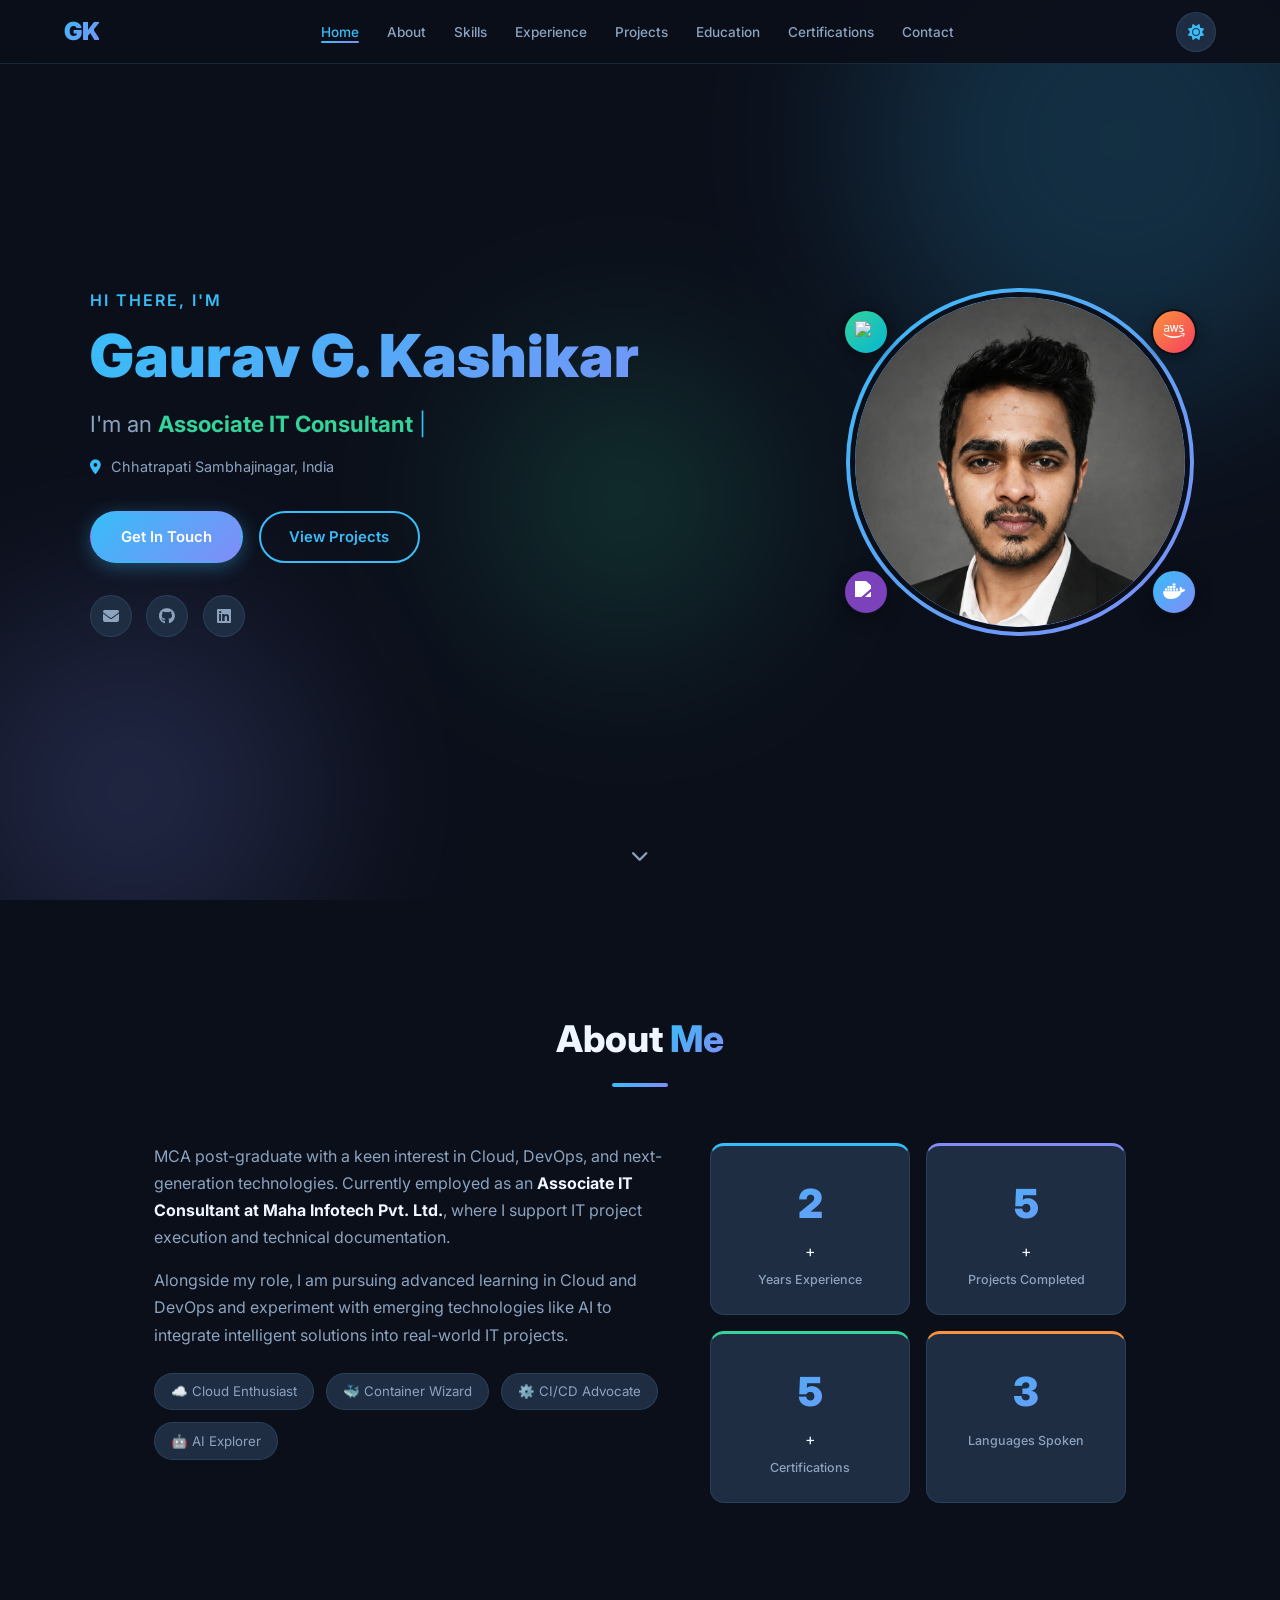
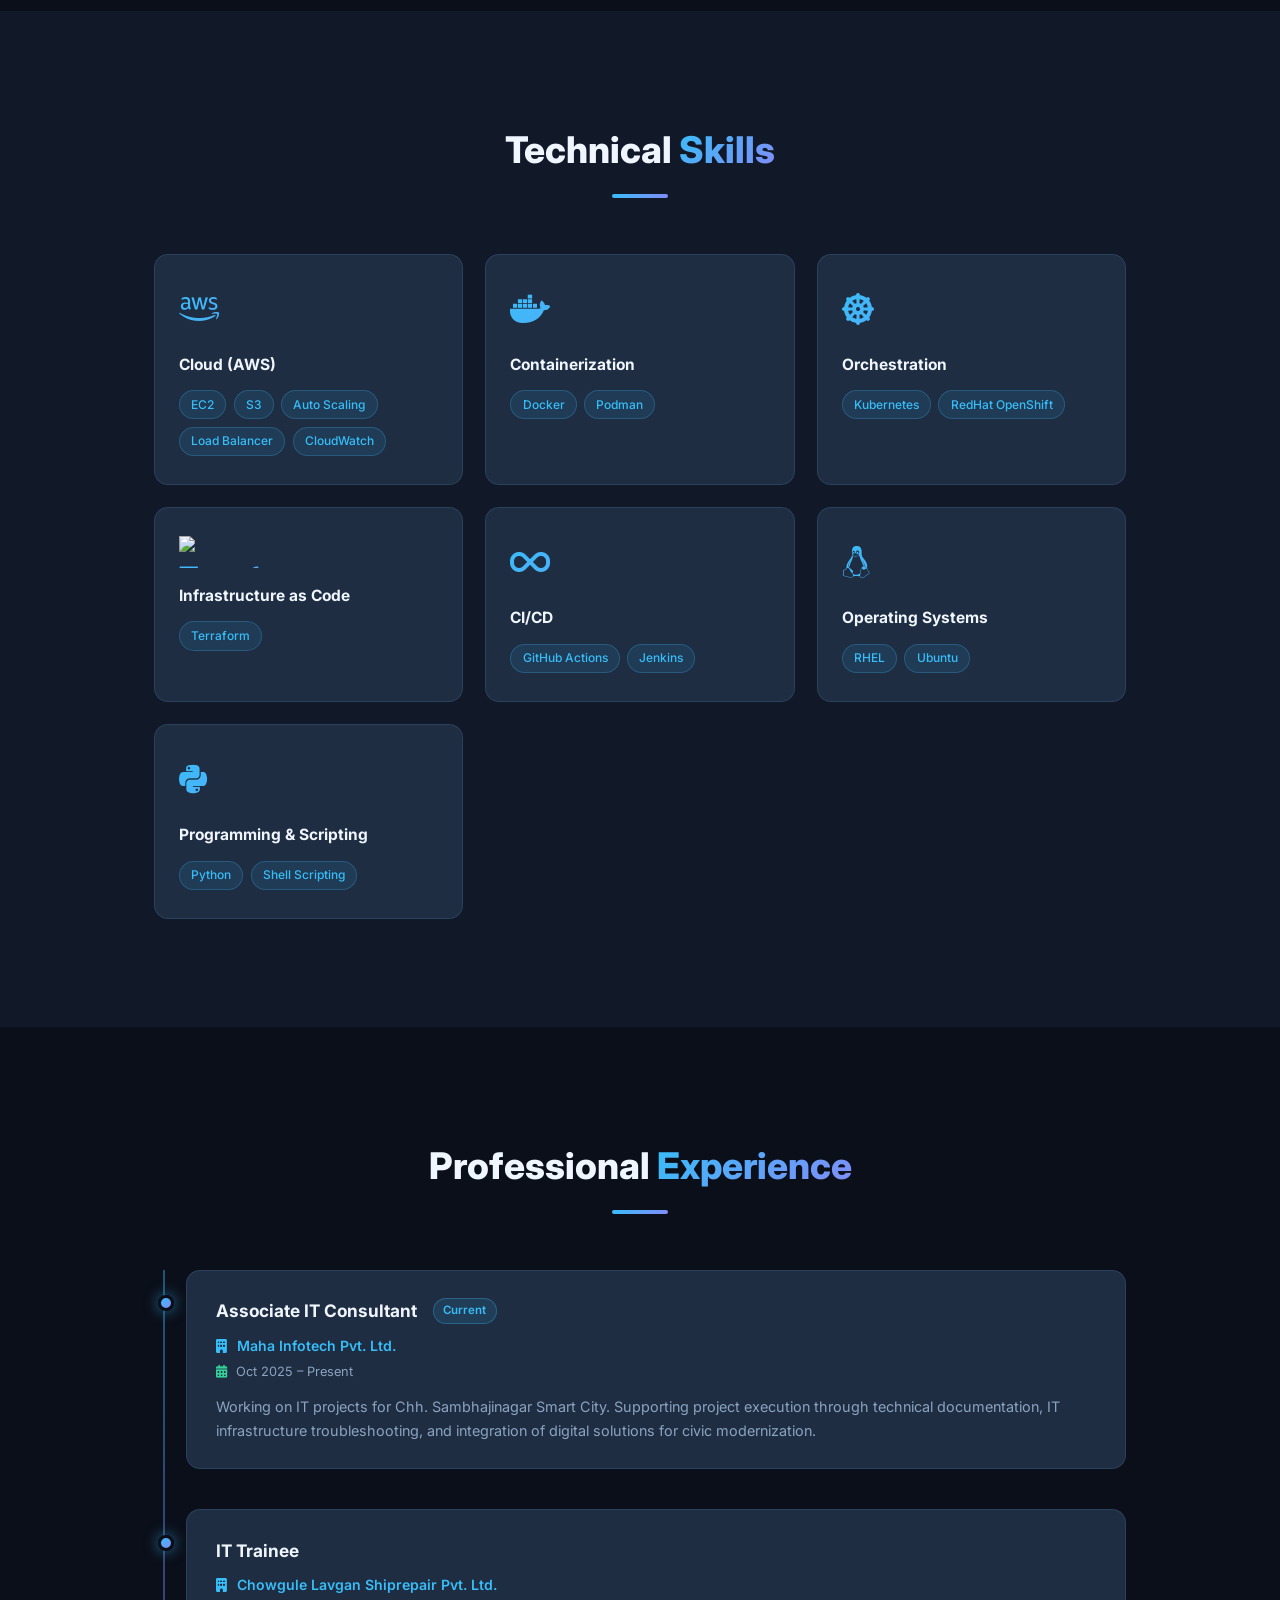
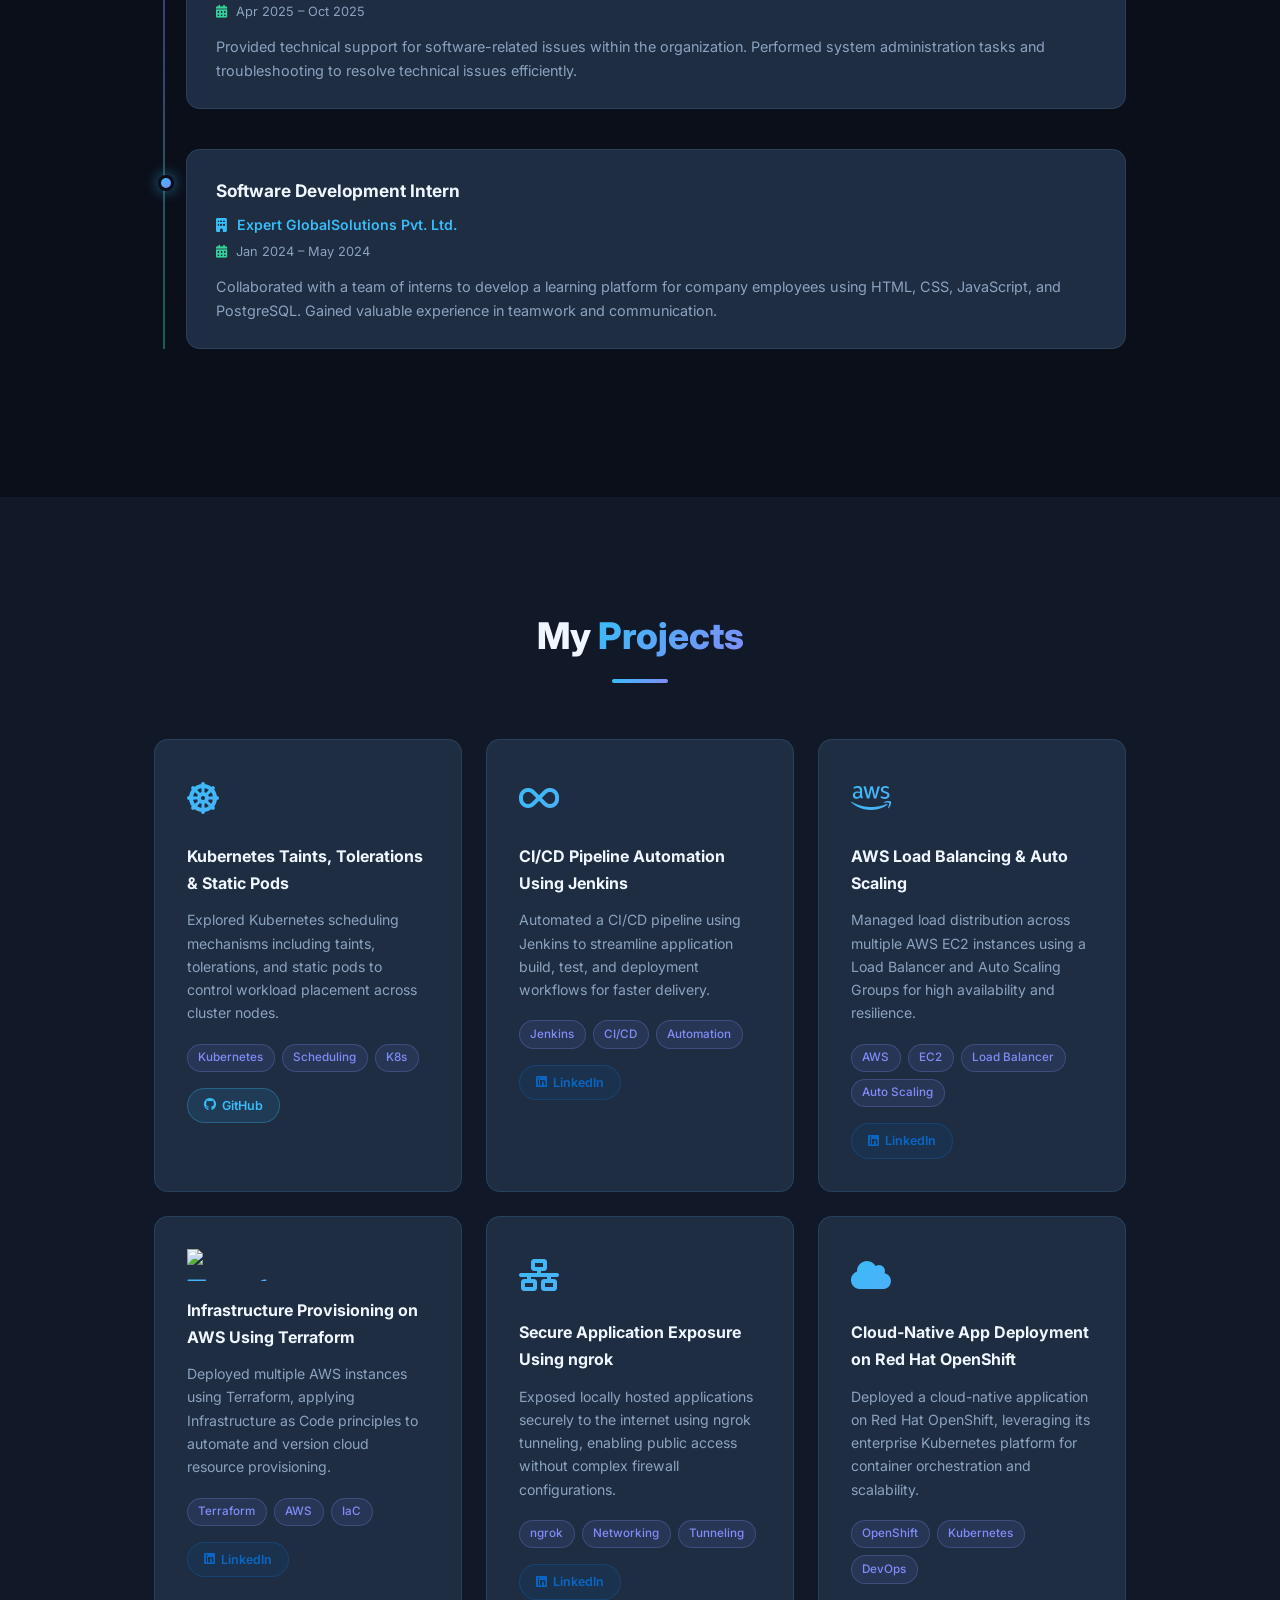
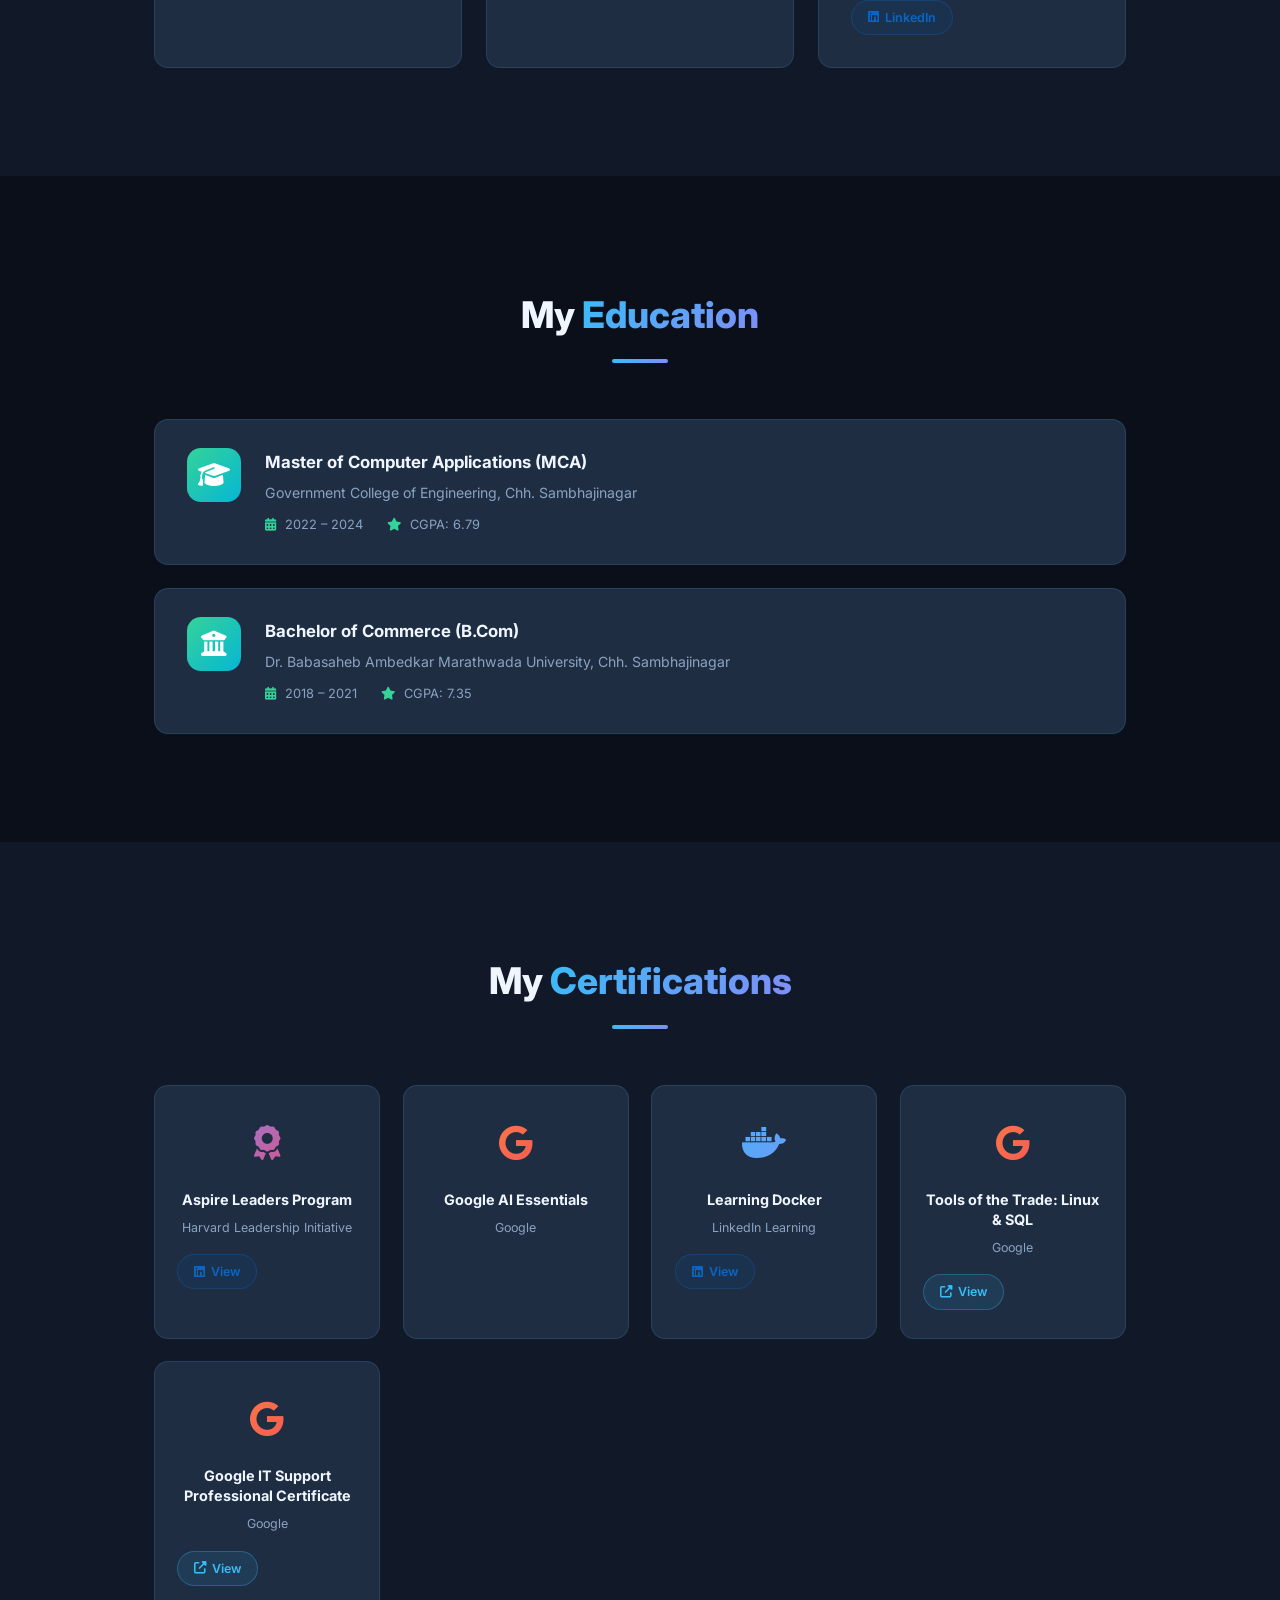
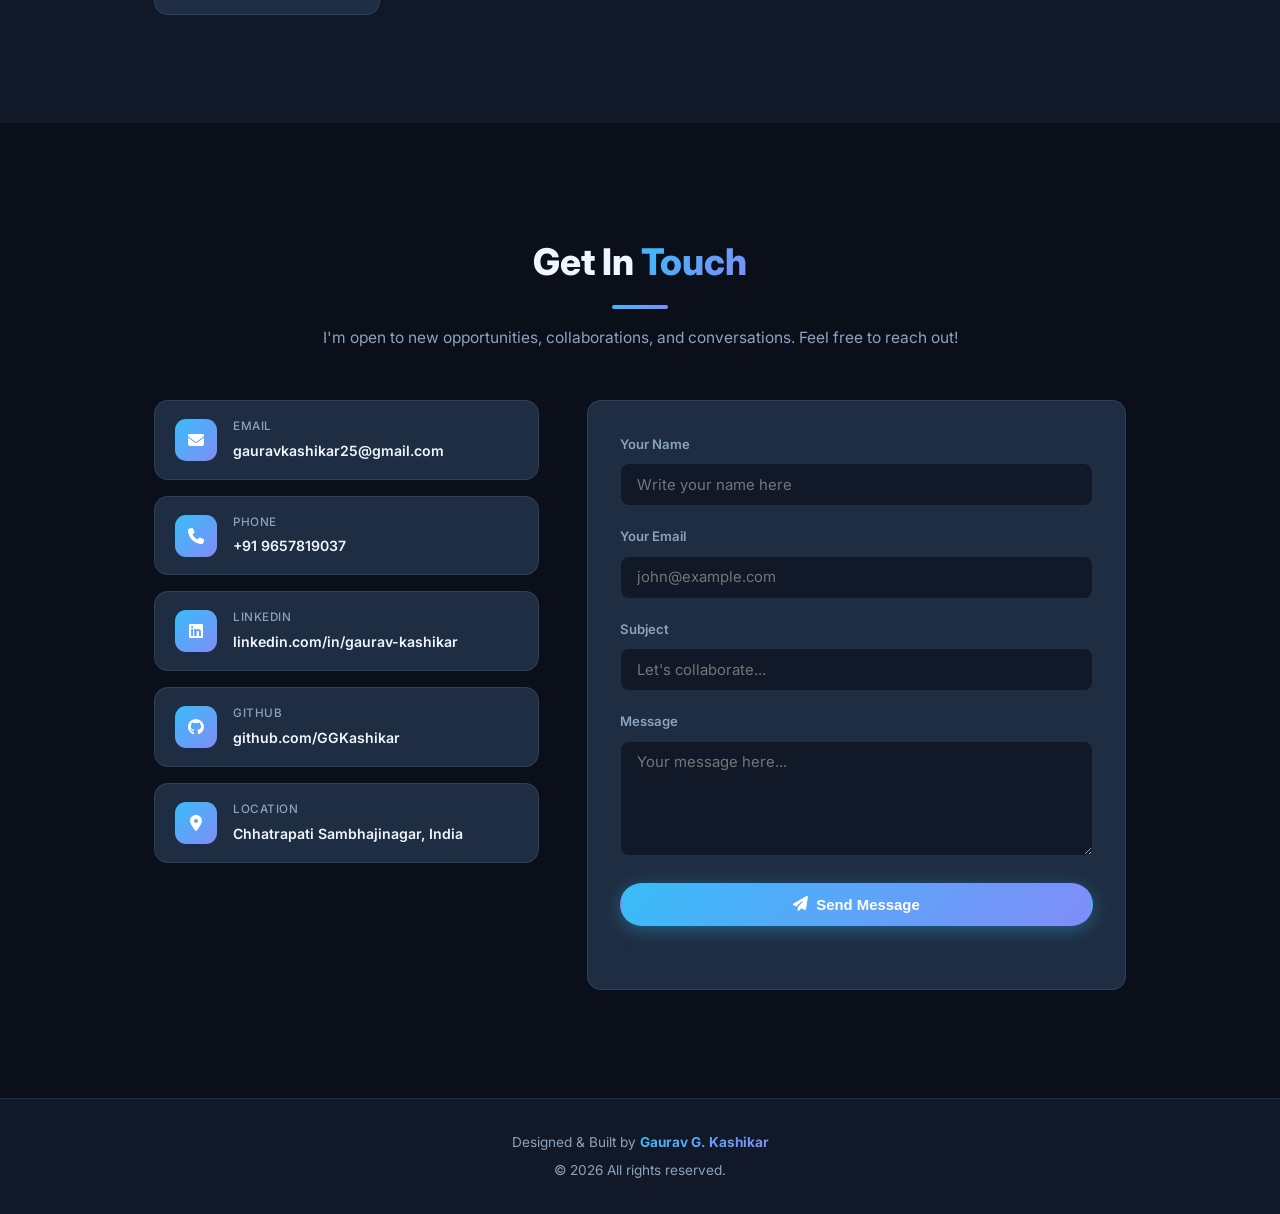
==== index.html @ 28cb2454 "Add files via upload" ====
<!DOCTYPE html>
<html lang="en" data-theme="dark">
<head>
  <meta charset="UTF-8" />
  <meta name="viewport" content="width=device-width, initial-scale=1.0" />
  <title>Gaurav G. Kashikar | Associate IT Consultant</title>
  <link rel="stylesheet" href="style.css" />
  <link href="https://fonts.googleapis.com/css2?family=Inter:wght@300;400;500;600;700;800;900&display=swap" rel="stylesheet" />
  <link rel="stylesheet" href="https://cdnjs.cloudflare.com/ajax/libs/font-awesome/6.5.0/css/all.min.css" />
  <!-- EmailJS for contact form delivery -->
  <script src="https://cdn.jsdelivr.net/npm/@emailjs/browser@4/dist/email.min.js"></script>
  <script>emailjs.init('ke11rJ8c0PkKLfGh7');</script>
</head>
<body>

  <!-- ── NAVBAR ── -->
  <nav class="navbar" id="navbar">
    <div class="nav-logo">GK</div>
    <ul class="nav-links">
      <li><a href="#home">Home</a></li>
      <li><a href="#about">About</a></li>
      <li><a href="#skills">Skills</a></li>
      <li><a href="#experience">Experience</a></li>
      <li><a href="#projects">Projects</a></li>
      <li><a href="#education">Education</a></li>
      <li><a href="#certifications">Certifications</a></li>
      <li><a href="#contact">Contact</a></li>
    </ul>
    <div class="nav-right">
      <button class="theme-toggle" id="theme-toggle" aria-label="Toggle theme" title="Toggle light/dark mode">
        <i class="fas fa-moon" id="theme-icon"></i>
      </button>
      <button class="hamburger" id="hamburger" aria-label="Toggle menu">
        <span></span><span></span><span></span>
      </button>
    </div>
  </nav>

  <!-- ── HERO ── -->
  <section class="hero" id="home">
    <div class="hero-bg">
      <div class="blob blob-1"></div>
      <div class="blob blob-2"></div>
      <div class="blob blob-3"></div>
    </div>
    <div class="hero-content">
      <div class="hero-text">
        <p class="hero-greeting">Hi there, I'm</p>
        <h1 class="hero-name">Gaurav G. Kashikar</h1>
        <div class="hero-role">
          <span class="role-prefix">I'm an </span>
          <span class="role-typed" id="typed-role"></span>
          <span class="cursor">|</span>
        </div>
        <p class="hero-location"><i class="fas fa-map-marker-alt"></i> Chhatrapati Sambhajinagar, India</p>
        <div class="hero-cta">
          <a href="#contact" class="btn btn-primary">Get In Touch</a>
          <a href="#projects" class="btn btn-outline">View Projects</a>
        </div>
        <div class="hero-socials">
          <a href="mailto:gauravkashikar25@gmail.com" aria-label="Email"><i class="fas fa-envelope"></i></a>
          <a href="https://github.com/GGKashikar" target="_blank" rel="noopener" aria-label="GitHub"><i class="fab fa-github"></i></a>
          <a href="https://www.linkedin.com/in/gaurav-kashikar/" target="_blank" rel="noopener" aria-label="LinkedIn"><i class="fab fa-linkedin"></i></a>
        </div>
      </div>
      <div class="hero-photo-wrap">
        <div class="hero-photo-ring">
          <div class="hero-avatar" id="hero-avatar">
            <!-- Shows photo if profile.jpg exists, otherwise shows initials -->
            <img src="my-pic.png" alt="Gaurav G. Kashikar" class="hero-photo" id="hero-photo"
              onerror="this.style.display='none';document.getElementById('avatar-initials').style.display='flex';" />
            <div class="avatar-initials" id="avatar-initials" style="display:none;">GK</div>
          </div>
          <div class="avatar-badge badge-1"><i class="fab fa-aws"></i></div>
          <div class="avatar-badge badge-2"><i class="fab fa-docker"></i></div>
          <div class="avatar-badge badge-3">
            <img src="https://www.vectorlogo.zone/logos/terraformio/terraformio-icon.svg" alt="Terraform" style="width:1.4rem;height:1.4rem;filter:brightness(0) invert(1);" />
          </div>
          <div class="avatar-badge badge-4">
            <img src="https://www.vectorlogo.zone/logos/kubernetes/kubernetes-icon.svg" alt="Kubernetes" style="width:1.4rem;height:1.4rem;" />
          </div>
        </div>
      </div>
    </div>
    <a href="#about" class="scroll-down" aria-label="Scroll down">
      <i class="fas fa-chevron-down"></i>
    </a>
  </section>

  <!-- ── ABOUT ── -->
  <section class="section" id="about">
    <div class="container">
      <h2 class="section-title">About <span>Me</span></h2>
      <div class="about-grid">
        <div class="about-text">
          <p>
            MCA post-graduate with a keen interest in Cloud, DevOps, and next-generation technologies.
            Currently employed as an <strong>Associate IT Consultant at Maha Infotech Pvt. Ltd.</strong>,
            where I support IT project execution and technical documentation.
          </p>
          <p>
            Alongside my role, I am pursuing advanced learning in Cloud and DevOps and experiment
            with emerging technologies like AI to integrate intelligent solutions into real-world IT projects.
          </p>
          <div class="about-tags">
            <span>☁️ Cloud Enthusiast</span>
            <span>🐳 Container Wizard</span>
            <span>⚙️ CI/CD Advocate</span>
            <span>🤖 AI Explorer</span>
          </div>
        </div>
        <div class="about-stats">
          <div class="stat-card">
            <span class="stat-num" data-target="2">0</span>+
            <span class="stat-label">Years Experience</span>
          </div>
          <div class="stat-card">
            <span class="stat-num" data-target="5">0</span>+
            <span class="stat-label">Projects Completed</span>
          </div>
          <div class="stat-card">
            <span class="stat-num" data-target="5">0</span>+
            <span class="stat-label">Certifications</span>
          </div>
          <div class="stat-card">
            <span class="stat-num" data-target="3">0</span>
            <span class="stat-label">Languages Spoken</span>
          </div>
        </div>
      </div>
    </div>
  </section>

  <!-- ── SKILLS ── -->
  <section class="section section-alt" id="skills">
    <div class="container">
      <h2 class="section-title">Technical <span>Skills</span></h2>
      <div class="skills-grid">

        <div class="skill-card" data-aos>
          <div class="skill-icon"><i class="fab fa-aws"></i></div>
          <h3>Cloud (AWS)</h3>
          <div class="skill-tags">
            <span>EC2</span><span>S3</span><span>Auto Scaling</span>
            <span>Load Balancer</span><span>CloudWatch</span>
          </div>
        </div>

        <div class="skill-card" data-aos>
          <div class="skill-icon"><i class="fab fa-docker"></i></div>
          <h3>Containerization</h3>
          <div class="skill-tags">
            <span>Docker</span><span>Podman</span>
          </div>
        </div>

        <div class="skill-card" data-aos>
          <div class="skill-icon"><i class="fas fa-dharmachakra"></i></div>
          <h3>Orchestration</h3>
          <div class="skill-tags">
            <span>Kubernetes</span><span>RedHat OpenShift</span>
          </div>
        </div>

        <div class="skill-card" data-aos>
          <div class="skill-icon">
            <img src="https://www.vectorlogo.zone/logos/terraformio/terraformio-icon.svg" alt="Terraform" style="width:2rem;height:2rem;" />
          </div>
          <h3>Infrastructure as Code</h3>
          <div class="skill-tags">
            <span>Terraform</span>
          </div>
        </div>

        <div class="skill-card" data-aos>
          <div class="skill-icon"><i class="fas fa-infinity"></i></div>
          <h3>CI/CD</h3>
          <div class="skill-tags">
            <span>GitHub Actions</span><span>Jenkins</span>
          </div>
        </div>

        <div class="skill-card" data-aos>
          <div class="skill-icon"><i class="fab fa-linux"></i></div>
          <h3>Operating Systems</h3>
          <div class="skill-tags">
            <span>RHEL</span><span>Ubuntu</span>
          </div>
        </div>

        <div class="skill-card" data-aos>
          <div class="skill-icon"><i class="fab fa-python"></i></div>
          <h3>Programming &amp; Scripting</h3>
          <div class="skill-tags">
            <span>Python</span><span>Shell Scripting</span>
          </div>
        </div>

      </div>
    </div>
  </section>

  <!-- ── EXPERIENCE ── -->
  <section class="section" id="experience">
    <div class="container">
      <h2 class="section-title">Professional <span>Experience</span></h2>
      <div class="timeline">

        <div class="timeline-item">
          <div class="timeline-dot"></div>
          <div class="timeline-card">
            <div class="timeline-header">
              <h3>Associate IT Consultant</h3>
              <span class="timeline-badge current">Current</span>
            </div>
            <p class="timeline-company"><i class="fas fa-building"></i> Maha Infotech Pvt. Ltd.</p>
            <p class="timeline-date"><i class="fas fa-calendar-alt"></i> Oct 2025 – Present</p>
            <p class="timeline-desc">
              Working on IT projects for Chh. Sambhajinagar Smart City. Supporting project execution through
              technical documentation, IT infrastructure troubleshooting, and integration of digital solutions
              for civic modernization.
            </p>
          </div>
        </div>

        <div class="timeline-item">
          <div class="timeline-dot"></div>
          <div class="timeline-card">
            <div class="timeline-header">
              <h3>IT Trainee</h3>
            </div>
            <p class="timeline-company"><i class="fas fa-building"></i> Chowgule Lavgan Shiprepair Pvt. Ltd.</p>
            <p class="timeline-date"><i class="fas fa-calendar-alt"></i> Apr 2025 – Oct 2025</p>
            <p class="timeline-desc">
              Provided technical support for software-related issues within the organization. Performed system
              administration tasks and troubleshooting to resolve technical issues efficiently.
            </p>
          </div>
        </div>

        <div class="timeline-item">
          <div class="timeline-dot"></div>
          <div class="timeline-card">
            <div class="timeline-header">
              <h3>Software Development Intern</h3>
            </div>
            <p class="timeline-company"><i class="fas fa-building"></i> Expert GlobalSolutions Pvt. Ltd.</p>
            <p class="timeline-date"><i class="fas fa-calendar-alt"></i> Jan 2024 – May 2024</p>
            <p class="timeline-desc">
              Collaborated with a team of interns to develop a learning platform for company employees using
              HTML, CSS, JavaScript, and PostgreSQL. Gained valuable experience in teamwork and communication.
            </p>
          </div>
        </div>

      </div>
    </div>
  </section>

  <!-- ── PROJECTS ── -->
  <section class="section section-alt" id="projects">
    <div class="container">
      <h2 class="section-title">My <span>Projects</span></h2>
      <div class="projects-grid">

        <div class="project-card">
          <div class="project-icon"><i class="fas fa-dharmachakra"></i></div>
          <h3>Kubernetes Taints, Tolerations &amp; Static Pods</h3>
          <p>Explored Kubernetes scheduling mechanisms including taints, tolerations, and static pods to control workload placement across cluster nodes.</p>
          <div class="project-tags"><span>Kubernetes</span><span>Scheduling</span><span>K8s</span></div>
          <div class="project-links">
            <a href="https://github.com/GGKashikar/k8s-taints-tolerations-staticpods" target="_blank" rel="noopener" class="proj-btn"><i class="fab fa-github"></i> GitHub</a>
          </div>
        </div>

        <div class="project-card">
          <div class="project-icon"><i class="fas fa-infinity"></i></div>
          <h3>CI/CD Pipeline Automation Using Jenkins</h3>
          <p>Automated a CI/CD pipeline using Jenkins to streamline application build, test, and deployment workflows for faster delivery.</p>
          <div class="project-tags"><span>Jenkins</span><span>CI/CD</span><span>Automation</span></div>
          <div class="project-links">
            <a href="https://www.linkedin.com/posts/gaurav-kashikar_jenkins-installation-cicd-automation-on-activity-7460531819831074816-nsPk" target="_blank" rel="noopener" class="proj-btn proj-btn-li"><i class="fab fa-linkedin"></i> LinkedIn</a>
          </div>
        </div>

        <div class="project-card">
          <div class="project-icon"><i class="fab fa-aws"></i></div>
          <h3>AWS Load Balancing &amp; Auto Scaling</h3>
          <p>Managed load distribution across multiple AWS EC2 instances using a Load Balancer and Auto Scaling Groups for high availability and resilience.</p>
          <div class="project-tags"><span>AWS</span><span>EC2</span><span>Load Balancer</span><span>Auto Scaling</span></div>
          <div class="project-links">
            <a href="https://www.linkedin.com/posts/gaurav-kashikar_ankushkathar-aws-aws-activity-7335256798502739969-BIpR" target="_blank" rel="noopener" class="proj-btn proj-btn-li"><i class="fab fa-linkedin"></i> LinkedIn</a>
          </div>
        </div>

        <div class="project-card">
          <div class="project-icon">
            <img src="https://www.vectorlogo.zone/logos/terraformio/terraformio-icon.svg" alt="Terraform" style="width:2rem;height:2rem;" />
          </div>
          <h3>Infrastructure Provisioning on AWS Using Terraform</h3>
          <p>Deployed multiple AWS instances using Terraform, applying Infrastructure as Code principles to automate and version cloud resource provisioning.</p>
          <div class="project-tags"><span>Terraform</span><span>AWS</span><span>IaC</span></div>
          <div class="project-links">
            <a href="https://www.linkedin.com/posts/gaurav-kashikar_deploying-multiple-aws-instances-using-terraform-activity-7422703428268679168-qbqp" target="_blank" rel="noopener" class="proj-btn proj-btn-li"><i class="fab fa-linkedin"></i> LinkedIn</a>
          </div>
        </div>

        <div class="project-card">
          <div class="project-icon"><i class="fas fa-network-wired"></i></div>
          <h3>Secure Application Exposure Using ngrok</h3>
          <p>Exposed locally hosted applications securely to the internet using ngrok tunneling, enabling public access without complex firewall configurations.</p>
          <div class="project-tags"><span>ngrok</span><span>Networking</span><span>Tunneling</span></div>
          <div class="project-links">
            <a href="https://www.linkedin.com/posts/gaurav-kashikar_mastering-ngrok-activity-7451247696012689408-SUEB" target="_blank" rel="noopener" class="proj-btn proj-btn-li"><i class="fab fa-linkedin"></i> LinkedIn</a>
          </div>
        </div>

        <div class="project-card">
          <div class="project-icon"><i class="fas fa-cloud"></i></div>
          <h3>Cloud-Native App Deployment on Red Hat OpenShift</h3>
          <p>Deployed a cloud-native application on Red Hat OpenShift, leveraging its enterprise Kubernetes platform for container orchestration and scalability.</p>
          <div class="project-tags"><span>OpenShift</span><span>Kubernetes</span><span>DevOps</span></div>
          <div class="project-links">
            <a href="https://www.linkedin.com/posts/gaurav-kashikar_openshift-kubernetes-devops-activity-7475102444197326848-PzB_" target="_blank" rel="noopener" class="proj-btn proj-btn-li"><i class="fab fa-linkedin"></i> LinkedIn</a>
          </div>
        </div>

      </div>
    </div>
  </section>

  <!-- ── EDUCATION ── -->
  <section class="section" id="education">
    <div class="container">
      <h2 class="section-title">My <span>Education</span></h2>
      <div class="edu-grid">

        <div class="edu-card">
          <div class="edu-icon"><i class="fas fa-graduation-cap"></i></div>
          <div class="edu-info">
            <h3>Master of Computer Applications (MCA)</h3>
            <p class="edu-institution">Government College of Engineering, Chh. Sambhajinagar</p>
            <p class="edu-meta">
              <span><i class="fas fa-calendar-alt"></i> 2022 – 2024</span>
              <span><i class="fas fa-star"></i> CGPA: 6.79</span>
            </p>
          </div>
        </div>

        <div class="edu-card">
          <div class="edu-icon"><i class="fas fa-university"></i></div>
          <div class="edu-info">
            <h3>Bachelor of Commerce (B.Com)</h3>
            <p class="edu-institution">Dr. Babasaheb Ambedkar Marathwada University, Chh. Sambhajinagar</p>
            <p class="edu-meta">
              <span><i class="fas fa-calendar-alt"></i> 2018 – 2021</span>
              <span><i class="fas fa-star"></i> CGPA: 7.35</span>
            </p>
          </div>
        </div>

      </div>
    </div>
  </section>

  <!-- ── CERTIFICATIONS ── -->
  <section class="section section-alt" id="certifications">
    <div class="container">
      <h2 class="section-title">My <span>Certifications</span></h2>
      <div class="cert-grid">

        <div class="cert-card">
          <div class="cert-logo cert-aspire"><i class="fas fa-award"></i></div>
          <h3>Aspire Leaders Program</h3>
          <p>Harvard Leadership Initiative</p>
          <div class="project-links">
            <a href="https://www.linkedin.com/in/gaurav-kashikar/overlay/Certifications/950123450/treasury/?profileId=ACoAADIzX-IBpTRbkoaCwGD-4jUbIWK0fmItTX0" target="_blank" rel="noopener" class="proj-btn proj-btn-li"><i class="fab fa-linkedin"></i> View</a>
          </div>
        </div>

        <div class="cert-card">
          <div class="cert-logo cert-google"><i class="fab fa-google"></i></div>
          <h3>Google AI Essentials</h3>
          <p>Google</p>
        </div>

        <div class="cert-card">
          <div class="cert-logo cert-docker"><i class="fab fa-docker"></i></div>
          <h3>Learning Docker</h3>
          <p>LinkedIn Learning</p>
          <div class="project-links">
            <a href="https://www.linkedin.com/learning/certificates/bd67be39a724886afdc16570884966f11bb46a0c8230ad590553de73db943d7e" target="_blank" rel="noopener" class="proj-btn proj-btn-li"><i class="fab fa-linkedin"></i> View</a>
          </div>
        </div>

        <div class="cert-card">
          <div class="cert-logo cert-google"><i class="fab fa-google"></i></div>
          <h3>Tools of the Trade: Linux &amp; SQL</h3>
          <p>Google</p>
          <div class="project-links">
            <a href="https://www.coursera.org/account/accomplishments/verify/EHK6T67JL9D2" target="_blank" rel="noopener" class="proj-btn"><i class="fas fa-external-link-alt"></i> View</a>
          </div>
        </div>

        <div class="cert-card">
          <div class="cert-logo cert-google"><i class="fab fa-google"></i></div>
          <h3>Google IT Support Professional Certificate</h3>
          <p>Google</p>
          <div class="project-links">
            <a href="https://www.coursera.org/account/accomplishments/specialization/62UC7XVMJHPK" target="_blank" rel="noopener" class="proj-btn"><i class="fas fa-external-link-alt"></i> View</a>
          </div>
        </div>

      </div>
    </div>
  </section>

  <!-- ── CONTACT ── -->
  <section class="section" id="contact">
    <div class="container">
      <h2 class="section-title">Get In <span>Touch</span></h2>
      <p class="contact-sub">I'm open to new opportunities, collaborations, and conversations. Feel free to reach out!</p>
      <div class="contact-grid">

        <div class="contact-info">
          <a href="mailto:gauravkashikar25@gmail.com" class="contact-item">
            <div class="contact-icon"><i class="fas fa-envelope"></i></div>
            <div>
              <p class="contact-label">Email</p>
              <p class="contact-value">gauravkashikar25@gmail.com</p>
            </div>
          </a>
          <a href="tel:+919657819037" class="contact-item">
            <div class="contact-icon"><i class="fas fa-phone"></i></div>
            <div>
              <p class="contact-label">Phone</p>
              <p class="contact-value">+91 9657819037</p>
            </div>
          </a>
          <a href="https://www.linkedin.com/in/gaurav-kashikar/" target="_blank" rel="noopener" class="contact-item">
            <div class="contact-icon"><i class="fab fa-linkedin"></i></div>
            <div>
              <p class="contact-label">LinkedIn</p>
              <p class="contact-value">linkedin.com/in/gaurav-kashikar</p>
            </div>
          </a>
          <a href="https://github.com/GGKashikar" target="_blank" rel="noopener" class="contact-item">
            <div class="contact-icon"><i class="fab fa-github"></i></div>
            <div>
              <p class="contact-label">GitHub</p>
              <p class="contact-value">github.com/GGKashikar</p>
            </div>
          </a>
          <div class="contact-item no-link">
            <div class="contact-icon"><i class="fas fa-map-marker-alt"></i></div>
            <div>
              <p class="contact-label">Location</p>
              <p class="contact-value">Chhatrapati Sambhajinagar, India</p>
            </div>
          </div>
        </div>

        <form class="contact-form" id="contact-form">
          <div class="form-group">
            <label for="name">Your Name</label>
            <input type="text" id="name" name="name" placeholder="Write your name here" required />
          </div>
          <div class="form-group">
            <label for="email">Your Email</label>
            <input type="email" id="email" name="email" placeholder="john@example.com" required />
          </div>
          <div class="form-group">
            <label for="subject">Subject</label>
            <input type="text" id="subject" name="subject" placeholder="Let's collaborate..." required />
          </div>
          <div class="form-group">
            <label for="message">Message</label>
            <textarea id="message" name="message" rows="5" placeholder="Your message here..." required></textarea>
          </div>
          <button type="submit" class="btn btn-primary btn-full">
            <i class="fas fa-paper-plane"></i> Send Message
          </button>
          <p class="form-note" id="form-status"></p>
        </form>

      </div>
    </div>
  </section>

  <!-- ── FOOTER ── -->
  <footer class="footer">
    <p>Designed & Built by <strong>Gaurav G. Kashikar</strong></p>
    <p>© <span id="year"></span> All rights reserved.</p>
  </footer>

  <button class="back-to-top" id="back-to-top" aria-label="Back to top">
    <i class="fas fa-arrow-up"></i>
  </button>

  <script src="script.js"></script>
</body>
</html>
---- style.css ----
�� 
 / *    % %  R E S E T    % %  * /  
 * ,   * : : b e f o r e ,   * : : a f t e r   {   b o x - s i z i n g :   b o r d e r - b o x ;   m a r g i n :   0 ;   p a d d i n g :   0 ;   }  
  
 / *    % %  D A R K   T H E M E   ( d e f a u l t )    % %  * /  
 : r o o t ,   [ d a t a - t h e m e = " d a r k " ]   {  
     - - b g :                 # 0 b 0 f 1 a ;  
     - - b g 2 :               # 1 1 1 8 2 7 ;  
     - - b g 3 :               # 1 a 2 2 3 5 ;  
     - - c a r d :             # 1 e 2 d 4 2 ;  
     - - b o r d e r :         r g b a ( 9 9 , 1 7 9 , 2 3 7 , 0 . 1 5 ) ;  
     - - t e x t :             # f 0 f 6 f f ;  
     - - m u t e d :           # 8 b a 3 b f ;  
     - - p 1 :                 # 3 8 b d f 8 ;  
     - - p 2 :                 # 8 1 8 c f 8 ;  
     - - p 3 :                 # 3 4 d 3 9 9 ;  
     - - p 4 :                 # f b 9 2 3 c ;  
     - - g 1 :   l i n e a r - g r a d i e n t ( 1 3 5 d e g , # 3 8 b d f 8 , # 8 1 8 c f 8 ) ;  
     - - g 2 :   l i n e a r - g r a d i e n t ( 1 3 5 d e g , # 3 4 d 3 9 9 , # 0 6 b 6 d 4 ) ;  
     - - g 3 :   l i n e a r - g r a d i e n t ( 1 3 5 d e g , # f b 9 2 3 c , # f 4 3 f 5 e ) ;  
     - - g 4 :   l i n e a r - g r a d i e n t ( 1 3 5 d e g , # 8 1 8 c f 8 , # f 4 3 f 5 e ) ;  
     - - n a v - b g :         r g b a ( 1 1 , 1 5 , 2 6 , 0 . 9 2 ) ;  
     - - s h a d o w :         0   8 p x   3 2 p x   r g b a ( 0 , 0 , 0 , 0 . 5 5 ) ;  
     - - r a d i u s :         1 4 p x ;  
     - - t r :                 0 . 2 8 s   c u b i c - b e z i e r ( . 4 , 0 , . 2 , 1 ) ;  
 }  
  
 / *    % %  L I G H T   T H E M E    % %  * /  
 [ d a t a - t h e m e = " l i g h t " ]   {  
     - - b g :                 # f 0 f 4 f f ;  
     - - b g 2 :               # e 4 e a f 8 ;  
     - - b g 3 :               # f f f f f f ;  
     - - c a r d :             # f f f f f f ;  
     - - b o r d e r :         r g b a ( 5 6 , 1 1 2 , 2 1 9 , 0 . 1 8 ) ;  
     - - t e x t :             # 0 f 1 7 2 a ;  
     - - m u t e d :           # 4 a 6 0 8 0 ;  
     - - p 1 :                 # 2 5 6 3 e b ;  
     - - p 2 :                 # 7 c 3 a e d ;  
     - - p 3 :                 # 0 5 9 6 6 9 ;  
     - - p 4 :                 # e a 5 8 0 c ;  
     - - g 1 :   l i n e a r - g r a d i e n t ( 1 3 5 d e g , # 2 5 6 3 e b , # 7 c 3 a e d ) ;  
     - - g 2 :   l i n e a r - g r a d i e n t ( 1 3 5 d e g , # 0 5 9 6 6 9 , # 0 8 9 1 b 2 ) ;  
     - - g 3 :   l i n e a r - g r a d i e n t ( 1 3 5 d e g , # e a 5 8 0 c , # e 1 1 d 4 8 ) ;  
     - - g 4 :   l i n e a r - g r a d i e n t ( 1 3 5 d e g , # 7 c 3 a e d , # e 1 1 d 4 8 ) ;  
     - - n a v - b g :         r g b a ( 2 4 0 , 2 4 4 , 2 5 5 , 0 . 9 5 ) ;  
     - - s h a d o w :         0   8 p x   3 2 p x   r g b a ( 3 7 , 9 9 , 2 3 5 , 0 . 1 2 ) ;  
     - - r a d i u s :         1 4 p x ;  
     - - t r :                 0 . 2 8 s   c u b i c - b e z i e r ( . 4 , 0 , . 2 , 1 ) ;  
 }  
  
 h t m l   {   s c r o l l - b e h a v i o r :   s m o o t h ;   }  
 b o d y   {   f o n t - f a m i l y :   I n t e r ,   s a n s - s e r i f ;   b a c k g r o u n d :   v a r ( - - b g ) ;   c o l o r :   v a r ( - - t e x t ) ;   l i n e - h e i g h t :   1 . 7 ;   o v e r f l o w - x :   h i d d e n ;   t r a n s i t i o n :   b a c k g r o u n d   v a r ( - - t r ) ,   c o l o r   v a r ( - - t r ) ;   }  
 a   {   t e x t - d e c o r a t i o n :   n o n e ;   c o l o r :   i n h e r i t ;   }  
 i m g   {   m a x - w i d t h :   1 0 0 % ;   d i s p l a y :   b l o c k ;   }  
 : : - w e b k i t - s c r o l l b a r   {   w i d t h :   5 p x ;   }  
 : : - w e b k i t - s c r o l l b a r - t r a c k   {   b a c k g r o u n d :   v a r ( - - b g ) ;   }  
 : : - w e b k i t - s c r o l l b a r - t h u m b   {   b a c k g r o u n d :   v a r ( - - g 1 ) ;   b o r d e r - r a d i u s :   3 p x ;   }  
  
 / *    % %  N A V B A R    % %  * /  
 . n a v b a r   {   p o s i t i o n :   f i x e d ;   t o p :   0 ;   l e f t :   0 ;   r i g h t :   0 ;   z - i n d e x :   1 0 0 0 ;   d i s p l a y :   f l e x ;   a l i g n - i t e m s :   c e n t e r ;   j u s t i f y - c o n t e n t :   s p a c e - b e t w e e n ;   p a d d i n g :   0   5 % ;   h e i g h t :   6 4 p x ;   b a c k g r o u n d :   v a r ( - - n a v - b g ) ;   b a c k d r o p - f i l t e r :   b l u r ( 1 8 p x ) ;   b o r d e r - b o t t o m :   1 p x   s o l i d   v a r ( - - b o r d e r ) ;   t r a n s i t i o n :   v a r ( - - t r ) ;   }  
 . n a v b a r . s c r o l l e d   {   b o x - s h a d o w :   v a r ( - - s h a d o w ) ;   }  
 . n a v - l o g o   {   f o n t - s i z e :   1 . 5 5 r e m ;   f o n t - w e i g h t :   9 0 0 ;   c u r s o r :   p o i n t e r ;   b a c k g r o u n d :   v a r ( - - g 1 ) ;   - w e b k i t - b a c k g r o u n d - c l i p :   t e x t ;   b a c k g r o u n d - c l i p :   t e x t ;   - w e b k i t - t e x t - f i l l - c o l o r :   t r a n s p a r e n t ;   l e t t e r - s p a c i n g :   - 1 p x ;   }  
 . n a v - l i n k s   {   d i s p l a y :   f l e x ;   l i s t - s t y l e :   n o n e ;   g a p :   1 . 7 5 r e m ;   }  
 . n a v - l i n k s   a   {   f o n t - s i z e :   0 . 8 5 r e m ;   f o n t - w e i g h t :   5 0 0 ;   c o l o r :   v a r ( - - m u t e d ) ;   t r a n s i t i o n :   c o l o r   v a r ( - - t r ) ;   p o s i t i o n :   r e l a t i v e ;   p a d d i n g - b o t t o m :   3 p x ;   }  
 . n a v - l i n k s   a : : a f t e r   {   c o n t e n t :   ' ' ;   p o s i t i o n :   a b s o l u t e ;   b o t t o m :   0 ;   l e f t :   0 ;   w i d t h :   0 ;   h e i g h t :   2 p x ;   b a c k g r o u n d :   v a r ( - - g 1 ) ;   b o r d e r - r a d i u s :   2 p x ;   t r a n s i t i o n :   w i d t h   v a r ( - - t r ) ;   }  
 . n a v - l i n k s   a : h o v e r ,   . n a v - l i n k s   a . a c t i v e   {   c o l o r :   v a r ( - - p 1 ) ;   }  
 . n a v - l i n k s   a : h o v e r : : a f t e r ,   . n a v - l i n k s   a . a c t i v e : : a f t e r   {   w i d t h :   1 0 0 % ;   }  
  
 / *   n a v   r i g h t :   t h e m e   t o g g l e   +   h a m b u r g e r   * /  
 . n a v - r i g h t   {   d i s p l a y :   f l e x ;   a l i g n - i t e m s :   c e n t e r ;   g a p :   0 . 7 5 r e m ;   }  
 . t h e m e - t o g g l e   {   w i d t h :   4 0 p x ;   h e i g h t :   4 0 p x ;   b o r d e r - r a d i u s :   5 0 % ;   b o r d e r :   1 . 5 p x   s o l i d   v a r ( - - b o r d e r ) ;   b a c k g r o u n d :   v a r ( - - c a r d ) ;   c o l o r :   v a r ( - - p 1 ) ;   c u r s o r :   p o i n t e r ;   d i s p l a y :   f l e x ;   a l i g n - i t e m s :   c e n t e r ;   j u s t i f y - c o n t e n t :   c e n t e r ;   f o n t - s i z e :   1 r e m ;   t r a n s i t i o n :   v a r ( - - t r ) ;   }  
 . t h e m e - t o g g l e : h o v e r   {   b a c k g r o u n d :   v a r ( - - g 1 ) ;   c o l o r :   # f f f ;   b o r d e r - c o l o r :   t r a n s p a r e n t ;   t r a n s f o r m :   r o t a t e ( 2 0 d e g )   s c a l e ( 1 . 1 ) ;   }  
 . h a m b u r g e r   {   d i s p l a y :   n o n e ;   f l e x - d i r e c t i o n :   c o l u m n ;   g a p :   5 p x ;   b a c k g r o u n d :   n o n e ;   b o r d e r :   n o n e ;   c u r s o r :   p o i n t e r ;   p a d d i n g :   4 p x ;   }  
 . h a m b u r g e r   s p a n   {   d i s p l a y :   b l o c k ;   w i d t h :   2 3 p x ;   h e i g h t :   2 p x ;   b a c k g r o u n d :   v a r ( - - t e x t ) ;   b o r d e r - r a d i u s :   2 p x ;   t r a n s i t i o n :   v a r ( - - t r ) ;   }  
 . h a m b u r g e r . o p e n   s p a n : n t h - c h i l d ( 1 )   {   t r a n s f o r m :   t r a n s l a t e Y ( 7 p x )   r o t a t e ( 4 5 d e g ) ;   }  
 . h a m b u r g e r . o p e n   s p a n : n t h - c h i l d ( 2 )   {   o p a c i t y :   0 ;   }  
 . h a m b u r g e r . o p e n   s p a n : n t h - c h i l d ( 3 )   {   t r a n s f o r m :   t r a n s l a t e Y ( - 7 p x )   r o t a t e ( - 4 5 d e g ) ;   }  
  
 / *    % %  B U T T O N S    % %  * /  
 . b t n   {   d i s p l a y :   i n l i n e - f l e x ;   a l i g n - i t e m s :   c e n t e r ;   g a p :   8 p x ;   p a d d i n g :   0 . 7 2 r e m   1 . 8 r e m ;   b o r d e r - r a d i u s :   5 0 p x ;   f o n t - s i z e :   0 . 9 3 r e m ;   f o n t - w e i g h t :   6 0 0 ;   c u r s o r :   p o i n t e r ;   t r a n s i t i o n :   v a r ( - - t r ) ;   b o r d e r :   2 p x   s o l i d   t r a n s p a r e n t ;   }  
 . b t n - p r i m a r y   {   b a c k g r o u n d :   v a r ( - - g 1 ) ;   c o l o r :   # f f f ;   b o x - s h a d o w :   0   4 p x   1 8 p x   r g b a ( 5 6 , 1 8 9 , 2 4 8 , 0 . 3 5 ) ;   }  
 . b t n - p r i m a r y : h o v e r   {   t r a n s f o r m :   t r a n s l a t e Y ( - 3 p x ) ;   b o x - s h a d o w :   0   8 p x   2 8 p x   r g b a ( 5 6 , 1 8 9 , 2 4 8 , 0 . 5 ) ;   }  
 . b t n - o u t l i n e   {   b o r d e r - c o l o r :   v a r ( - - p 1 ) ;   c o l o r :   v a r ( - - p 1 ) ;   b a c k g r o u n d :   t r a n s p a r e n t ;   }  
 . b t n - o u t l i n e : h o v e r   {   b a c k g r o u n d :   v a r ( - - g 1 ) ;   c o l o r :   # f f f ;   b o r d e r - c o l o r :   t r a n s p a r e n t ;   t r a n s f o r m :   t r a n s l a t e Y ( - 3 p x ) ;   }  
 . b t n - f u l l   {   w i d t h :   1 0 0 % ;   j u s t i f y - c o n t e n t :   c e n t e r ;   }  
  
 / *    % %  S E C T I O N S    % %  * /  
 . s e c t i o n   {   p a d d i n g :   1 0 8 p x   0 ;   }  
 . s e c t i o n - a l t   {   b a c k g r o u n d :   v a r ( - - b g 2 ) ;   }  
 . c o n t a i n e r   {   m a x - w i d t h :   1 1 0 0 p x ;   m a r g i n :   0   a u t o ;   p a d d i n g :   0   5 % ;   }  
 . s e c t i o n - t i t l e   {   f o n t - s i z e :   c l a m p ( 1 . 8 5 r e m ,   4 v w ,   2 . 3 r e m ) ;   f o n t - w e i g h t :   8 0 0 ;   t e x t - a l i g n :   c e n t e r ;   m a r g i n - b o t t o m :   3 . 5 r e m ;   }  
 . s e c t i o n - t i t l e   s p a n   {   b a c k g r o u n d :   v a r ( - - g 1 ) ;   - w e b k i t - b a c k g r o u n d - c l i p :   t e x t ;   b a c k g r o u n d - c l i p :   t e x t ;   - w e b k i t - t e x t - f i l l - c o l o r :   t r a n s p a r e n t ;   }  
 . s e c t i o n - t i t l e : : a f t e r   {   c o n t e n t :   ' ' ;   d i s p l a y :   b l o c k ;   w i d t h :   5 6 p x ;   h e i g h t :   4 p x ;   b a c k g r o u n d :   v a r ( - - g 1 ) ;   b o r d e r - r a d i u s :   2 p x ;   m a r g i n :   1 2 p x   a u t o   0 ;   }  
  
 / *    % %  H E R O    % %  * /  
 . h e r o   {   m i n - h e i g h t :   1 0 0 v h ;   d i s p l a y :   f l e x ;   f l e x - d i r e c t i o n :   c o l u m n ;   j u s t i f y - c o n t e n t :   c e n t e r ;   p o s i t i o n :   r e l a t i v e ;   o v e r f l o w :   h i d d e n ;   p a d d i n g :   9 6 p x   5 %   7 2 p x ;   b a c k g r o u n d :   v a r ( - - b g ) ;   }  
 . h e r o - b g   {   p o s i t i o n :   a b s o l u t e ;   i n s e t :   0 ;   p o i n t e r - e v e n t s :   n o n e ;   o v e r f l o w :   h i d d e n ;   }  
 . b l o b   {   p o s i t i o n :   a b s o l u t e ;   b o r d e r - r a d i u s :   5 0 % ;   f i l t e r :   b l u r ( 9 0 p x ) ;   o p a c i t y :   0 . 1 8 ;   a n i m a t i o n :   b l o b F l o a t   8 s   e a s e - i n - o u t   i n f i n i t e ;   }  
 . b l o b - 1   {   w i d t h :   5 2 0 p x ;   h e i g h t :   5 2 0 p x ;   b a c k g r o u n d :   # 3 8 b d f 8 ;   t o p :   - 1 2 0 p x ;   r i g h t :   - 1 0 0 p x ;   a n i m a t i o n - d e l a y :   0 s ;   }  
 . b l o b - 2   {   w i d t h :   3 8 0 p x ;   h e i g h t :   3 8 0 p x ;   b a c k g r o u n d :   # 8 1 8 c f 8 ;   b o t t o m :   - 8 0 p x ;   l e f t :   - 6 0 p x ;   a n i m a t i o n - d e l a y :   - 3 s ;   }  
 . b l o b - 3   {   w i d t h :   2 8 0 p x ;   h e i g h t :   2 8 0 p x ;   b a c k g r o u n d :   # 3 4 d 3 9 9 ;   t o p :   4 0 % ;   l e f t :   3 8 % ;   a n i m a t i o n - d e l a y :   - 5 s ;   }  
 @ k e y f r a m e s   b l o b F l o a t   {   0 % , 1 0 0 % { t r a n s f o r m : t r a n s l a t e Y ( 0 )   s c a l e ( 1 ) }   5 0 % { t r a n s f o r m : t r a n s l a t e Y ( - 2 4 p x )   s c a l e ( 1 . 0 4 ) }   }  
  
 . h e r o - c o n t e n t   {   p o s i t i o n :   r e l a t i v e ;   z - i n d e x :   1 ;   d i s p l a y :   f l e x ;   a l i g n - i t e m s :   c e n t e r ;   j u s t i f y - c o n t e n t :   s p a c e - b e t w e e n ;   g a p :   3 r e m ;   m a x - w i d t h :   1 1 0 0 p x ;   m a r g i n :   0   a u t o ;   w i d t h :   1 0 0 % ;   }  
 . h e r o - t e x t   {   f l e x :   1 ;   }  
 . h e r o - g r e e t i n g   {   f o n t - s i z e :   1 r e m ;   f o n t - w e i g h t :   6 0 0 ;   c o l o r :   v a r ( - - p 1 ) ;   l e t t e r - s p a c i n g :   2 p x ;   t e x t - t r a n s f o r m :   u p p e r c a s e ;   m a r g i n - b o t t o m :   0 . 6 r e m ;   }  
 . h e r o - n a m e   {   f o n t - s i z e :   c l a m p ( 2 . 2 r e m ,   5 v w ,   3 . 7 r e m ) ;   f o n t - w e i g h t :   9 0 0 ;   l i n e - h e i g h t :   1 . 1 ;   m a r g i n - b o t t o m :   1 r e m ;   b a c k g r o u n d :   v a r ( - - g 1 ) ;   - w e b k i t - b a c k g r o u n d - c l i p :   t e x t ;   b a c k g r o u n d - c l i p :   t e x t ;   - w e b k i t - t e x t - f i l l - c o l o r :   t r a n s p a r e n t ;   }  
 . h e r o - r o l e   {   f o n t - s i z e :   c l a m p ( 1 . 0 5 r e m ,   2 . 2 v w ,   1 . 4 r e m ) ;   c o l o r :   v a r ( - - m u t e d ) ;   m a r g i n - b o t t o m :   0 . 7 5 r e m ;   m i n - h e i g h t :   2 r e m ;   }  
 . r o l e - t y p e d   {   c o l o r :   v a r ( - - p 3 ) ;   f o n t - w e i g h t :   7 0 0 ;   }  
 . c u r s o r   {   c o l o r :   v a r ( - - p 1 ) ;   a n i m a t i o n :   b l i n k   1 s   i n f i n i t e ;   }  
 @ k e y f r a m e s   b l i n k   {   0 % , 1 0 0 % { o p a c i t y : 1 }   5 0 % { o p a c i t y : 0 }   }  
 . h e r o - l o c a t i o n   {   c o l o r :   v a r ( - - m u t e d ) ;   m a r g i n - b o t t o m :   2 r e m ;   f o n t - s i z e :   0 . 9 r e m ;   }  
 . h e r o - l o c a t i o n   i   {   c o l o r :   v a r ( - - p 1 ) ;   m a r g i n - r i g h t :   6 p x ;   }  
 . h e r o - c t a   {   d i s p l a y :   f l e x ;   g a p :   1 r e m ;   f l e x - w r a p :   w r a p ;   m a r g i n - b o t t o m :   2 r e m ;   }  
 . h e r o - s o c i a l s   {   d i s p l a y :   f l e x ;   g a p :   0 . 9 r e m ;   }  
 . h e r o - s o c i a l s   a   {   w i d t h :   4 2 p x ;   h e i g h t :   4 2 p x ;   b o r d e r - r a d i u s :   5 0 % ;   d i s p l a y :   f l e x ;   a l i g n - i t e m s :   c e n t e r ;   j u s t i f y - c o n t e n t :   c e n t e r ;   b o r d e r :   1 . 5 p x   s o l i d   v a r ( - - b o r d e r ) ;   c o l o r :   v a r ( - - m u t e d ) ;   t r a n s i t i o n :   v a r ( - - t r ) ;   f o n t - s i z e :   1 r e m ;   b a c k g r o u n d :   v a r ( - - c a r d ) ;   }  
 . h e r o - s o c i a l s   a : n t h - c h i l d ( 1 ) : h o v e r   {   b a c k g r o u n d :   v a r ( - - g 3 ) ;   c o l o r :   # f f f ;   b o r d e r - c o l o r :   t r a n s p a r e n t ;   t r a n s f o r m :   t r a n s l a t e Y ( - 3 p x ) ;   }  
 . h e r o - s o c i a l s   a : n t h - c h i l d ( 2 ) : h o v e r   {   b a c k g r o u n d :   v a r ( - - b g 3 ) ;   c o l o r :   v a r ( - - t e x t ) ;   b o r d e r - c o l o r :   v a r ( - - p 2 ) ;   t r a n s f o r m :   t r a n s l a t e Y ( - 3 p x ) ;   }  
 . h e r o - s o c i a l s   a : n t h - c h i l d ( 3 ) : h o v e r   {   b a c k g r o u n d :   v a r ( - - g 1 ) ;   c o l o r :   # f f f ;   b o r d e r - c o l o r :   t r a n s p a r e n t ;   t r a n s f o r m :   t r a n s l a t e Y ( - 3 p x ) ;   }  
 . s c r o l l - d o w n   {   p o s i t i o n :   a b s o l u t e ;   b o t t o m :   1 . 8 r e m ;   l e f t :   5 0 % ;   t r a n s f o r m :   t r a n s l a t e X ( - 5 0 % ) ;   c o l o r :   v a r ( - - m u t e d ) ;   a n i m a t i o n :   b o u n c e D o w n   2 s   i n f i n i t e ;   z - i n d e x :   1 ;   f o n t - s i z e :   1 . 1 r e m ;   }  
 @ k e y f r a m e s   b o u n c e D o w n   {   0 % , 1 0 0 % { t r a n s f o r m : t r a n s l a t e X ( - 5 0 % )   t r a n s l a t e Y ( 0 ) }   5 0 % { t r a n s f o r m : t r a n s l a t e X ( - 5 0 % )   t r a n s l a t e Y ( 9 p x ) }   }  
  
 / *    % %  H E R O   P H O T O    % %  * /  
 . h e r o - p h o t o - w r a p   {   f l e x - s h r i n k :   0 ;   }  
 . h e r o - p h o t o - r i n g   {   p o s i t i o n :   r e l a t i v e ;   w i d t h :   c l a m p ( 2 6 0 p x ,   2 8 v w ,   3 4 0 p x ) ;   h e i g h t :   c l a m p ( 2 6 0 p x ,   2 8 v w ,   3 4 0 p x ) ;   a n i m a t i o n :   f l o a t P h o t o   4 . 5 s   e a s e - i n - o u t   i n f i n i t e ;   }  
 @ k e y f r a m e s   f l o a t P h o t o   {   0 % , 1 0 0 % { t r a n s f o r m : t r a n s l a t e Y ( 0 ) }   5 0 % { t r a n s f o r m : t r a n s l a t e Y ( - 1 4 p x ) }   }  
 . h e r o - p h o t o - r i n g : : b e f o r e   {   c o n t e n t :   ' ' ;   p o s i t i o n :   a b s o l u t e ;   i n s e t :   - 4 p x ;   b o r d e r - r a d i u s :   5 0 % ;   b a c k g r o u n d :   v a r ( - - g 1 ) ;   z - i n d e x :   0 ;   a n i m a t i o n :   s p i n R i n g   6 s   l i n e a r   i n f i n i t e ;   }  
 @ k e y f r a m e s   s p i n R i n g   {   t o   {   t r a n s f o r m :   r o t a t e ( 3 6 0 d e g ) ;   }   }  
 . h e r o - a v a t a r   {   p o s i t i o n :   r e l a t i v e ;   z - i n d e x :   1 ;   w i d t h :   1 0 0 % ;   h e i g h t :   1 0 0 % ;   b o r d e r - r a d i u s :   5 0 % ;   o v e r f l o w :   h i d d e n ;   b a c k g r o u n d :   v a r ( - - g 1 ) ;   b o r d e r :   5 p x   s o l i d   v a r ( - - b g ) ;   d i s p l a y :   f l e x ;   a l i g n - i t e m s :   c e n t e r ;   j u s t i f y - c o n t e n t :   c e n t e r ;   }  
 . h e r o - p h o t o   {   w i d t h :   1 0 0 % ;   h e i g h t :   1 0 0 % ;   o b j e c t - f i t :   c o v e r ;   o b j e c t - p o s i t i o n :   c e n t e r   t o p ;   b o r d e r - r a d i u s :   5 0 % ;   d i s p l a y :   b l o c k ;   }  
 . a v a t a r - i n i t i a l s   {   w i d t h :   1 0 0 % ;   h e i g h t :   1 0 0 % ;   b o r d e r - r a d i u s :   5 0 % ;   b a c k g r o u n d :   v a r ( - - g 1 ) ;   d i s p l a y :   f l e x ;   a l i g n - i t e m s :   c e n t e r ;   j u s t i f y - c o n t e n t :   c e n t e r ;   f o n t - s i z e :   4 r e m ;   f o n t - w e i g h t :   9 0 0 ;   c o l o r :   # f f f ;   l e t t e r - s p a c i n g :   - 2 p x ;   }  
 . a v a t a r - b a d g e   {   p o s i t i o n :   a b s o l u t e ;   z - i n d e x :   2 ;   w i d t h :   4 6 p x ;   h e i g h t :   4 6 p x ;   b o r d e r - r a d i u s :   5 0 % ;   d i s p l a y :   f l e x ;   a l i g n - i t e m s :   c e n t e r ;   j u s t i f y - c o n t e n t :   c e n t e r ;   f o n t - s i z e :   1 . 1 r e m ;   c o l o r :   # f f f ;   b o x - s h a d o w :   0   4 p x   1 6 p x   r g b a ( 0 , 0 , 0 , 0 . 4 ) ;   b o r d e r :   2 . 5 p x   s o l i d   v a r ( - - b g ) ;   a n i m a t i o n :   o r b B a d g e   5 s   e a s e - i n - o u t   i n f i n i t e ;   }  
 . b a d g e - 1   {   b a c k g r o u n d :   v a r ( - - g 3 ) ;   t o p :   5 % ;     r i g h t :   - 2 % ;   a n i m a t i o n - d e l a y :   0 s ;   }  
 . b a d g e - 2   {   b a c k g r o u n d :   v a r ( - - g 1 ) ;   b o t t o m :   5 % ;     r i g h t :   - 2 % ;   a n i m a t i o n - d e l a y :   - 1 . 5 s ;   }  
 . b a d g e - 3   {   b a c k g r o u n d :   # 7 b 4 2 b c ;   b o t t o m :   5 % ;   l e f t :   - 2 % ;   a n i m a t i o n - d e l a y :   - 3 s ;   }  
 . b a d g e - 4   {   b a c k g r o u n d :   v a r ( - - g 2 ) ;   t o p :   5 % ;     l e f t :   - 2 % ;   a n i m a t i o n - d e l a y :   - 4 . 5 s ;   }  
 @ k e y f r a m e s   o r b B a d g e   {   0 % , 1 0 0 % { t r a n s f o r m : t r a n s l a t e Y ( 0 )   s c a l e ( 1 ) }   5 0 % { t r a n s f o r m : t r a n s l a t e Y ( - 8 p x )   s c a l e ( 1 . 0 8 ) }   }  
  
 / *    % %  A B O U T    % %  * /  
 . a b o u t - g r i d   {   d i s p l a y :   g r i d ;   g r i d - t e m p l a t e - c o l u m n s :   1 . 1 f r   0 . 9 f r ;   g a p :   3 r e m ;   a l i g n - i t e m s :   s t a r t ;   }  
 . a b o u t - t e x t   p   {   c o l o r :   v a r ( - - m u t e d ) ;   m a r g i n - b o t t o m :   1 r e m ;   f o n t - s i z e :   1 r e m ;   }  
 . a b o u t - t e x t   s t r o n g   {   c o l o r :   v a r ( - - t e x t ) ;   }  
 . a b o u t - t a g s   {   d i s p l a y :   f l e x ;   f l e x - w r a p :   w r a p ;   g a p :   0 . 7 5 r e m ;   m a r g i n - t o p :   1 . 5 r e m ;   }  
 . a b o u t - t a g s   s p a n   {   b a c k g r o u n d :   v a r ( - - c a r d ) ;   b o r d e r :   1 . 5 p x   s o l i d   v a r ( - - b o r d e r ) ;   p a d d i n g :   0 . 4 r e m   1 r e m ;   b o r d e r - r a d i u s :   5 0 p x ;   f o n t - s i z e :   0 . 8 3 r e m ;   c o l o r :   v a r ( - - m u t e d ) ;   t r a n s i t i o n :   v a r ( - - t r ) ;   c u r s o r :   d e f a u l t ;   }  
 . a b o u t - t a g s   s p a n : h o v e r   {   b o r d e r - c o l o r :   v a r ( - - p 1 ) ;   c o l o r :   v a r ( - - p 1 ) ;   b a c k g r o u n d :   r g b a ( 5 6 , 1 8 9 , 2 4 8 , 0 . 0 8 ) ;   }  
  
 . a b o u t - s t a t s   {   d i s p l a y :   g r i d ;   g r i d - t e m p l a t e - c o l u m n s :   1 f r   1 f r ;   g a p :   1 r e m ;   }  
 . s t a t - c a r d   {   b a c k g r o u n d :   v a r ( - - c a r d ) ;   b o r d e r :   1 . 5 p x   s o l i d   v a r ( - - b o r d e r ) ;   b o r d e r - r a d i u s :   v a r ( - - r a d i u s ) ;   p a d d i n g :   1 . 5 r e m ;   t e x t - a l i g n :   c e n t e r ;   t r a n s i t i o n :   v a r ( - - t r ) ;   }  
 . s t a t - c a r d : n t h - c h i l d ( 1 )   {   b o r d e r - t o p :   3 p x   s o l i d   v a r ( - - p 1 ) ;   }  
 . s t a t - c a r d : n t h - c h i l d ( 2 )   {   b o r d e r - t o p :   3 p x   s o l i d   v a r ( - - p 2 ) ;   }  
 . s t a t - c a r d : n t h - c h i l d ( 3 )   {   b o r d e r - t o p :   3 p x   s o l i d   v a r ( - - p 3 ) ;   }  
 . s t a t - c a r d : n t h - c h i l d ( 4 )   {   b o r d e r - t o p :   3 p x   s o l i d   v a r ( - - p 4 ) ;   }  
 . s t a t - c a r d : h o v e r   {   t r a n s f o r m :   t r a n s l a t e Y ( - 5 p x ) ;   b o x - s h a d o w :   v a r ( - - s h a d o w ) ;   }  
 . s t a t - n u m   {   d i s p l a y :   b l o c k ;   f o n t - s i z e :   2 . 5 r e m ;   f o n t - w e i g h t :   9 0 0 ;   b a c k g r o u n d :   v a r ( - - g 1 ) ;   - w e b k i t - b a c k g r o u n d - c l i p :   t e x t ;   b a c k g r o u n d - c l i p :   t e x t ;   - w e b k i t - t e x t - f i l l - c o l o r :   t r a n s p a r e n t ;   }  
 . s t a t - l a b e l   {   d i s p l a y :   b l o c k ;   f o n t - s i z e :   0 . 7 8 r e m ;   c o l o r :   v a r ( - - m u t e d ) ;   m a r g i n - t o p :   4 p x ;   f o n t - w e i g h t :   5 0 0 ;   }  
  
 / *    % %  S K I L L S    % %  * /  
 . s k i l l s - g r i d   {   d i s p l a y :   g r i d ;   g r i d - t e m p l a t e - c o l u m n s :   r e p e a t ( a u t o - f i l l ,   m i n m a x ( 2 3 5 p x ,   1 f r ) ) ;   g a p :   1 . 4 r e m ;   }  
 . s k i l l - c a r d   {   b a c k g r o u n d :   v a r ( - - c a r d ) ;   b o r d e r :   1 . 5 p x   s o l i d   v a r ( - - b o r d e r ) ;   b o r d e r - r a d i u s :   v a r ( - - r a d i u s ) ;   p a d d i n g :   1 . 7 5 r e m   1 . 5 r e m ;   t r a n s i t i o n :   v a r ( - - t r ) ;   o p a c i t y :   0 ;   t r a n s f o r m :   t r a n s l a t e Y ( 2 2 p x ) ;   }  
 . s k i l l - c a r d . v i s i b l e   {   o p a c i t y :   1 ;   t r a n s f o r m :   t r a n s l a t e Y ( 0 ) ;   }  
 . s k i l l - c a r d : n t h - c h i l d ( 1 ) : h o v e r   {   b o r d e r - c o l o r :   v a r ( - - p 4 ) ;   b o x - s h a d o w :   0   8 p x   2 8 p x   r g b a ( 2 5 1 , 1 4 6 , 6 0 , 0 . 2 ) ;   }  
 . s k i l l - c a r d : n t h - c h i l d ( 2 ) : h o v e r   {   b o r d e r - c o l o r :   v a r ( - - p 1 ) ;   b o x - s h a d o w :   0   8 p x   2 8 p x   r g b a ( 5 6 , 1 8 9 , 2 4 8 , 0 . 2 ) ;   }  
 . s k i l l - c a r d : n t h - c h i l d ( 3 ) : h o v e r   {   b o r d e r - c o l o r :   v a r ( - - p 3 ) ;   b o x - s h a d o w :   0   8 p x   2 8 p x   r g b a ( 5 2 , 2 1 1 , 1 5 3 , 0 . 2 ) ;   }  
 . s k i l l - c a r d : n t h - c h i l d ( 4 ) : h o v e r   {   b o r d e r - c o l o r :   v a r ( - - p 2 ) ;   b o x - s h a d o w :   0   8 p x   2 8 p x   r g b a ( 1 2 9 , 1 4 0 , 2 4 8 , 0 . 2 ) ;   }  
 . s k i l l - c a r d : n t h - c h i l d ( 5 ) : h o v e r   {   b o r d e r - c o l o r :   v a r ( - - p 1 ) ;   b o x - s h a d o w :   0   8 p x   2 8 p x   r g b a ( 5 6 , 1 8 9 , 2 4 8 , 0 . 2 ) ;   }  
 . s k i l l - c a r d : n t h - c h i l d ( 6 ) : h o v e r   {   b o r d e r - c o l o r :   v a r ( - - p 3 ) ;   b o x - s h a d o w :   0   8 p x   2 8 p x   r g b a ( 5 2 , 2 1 1 , 1 5 3 , 0 . 2 ) ;   }  
 . s k i l l - c a r d : n t h - c h i l d ( 7 ) : h o v e r   {   b o r d e r - c o l o r :   v a r ( - - p 2 ) ;   b o x - s h a d o w :   0   8 p x   2 8 p x   r g b a ( 1 2 9 , 1 4 0 , 2 4 8 , 0 . 2 ) ;   }  
 . s k i l l - c a r d : n t h - c h i l d ( 8 ) : h o v e r   {   b o r d e r - c o l o r :   v a r ( - - p 4 ) ;   b o x - s h a d o w :   0   8 p x   2 8 p x   r g b a ( 2 5 1 , 1 4 6 , 6 0 , 0 . 2 ) ;   }  
 . s k i l l - c a r d : h o v e r   {   t r a n s f o r m :   t r a n s l a t e Y ( - 6 p x ) ;   }  
 . s k i l l - i c o n   {   f o n t - s i z e :   2 r e m ;   m a r g i n - b o t t o m :   0 . 9 r e m ;   b a c k g r o u n d :   v a r ( - - g 1 ) ;   - w e b k i t - b a c k g r o u n d - c l i p :   t e x t ;   b a c k g r o u n d - c l i p :   t e x t ;   - w e b k i t - t e x t - f i l l - c o l o r :   t r a n s p a r e n t ;   }  
 . s k i l l - c a r d   h 3   {   f o n t - s i z e :   0 . 9 7 r e m ;   f o n t - w e i g h t :   7 0 0 ;   m a r g i n - b o t t o m :   0 . 7 5 r e m ;   c o l o r :   v a r ( - - t e x t ) ;   }  
 . s k i l l - t a g s   {   d i s p l a y :   f l e x ;   f l e x - w r a p :   w r a p ;   g a p :   0 . 4 5 r e m ;   }  
 . s k i l l - t a g s   s p a n   {   b a c k g r o u n d :   r g b a ( 5 6 , 1 8 9 , 2 4 8 , 0 . 1 ) ;   c o l o r :   v a r ( - - p 1 ) ;   b o r d e r :   1 p x   s o l i d   r g b a ( 5 6 , 1 8 9 , 2 4 8 , 0 . 2 5 ) ;   p a d d i n g :   0 . 2 2 r e m   0 . 7 r e m ;   b o r d e r - r a d i u s :   5 0 p x ;   f o n t - s i z e :   0 . 7 5 r e m ;   f o n t - w e i g h t :   5 0 0 ;   }  
  
 / *    % %  T I M E L I N E   ( E x p e r i e n c e )    % %  * /  
 . t i m e l i n e   {   p o s i t i o n :   r e l a t i v e ;   p a d d i n g - l e f t :   2 r e m ;   }  
 . t i m e l i n e : : b e f o r e   {   c o n t e n t :   ' ' ;   p o s i t i o n :   a b s o l u t e ;   l e f t :   9 p x ;   t o p :   0 ;   b o t t o m :   0 ;   w i d t h :   2 p x ;   b a c k g r o u n d :   l i n e a r - g r a d i e n t ( t o   b o t t o m ,   v a r ( - - p 1 ) ,   v a r ( - - p 2 ) ,   v a r ( - - p 3 ) ) ;   o p a c i t y :   0 . 4 ;   }  
 . t i m e l i n e - i t e m   {   p o s i t i o n :   r e l a t i v e ;   m a r g i n - b o t t o m :   2 . 5 r e m ;   }  
 . t i m e l i n e - d o t   {   p o s i t i o n :   a b s o l u t e ;   l e f t :   - 1 . 7 5 r e m ;   t o p :   1 . 6 r e m ;   w i d t h :   1 6 p x ;   h e i g h t :   1 6 p x ;   b o r d e r - r a d i u s :   5 0 % ;   b a c k g r o u n d :   v a r ( - - g 1 ) ;   b o r d e r :   3 p x   s o l i d   v a r ( - - b g ) ;   b o x - s h a d o w :   0   0   1 4 p x   r g b a ( 5 6 , 1 8 9 , 2 4 8 , 0 . 6 ) ;   }  
 . t i m e l i n e - c a r d   {   b a c k g r o u n d :   v a r ( - - c a r d ) ;   b o r d e r :   1 . 5 p x   s o l i d   v a r ( - - b o r d e r ) ;   b o r d e r - r a d i u s :   v a r ( - - r a d i u s ) ;   p a d d i n g :   1 . 6 r e m   1 . 8 r e m ;   t r a n s i t i o n :   v a r ( - - t r ) ;   }  
 . t i m e l i n e - c a r d : h o v e r   {   b o r d e r - c o l o r :   v a r ( - - p 1 ) ;   t r a n s f o r m :   t r a n s l a t e X ( 6 p x ) ;   b o x - s h a d o w :   v a r ( - - s h a d o w ) ;   }  
 . t i m e l i n e - h e a d e r   {   d i s p l a y :   f l e x ;   a l i g n - i t e m s :   c e n t e r ;   g a p :   1 r e m ;   f l e x - w r a p :   w r a p ;   m a r g i n - b o t t o m :   0 . 5 r e m ;   }  
 . t i m e l i n e - h e a d e r   h 3   {   f o n t - s i z e :   1 . 0 8 r e m ;   f o n t - w e i g h t :   7 0 0 ;   }  
 . t i m e l i n e - b a d g e   {   b a c k g r o u n d :   r g b a ( 5 6 , 1 8 9 , 2 4 8 , 0 . 1 2 ) ;   c o l o r :   v a r ( - - p 1 ) ;   b o r d e r :   1 p x   s o l i d   r g b a ( 5 6 , 1 8 9 , 2 4 8 , 0 . 3 ) ;   p a d d i n g :   0 . 1 4 r e m   0 . 6 r e m ;   b o r d e r - r a d i u s :   5 0 p x ;   f o n t - s i z e :   0 . 7 2 r e m ;   f o n t - w e i g h t :   6 0 0 ;   }  
 . t i m e l i n e - c o m p a n y   {   c o l o r :   v a r ( - - p 1 ) ;   f o n t - s i z e :   0 . 8 8 r e m ;   f o n t - w e i g h t :   6 0 0 ;   m a r g i n - b o t t o m :   0 . 2 5 r e m ;   }  
 . t i m e l i n e - c o m p a n y   i   {   m a r g i n - r i g h t :   6 p x ;   }  
 . t i m e l i n e - d a t e   {   c o l o r :   v a r ( - - m u t e d ) ;   f o n t - s i z e :   0 . 8 r e m ;   m a r g i n - b o t t o m :   0 . 7 5 r e m ;   }  
 . t i m e l i n e - d a t e   i   {   m a r g i n - r i g h t :   5 p x ;   c o l o r :   v a r ( - - p 3 ) ;   }  
 . t i m e l i n e - d e s c   {   c o l o r :   v a r ( - - m u t e d ) ;   f o n t - s i z e :   0 . 9 r e m ;   l i n e - h e i g h t :   1 . 6 5 ;   }  
  
 / *    % %  P R O J E C T S    % %  * /  
 . p r o j e c t s - g r i d   {   d i s p l a y :   g r i d ;   g r i d - t e m p l a t e - c o l u m n s :   r e p e a t ( a u t o - f i l l ,   m i n m a x ( 3 0 0 p x ,   1 f r ) ) ;   g a p :   1 . 5 r e m ;   }  
 . p r o j e c t - c a r d   {   b a c k g r o u n d :   v a r ( - - c a r d ) ;   b o r d e r :   1 . 5 p x   s o l i d   v a r ( - - b o r d e r ) ;   b o r d e r - r a d i u s :   v a r ( - - r a d i u s ) ;   p a d d i n g :   2 r e m ;   t r a n s i t i o n :   v a r ( - - t r ) ;   p o s i t i o n :   r e l a t i v e ;   o v e r f l o w :   h i d d e n ;   }  
 . p r o j e c t - c a r d : : b e f o r e   {   c o n t e n t :   ' ' ;   p o s i t i o n :   a b s o l u t e ;   t o p :   0 ;   l e f t :   0 ;   r i g h t :   0 ;   h e i g h t :   3 p x ;   o p a c i t y :   0 ;   t r a n s i t i o n :   o p a c i t y   v a r ( - - t r ) ;   }  
 . p r o j e c t - c a r d : n t h - c h i l d ( 1 ) : : b e f o r e   {   b a c k g r o u n d :   v a r ( - - g 3 ) ;   }  
 . p r o j e c t - c a r d : n t h - c h i l d ( 2 ) : : b e f o r e   {   b a c k g r o u n d :   v a r ( - - g 1 ) ;   }  
 . p r o j e c t - c a r d : n t h - c h i l d ( 3 ) : : b e f o r e   {   b a c k g r o u n d :   v a r ( - - g 3 ) ;   }  
 . p r o j e c t - c a r d : n t h - c h i l d ( 4 ) : : b e f o r e   {   b a c k g r o u n d :   v a r ( - - g 4 ) ;   }  
 . p r o j e c t - c a r d : n t h - c h i l d ( 5 ) : : b e f o r e   {   b a c k g r o u n d :   v a r ( - - g 2 ) ;   }  
 . p r o j e c t - c a r d : h o v e r : : b e f o r e   {   o p a c i t y :   1 ;   }  
 . p r o j e c t - c a r d : h o v e r   {   t r a n s f o r m :   t r a n s l a t e Y ( - 7 p x ) ;   b o x - s h a d o w :   v a r ( - - s h a d o w ) ;   }  
 . p r o j e c t - i c o n   {   f o n t - s i z e :   2 r e m ;   m a r g i n - b o t t o m :   1 r e m ;   b a c k g r o u n d :   v a r ( - - g 1 ) ;   - w e b k i t - b a c k g r o u n d - c l i p :   t e x t ;   b a c k g r o u n d - c l i p :   t e x t ;   - w e b k i t - t e x t - f i l l - c o l o r :   t r a n s p a r e n t ;   }  
 . p r o j e c t - c a r d   h 3   {   f o n t - s i z e :   1 r e m ;   f o n t - w e i g h t :   7 0 0 ;   m a r g i n - b o t t o m :   0 . 7 r e m ;   c o l o r :   v a r ( - - t e x t ) ;   }  
 . p r o j e c t - c a r d   p   {   c o l o r :   v a r ( - - m u t e d ) ;   f o n t - s i z e :   0 . 8 8 r e m ;   m a r g i n - b o t t o m :   1 . 2 r e m ;   l i n e - h e i g h t :   1 . 6 5 ;   }  
 . p r o j e c t - t a g s   {   d i s p l a y :   f l e x ;   f l e x - w r a p :   w r a p ;   g a p :   0 . 4 5 r e m ;   }  
 . p r o j e c t - t a g s   s p a n   {   b a c k g r o u n d :   r g b a ( 1 2 9 , 1 4 0 , 2 4 8 , 0 . 1 ) ;   c o l o r :   v a r ( - - p 2 ) ;   b o r d e r :   1 p x   s o l i d   r g b a ( 1 2 9 , 1 4 0 , 2 4 8 , 0 . 2 5 ) ;   p a d d i n g :   0 . 2 r e m   0 . 6 5 r e m ;   b o r d e r - r a d i u s :   5 0 p x ;   f o n t - s i z e :   0 . 7 3 r e m ;   f o n t - w e i g h t :   5 0 0 ;   }  
  
 / *    % %  E D U C A T I O N    % %  * /  
 . e d u - g r i d   {   d i s p l a y :   f l e x ;   f l e x - d i r e c t i o n :   c o l u m n ;   g a p :   1 . 4 r e m ;   }  
 . e d u - c a r d   {   b a c k g r o u n d :   v a r ( - - c a r d ) ;   b o r d e r :   1 . 5 p x   s o l i d   v a r ( - - b o r d e r ) ;   b o r d e r - r a d i u s :   v a r ( - - r a d i u s ) ;   p a d d i n g :   1 . 7 5 r e m   2 r e m ;   d i s p l a y :   f l e x ;   a l i g n - i t e m s :   f l e x - s t a r t ;   g a p :   1 . 5 r e m ;   t r a n s i t i o n :   v a r ( - - t r ) ;   }  
 . e d u - c a r d : h o v e r   {   b o r d e r - c o l o r :   v a r ( - - p 3 ) ;   t r a n s f o r m :   t r a n s l a t e X ( 6 p x ) ;   b o x - s h a d o w :   0   6 p x   2 4 p x   r g b a ( 5 2 , 2 1 1 , 1 5 3 , 0 . 1 5 ) ;   }  
 . e d u - i c o n   {   f o n t - s i z e :   1 . 6 r e m ;   w i d t h :   5 4 p x ;   h e i g h t :   5 4 p x ;   b a c k g r o u n d :   v a r ( - - g 2 ) ;   b o r d e r - r a d i u s :   1 4 p x ;   d i s p l a y :   f l e x ;   a l i g n - i t e m s :   c e n t e r ;   j u s t i f y - c o n t e n t :   c e n t e r ;   f l e x - s h r i n k :   0 ;   c o l o r :   # f f f ;   }  
 . e d u - i n f o   h 3   {   f o n t - s i z e :   1 . 0 5 r e m ;   f o n t - w e i g h t :   7 0 0 ;   m a r g i n - b o t t o m :   0 . 3 r e m ;   }  
 . e d u - i n s t i t u t i o n   {   c o l o r :   v a r ( - - m u t e d ) ;   f o n t - s i z e :   0 . 8 8 r e m ;   m a r g i n - b o t t o m :   0 . 6 r e m ;   }  
 . e d u - m e t a   {   d i s p l a y :   f l e x ;   g a p :   1 . 5 r e m ;   f l e x - w r a p :   w r a p ;   }  
 . e d u - m e t a   s p a n   {   c o l o r :   v a r ( - - m u t e d ) ;   f o n t - s i z e :   0 . 8 r e m ;   }  
 . e d u - m e t a   i   {   c o l o r :   v a r ( - - p 3 ) ;   m a r g i n - r i g h t :   5 p x ;   }  
  
 / *    % %  C E R T I F I C A T I O N S    % %  * /  
 . c e r t - g r i d   {   d i s p l a y :   g r i d ;   g r i d - t e m p l a t e - c o l u m n s :   r e p e a t ( a u t o - f i l l ,   m i n m a x ( 2 0 0 p x ,   1 f r ) ) ;   g a p :   1 . 4 r e m ;   }  
 . c e r t - c a r d   {   b a c k g r o u n d :   v a r ( - - c a r d ) ;   b o r d e r :   1 . 5 p x   s o l i d   v a r ( - - b o r d e r ) ;   b o r d e r - r a d i u s :   v a r ( - - r a d i u s ) ;   p a d d i n g :   1 . 7 5 r e m   1 . 4 r e m ;   t e x t - a l i g n :   c e n t e r ;   t r a n s i t i o n :   v a r ( - - t r ) ;   p o s i t i o n :   r e l a t i v e ;   o v e r f l o w :   h i d d e n ;   }  
 . c e r t - c a r d : : a f t e r   {   c o n t e n t :   ' ' ;   p o s i t i o n :   a b s o l u t e ;   b o t t o m :   0 ;   l e f t :   0 ;   r i g h t :   0 ;   h e i g h t :   3 p x ;   o p a c i t y :   0 ;   t r a n s i t i o n :   o p a c i t y   v a r ( - - t r ) ;   }  
 . c e r t - c a r d : n t h - c h i l d ( 1 ) : : a f t e r   {   b a c k g r o u n d :   v a r ( - - g 4 ) ;   }  
 . c e r t - c a r d : n t h - c h i l d ( 2 ) : : a f t e r   {   b a c k g r o u n d :   v a r ( - - g 3 ) ;   }  
 . c e r t - c a r d : n t h - c h i l d ( 3 ) : : a f t e r   {   b a c k g r o u n d :   v a r ( - - g 1 ) ;   }  
 . c e r t - c a r d : n t h - c h i l d ( 4 ) : : a f t e r   {   b a c k g r o u n d :   v a r ( - - g 3 ) ;   }  
 . c e r t - c a r d : n t h - c h i l d ( 5 ) : : a f t e r   {   b a c k g r o u n d :   v a r ( - - g 3 ) ;   }  
 . c e r t - c a r d : h o v e r : : a f t e r   {   o p a c i t y :   1 ;   }  
 . c e r t - c a r d : h o v e r   {   t r a n s f o r m :   t r a n s l a t e Y ( - 7 p x ) ;   b o x - s h a d o w :   v a r ( - - s h a d o w ) ;   }  
 . c e r t - l o g o   {   f o n t - s i z e :   2 . 2 r e m ;   m a r g i n - b o t t o m :   1 r e m ;   }  
 . c e r t - a s p i r e   {   b a c k g r o u n d :   v a r ( - - g 4 ) ;   - w e b k i t - b a c k g r o u n d - c l i p :   t e x t ;   b a c k g r o u n d - c l i p :   t e x t ;   - w e b k i t - t e x t - f i l l - c o l o r :   t r a n s p a r e n t ;   }  
 . c e r t - g o o g l e   {   b a c k g r o u n d :   v a r ( - - g 3 ) ;   - w e b k i t - b a c k g r o u n d - c l i p :   t e x t ;   b a c k g r o u n d - c l i p :   t e x t ;   - w e b k i t - t e x t - f i l l - c o l o r :   t r a n s p a r e n t ;   }  
 . c e r t - d o c k e r   {   b a c k g r o u n d :   v a r ( - - g 1 ) ;   - w e b k i t - b a c k g r o u n d - c l i p :   t e x t ;   b a c k g r o u n d - c l i p :   t e x t ;   - w e b k i t - t e x t - f i l l - c o l o r :   t r a n s p a r e n t ;   }  
 . c e r t - c a r d   h 3   {   f o n t - s i z e :   0 . 9 r e m ;   f o n t - w e i g h t :   7 0 0 ;   m a r g i n - b o t t o m :   0 . 4 5 r e m ;   l i n e - h e i g h t :   1 . 4 ;   c o l o r :   v a r ( - - t e x t ) ;   }  
 . c e r t - c a r d   p   {   c o l o r :   v a r ( - - m u t e d ) ;   f o n t - s i z e :   0 . 7 8 r e m ;   m a r g i n - b o t t o m :   0 . 6 r e m ;   }  
 . c e r t - y e a r   {   d i s p l a y :   i n l i n e - b l o c k ;   b a c k g r o u n d :   r g b a ( 5 6 , 1 8 9 , 2 4 8 , 0 . 1 ) ;   c o l o r :   v a r ( - - p 1 ) ;   b o r d e r :   1 p x   s o l i d   r g b a ( 5 6 , 1 8 9 , 2 4 8 , 0 . 2 5 ) ;   p a d d i n g :   0 . 1 r e m   0 . 6 r e m ;   b o r d e r - r a d i u s :   5 0 p x ;   f o n t - s i z e :   0 . 7 2 r e m ;   f o n t - w e i g h t :   6 0 0 ;   }  
  
 / *    % %  C O N T A C T    % %  * /  
 . c o n t a c t - s u b   {   t e x t - a l i g n :   c e n t e r ;   c o l o r :   v a r ( - - m u t e d ) ;   m a r g i n - t o p :   - 2 . 5 r e m ;   m a r g i n - b o t t o m :   3 r e m ;   f o n t - s i z e :   0 . 9 7 r e m ;   }  
 . c o n t a c t - g r i d   {   d i s p l a y :   g r i d ;   g r i d - t e m p l a t e - c o l u m n s :   1 f r   1 . 4 f r ;   g a p :   3 r e m ;   a l i g n - i t e m s :   s t a r t ;   }  
 . c o n t a c t - i n f o   {   d i s p l a y :   f l e x ;   f l e x - d i r e c t i o n :   c o l u m n ;   g a p :   1 r e m ;   }  
 . c o n t a c t - i t e m   {   d i s p l a y :   f l e x ;   a l i g n - i t e m s :   c e n t e r ;   g a p :   1 r e m ;   b a c k g r o u n d :   v a r ( - - c a r d ) ;   b o r d e r :   1 . 5 p x   s o l i d   v a r ( - - b o r d e r ) ;   b o r d e r - r a d i u s :   v a r ( - - r a d i u s ) ;   p a d d i n g :   1 r e m   1 . 2 5 r e m ;   t r a n s i t i o n :   v a r ( - - t r ) ;   }  
 . c o n t a c t - i t e m : n o t ( . n o - l i n k ) : h o v e r   {   b o r d e r - c o l o r :   v a r ( - - p 1 ) ;   t r a n s f o r m :   t r a n s l a t e X ( 5 p x ) ;   b o x - s h a d o w :   0   4 p x   2 0 p x   r g b a ( 5 6 , 1 8 9 , 2 4 8 , 0 . 1 2 ) ;   }  
 . c o n t a c t - i c o n   {   w i d t h :   4 2 p x ;   h e i g h t :   4 2 p x ;   b o r d e r - r a d i u s :   1 1 p x ;   b a c k g r o u n d :   v a r ( - - g 1 ) ;   c o l o r :   # f f f ;   d i s p l a y :   f l e x ;   a l i g n - i t e m s :   c e n t e r ;   j u s t i f y - c o n t e n t :   c e n t e r ;   f o n t - s i z e :   1 r e m ;   f l e x - s h r i n k :   0 ;   }  
 . c o n t a c t - l a b e l   {   f o n t - s i z e :   0 . 7 3 r e m ;   c o l o r :   v a r ( - - m u t e d ) ;   m a r g i n - b o t t o m :   2 p x ;   f o n t - w e i g h t :   5 0 0 ;   t e x t - t r a n s f o r m :   u p p e r c a s e ;   l e t t e r - s p a c i n g :   0 . 5 p x ;   }  
 . c o n t a c t - v a l u e   {   f o n t - s i z e :   0 . 8 8 r e m ;   f o n t - w e i g h t :   6 0 0 ;   c o l o r :   v a r ( - - t e x t ) ;   }  
 . c o n t a c t - f o r m   {   b a c k g r o u n d :   v a r ( - - c a r d ) ;   b o r d e r :   1 . 5 p x   s o l i d   v a r ( - - b o r d e r ) ;   b o r d e r - r a d i u s :   v a r ( - - r a d i u s ) ;   p a d d i n g :   2 r e m ;   }  
 . f o r m - g r o u p   {   m a r g i n - b o t t o m :   1 . 2 r e m ;   }  
 . f o r m - g r o u p   l a b e l   {   d i s p l a y :   b l o c k ;   f o n t - s i z e :   0 . 8 2 r e m ;   f o n t - w e i g h t :   6 0 0 ;   m a r g i n - b o t t o m :   0 . 5 r e m ;   c o l o r :   v a r ( - - m u t e d ) ;   }  
 . f o r m - g r o u p   i n p u t ,   . f o r m - g r o u p   t e x t a r e a   {   w i d t h :   1 0 0 % ;   b a c k g r o u n d :   v a r ( - - b g 2 ) ;   b o r d e r :   1 . 5 p x   s o l i d   v a r ( - - b o r d e r ) ;   b o r d e r - r a d i u s :   9 p x ;   p a d d i n g :   0 . 7 2 r e m   1 r e m ;   c o l o r :   v a r ( - - t e x t ) ;   f o n t - f a m i l y :   i n h e r i t ;   f o n t - s i z e :   0 . 9 3 r e m ;   t r a n s i t i o n :   v a r ( - - t r ) ;   o u t l i n e :   n o n e ;   r e s i z e :   v e r t i c a l ;   }  
 . f o r m - g r o u p   i n p u t : f o c u s ,   . f o r m - g r o u p   t e x t a r e a : f o c u s   {   b o r d e r - c o l o r :   v a r ( - - p 1 ) ;   b o x - s h a d o w :   0   0   0   3 p x   r g b a ( 5 6 , 1 8 9 , 2 4 8 , 0 . 1 2 ) ;   }  
 . f o r m - n o t e   {   f o n t - s i z e :   0 . 8 3 r e m ;   m a r g i n - t o p :   0 . 7 r e m ;   t e x t - a l i g n :   c e n t e r ;   m i n - h e i g h t :   1 . 2 r e m ;   }  
  
 / *    % %  F O O T E R    % %  * /  
 . f o o t e r   {   b a c k g r o u n d :   v a r ( - - b g 2 ) ;   b o r d e r - t o p :   1 p x   s o l i d   v a r ( - - b o r d e r ) ;   p a d d i n g :   2 r e m   5 % ;   t e x t - a l i g n :   c e n t e r ;   c o l o r :   v a r ( - - m u t e d ) ;   f o n t - s i z e :   0 . 8 5 r e m ;   }  
 . f o o t e r   s t r o n g   {   b a c k g r o u n d :   v a r ( - - g 1 ) ;   - w e b k i t - b a c k g r o u n d - c l i p :   t e x t ;   b a c k g r o u n d - c l i p :   t e x t ;   - w e b k i t - t e x t - f i l l - c o l o r :   t r a n s p a r e n t ;   }  
 . f o o t e r   p   +   p   {   m a r g i n - t o p :   0 . 3 5 r e m ;   }  
  
 / *    % %  B A C K   T O   T O P    % %  * /  
 . b a c k - t o - t o p   {   p o s i t i o n :   f i x e d ;   b o t t o m :   2 r e m ;   r i g h t :   2 r e m ;   z - i n d e x :   9 9 9 ;   w i d t h :   4 4 p x ;   h e i g h t :   4 4 p x ;   b o r d e r - r a d i u s :   5 0 % ;   b a c k g r o u n d :   v a r ( - - g 1 ) ;   c o l o r :   # f f f ;   b o r d e r :   n o n e ;   c u r s o r :   p o i n t e r ;   d i s p l a y :   f l e x ;   a l i g n - i t e m s :   c e n t e r ;   j u s t i f y - c o n t e n t :   c e n t e r ;   f o n t - s i z e :   1 r e m ;   o p a c i t y :   0 ;   p o i n t e r - e v e n t s :   n o n e ;   t r a n s i t i o n :   v a r ( - - t r ) ;   b o x - s h a d o w :   0   4 p x   1 8 p x   r g b a ( 5 6 , 1 8 9 , 2 4 8 , 0 . 4 ) ;   }  
 . b a c k - t o - t o p . v i s i b l e   {   o p a c i t y :   1 ;   p o i n t e r - e v e n t s :   a u t o ;   }  
 . b a c k - t o - t o p : h o v e r   {   t r a n s f o r m :   t r a n s l a t e Y ( - 4 p x )   s c a l e ( 1 . 1 ) ;   }  
  
 / *    % %  R E S P O N S I V E    % %  * /  
 @ m e d i a   ( m a x - w i d t h :   9 0 0 p x )   {  
     . h e r o - c o n t e n t   {   f l e x - d i r e c t i o n :   c o l u m n - r e v e r s e ;   t e x t - a l i g n :   c e n t e r ;   }  
     . h e r o - c t a ,   . h e r o - s o c i a l s   {   j u s t i f y - c o n t e n t :   c e n t e r ;   }  
     . h e r o - l o c a t i o n   {   t e x t - a l i g n :   c e n t e r ;   }  
     . a b o u t - g r i d   {   g r i d - t e m p l a t e - c o l u m n s :   1 f r ;   }  
     . c o n t a c t - g r i d   {   g r i d - t e m p l a t e - c o l u m n s :   1 f r ;   }  
     . a b o u t - s t a t s   {   g r i d - t e m p l a t e - c o l u m n s :   r e p e a t ( 4 ,   1 f r ) ;   }  
 }  
 @ m e d i a   ( m a x - w i d t h :   7 0 0 p x )   {  
     . n a v - l i n k s   {   p o s i t i o n :   f i x e d ;   t o p :   6 4 p x ;   l e f t :   0 ;   r i g h t :   0 ;   b a c k g r o u n d :   v a r ( - - b g 2 ) ;   f l e x - d i r e c t i o n :   c o l u m n ;   a l i g n - i t e m s :   c e n t e r ;   p a d d i n g :   1 . 5 r e m ;   g a p :   1 . 2 r e m ;   b o r d e r - b o t t o m :   1 p x   s o l i d   v a r ( - - b o r d e r ) ;   t r a n s f o r m :   t r a n s l a t e Y ( - 1 2 0 % ) ;   t r a n s i t i o n :   t r a n s f o r m   v a r ( - - t r ) ;   z - i n d e x :   9 9 9 ;   }  
     . n a v - l i n k s . o p e n   {   t r a n s f o r m :   t r a n s l a t e Y ( 0 ) ;   }  
     . h a m b u r g e r   {   d i s p l a y :   f l e x ;   }  
     . a b o u t - s t a t s   {   g r i d - t e m p l a t e - c o l u m n s :   1 f r   1 f r ;   }  
     . h e r o - p h o t o - r i n g   {   w i d t h :   2 3 0 p x ;   h e i g h t :   2 3 0 p x ;   }  
     . s e c t i o n - t i t l e   {   f o n t - s i z e :   1 . 7 5 r e m ;   }  
 }  
 @ m e d i a   ( m a x - w i d t h :   4 8 0 p x )   {  
     . a b o u t - s t a t s   {   g r i d - t e m p l a t e - c o l u m n s :   1 f r   1 f r ;   }  
     . e d u - c a r d   {   f l e x - d i r e c t i o n :   c o l u m n ;   }  
     . h e r o - p h o t o - r i n g   {   w i d t h :   2 0 0 p x ;   h e i g h t :   2 0 0 p x ;   }  
 }  
  
 / *    % %  P R O J E C T   L I N K   B U T T O N S    % %  * /  
 . p r o j e c t - l i n k s   {   m a r g i n - t o p :   1 r e m ;   d i s p l a y :   f l e x ;   g a p :   0 . 6 r e m ;   f l e x - w r a p :   w r a p ;   }  
 . p r o j - b t n   {   d i s p l a y :   i n l i n e - f l e x ;   a l i g n - i t e m s :   c e n t e r ;   g a p :   6 p x ;   p a d d i n g :   0 . 3 8 r e m   1 r e m ;   b o r d e r - r a d i u s :   5 0 p x ;   f o n t - s i z e :   0 . 7 8 r e m ;   f o n t - w e i g h t :   6 0 0 ;   t r a n s i t i o n :   v a r ( - - t r ) ;   b o r d e r :   1 . 5 p x   s o l i d   t r a n s p a r e n t ;   }  
 . p r o j - b t n   {   b a c k g r o u n d :   r g b a ( 5 6 , 1 8 9 , 2 4 8 , 0 . 1 ) ;   c o l o r :   v a r ( - - p 1 ) ;   b o r d e r - c o l o r :   r g b a ( 5 6 , 1 8 9 , 2 4 8 , 0 . 3 ) ;   }  
 . p r o j - b t n : h o v e r   {   b a c k g r o u n d :   v a r ( - - g 1 ) ;   c o l o r :   # f f f ;   b o r d e r - c o l o r :   t r a n s p a r e n t ;   t r a n s f o r m :   t r a n s l a t e Y ( - 2 p x ) ;   }  
 . p r o j - b t n - l i   {   b a c k g r o u n d :   r g b a ( 1 0 , 1 0 2 , 1 9 4 , 0 . 1 ) ;   c o l o r :   # 0 a 6 6 c 2 ;   b o r d e r - c o l o r :   r g b a ( 1 0 , 1 0 2 , 1 9 4 , 0 . 3 ) ;   }  
 . p r o j - b t n - l i : h o v e r   {   b a c k g r o u n d :   l i n e a r - g r a d i e n t ( 1 3 5 d e g , # 0 a 6 6 c 2 , # 0 0 7 7 b 5 ) ;   c o l o r :   # f f f ;   b o r d e r - c o l o r :   t r a n s p a r e n t ;   t r a n s f o r m :   t r a n s l a t e Y ( - 2 p x ) ;   }  
 [ d a t a - t h e m e = " l i g h t " ]   . p r o j - b t n - l i   {   c o l o r :   # 0 a 6 6 c 2 ;   }  
 
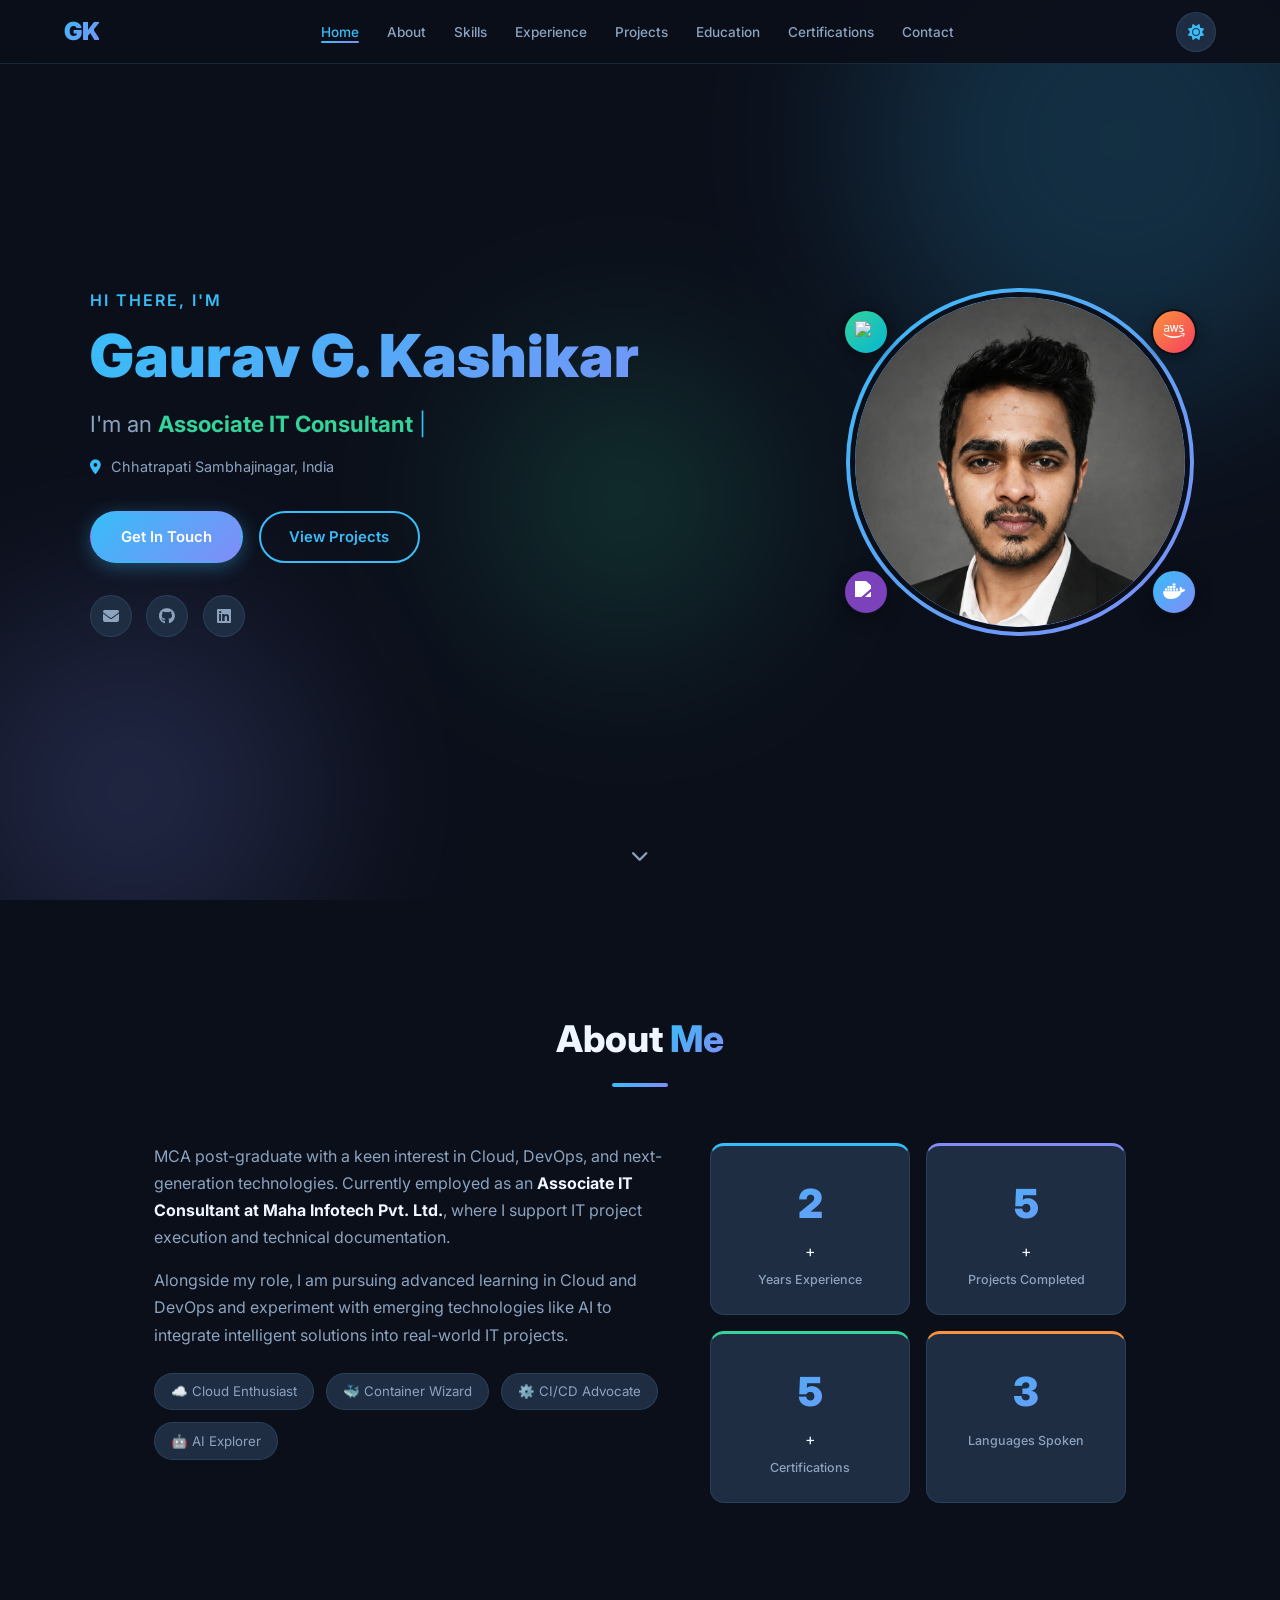
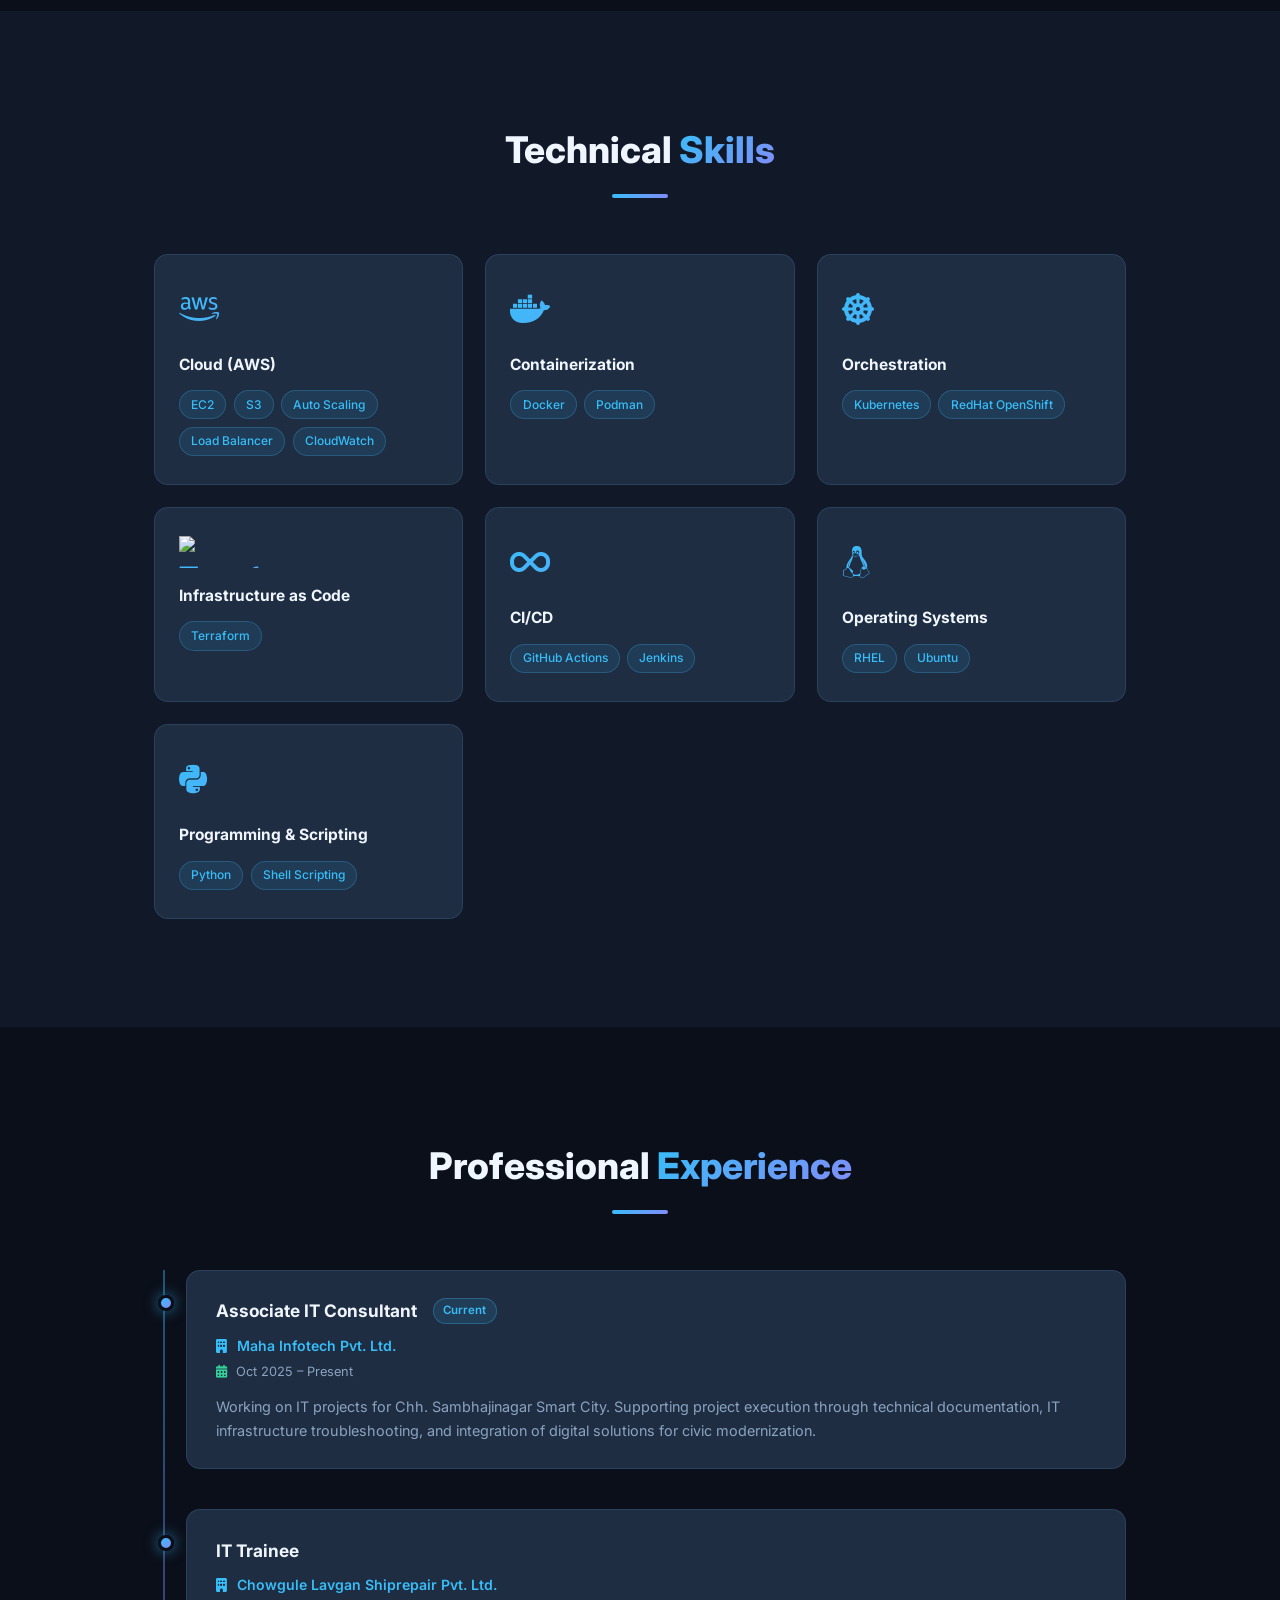
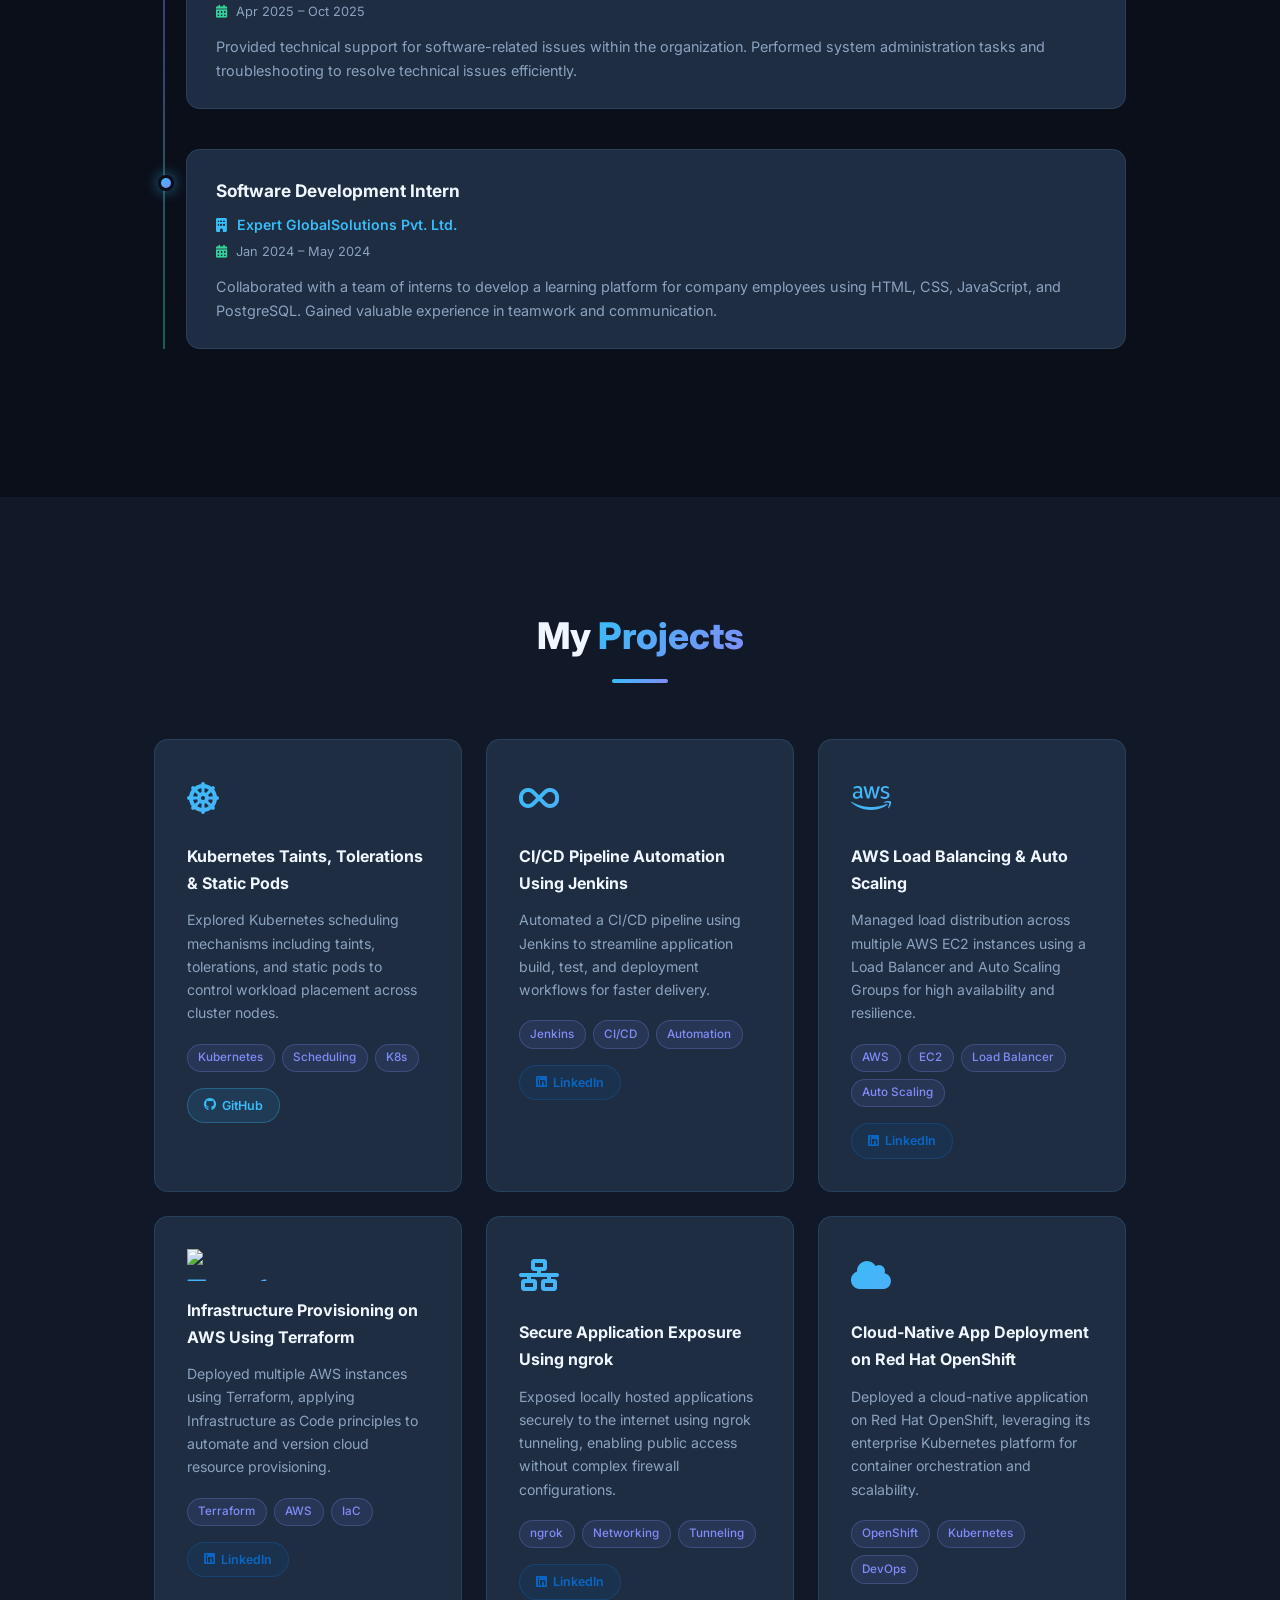
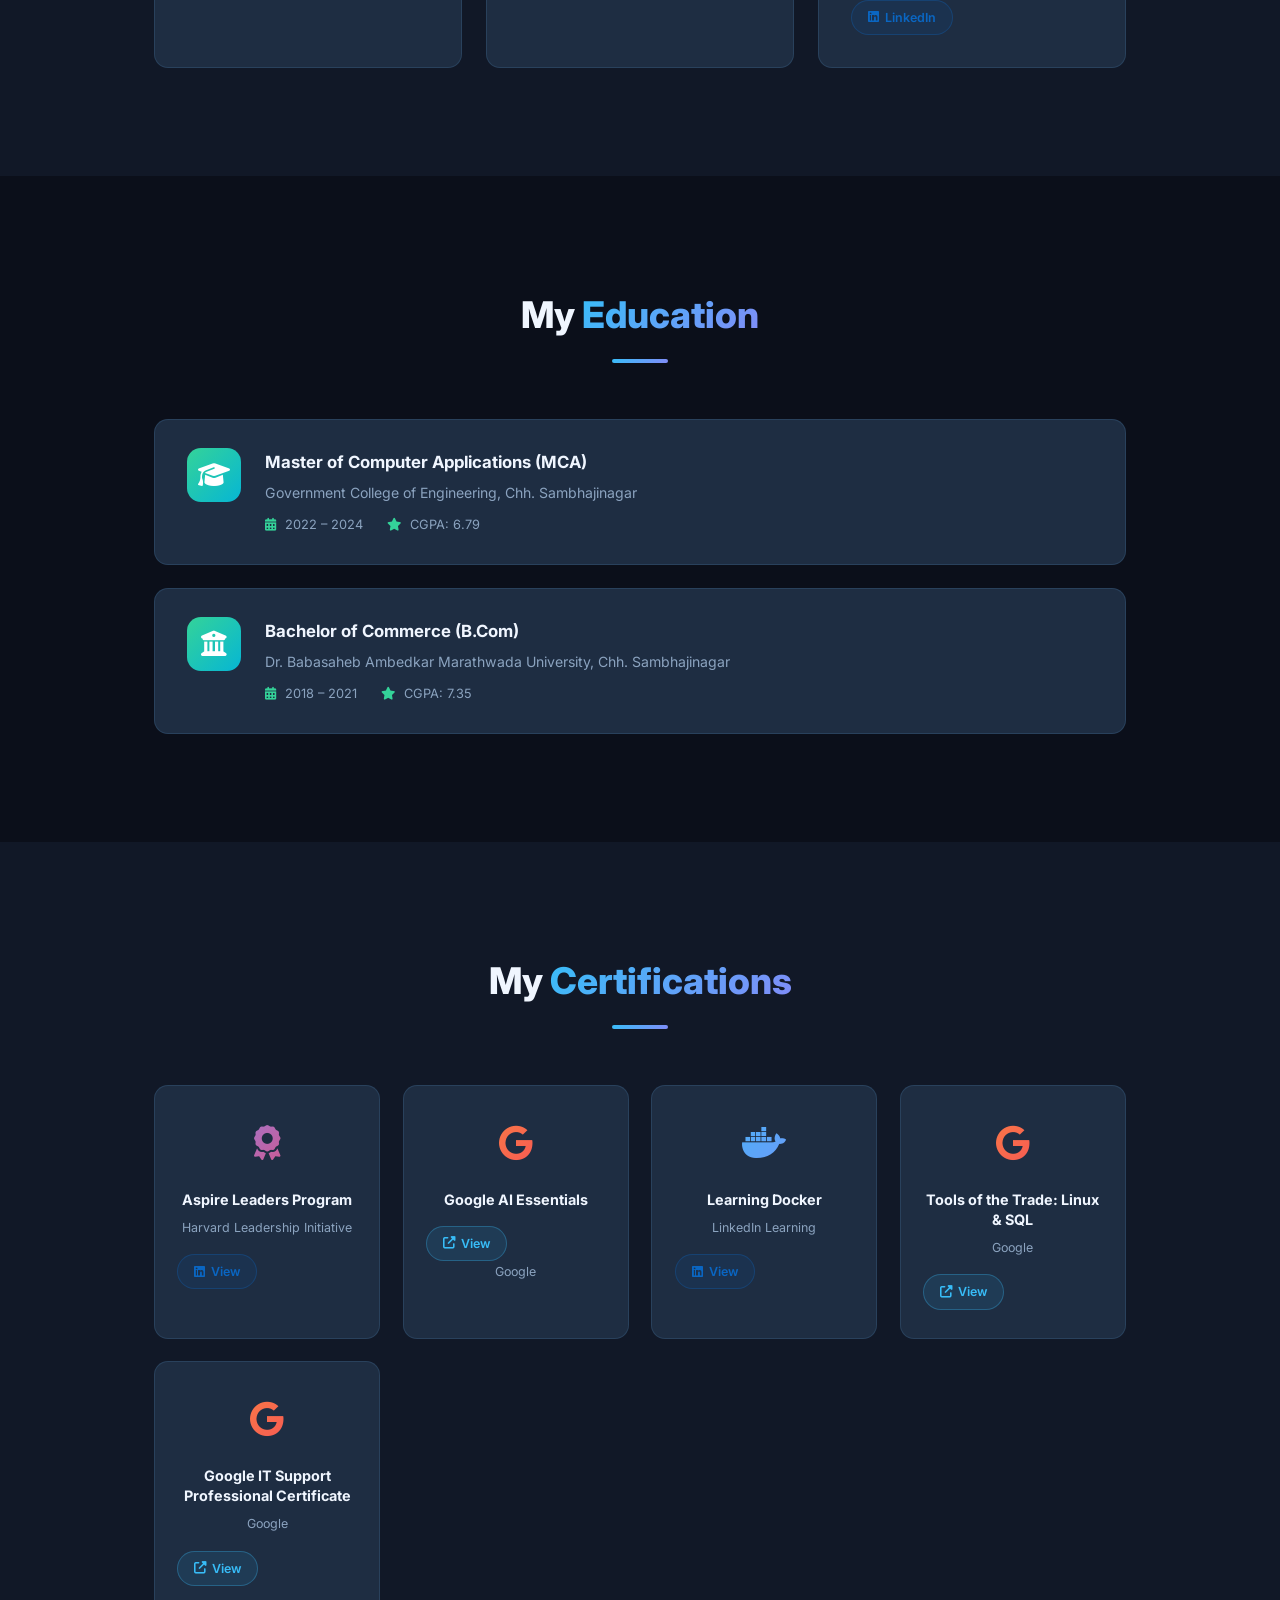
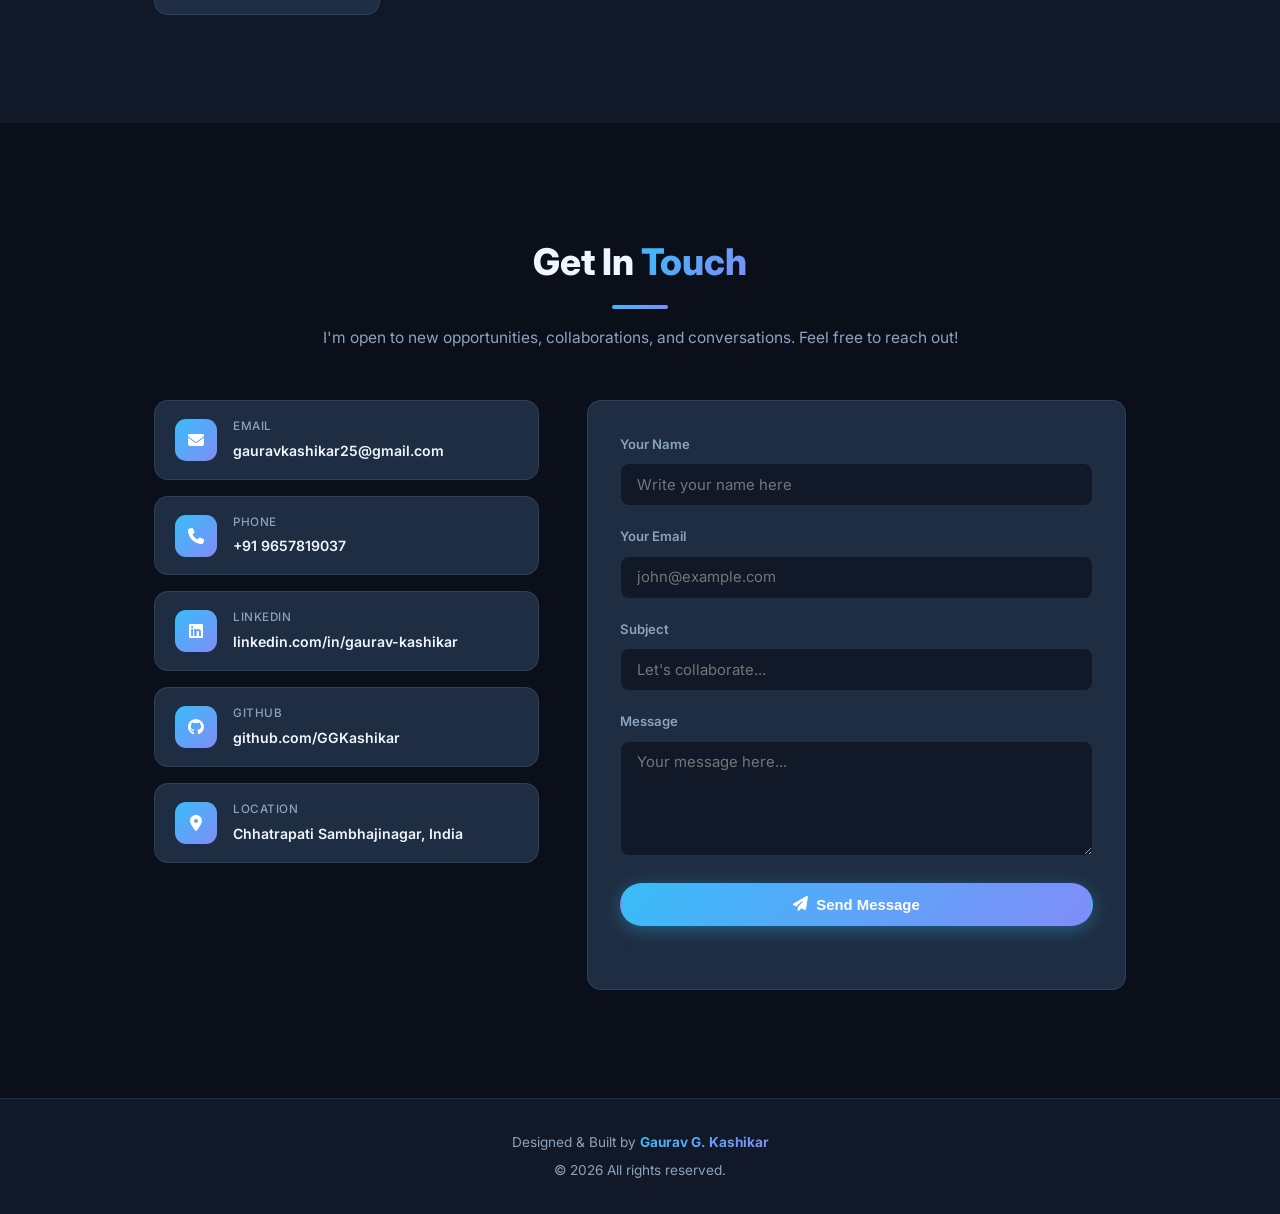
==== commit 4949c08e: "Add files via upload" ====
--- a/index.html
+++ b/index.html
@@ -381,7 +381,10 @@
         <div class="cert-card">
           <div class="cert-logo cert-google"><i class="fab fa-google"></i></div>
           <h3>Google AI Essentials</h3>
-          <p>Google</p>
+          <div class="project-links">
+            <a href="https://www.coursera.org/account/accomplishments/verify/MR3PRZFBHZ9M" target="_blank" rel="noopener" class="proj-btn"><i class="fas fa-external-link-alt"></i> View</a>
+          </div><p>Google</p>
+           
         </div>
 
         <div class="cert-card">
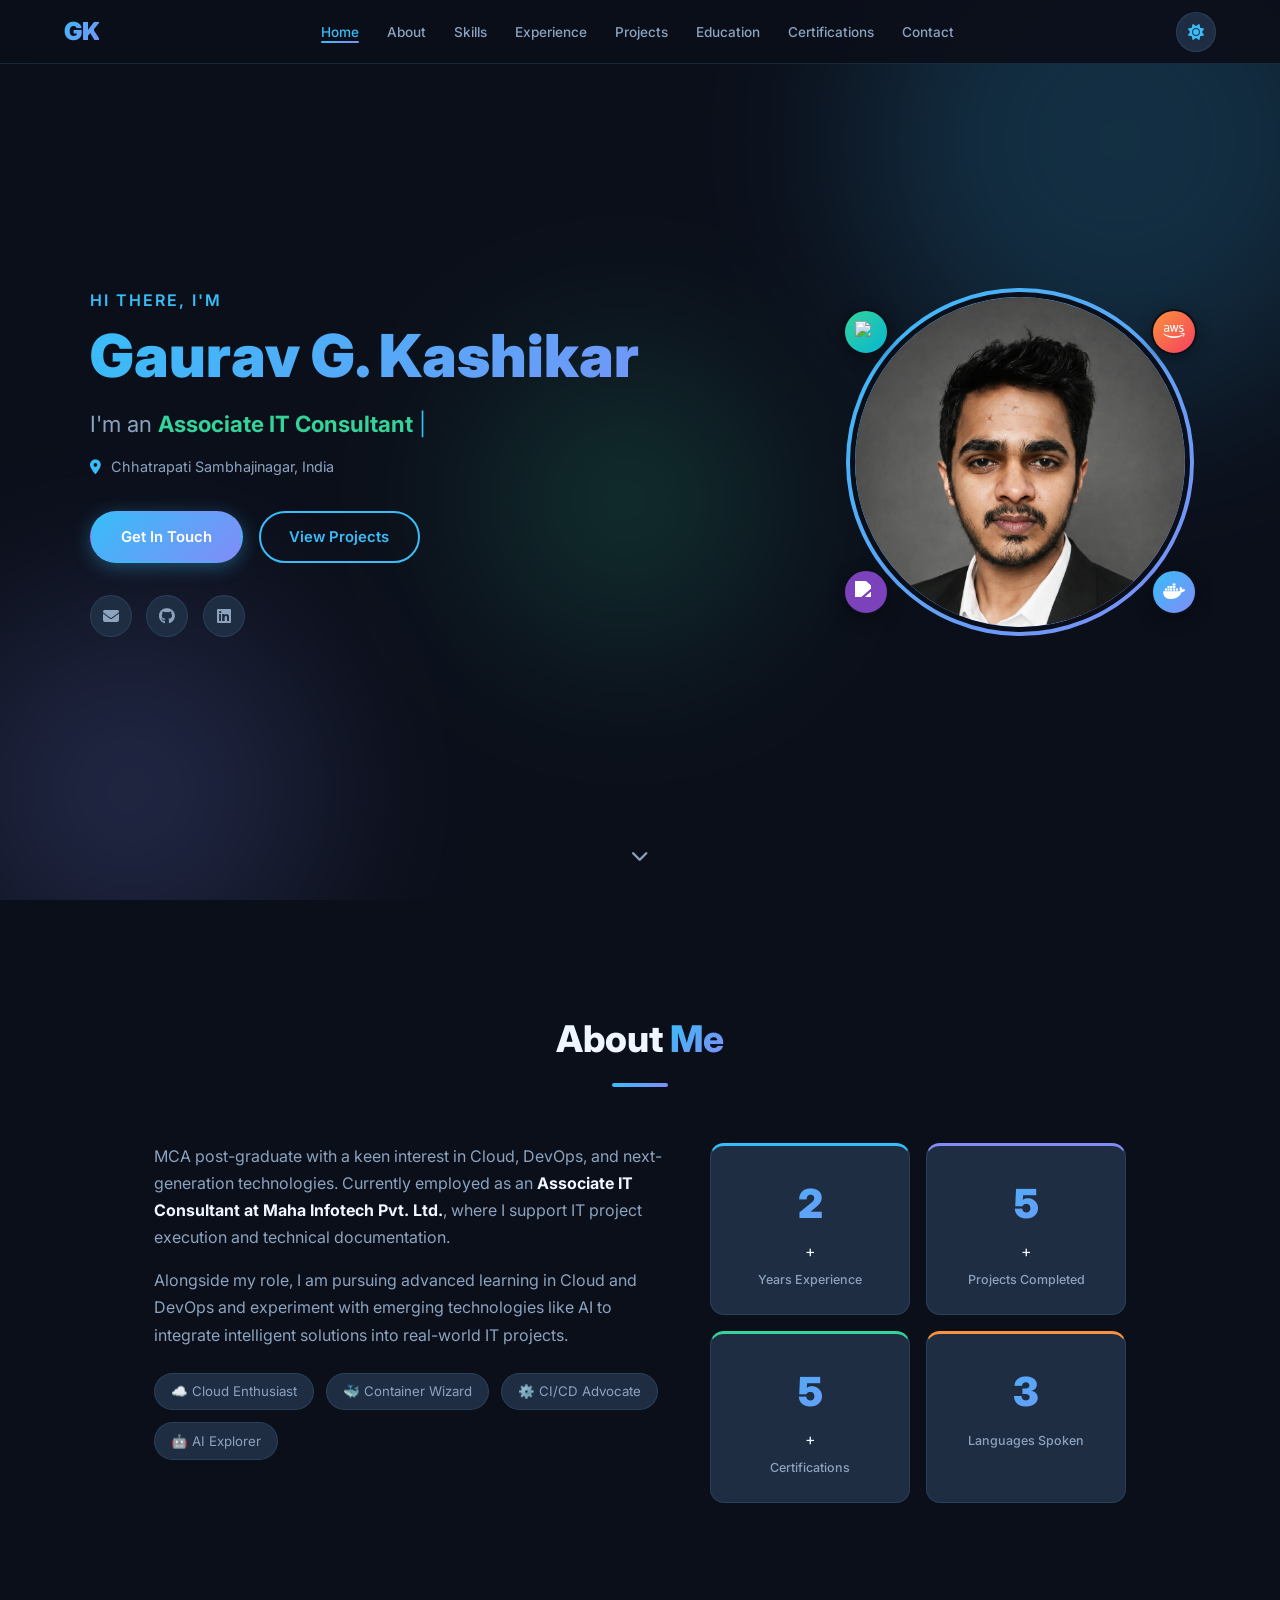
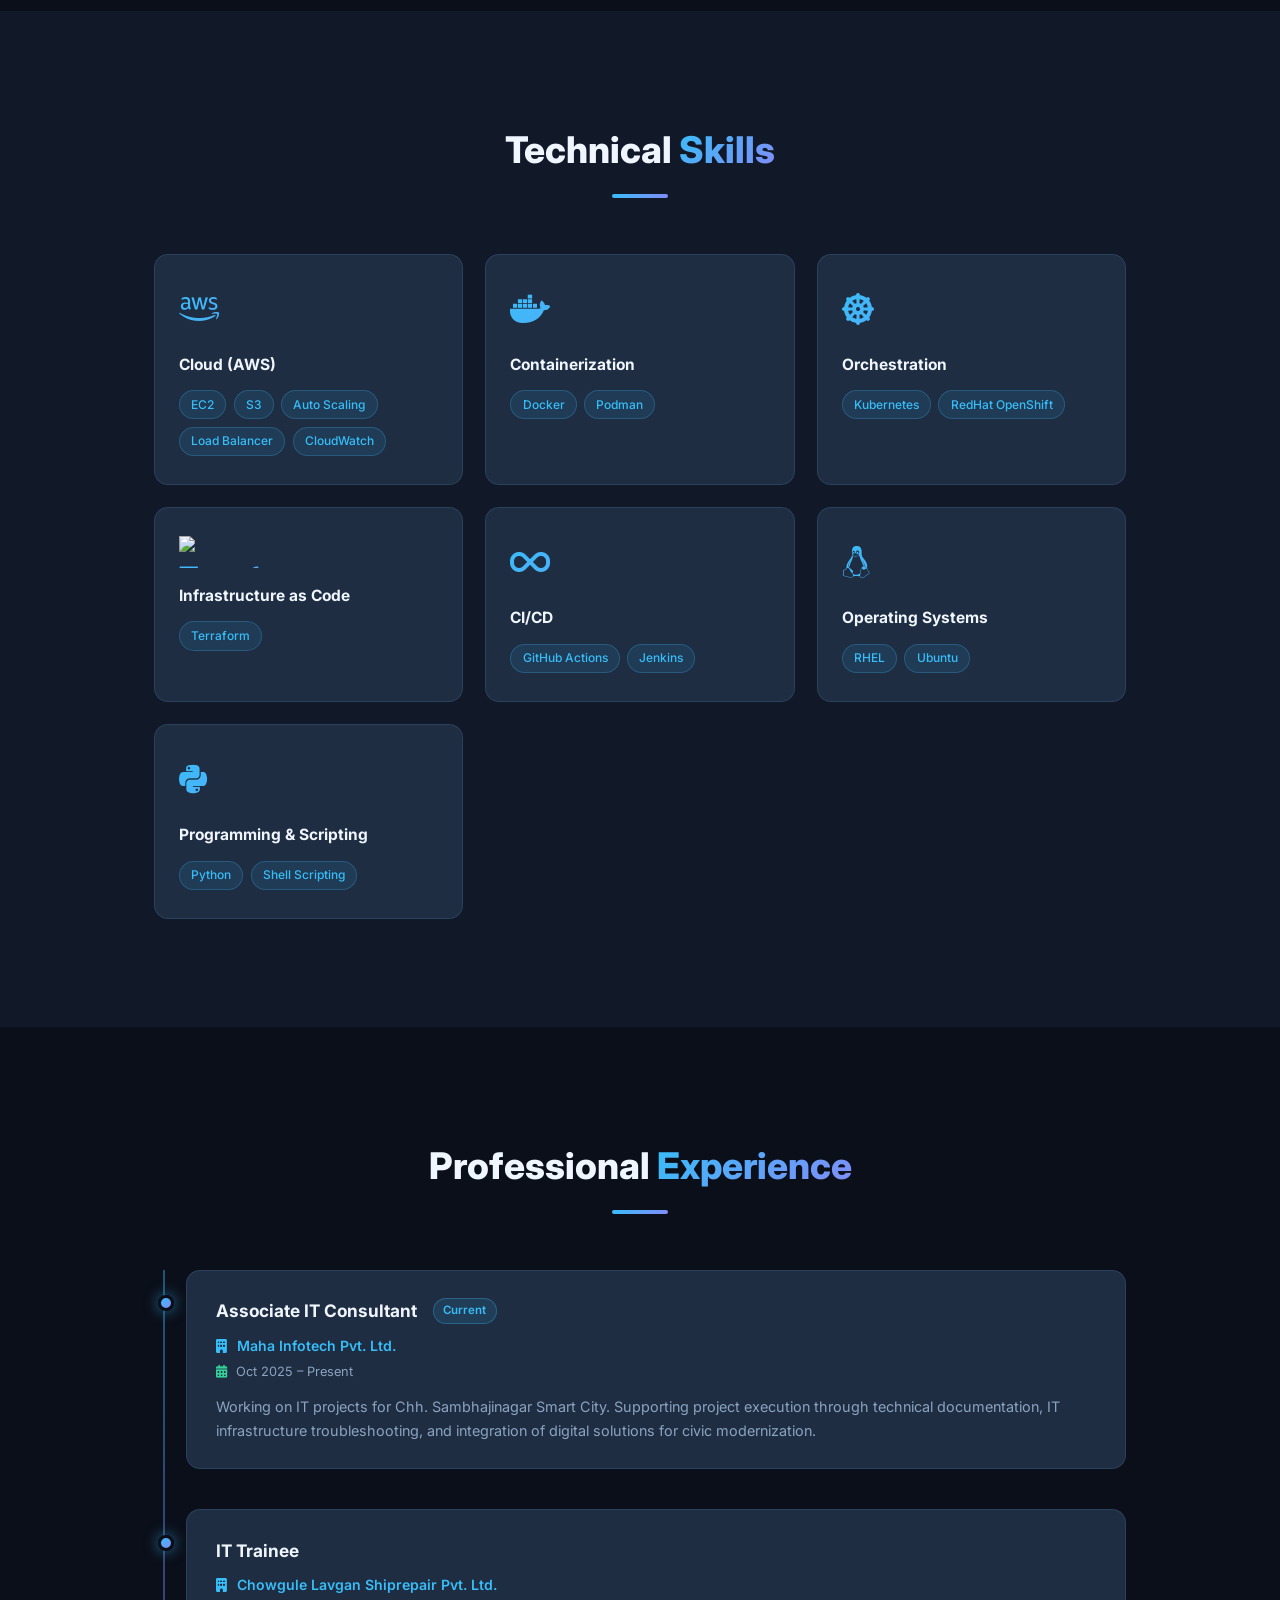
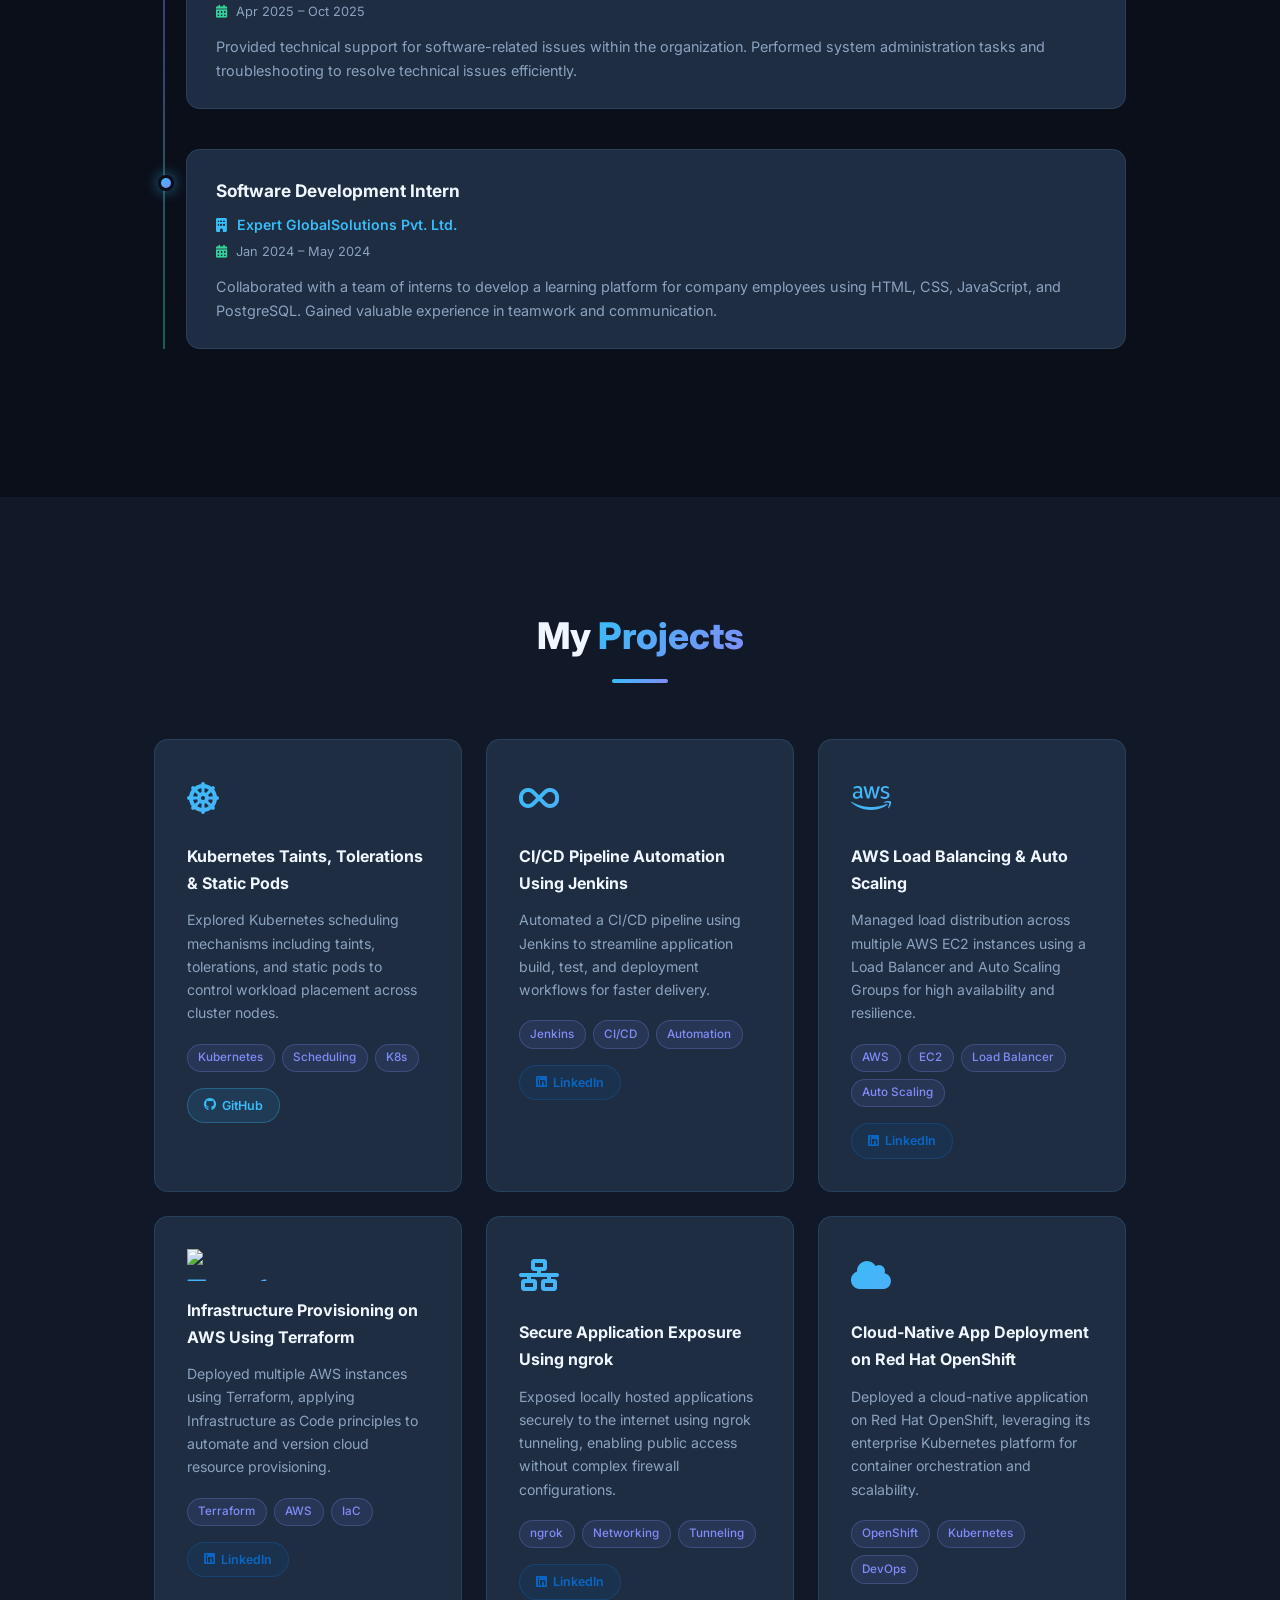
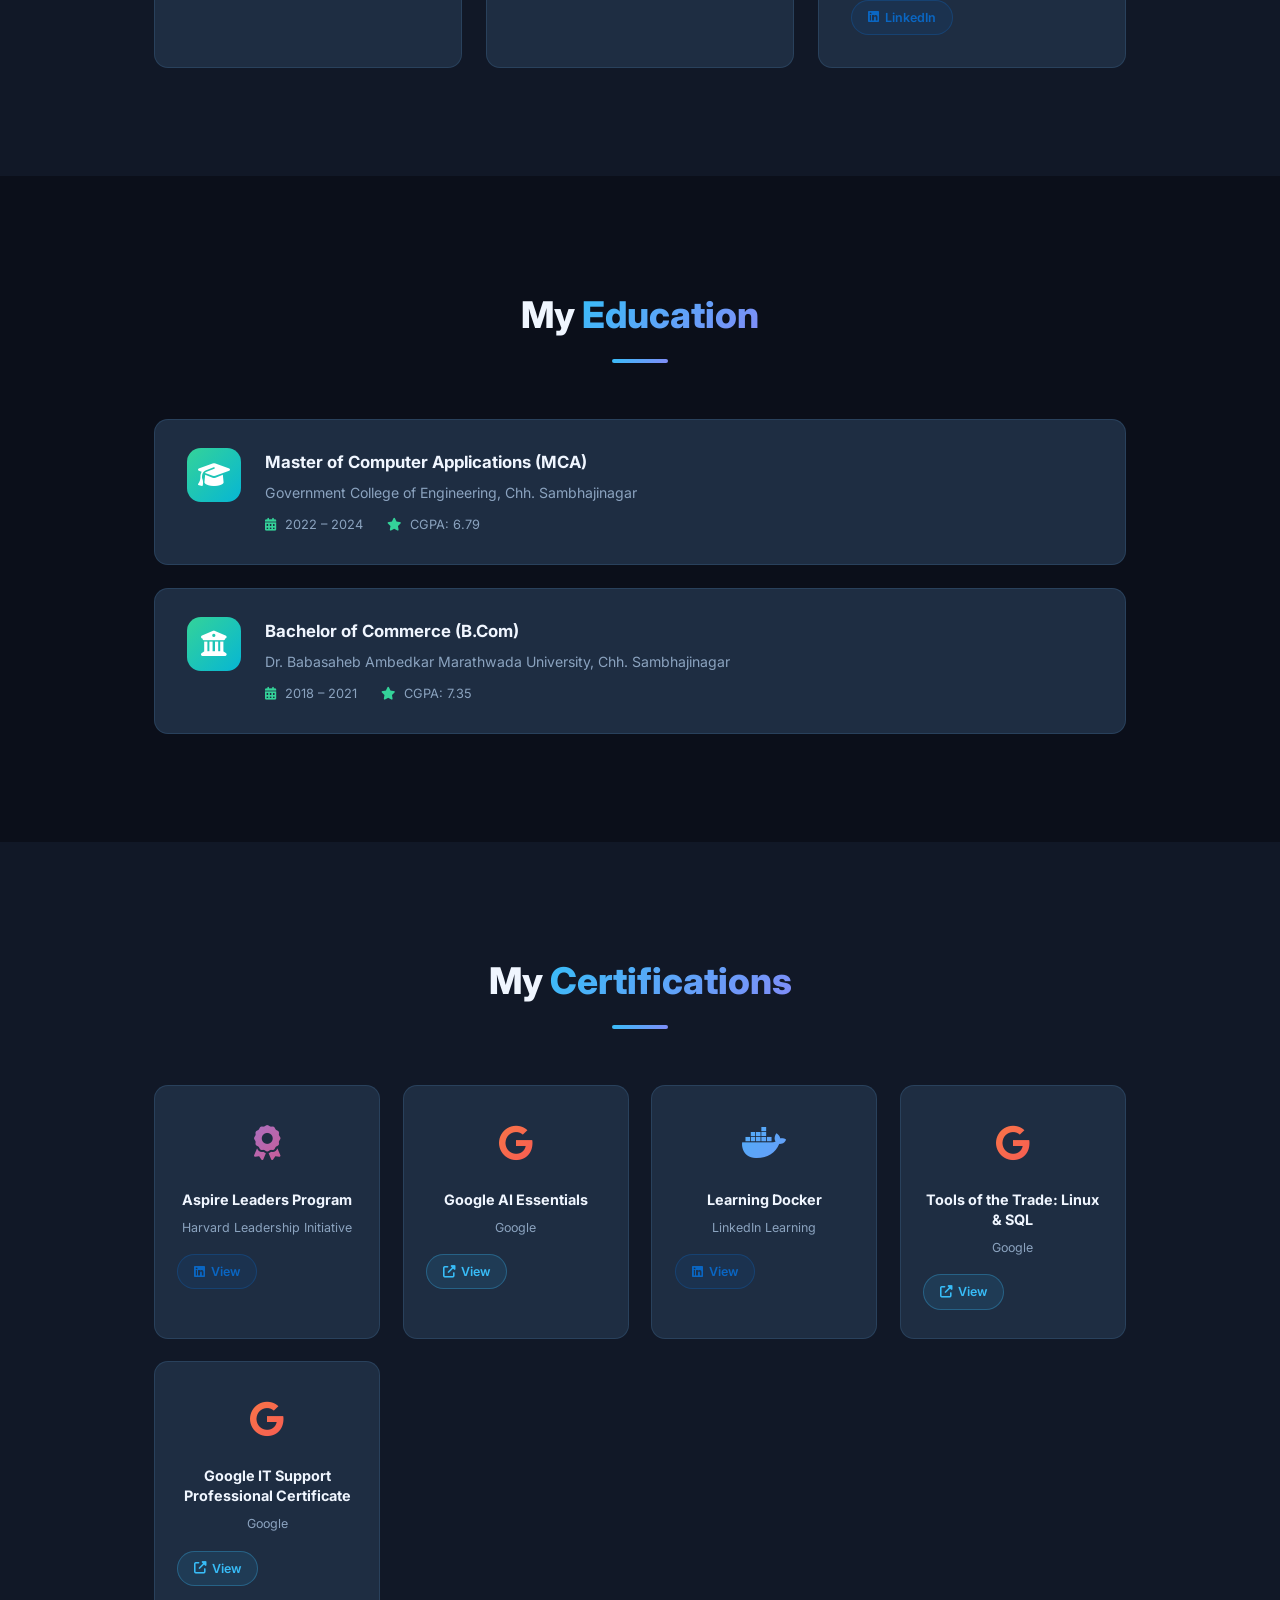
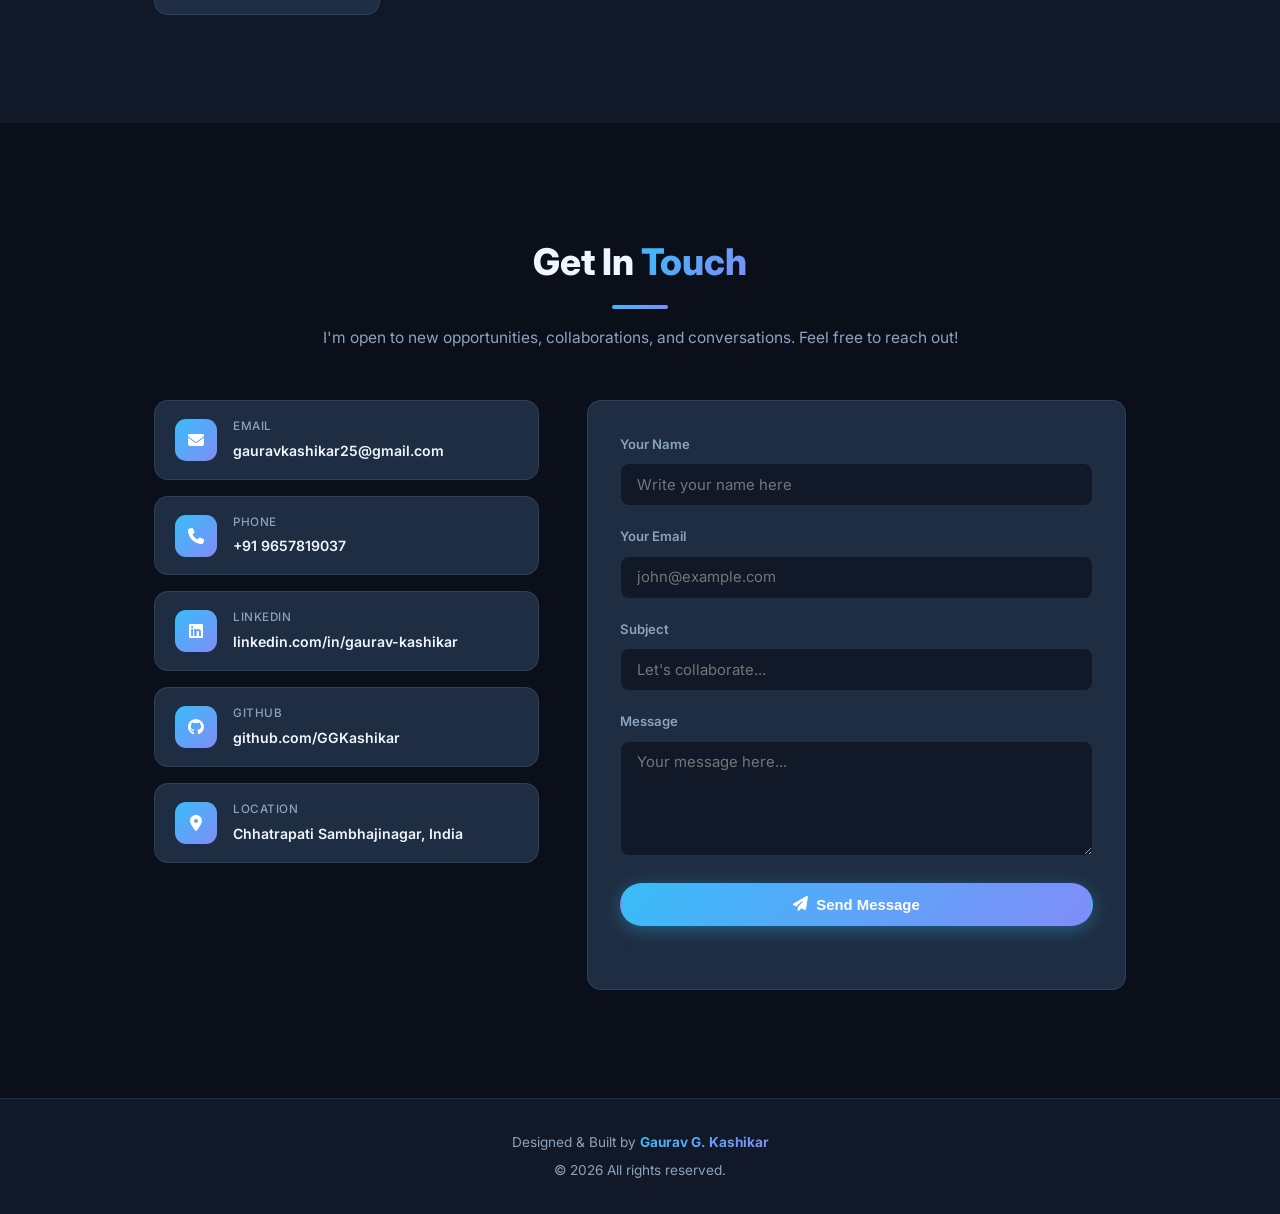
==== commit f59c421f: "Add files via upload" ====
--- a/index.html
+++ b/index.html
@@ -381,10 +381,10 @@
         <div class="cert-card">
           <div class="cert-logo cert-google"><i class="fab fa-google"></i></div>
           <h3>Google AI Essentials</h3>
+          <p>Google</p>
           <div class="project-links">
             <a href="https://www.coursera.org/account/accomplishments/verify/MR3PRZFBHZ9M" target="_blank" rel="noopener" class="proj-btn"><i class="fas fa-external-link-alt"></i> View</a>
-          </div><p>Google</p>
-           
+          </div>
         </div>
 
         <div class="cert-card">
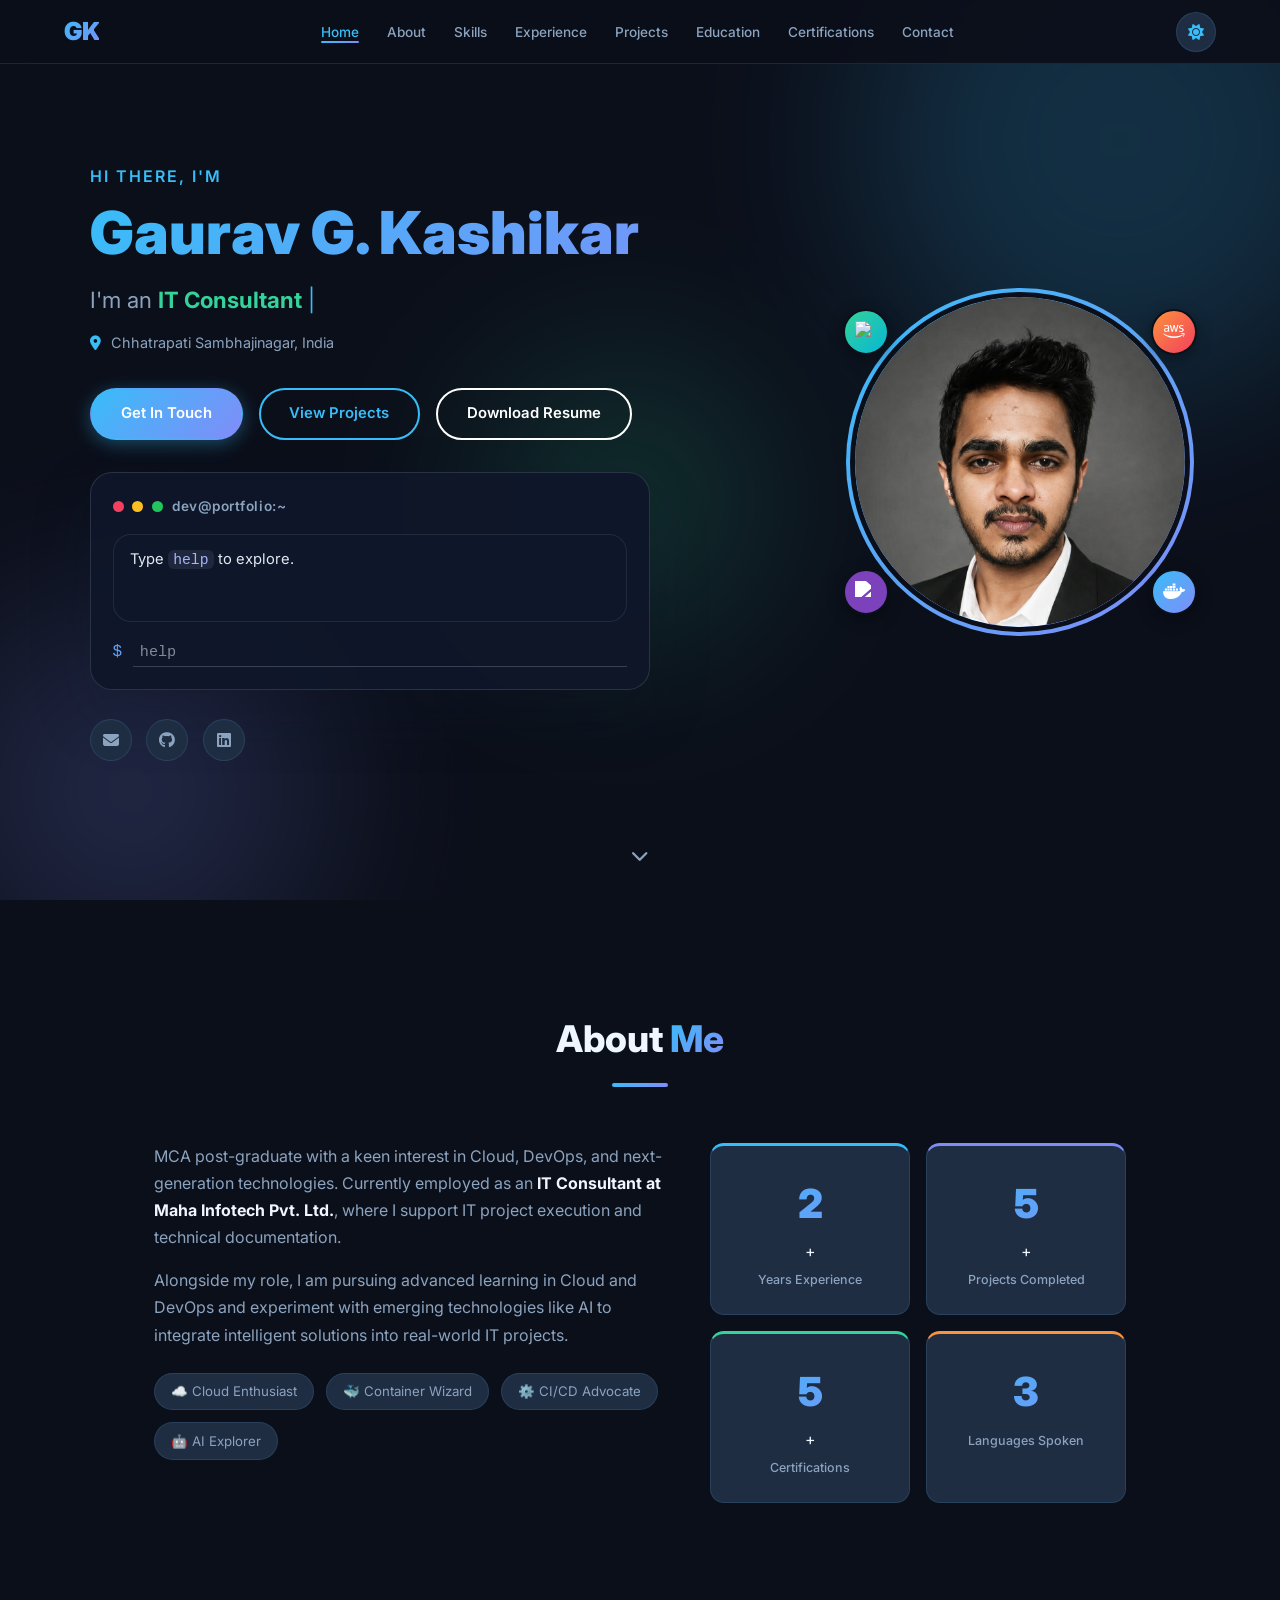
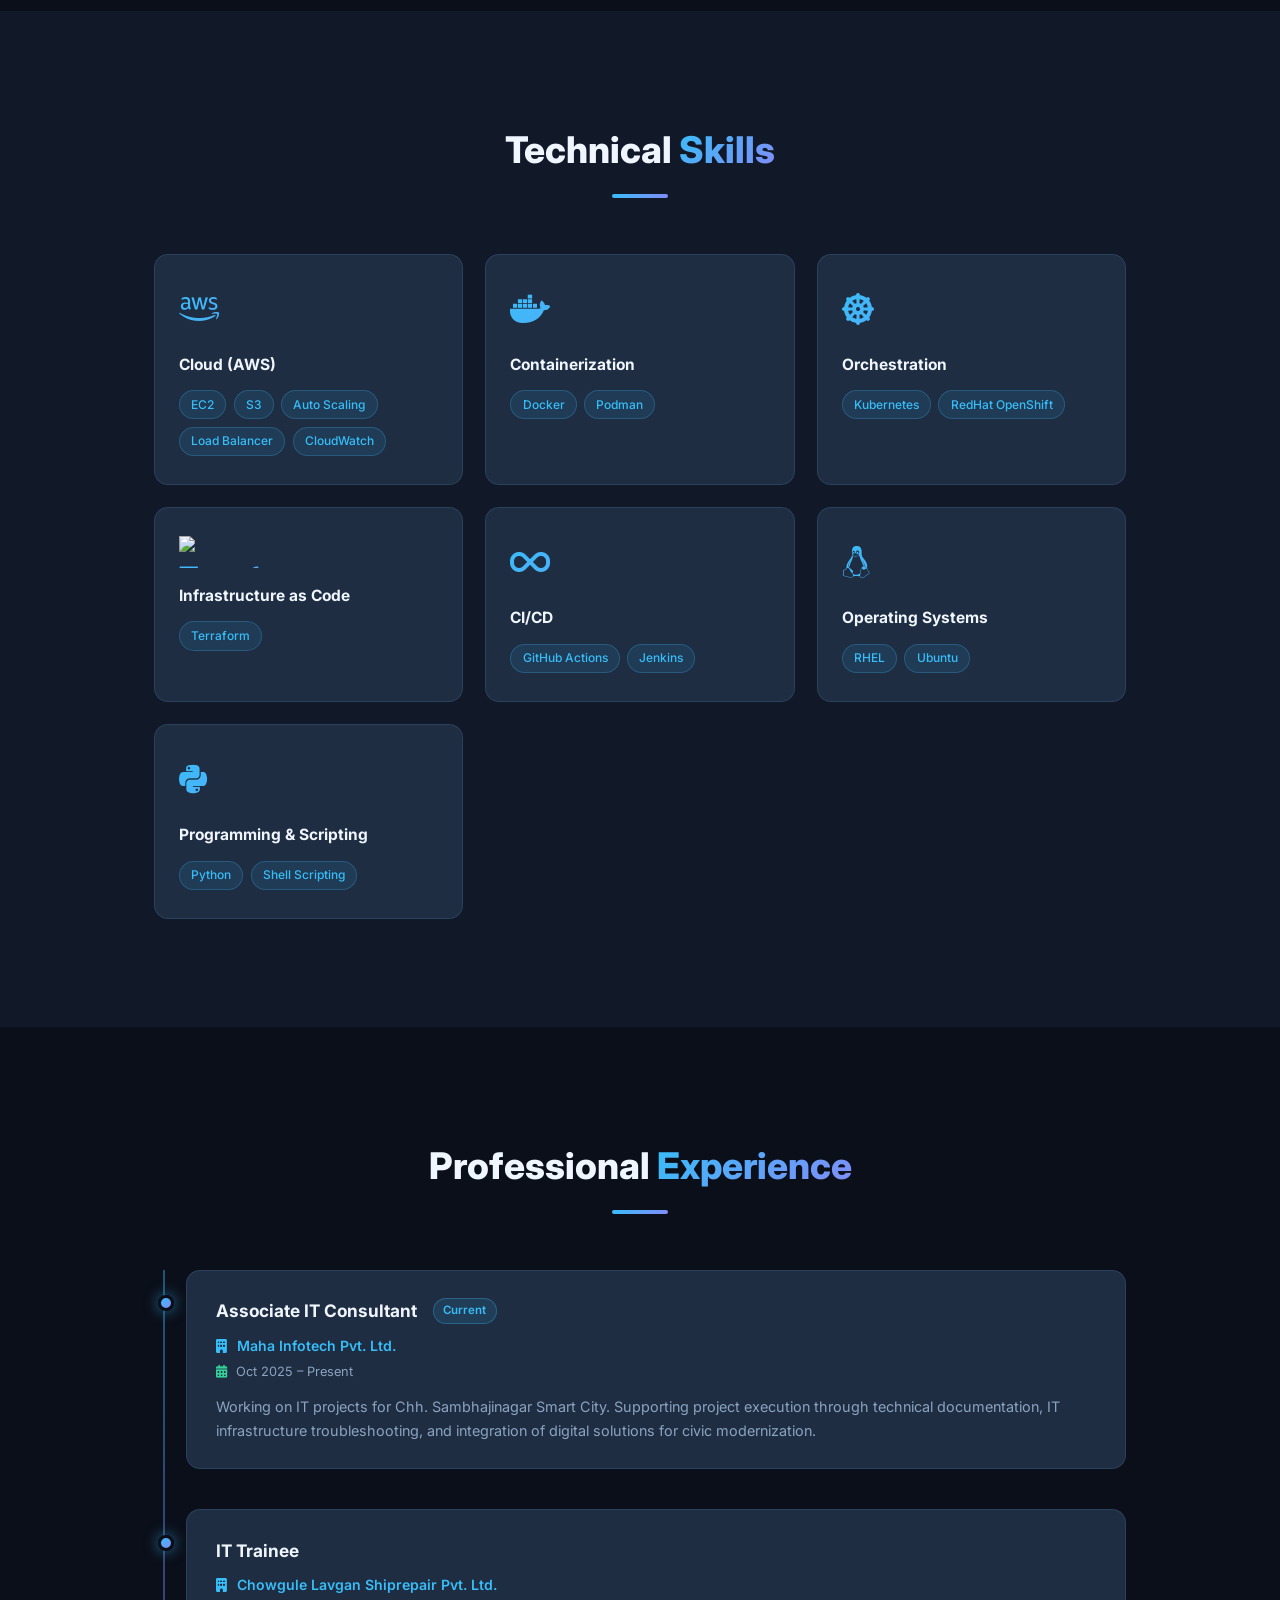
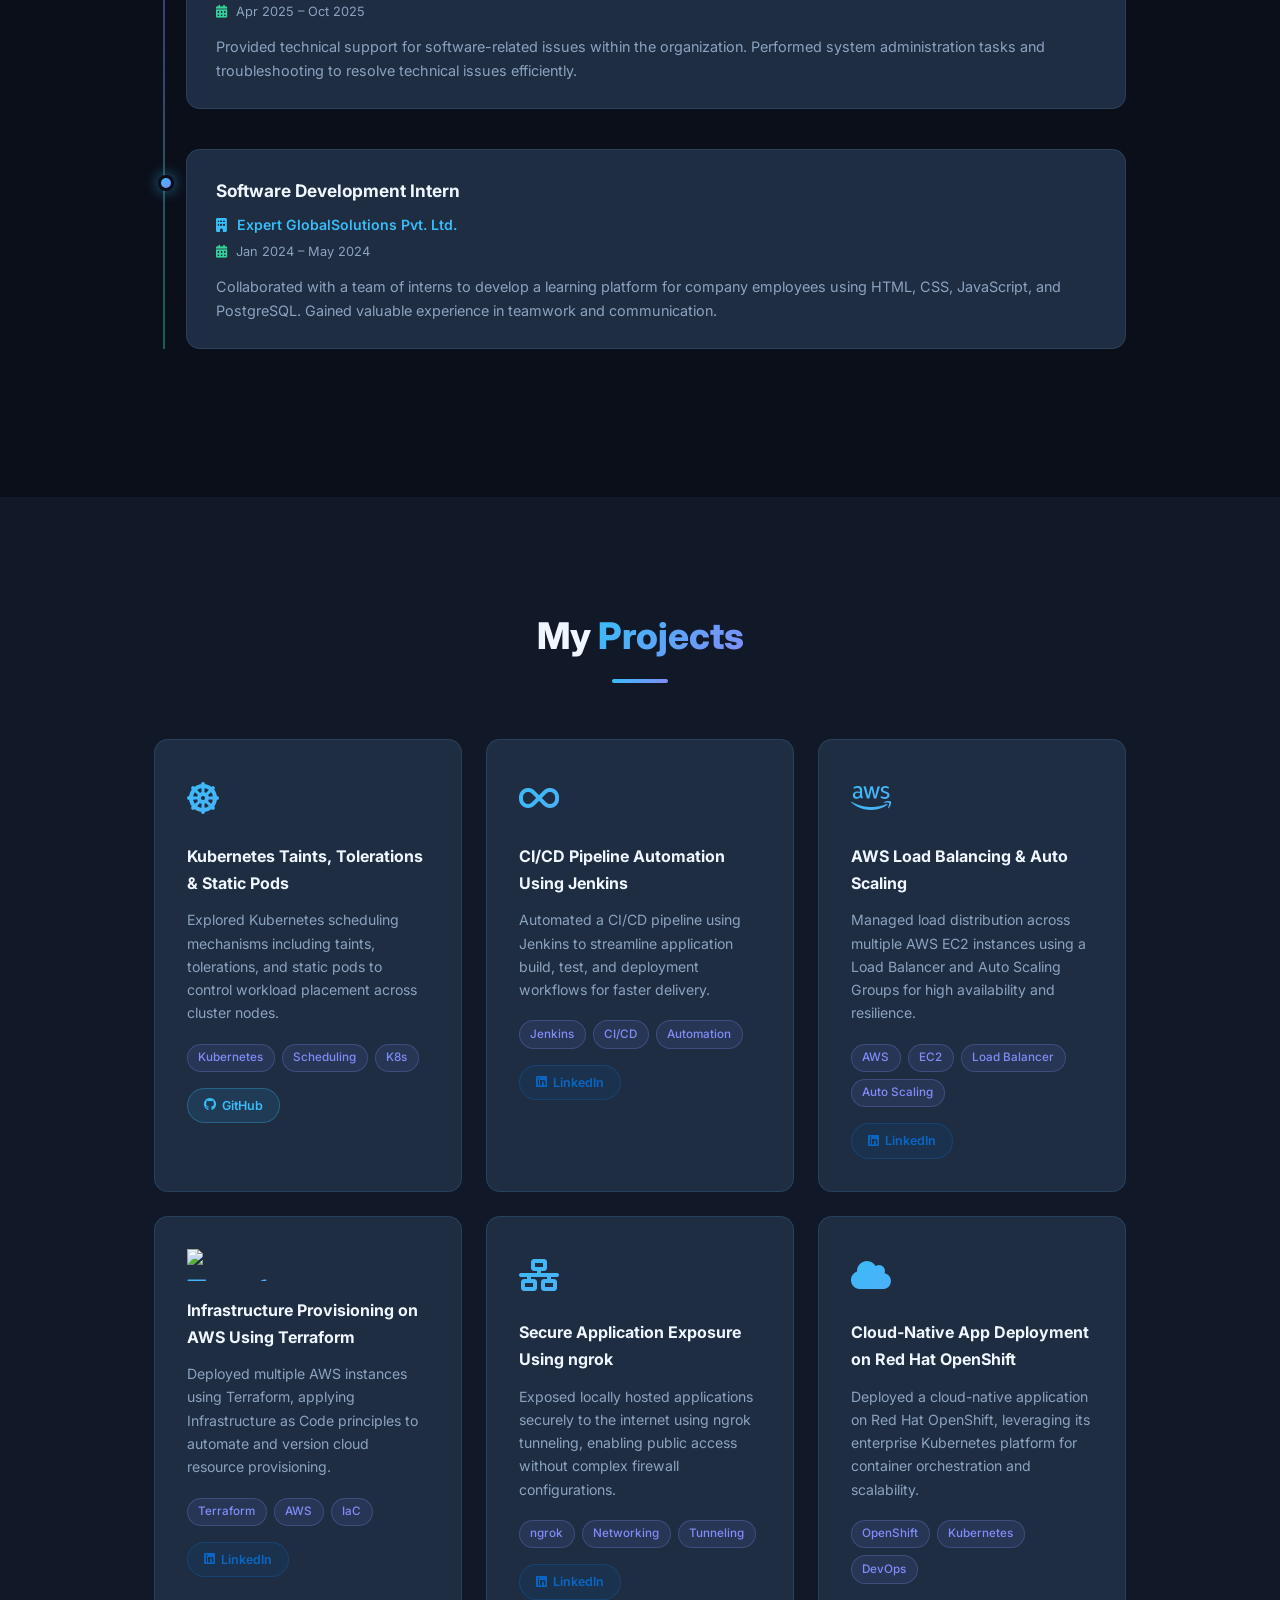
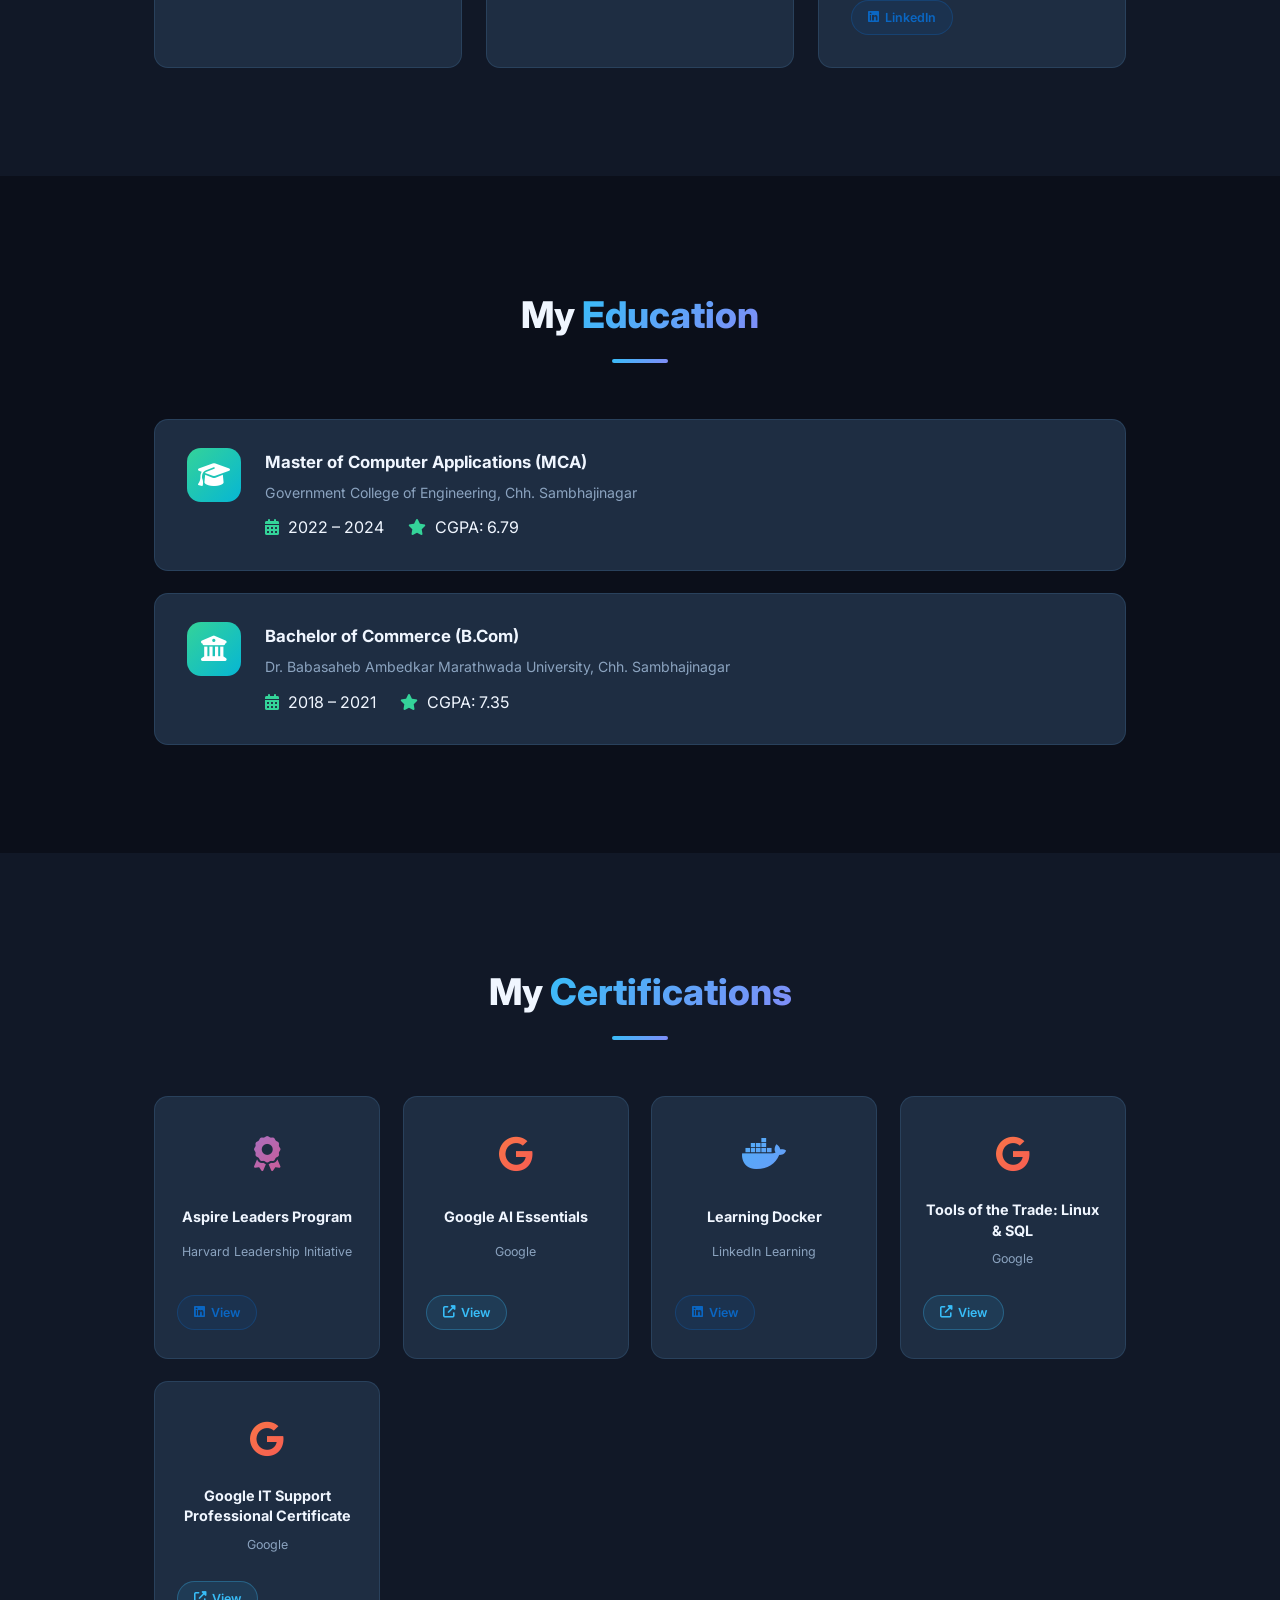
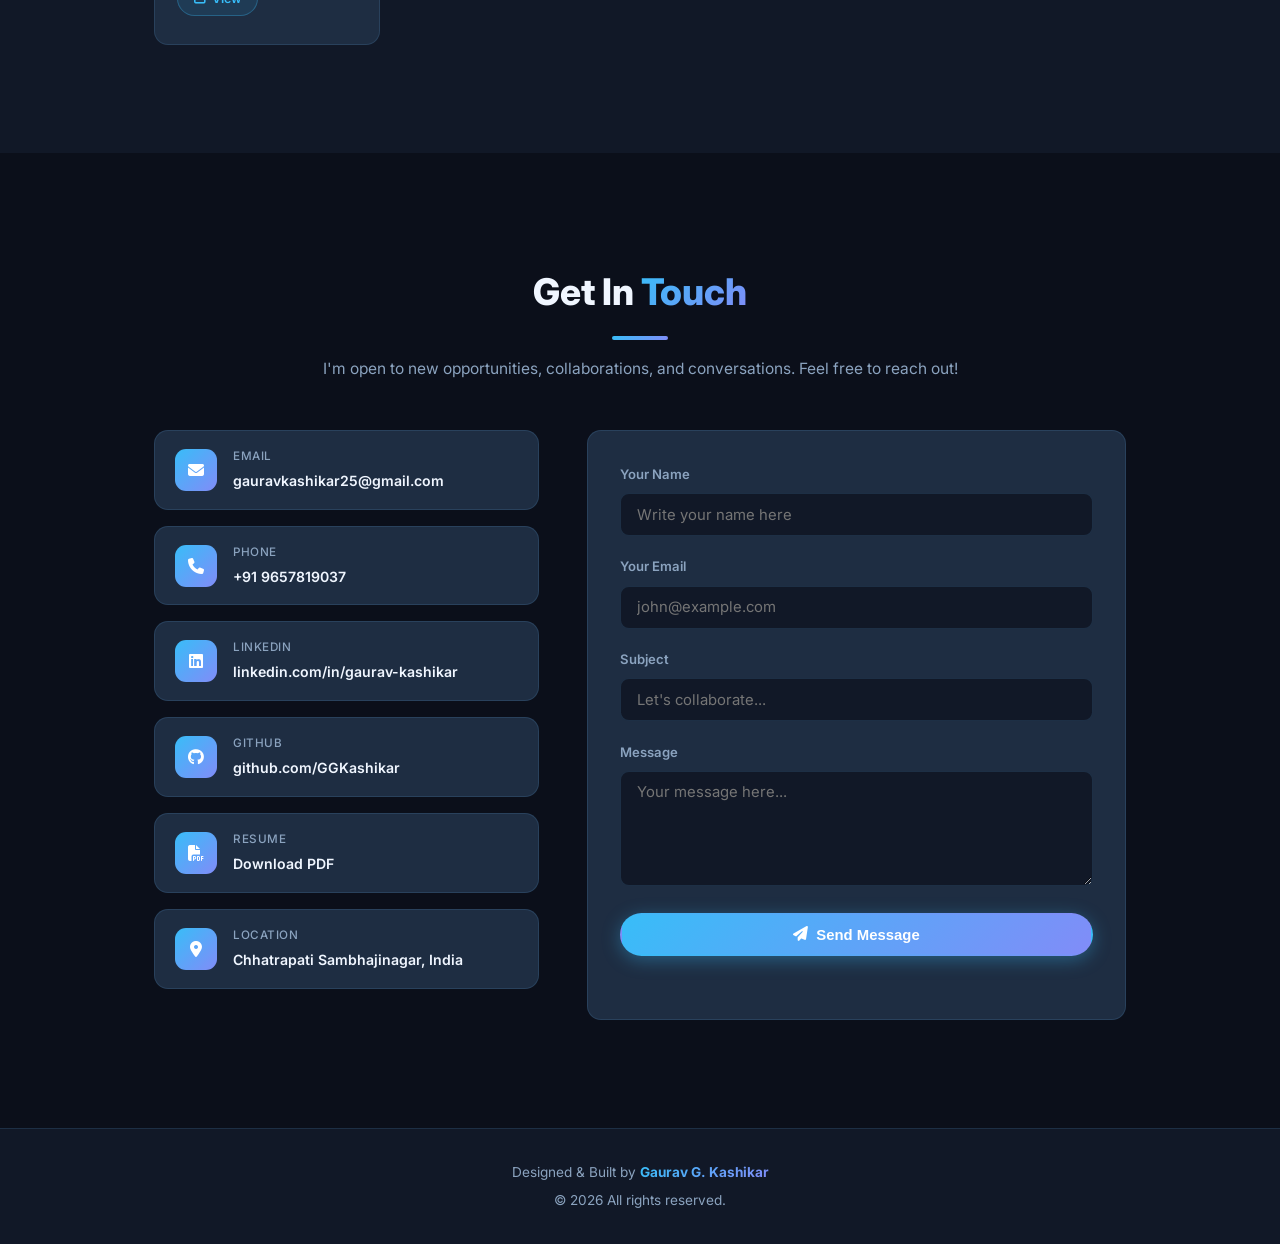
==== commit 5dd5c2d9: "Add files via upload" ====
--- a/index.html
+++ b/index.html
@@ -3,7 +3,7 @@
 <head>
   <meta charset="UTF-8" />
   <meta name="viewport" content="width=device-width, initial-scale=1.0" />
-  <title>Gaurav G. Kashikar | Associate IT Consultant</title>
+  <title>Gaurav G. Kashikar | IT Consultant</title>
   <link rel="stylesheet" href="style.css" />
   <link href="https://fonts.googleapis.com/css2?family=Inter:wght@300;400;500;600;700;800;900&display=swap" rel="stylesheet" />
   <link rel="stylesheet" href="https://cdnjs.cloudflare.com/ajax/libs/font-awesome/6.5.0/css/all.min.css" />
@@ -56,6 +56,22 @@
         <div class="hero-cta">
           <a href="#contact" class="btn btn-primary">Get In Touch</a>
           <a href="#projects" class="btn btn-outline">View Projects</a>
+          <a href="resume_gaurav_kashikar_devops_engineer.pdf" class="btn btn-secondary" target="_blank" rel="noopener">Download Resume</a>
+        </div>
+        <div class="terminal-widget" aria-label="Interactive terminal prompt">
+          <div class="terminal-header">
+            <span class="terminal-dot terminal-dot-red"></span>
+            <span class="terminal-dot terminal-dot-yellow"></span>
+            <span class="terminal-dot terminal-dot-green"></span>
+            <span class="terminal-title">dev@portfolio:~</span>
+          </div>
+          <div class="terminal-body" id="terminal-output">
+            <div class="terminal-line terminal-welcome">Type <code>help</code> to explore.</div>
+          </div>
+          <form id="terminal-form" class="terminal-form" autocomplete="off">
+            <span class="terminal-prompt">$</span>
+            <input id="terminal-input" class="terminal-input" type="text" placeholder="help" aria-label="Terminal command" />
+          </form>
         </div>
         <div class="hero-socials">
           <a href="mailto:gauravkashikar25@gmail.com" aria-label="Email"><i class="fas fa-envelope"></i></a>
@@ -95,7 +111,7 @@
         <div class="about-text">
           <p>
             MCA post-graduate with a keen interest in Cloud, DevOps, and next-generation technologies.
-            Currently employed as an <strong>Associate IT Consultant at Maha Infotech Pvt. Ltd.</strong>,
+            Currently employed as an <strong>IT Consultant at Maha Infotech Pvt. Ltd.</strong>,
             where I support IT project execution and technical documentation.
           </p>
           <p>
@@ -454,6 +470,13 @@
               <p class="contact-value">github.com/GGKashikar</p>
             </div>
           </a>
+          <a href="resume_gaurav_kashikar_devops_engineer.pdf" target="_blank" rel="noopener" class="contact-item">
+            <div class="contact-icon"><i class="fas fa-file-pdf"></i></div>
+            <div>
+              <p class="contact-label">Resume</p>
+              <p class="contact-value">Download PDF</p>
+            </div>
+          </a>
           <div class="contact-item no-link">
             <div class="contact-icon"><i class="fas fa-map-marker-alt"></i></div>
             <div>
--- a/style.css
+++ b/style.css
@@ -166,10 +166,54 @@
  
  . b t n - o u t l i n e : h o v e r   {   b a c k g r o u n d :   v a r ( - - g 1 ) ;   c o l o r :   # f f f ;   b o r d e r - c o l o r :   t r a n s p a r e n t ;   t r a n s f o r m :   t r a n s l a t e Y ( - 3 p x ) ;   }   
+ . b t n - s e c o n d a r y   {   b a c k g r o u n d :   t r a n s p a r e n t ;   b o r d e r - c o l o r :   # f f f ;   c o l o r :   # f f f ;   } + 
+ . b t n - s e c o n d a r y : h o v e r   {   b a c k g r o u n d :   r g b a ( 2 5 5 , 2 5 5 , 2 5 5 , 0 . 0 8 ) ;   t r a n s f o r m :   t r a n s l a t e Y ( - 3 p x ) ;   } + 
  . b t n - f u l l   {   w i d t h :   1 0 0 % ;   j u s t i f y - c o n t e n t :   c e n t e r ;   }   
    
+ / *    % %  T E R M I N A L   W I D G E T    % %  * / + 
+ . t e r m i n a l - w i d g e t   {   b a c k g r o u n d :   r g b a ( 1 5 , 2 3 , 4 2 , 0 . 9 5 ) ;   b o r d e r :   1 . 5 p x   s o l i d   r g b a ( 1 4 8 , 1 6 3 , 1 8 4 , 0 . 2 ) ;   b o r d e r - r a d i u s :   2 2 p x ;   p a d d i n g :   1 . 3 5 r e m ;   m a r g i n - b o t t o m :   1 . 8 r e m ;   m a x - w i d t h :   5 6 0 p x ;   b o x - s h a d o w :   0   2 4 p x   6 0 p x   r g b a ( 1 5 , 2 3 , 4 2 , 0 . 2 2 ) ;   } + 
+ . t e r m i n a l - h e a d e r   {   d i s p l a y :   f l e x ;   a l i g n - i t e m s :   c e n t e r ;   g a p :   0 . 5 5 r e m ;   m a r g i n - b o t t o m :   1 r e m ;   } + 
+ . t e r m i n a l - d o t   {   w i d t h :   1 1 p x ;   h e i g h t :   1 1 p x ;   b o r d e r - r a d i u s :   9 9 9 p x ;   d i s p l a y :   i n l i n e - b l o c k ;   } + 
+ . t e r m i n a l - d o t - r e d   {   b a c k g r o u n d :   # f 4 3 f 5 e ;   } + 
+ . t e r m i n a l - d o t - y e l l o w   {   b a c k g r o u n d :   # f b b f 2 4 ;   } + 
+ . t e r m i n a l - d o t - g r e e n   {   b a c k g r o u n d :   # 2 2 c 5 5 e ;   } + 
+ . t e r m i n a l - t i t l e   {   c o l o r :   v a r ( - - m u t e d ) ;   f o n t - s i z e :   0 . 8 5 r e m ;   f o n t - w e i g h t :   6 0 0 ;   l e t t e r - s p a c i n g :   0 . 0 4 e m ;   } + 
+ . t e r m i n a l - b o d y   {   m i n - h e i g h t :   5 . 5 r e m ;   p a d d i n g :   0 . 8 r e m   1 r e m ;   b a c k g r o u n d :   r g b a ( 1 5 , 2 3 , 4 2 , 0 . 8 5 ) ;   b o r d e r :   1 p x   s o l i d   r g b a ( 1 4 8 , 1 6 3 , 1 8 4 , 0 . 1 4 ) ;   b o r d e r - r a d i u s :   1 8 p x ;   o v e r f l o w :   a u t o ;   } + 
+ . t e r m i n a l - w e l c o m e   {   c o l o r :   v a r ( - - m u t e d ) ;   f o n t - s i z e :   0 . 9 2 r e m ;   l i n e - h e i g h t :   1 . 6 ;   } + 
+ . t e r m i n a l - l i n e   {   c o l o r :   # e 2 e 8 f 0 ;   f o n t - s i z e :   0 . 9 2 r e m ;   l i n e - h e i g h t :   1 . 5 5 ;   } + 
+ . t e r m i n a l - l i n e   c o d e   {   b a c k g r o u n d :   r g b a ( 1 4 8 , 1 6 3 , 1 8 4 , 0 . 1 2 ) ;   c o l o r :   # a 5 b 4 f c ;   p a d d i n g :   0 . 1 r e m   0 . 3 5 r e m ;   b o r d e r - r a d i u s :   6 p x ;   } + 
+ . t e r m i n a l - f o r m   {   d i s p l a y :   f l e x ;   a l i g n - i t e m s :   c e n t e r ;   g a p :   0 . 7 r e m ;   m a r g i n - t o p :   0 . 9 5 r e m ;   } + 
+ . t e r m i n a l - p r o m p t   {   c o l o r :   # 6 0 a 5 f a ;   f o n t - f a m i l y :   u i - m o n o s p a c e ,   S F M o n o - R e g u l a r ,   M e n l o ,   M o n a c o ,   C o n s o l a s ,   ' L i b e r a t i o n   M o n o ' ,   ' C o u r i e r   N e w ' ,   m o n o s p a c e ;   } + 
+ . t e r m i n a l - i n p u t   {   f l e x :   1 ;   b a c k g r o u n d :   t r a n s p a r e n t ;   b o r d e r :   n o n e ;   b o r d e r - b o t t o m :   1 p x   s o l i d   r g b a ( 1 4 8 , 1 6 3 , 1 8 4 , 0 . 3 ) ;   c o l o r :   # f f f ;   p a d d i n g :   0 . 3 5 r e m   0 . 4 r e m ;   f o n t - s i z e :   0 . 9 5 r e m ;   f o n t - f a m i l y :   u i - m o n o s p a c e ,   S F M o n o - R e g u l a r ,   M e n l o ,   M o n a c o ,   C o n s o l a s ,   ' L i b e r a t i o n   M o n o ' ,   ' C o u r i e r   N e w ' ,   m o n o s p a c e ;   o u t l i n e :   n o n e ;   } + 
+ . t e r m i n a l - i n p u t : : p l a c e h o l d e r   {   c o l o r :   r g b a ( 2 2 6 , 2 3 2 , 2 4 0 , 0 . 5 5 ) ;   } + 
+ . t e r m i n a l - i n p u t : f o c u s   {   b o r d e r - b o t t o m - c o l o r :   r g b a ( 9 6 , 1 6 5 , 2 5 0 , 0 . 9 ) ;   } + 
+ @ m e d i a   ( m a x - w i d t h :   8 4 0 p x )   {   . t e r m i n a l - w i d g e t   {   m a x - w i d t h :   1 0 0 % ;   }   } + 
+ + 
+ + 
  / *    % %  S E C T I O N S    % %  * /   
  . s e c t i o n   {   p a d d i n g :   1 0 8 p x   0 ;   } @@ -428,7 +472,9 @@
  
  . e d u - m e t a   {   d i s p l a y :   f l e x ;   g a p :   1 . 5 r e m ;   f l e x - w r a p :   w r a p ;   }   
- . e d u - m e t a   s p a n   {   c o l o r :   v a r ( - - m u t e d ) ;   f o n t - s i z e :   0 . 8 r e m ;   } + c d   " c : \ U s e r s \ g a u r a \ D e s k t o p \ M y   P o r t f o l i o " + 
+ p y t h o n   - m   h t t p . s e r v e r   8 0 0 0 . e d u - m e t a   s p a n   {   c o l o r :   v a r ( - - m u t e d ) ;   f o n t - s i z e :   0 . 8 r e m ;   }   
  . e d u - m e t a   i   {   c o l o r :   v a r ( - - p 3 ) ;   m a r g i n - r i g h t :   5 p x ;   }   
@@ -438,7 +484,7 @@
  
  . c e r t - g r i d   {   d i s p l a y :   g r i d ;   g r i d - t e m p l a t e - c o l u m n s :   r e p e a t ( a u t o - f i l l ,   m i n m a x ( 2 0 0 p x ,   1 f r ) ) ;   g a p :   1 . 4 r e m ;   }   
- . c e r t - c a r d   {   b a c k g r o u n d :   v a r ( - - c a r d ) ;   b o r d e r :   1 . 5 p x   s o l i d   v a r ( - - b o r d e r ) ;   b o r d e r - r a d i u s :   v a r ( - - r a d i u s ) ;   p a d d i n g :   1 . 7 5 r e m   1 . 4 r e m ;   t e x t - a l i g n :   c e n t e r ;   t r a n s i t i o n :   v a r ( - - t r ) ;   p o s i t i o n :   r e l a t i v e ;   o v e r f l o w :   h i d d e n ;   } + . c e r t - c a r d   {   b a c k g r o u n d :   v a r ( - - c a r d ) ;   b o r d e r :   1 . 5 p x   s o l i d   v a r ( - - b o r d e r ) ;   b o r d e r - r a d i u s :   v a r ( - - r a d i u s ) ;   p a d d i n g :   1 . 7 5 r e m   1 . 4 r e m ;   t e x t - a l i g n :   c e n t e r ;   t r a n s i t i o n :   v a r ( - - t r ) ;   p o s i t i o n :   r e l a t i v e ;   o v e r f l o w :   h i d d e n ;   d i s p l a y :   f l e x ;   f l e x - d i r e c t i o n :   c o l u m n ;   j u s t i f y - c o n t e n t :   s p a c e - b e t w e e n ;   }   
  . c e r t - c a r d : : a f t e r   {   c o n t e n t :   ' ' ;   p o s i t i o n :   a b s o l u t e ;   b o t t o m :   0 ;   l e f t :   0 ;   r i g h t :   0 ;   h e i g h t :   3 p x ;   o p a c i t y :   0 ;   t r a n s i t i o n :   o p a c i t y   v a r ( - - t r ) ;   }   
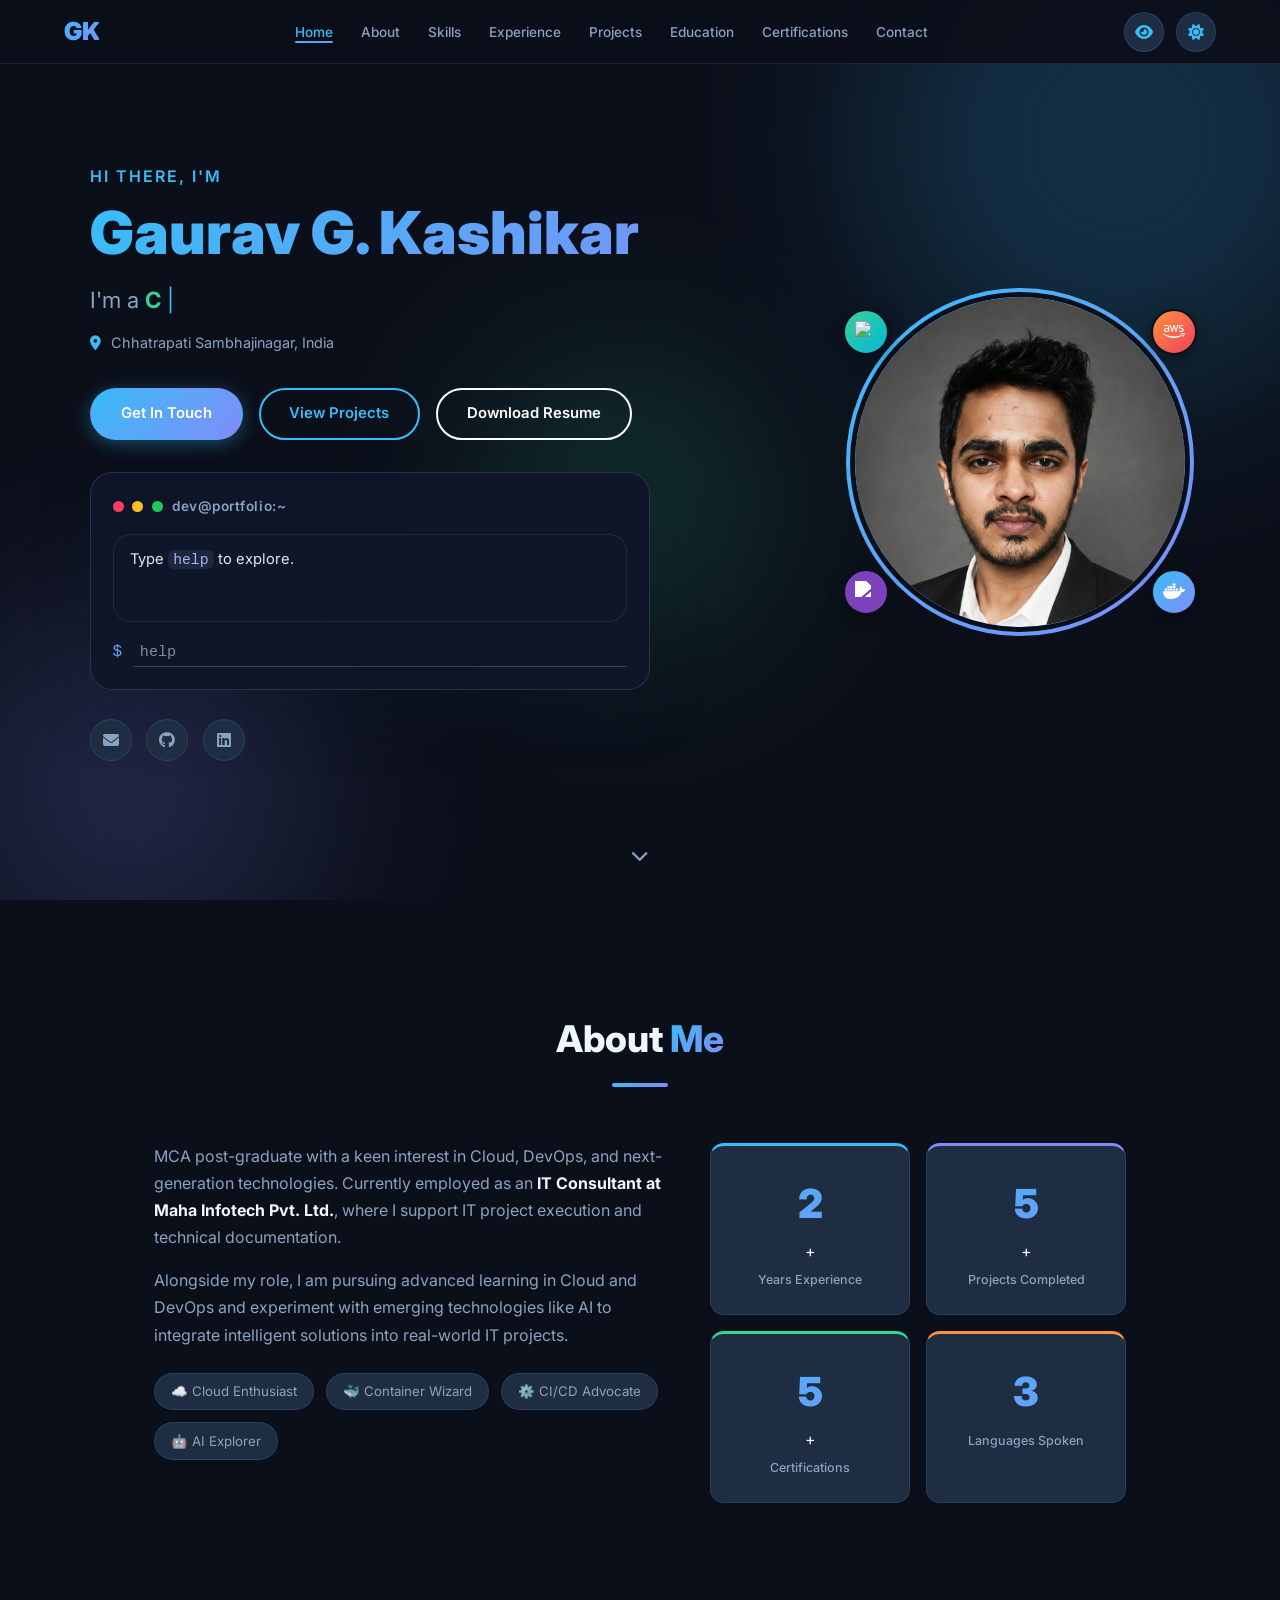
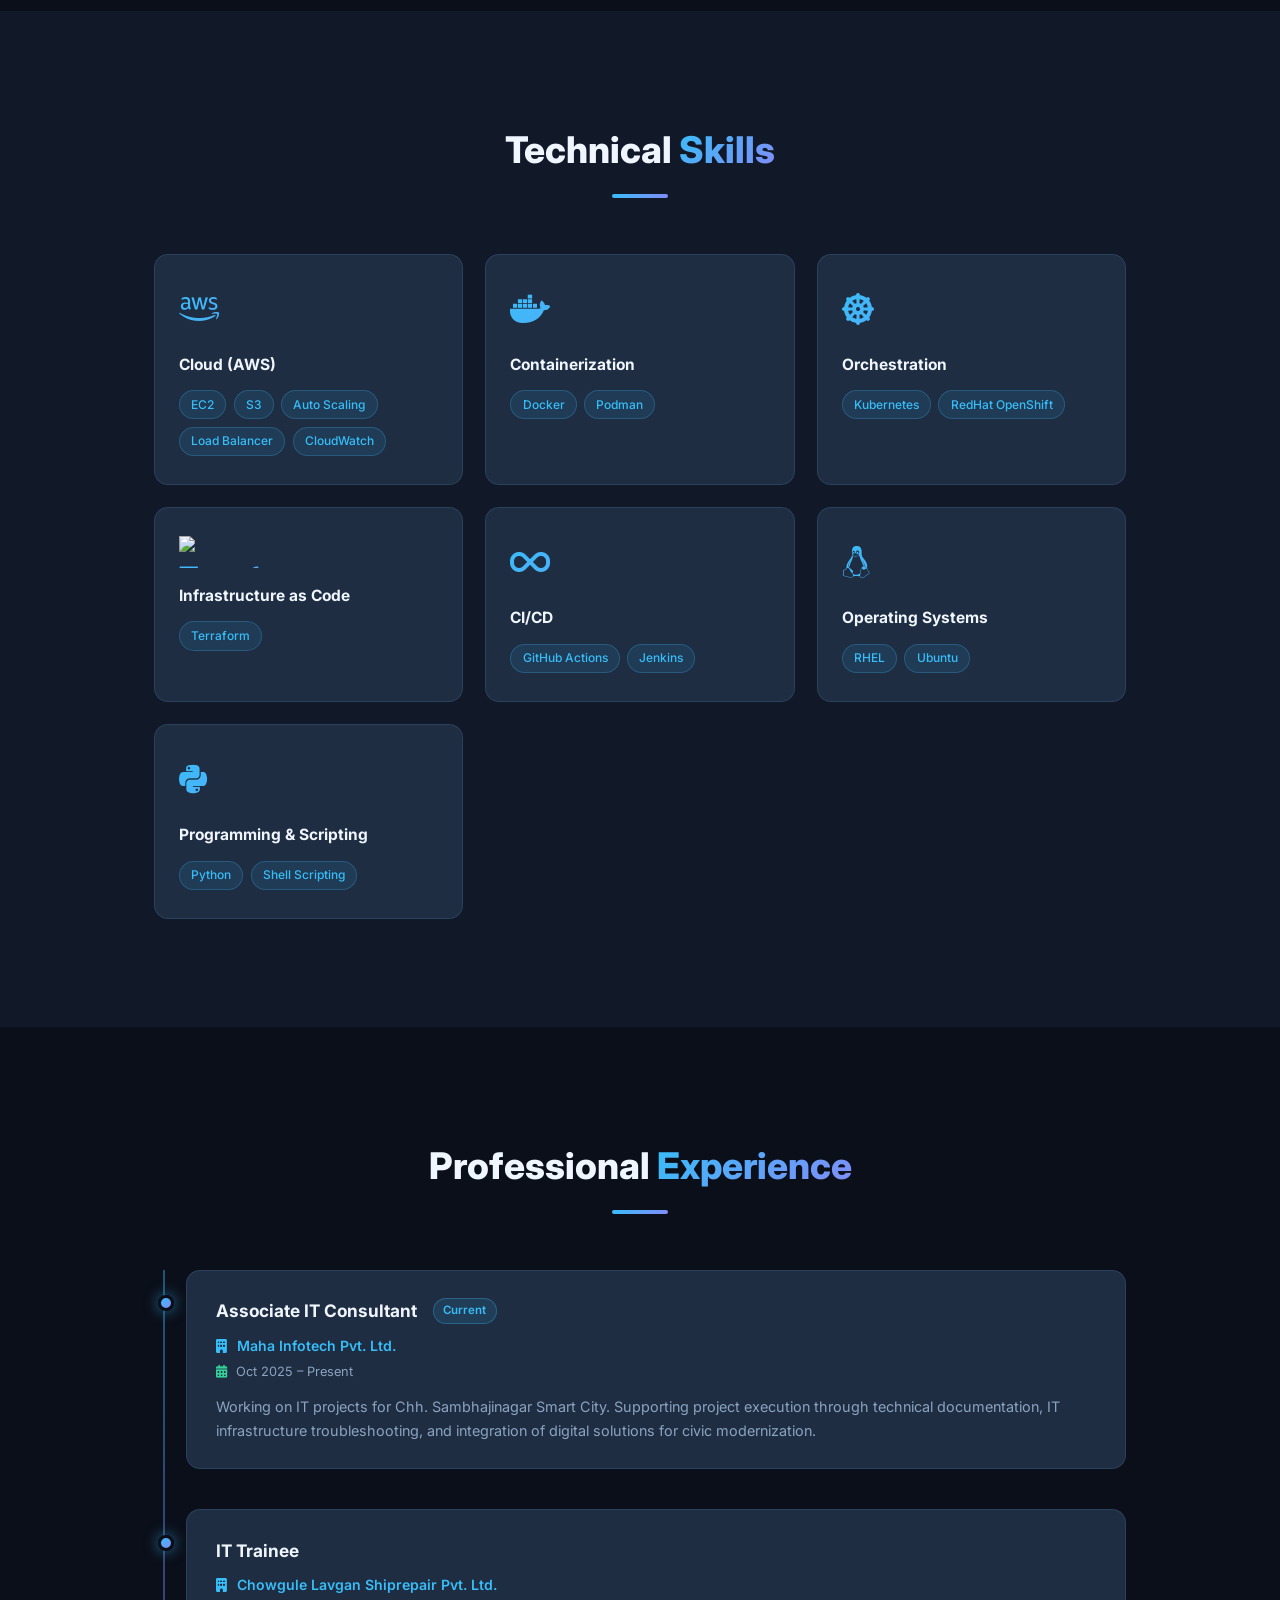
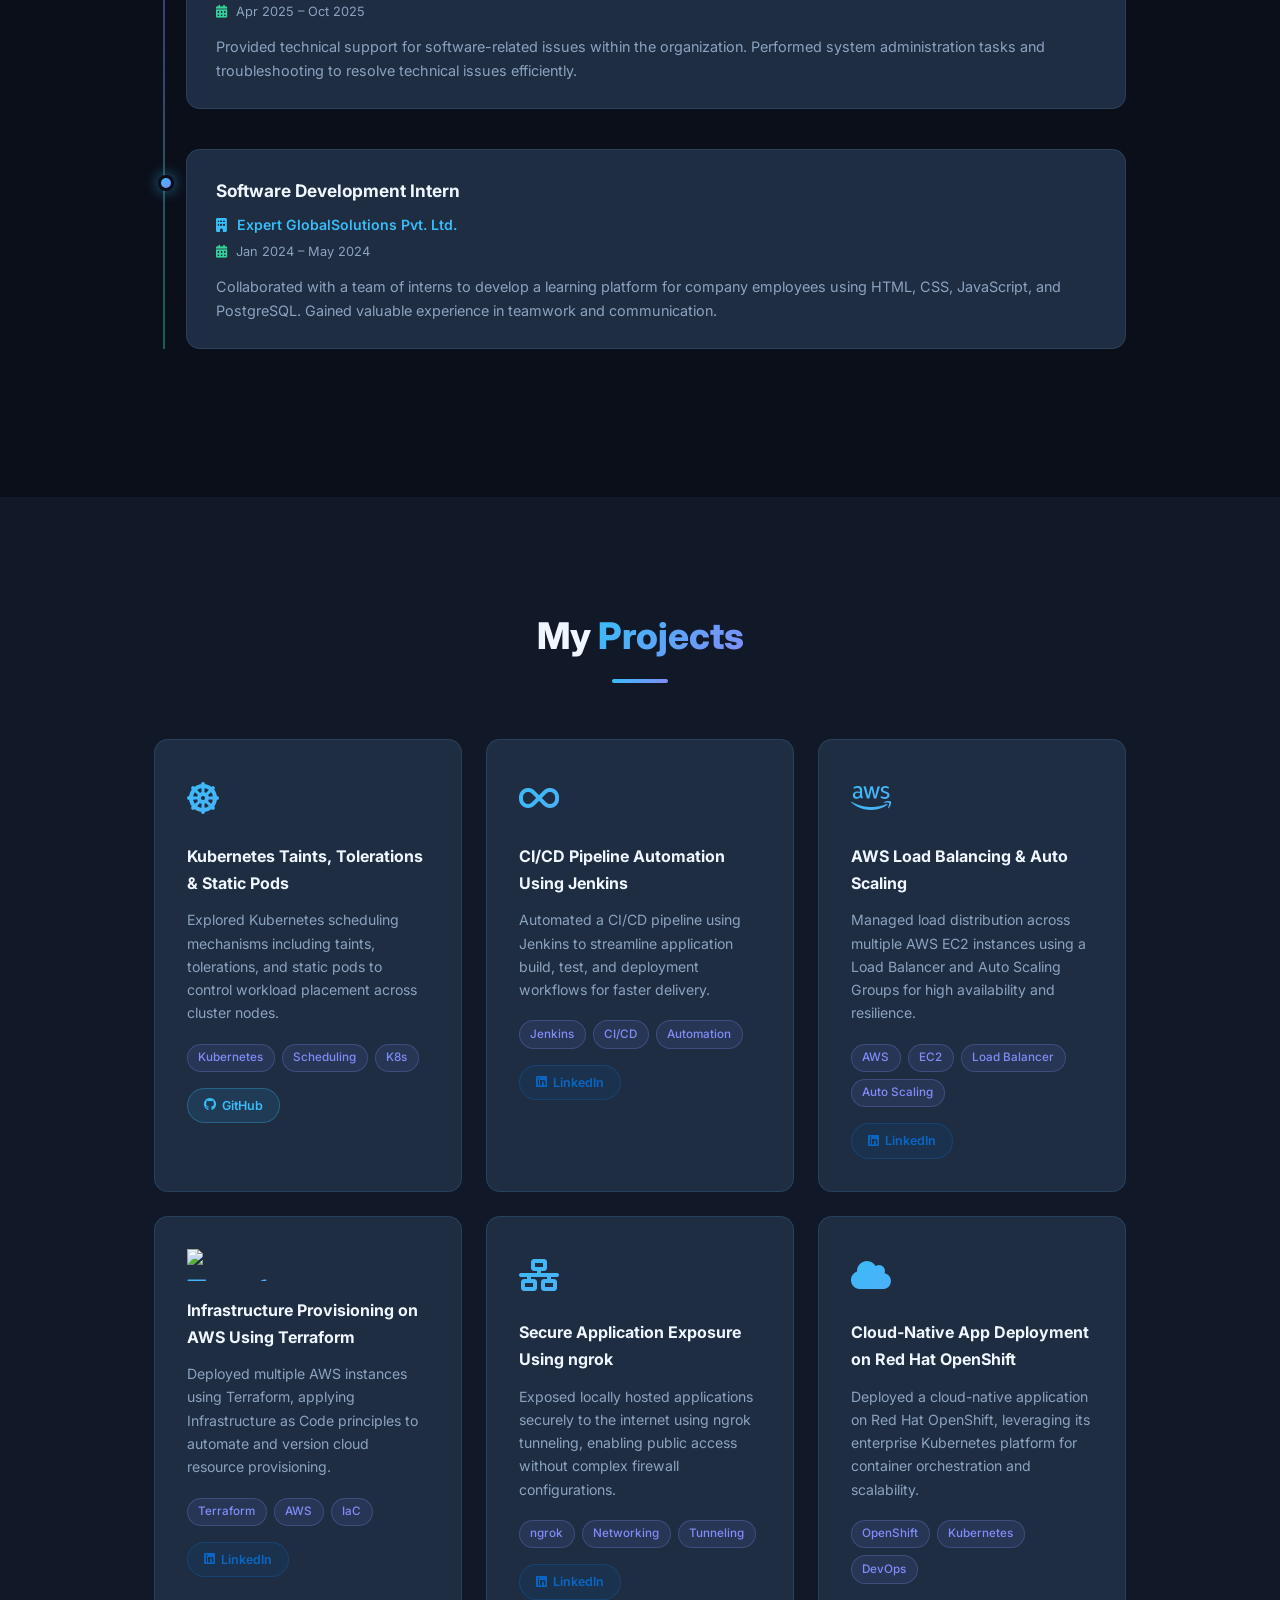
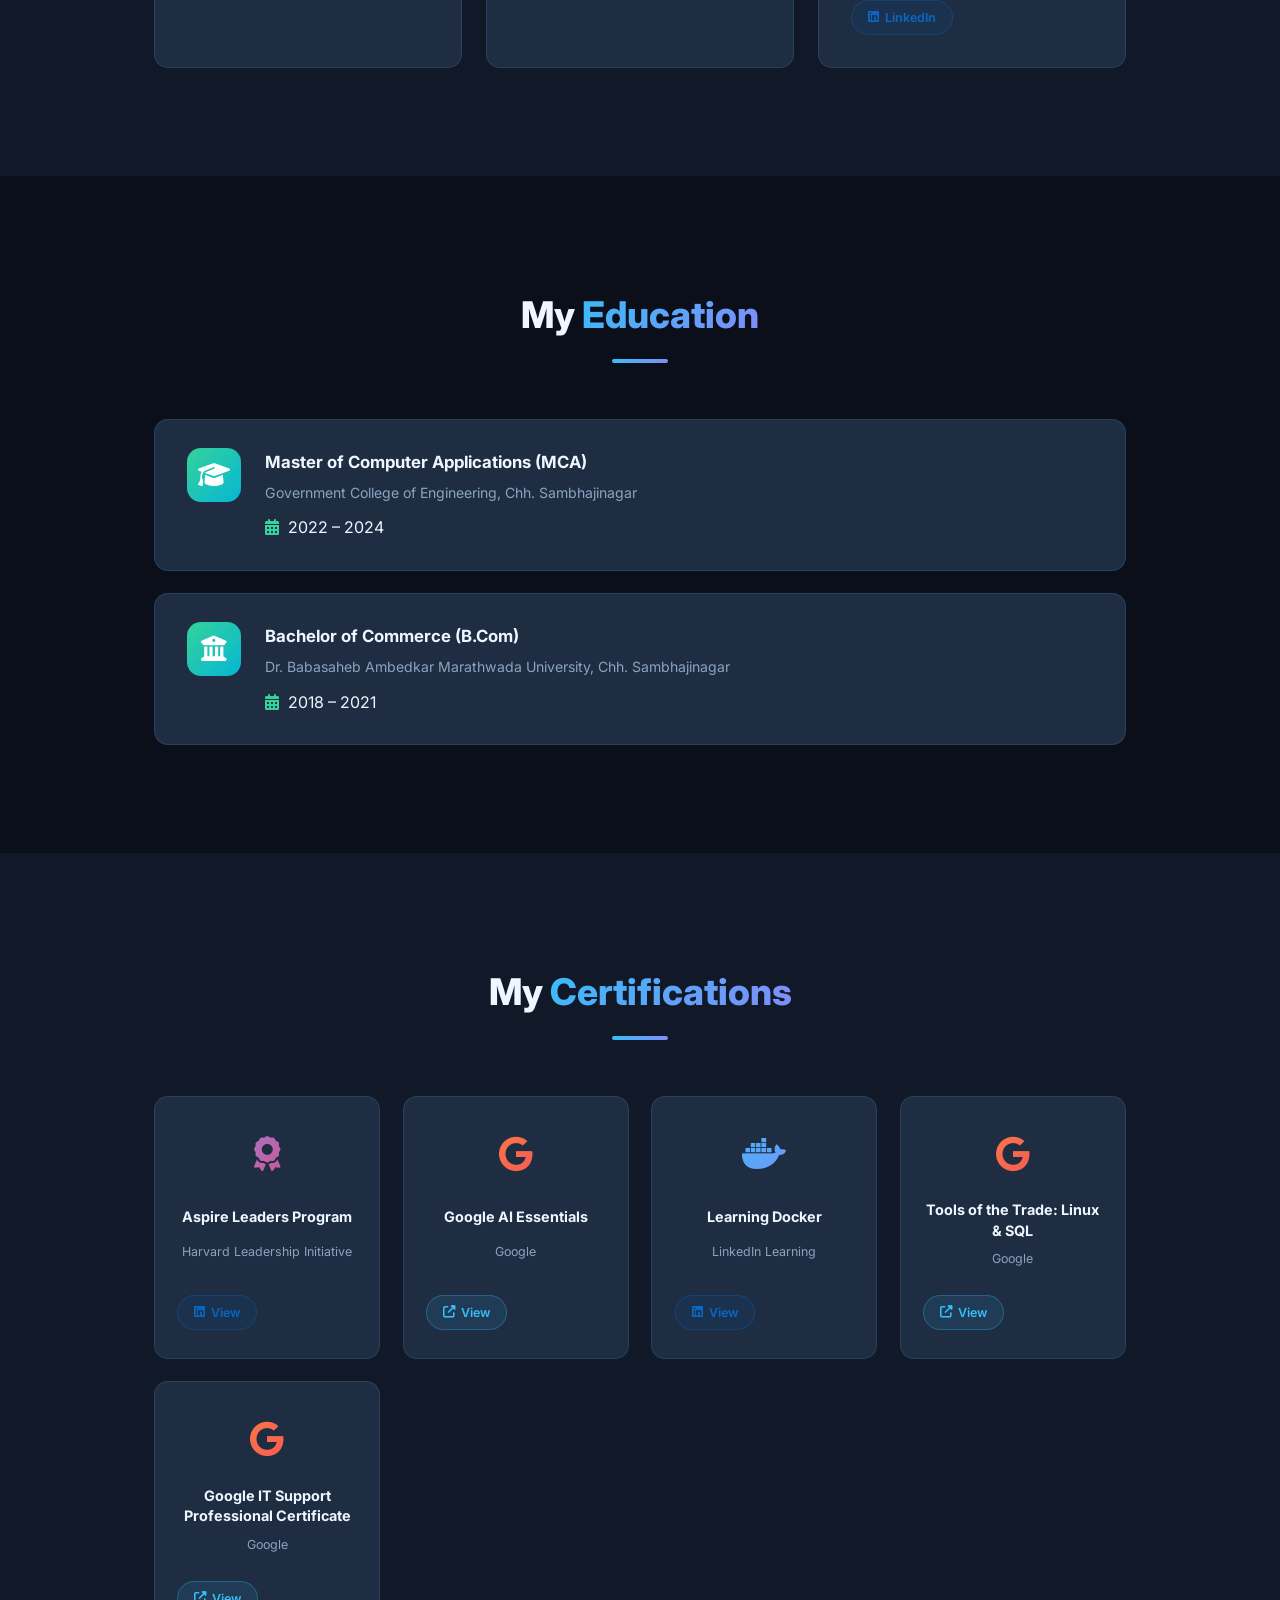
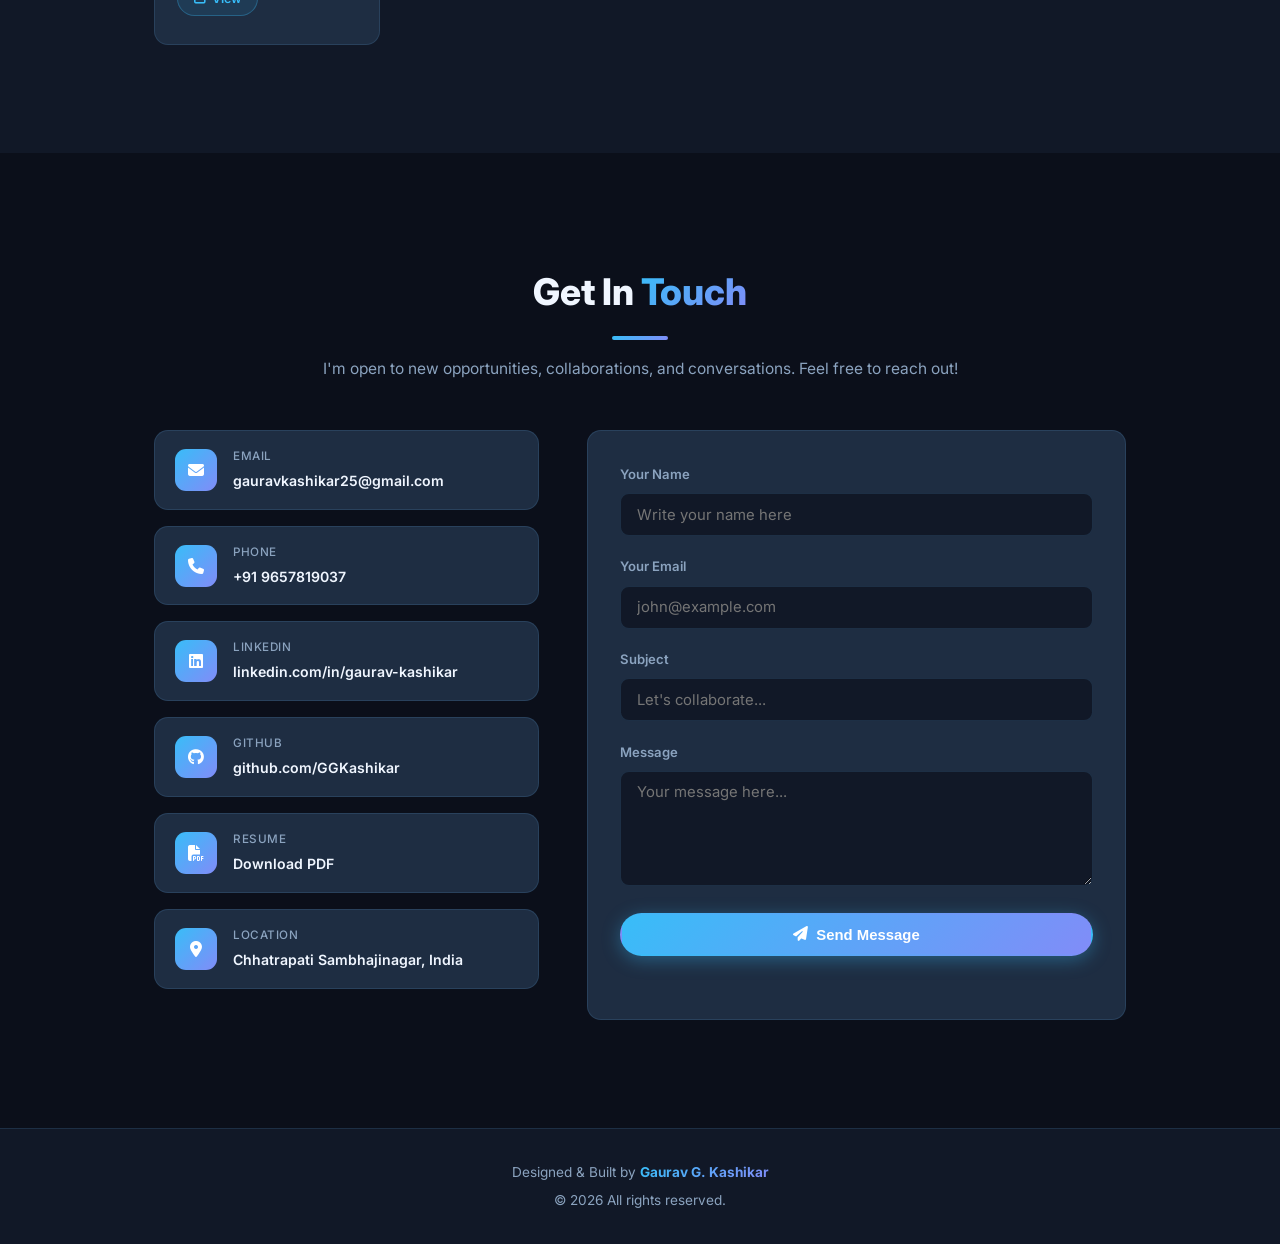
==== commit 7169d422: "Add files via upload" ====
--- a/index.html
+++ b/index.html
@@ -4,12 +4,95 @@
   <meta charset="UTF-8" />
   <meta name="viewport" content="width=device-width, initial-scale=1.0" />
   <title>Gaurav G. Kashikar | IT Consultant</title>
+  <meta name="description" content="Gaurav Kashikar — Associate IT Consultant and aspiring DevOps Engineer in Chhatrapati Sambhajinagar, skilled in AWS, Docker, Kubernetes, Terraform, Jenkins and CI/CD." />
+  <meta name="robots" content="index, follow" />
+  <link rel="canonical" href="https://ggkashikar.github.io/my-portfolio/" />
+  <meta property="og:type" content="website" />
+  <meta property="og:url" content="https://ggkashikar.github.io/my-portfolio/" />
+  <meta property="og:title" content="Gaurav G. Kashikar | IT Consultant" />
+  <meta property="og:description" content="Gaurav Kashikar — Associate IT Consultant and aspiring DevOps Engineer skilled in AWS, Docker, Kubernetes, Terraform and CI/CD." />
+  <meta property="og:image" content="https://ggkashikar.github.io/my-portfolio/og-banner.png" />
+  <meta property="og:image:width" content="1200" />
+  <meta property="og:image:height" content="630" />
+  <meta property="og:image:alt" content="Gaurav G. Kashikar — Associate IT Consultant, Cloud and DevOps" />
+  <meta name="twitter:card" content="summary_large_image" />
+  <meta name="twitter:title" content="Gaurav G. Kashikar | IT Consultant" />
+  <meta name="twitter:description" content="Gaurav Kashikar — Associate IT Consultant and aspiring DevOps Engineer skilled in AWS, Docker, Kubernetes, Terraform and CI/CD." />
+  <meta name="twitter:image" content="https://ggkashikar.github.io/my-portfolio/og-banner.png" />
   <link rel="stylesheet" href="style.css" />
+  <style>
+    [data-theme="light"] .btn-secondary { border-color: var(--p1); color: var(--p1); }
+    [data-theme="light"] .btn-secondary:hover { background: rgba(37,99,235,0.08); }
+    html[data-cvd="friendly"] {
+      --p1: #56B4E9;
+      --p2: #0072B2;
+      --p3: #E69F00;
+      --p4: #D55E00;
+      --g1: linear-gradient(135deg,#56B4E9,#0072B2);
+      --g2: linear-gradient(135deg,#E69F00,#D55E00);
+      --muted: #c5d4e8;
+      --border: rgba(86,180,233,0.45);
+    }
+    html[data-cvd="friendly"][data-theme="light"] {
+      --muted: #334155;
+      --border: rgba(0,114,178,0.4);
+    }
+    html[data-cvd="friendly"] .btn-outline,
+    html[data-cvd="friendly"] .btn-secondary {
+      border-width: 2.5px;
+    }
+    html[data-cvd="protanopia"] {
+      --p1: #0072B2;
+      --p2: #56B4E9;
+      --p3: #E69F00;
+      --p4: #F0E442;
+      --g1: linear-gradient(135deg,#0072B2,#56B4E9);
+      --g2: linear-gradient(135deg,#E69F00,#F0E442);
+    }
+    html[data-cvd="deuteranopia"] {
+      --p1: #0072B2;
+      --p2: #56B4E9;
+      --p3: #D55E00;
+      --p4: #F0E442;
+      --g1: linear-gradient(135deg,#0072B2,#56B4E9);
+      --g2: linear-gradient(135deg,#D55E00,#F0E442);
+    }
+    html[data-cvd="tritanopia"] {
+      --p1: #CC79A7;
+      --p2: #D55E00;
+      --p3: #009E73;
+      --p4: #E69F00;
+      --g1: linear-gradient(135deg,#CC79A7,#D55E00);
+      --g2: linear-gradient(135deg,#009E73,#E69F00);
+    }
+  </style>
+  <script type="application/ld+json">
+  {
+    "@context": "https://schema.org",
+    "@type": "Person",
+    "name": "Gaurav G. Kashikar",
+    "jobTitle": "Associate IT Consultant",
+    "description": "Aspiring DevOps Engineer skilled in AWS, Docker, Kubernetes, Terraform, Jenkins and CI/CD.",
+    "url": "https://ggkashikar.github.io/my-portfolio/",
+    "image": "https://ggkashikar.github.io/my-portfolio/my-pic.png",
+    "email": "mailto:gauravkashikar25@gmail.com",
+    "telephone": "+91-9657819037",
+    "address": {
+      "@type": "PostalAddress",
+      "addressLocality": "Chhatrapati Sambhajinagar",
+      "addressCountry": "IN"
+    },
+    "sameAs": [
+      "https://github.com/GGKashikar",
+      "https://www.linkedin.com/in/gaurav-kashikar/"
+    ]
+  }
+  </script>
   <link href="https://fonts.googleapis.com/css2?family=Inter:wght@300;400;500;600;700;800;900&display=swap" rel="stylesheet" />
   <link rel="stylesheet" href="https://cdnjs.cloudflare.com/ajax/libs/font-awesome/6.5.0/css/all.min.css" />
   <!-- EmailJS for contact form delivery -->
   <script src="https://cdn.jsdelivr.net/npm/@emailjs/browser@4/dist/email.min.js"></script>
-  <script>emailjs.init('ke11rJ8c0PkKLfGh7');</script>
+  <script>if (typeof emailjs !== 'undefined') emailjs.init('ke11rJ8c0PkKLfGh7');</script>
 </head>
 <body>
 
@@ -27,6 +110,9 @@
       <li><a href="#contact">Contact</a></li>
     </ul>
     <div class="nav-right">
+      <button class="theme-toggle" id="cvd-toggle" aria-label="Color vision mode" title="Color-blind friendly mode: Off">
+        <i class="fas fa-eye" id="cvd-icon"></i>
+      </button>
       <button class="theme-toggle" id="theme-toggle" aria-label="Toggle theme" title="Toggle light/dark mode">
         <i class="fas fa-moon" id="theme-icon"></i>
       </button>
@@ -49,14 +135,14 @@
         <h1 class="hero-name">Gaurav G. Kashikar</h1>
         <div class="hero-role">
           <span class="role-prefix">I'm an </span>
-          <span class="role-typed" id="typed-role"></span>
+          <span class="role-typed" id="typed-role">IT Consultant</span>
           <span class="cursor">|</span>
         </div>
         <p class="hero-location"><i class="fas fa-map-marker-alt"></i> Chhatrapati Sambhajinagar, India</p>
         <div class="hero-cta">
           <a href="#contact" class="btn btn-primary">Get In Touch</a>
           <a href="#projects" class="btn btn-outline">View Projects</a>
-          <a href="resume_gaurav_kashikar_devops_engineer.pdf" class="btn btn-secondary" target="_blank" rel="noopener">Download Resume</a>
+          <a href="Gaurav_Kashikar_DevOps_Resume.pdf" class="btn btn-secondary" target="_blank" rel="noopener">Download Resume</a>
         </div>
         <div class="terminal-widget" aria-label="Interactive terminal prompt">
           <div class="terminal-header">
@@ -127,19 +213,19 @@
         </div>
         <div class="about-stats">
           <div class="stat-card">
-            <span class="stat-num" data-target="2">0</span>+
+            <span class="stat-num" data-target="2">2</span>+
             <span class="stat-label">Years Experience</span>
           </div>
           <div class="stat-card">
-            <span class="stat-num" data-target="5">0</span>+
+            <span class="stat-num" data-target="5">5</span>+
             <span class="stat-label">Projects Completed</span>
           </div>
           <div class="stat-card">
-            <span class="stat-num" data-target="5">0</span>+
+            <span class="stat-num" data-target="5">5</span>+
             <span class="stat-label">Certifications</span>
           </div>
           <div class="stat-card">
-            <span class="stat-num" data-target="3">0</span>
+            <span class="stat-num" data-target="3">3</span>
             <span class="stat-label">Languages Spoken</span>
           </div>
         </div>
@@ -157,8 +243,11 @@
           <div class="skill-icon"><i class="fab fa-aws"></i></div>
           <h3>Cloud (AWS)</h3>
           <div class="skill-tags">
-            <span>EC2</span><span>S3</span><span>Auto Scaling</span>
-            <span>Load Balancer</span><span>CloudWatch</span>
+            <span>EC2</span>
+            <span>S3</span>
+            <span>Auto Scaling</span>
+            <span>Load Balancer</span>
+            <span>CloudWatch</span>
           </div>
         </div>
 
@@ -166,7 +255,8 @@
           <div class="skill-icon"><i class="fab fa-docker"></i></div>
           <h3>Containerization</h3>
           <div class="skill-tags">
-            <span>Docker</span><span>Podman</span>
+            <span>Docker</span>
+            <span>Podman</span>
           </div>
         </div>
 
@@ -174,7 +264,8 @@
           <div class="skill-icon"><i class="fas fa-dharmachakra"></i></div>
           <h3>Orchestration</h3>
           <div class="skill-tags">
-            <span>Kubernetes</span><span>RedHat OpenShift</span>
+            <span>Kubernetes</span>
+            <span>RedHat OpenShift</span>
           </div>
         </div>
 
@@ -192,7 +283,8 @@
           <div class="skill-icon"><i class="fas fa-infinity"></i></div>
           <h3>CI/CD</h3>
           <div class="skill-tags">
-            <span>GitHub Actions</span><span>Jenkins</span>
+            <span>GitHub Actions</span>
+            <span>Jenkins</span>
           </div>
         </div>
 
@@ -200,7 +292,8 @@
           <div class="skill-icon"><i class="fab fa-linux"></i></div>
           <h3>Operating Systems</h3>
           <div class="skill-tags">
-            <span>RHEL</span><span>Ubuntu</span>
+            <span>RHEL</span>
+            <span>Ubuntu</span>
           </div>
         </div>
 
@@ -208,7 +301,8 @@
           <div class="skill-icon"><i class="fab fa-python"></i></div>
           <h3>Programming &amp; Scripting</h3>
           <div class="skill-tags">
-            <span>Python</span><span>Shell Scripting</span>
+            <span>Python</span>
+            <span>Shell Scripting</span>
           </div>
         </div>
 
@@ -358,7 +452,6 @@
             <p class="edu-institution">Government College of Engineering, Chh. Sambhajinagar</p>
             <p class="edu-meta">
               <span><i class="fas fa-calendar-alt"></i> 2022 – 2024</span>
-              <span><i class="fas fa-star"></i> CGPA: 6.79</span>
             </p>
           </div>
         </div>
@@ -370,7 +463,6 @@
             <p class="edu-institution">Dr. Babasaheb Ambedkar Marathwada University, Chh. Sambhajinagar</p>
             <p class="edu-meta">
               <span><i class="fas fa-calendar-alt"></i> 2018 – 2021</span>
-              <span><i class="fas fa-star"></i> CGPA: 7.35</span>
             </p>
           </div>
         </div>
@@ -390,7 +482,7 @@
           <h3>Aspire Leaders Program</h3>
           <p>Harvard Leadership Initiative</p>
           <div class="project-links">
-            <a href="https://www.linkedin.com/in/gaurav-kashikar/overlay/Certifications/950123450/treasury/?profileId=ACoAADIzX-IBpTRbkoaCwGD-4jUbIWK0fmItTX0" target="_blank" rel="noopener" class="proj-btn proj-btn-li"><i class="fab fa-linkedin"></i> View</a>
+            <a href="https://www.linkedin.com/posts/gaurav-kashikar_aspireinstitute-aspireleaders-elp-activity-7478491444505329664-vpWR" target="_blank" rel="noopener" class="proj-btn proj-btn-li"><i class="fab fa-linkedin"></i> View</a>
           </div>
         </div>
 
@@ -470,7 +562,7 @@
               <p class="contact-value">github.com/GGKashikar</p>
             </div>
           </a>
-          <a href="resume_gaurav_kashikar_devops_engineer.pdf" target="_blank" rel="noopener" class="contact-item">
+          <a href="Gaurav_Kashikar_DevOps_Resume.pdf" target="_blank" rel="noopener" class="contact-item">
             <div class="contact-icon"><i class="fas fa-file-pdf"></i></div>
             <div>
               <p class="contact-label">Resume</p>
@@ -516,7 +608,7 @@
   <!-- ── FOOTER ── -->
   <footer class="footer">
     <p>Designed & Built by <strong>Gaurav G. Kashikar</strong></p>
-    <p>© <span id="year"></span> All rights reserved.</p>
+    <p>© <span id="year">2026</span> All rights reserved.</p>
   </footer>
 
   <button class="back-to-top" id="back-to-top" aria-label="Back to top">
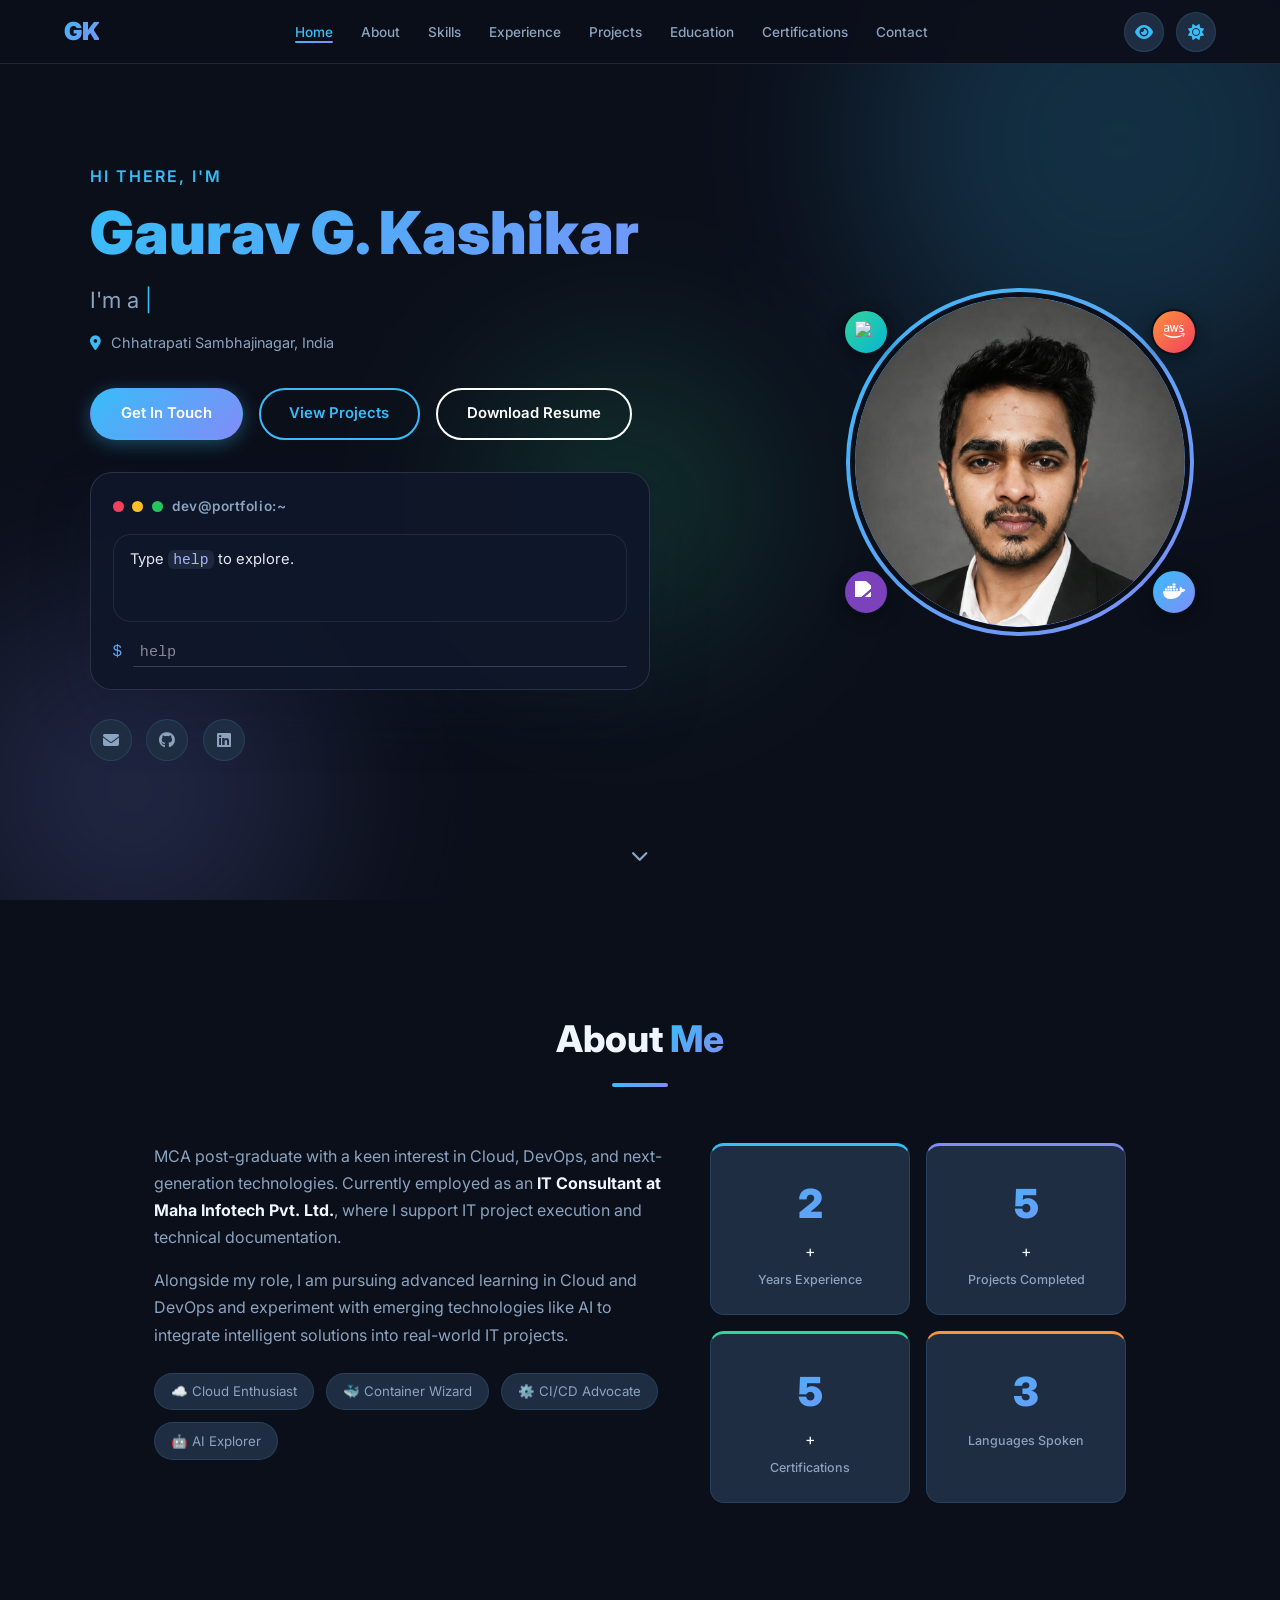
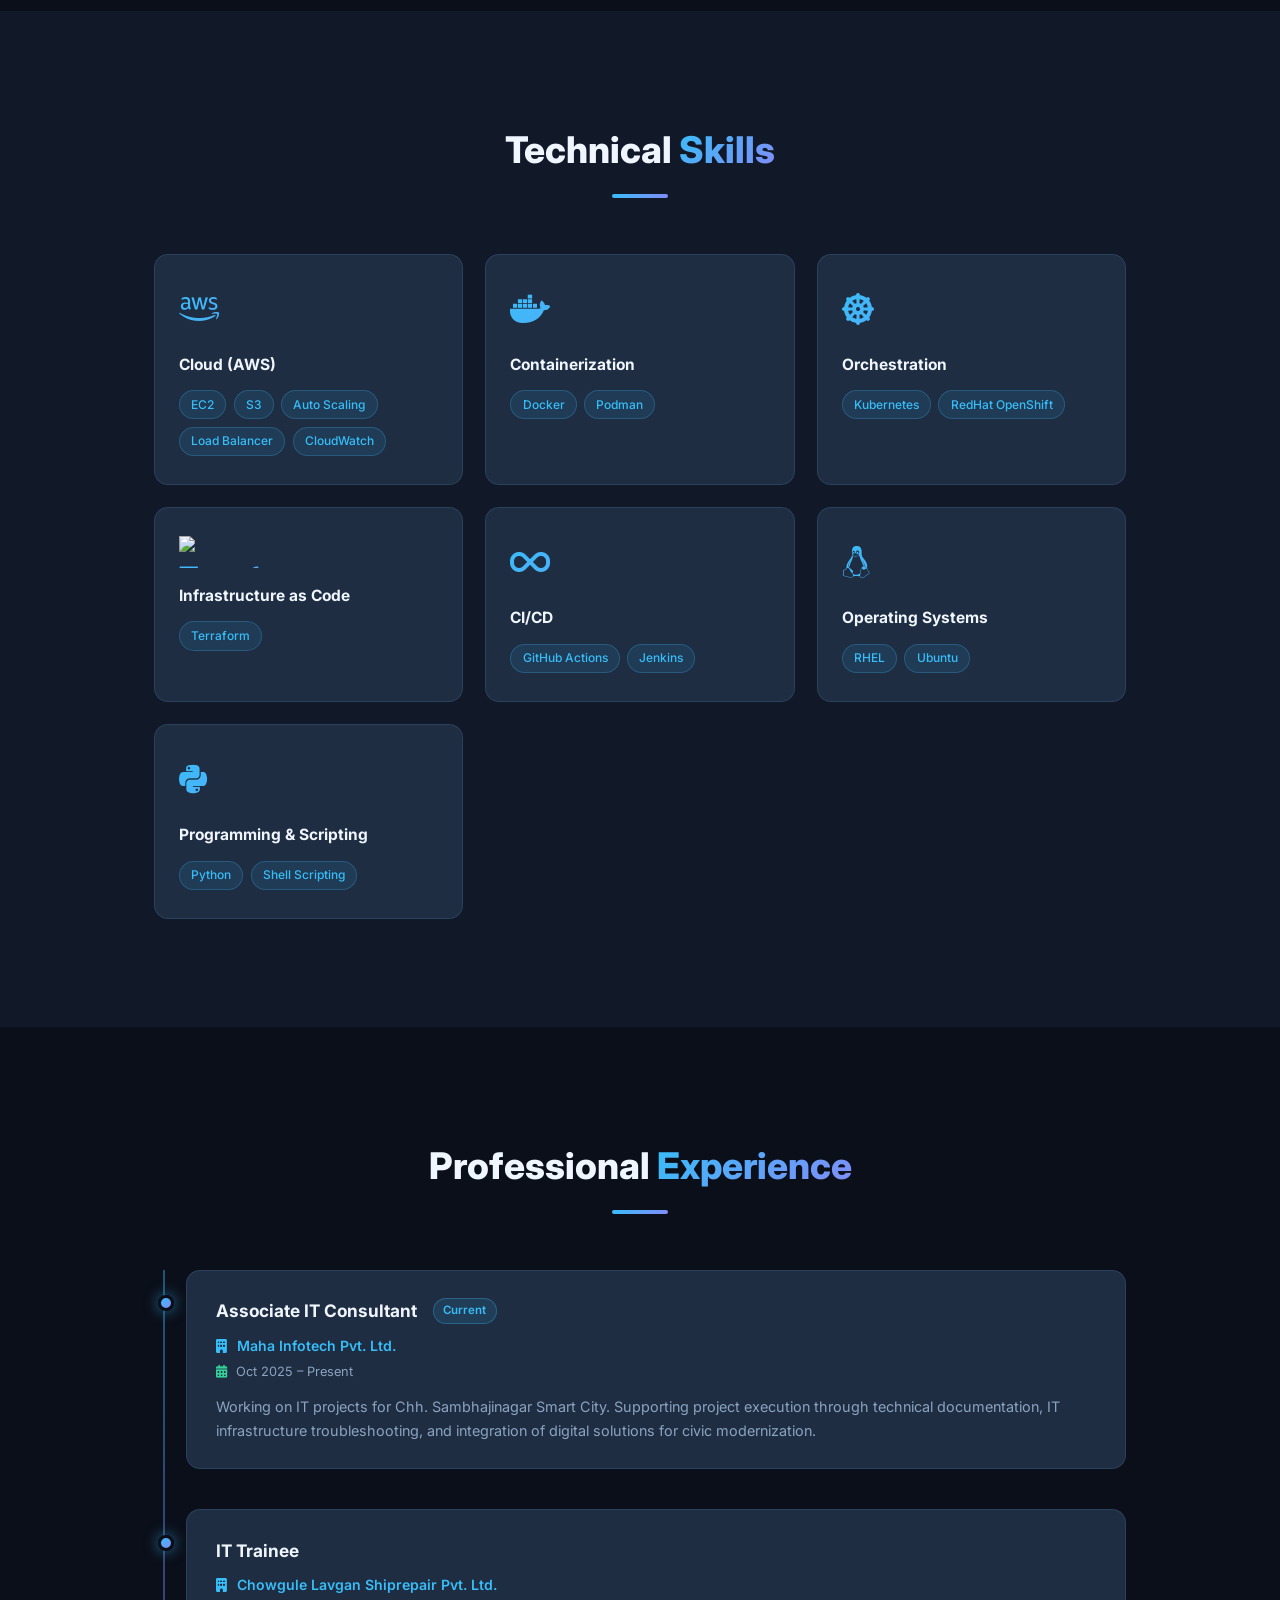
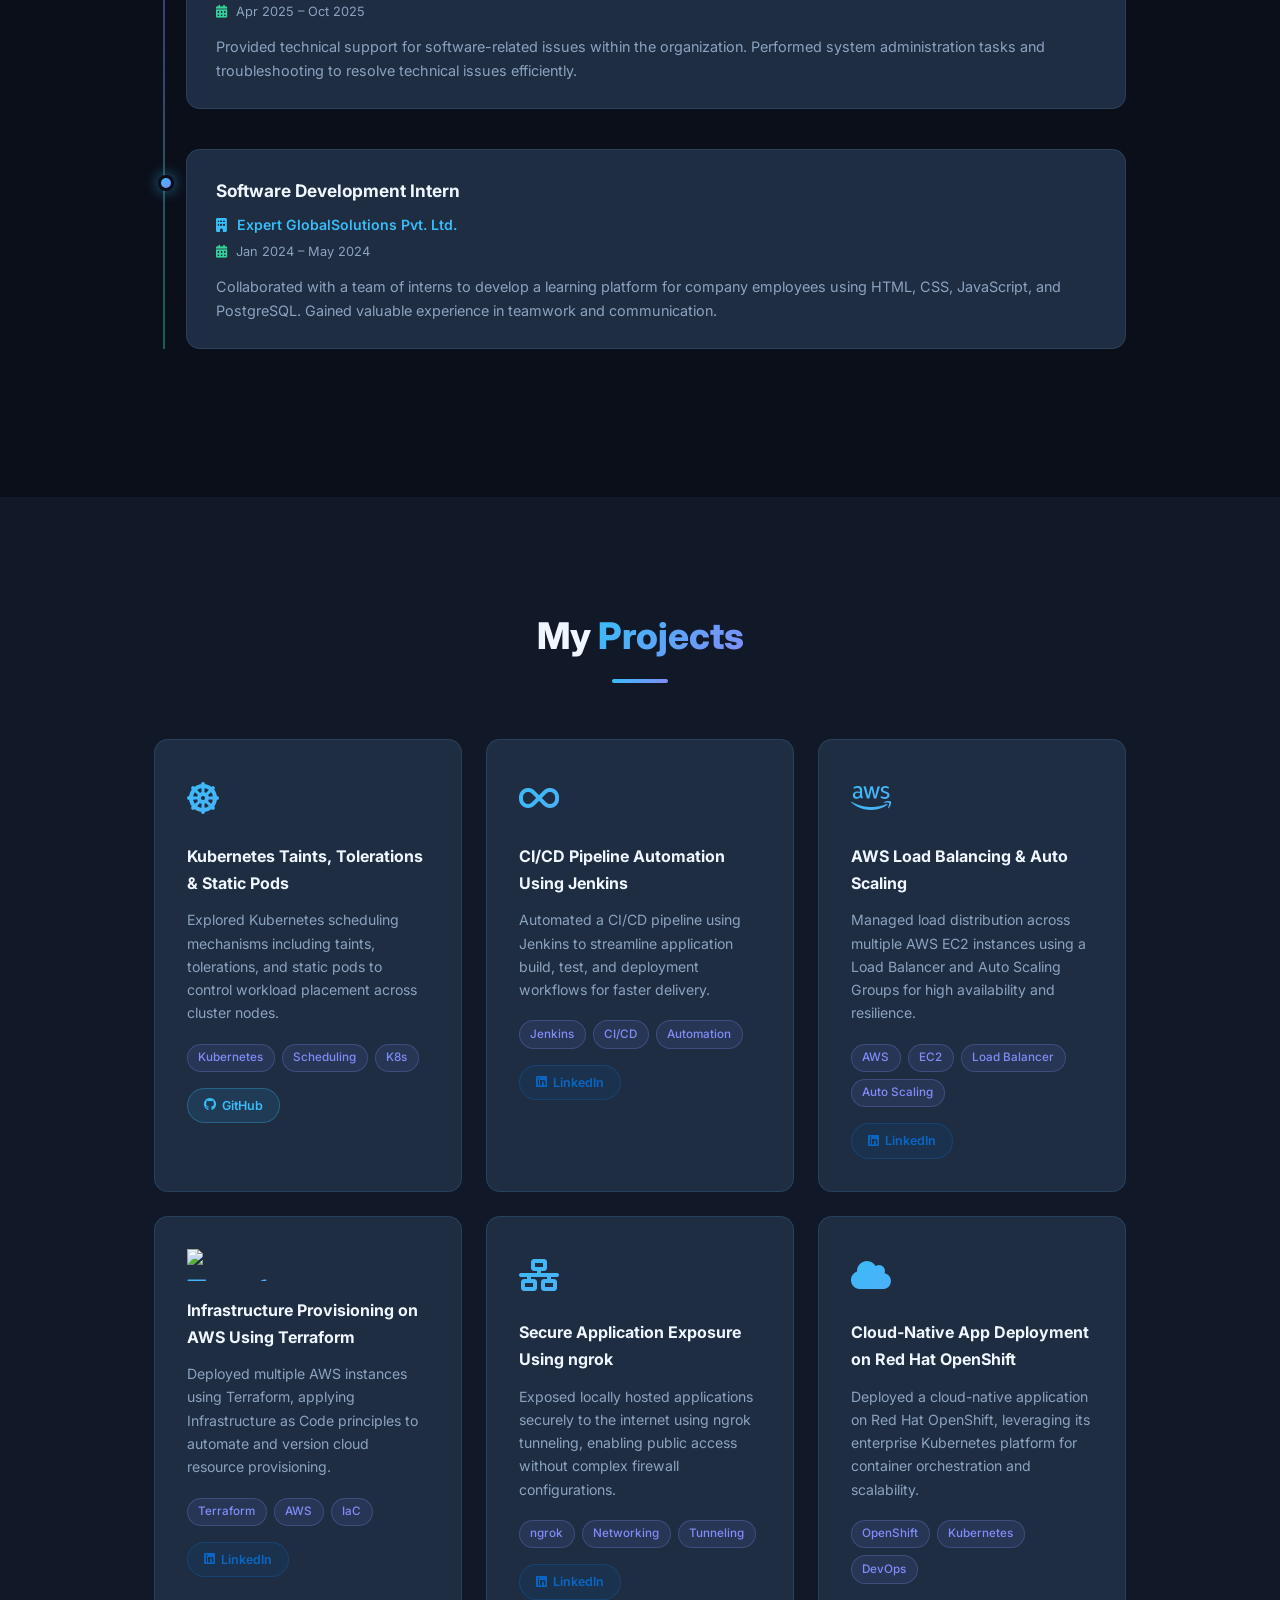
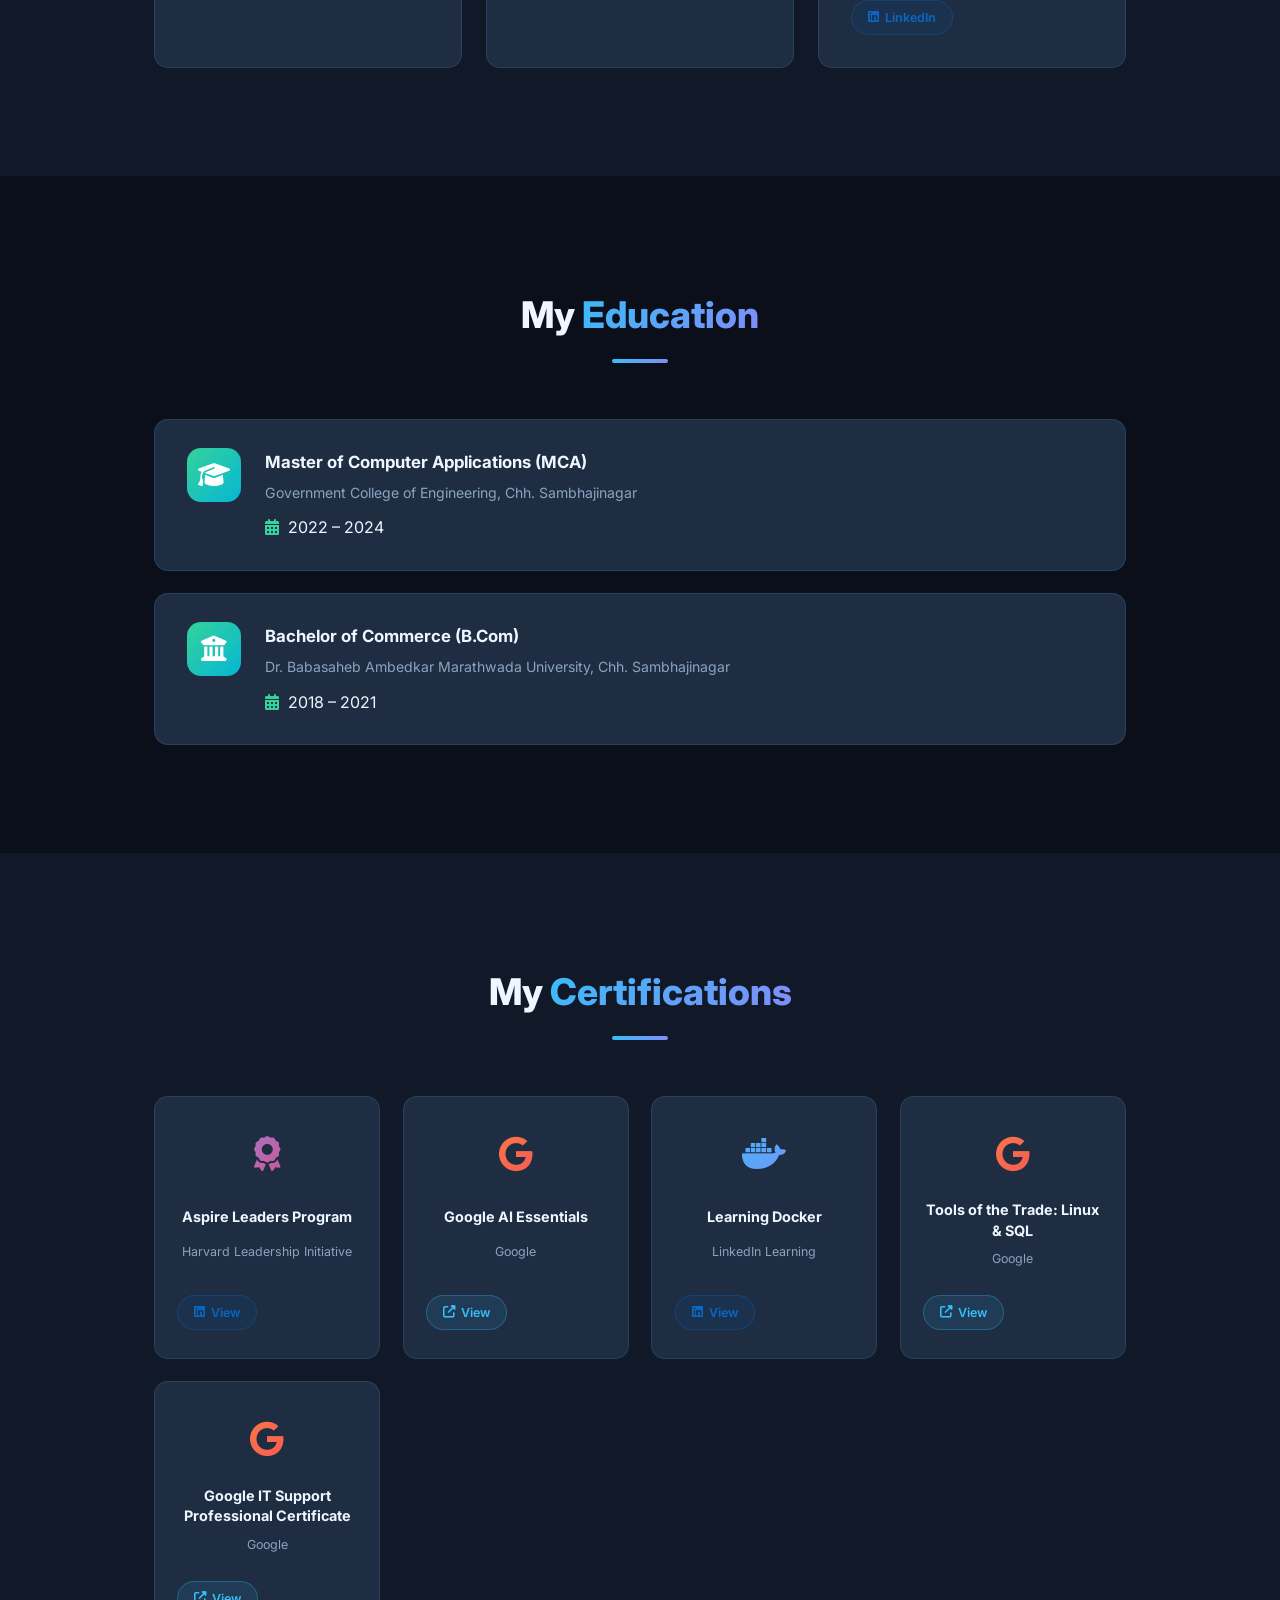
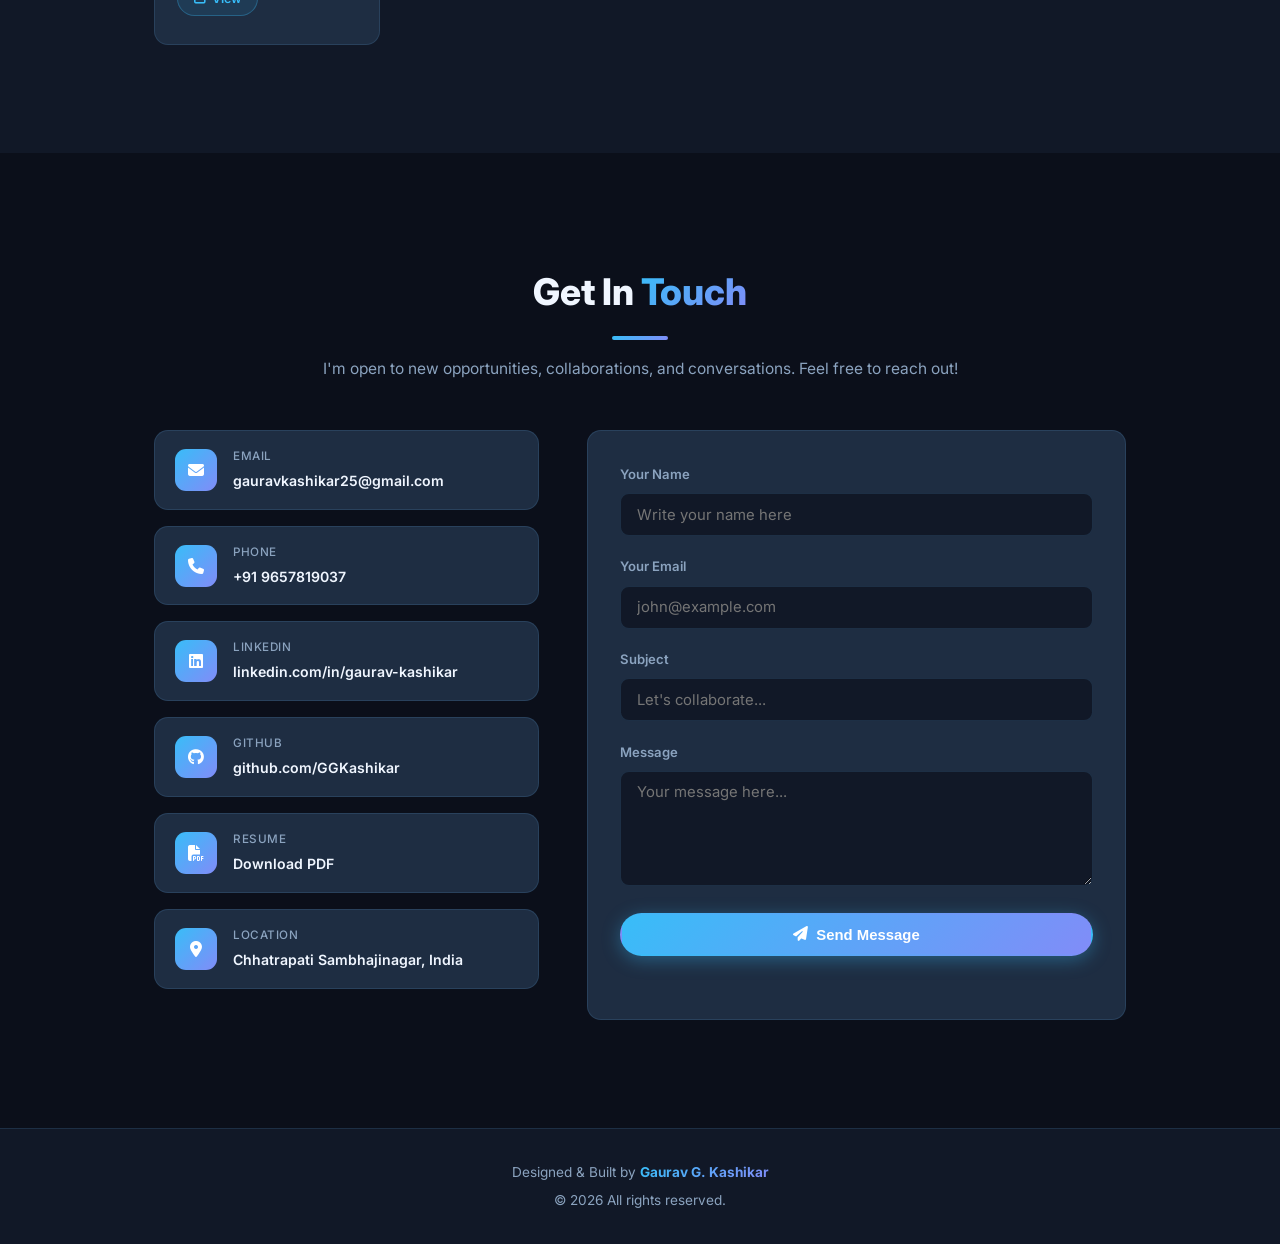
==== commit ef311a3d: "Update portfolio forms and resume" ====
--- a/index.html
+++ b/index.html
@@ -90,9 +90,7 @@
   </script>
   <link href="https://fonts.googleapis.com/css2?family=Inter:wght@300;400;500;600;700;800;900&display=swap" rel="stylesheet" />
   <link rel="stylesheet" href="https://cdnjs.cloudflare.com/ajax/libs/font-awesome/6.5.0/css/all.min.css" />
-  <!-- EmailJS for contact form delivery -->
-  <script src="https://cdn.jsdelivr.net/npm/@emailjs/browser@4/dist/email.min.js"></script>
-  <script>if (typeof emailjs !== 'undefined') emailjs.init('ke11rJ8c0PkKLfGh7');</script>
+  <!-- Web3Forms for contact form delivery -->
 </head>
 <body>
 
@@ -579,6 +577,9 @@
         </div>
 
         <form class="contact-form" id="contact-form">
+          <!-- Web3Forms -->
+          <input type="hidden" name="access_key" value="2997f2a0-fff3-4722-8cb5-7d9e3e79512d" />
+          <input type="checkbox" name="botcheck" style="display:none;" tabindex="-1" autocomplete="off" />
           <div class="form-group">
             <label for="name">Your Name</label>
             <input type="text" id="name" name="name" placeholder="Write your name here" required />
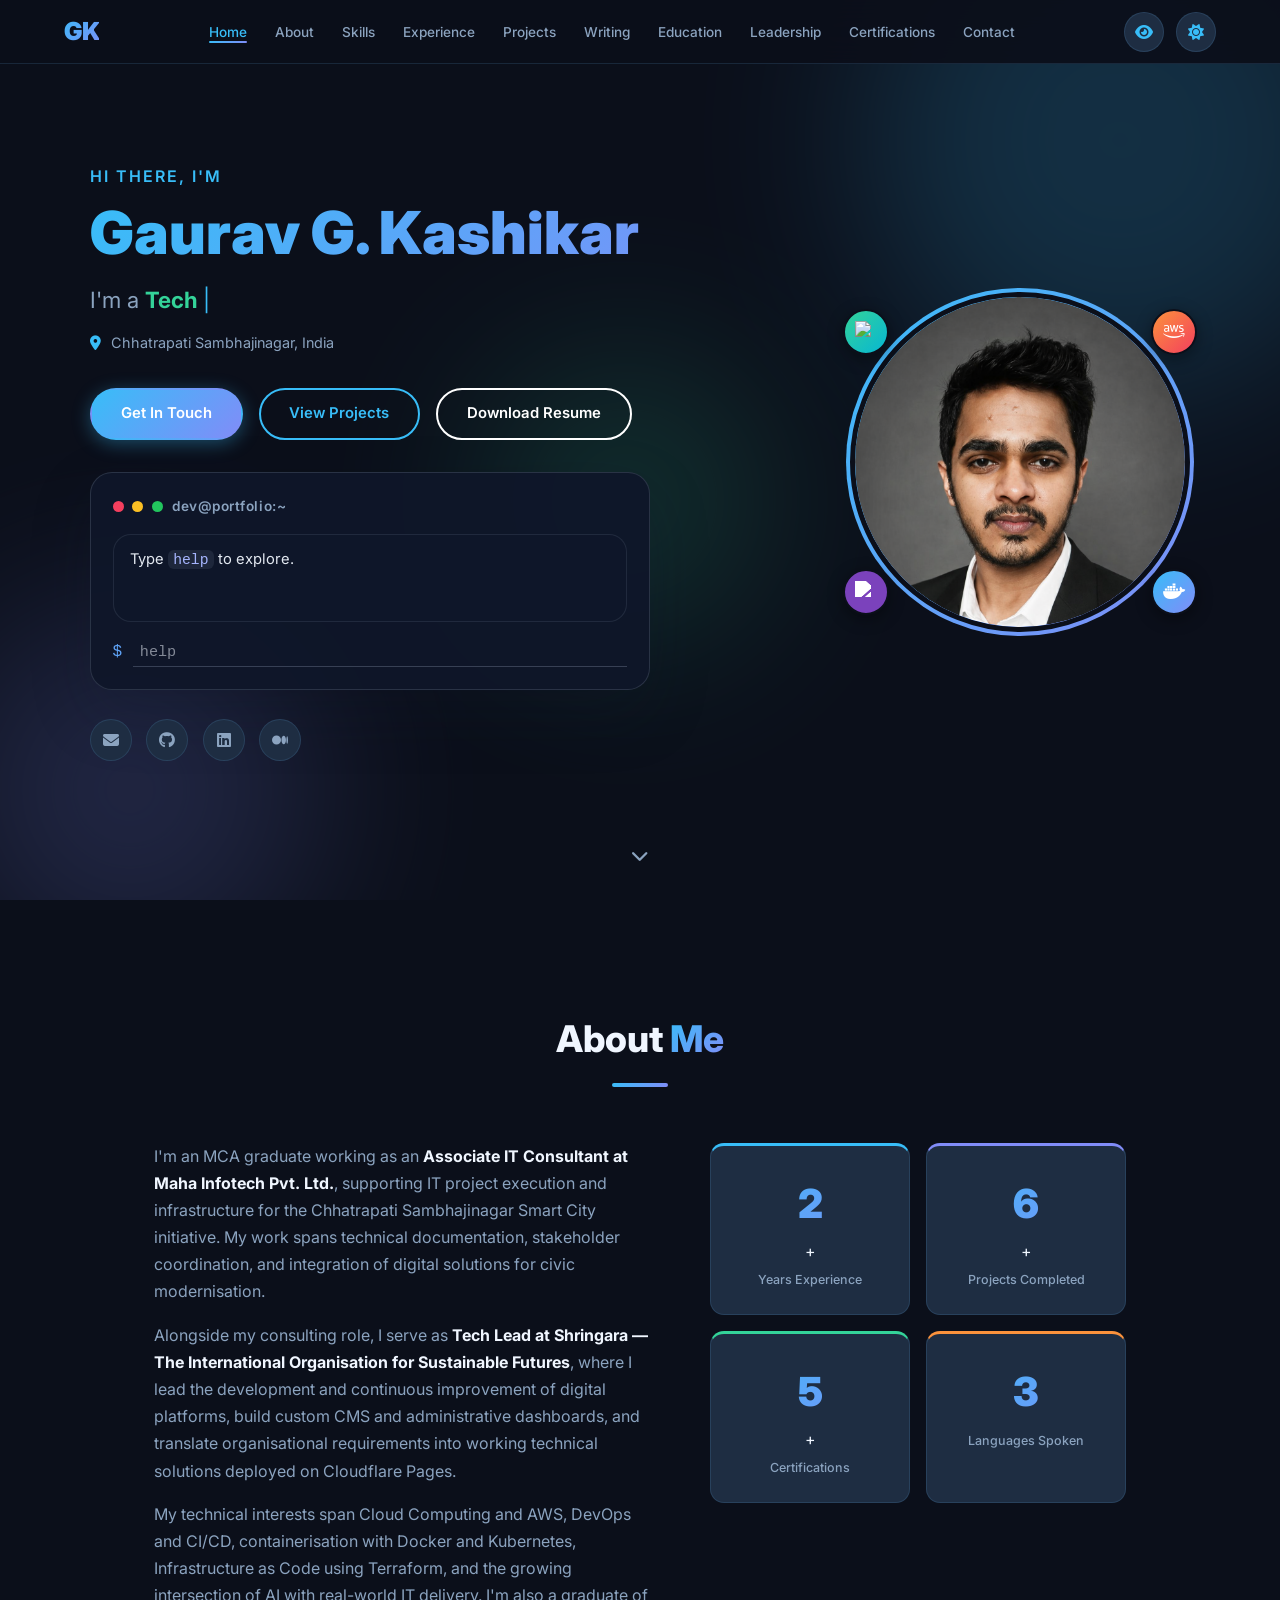
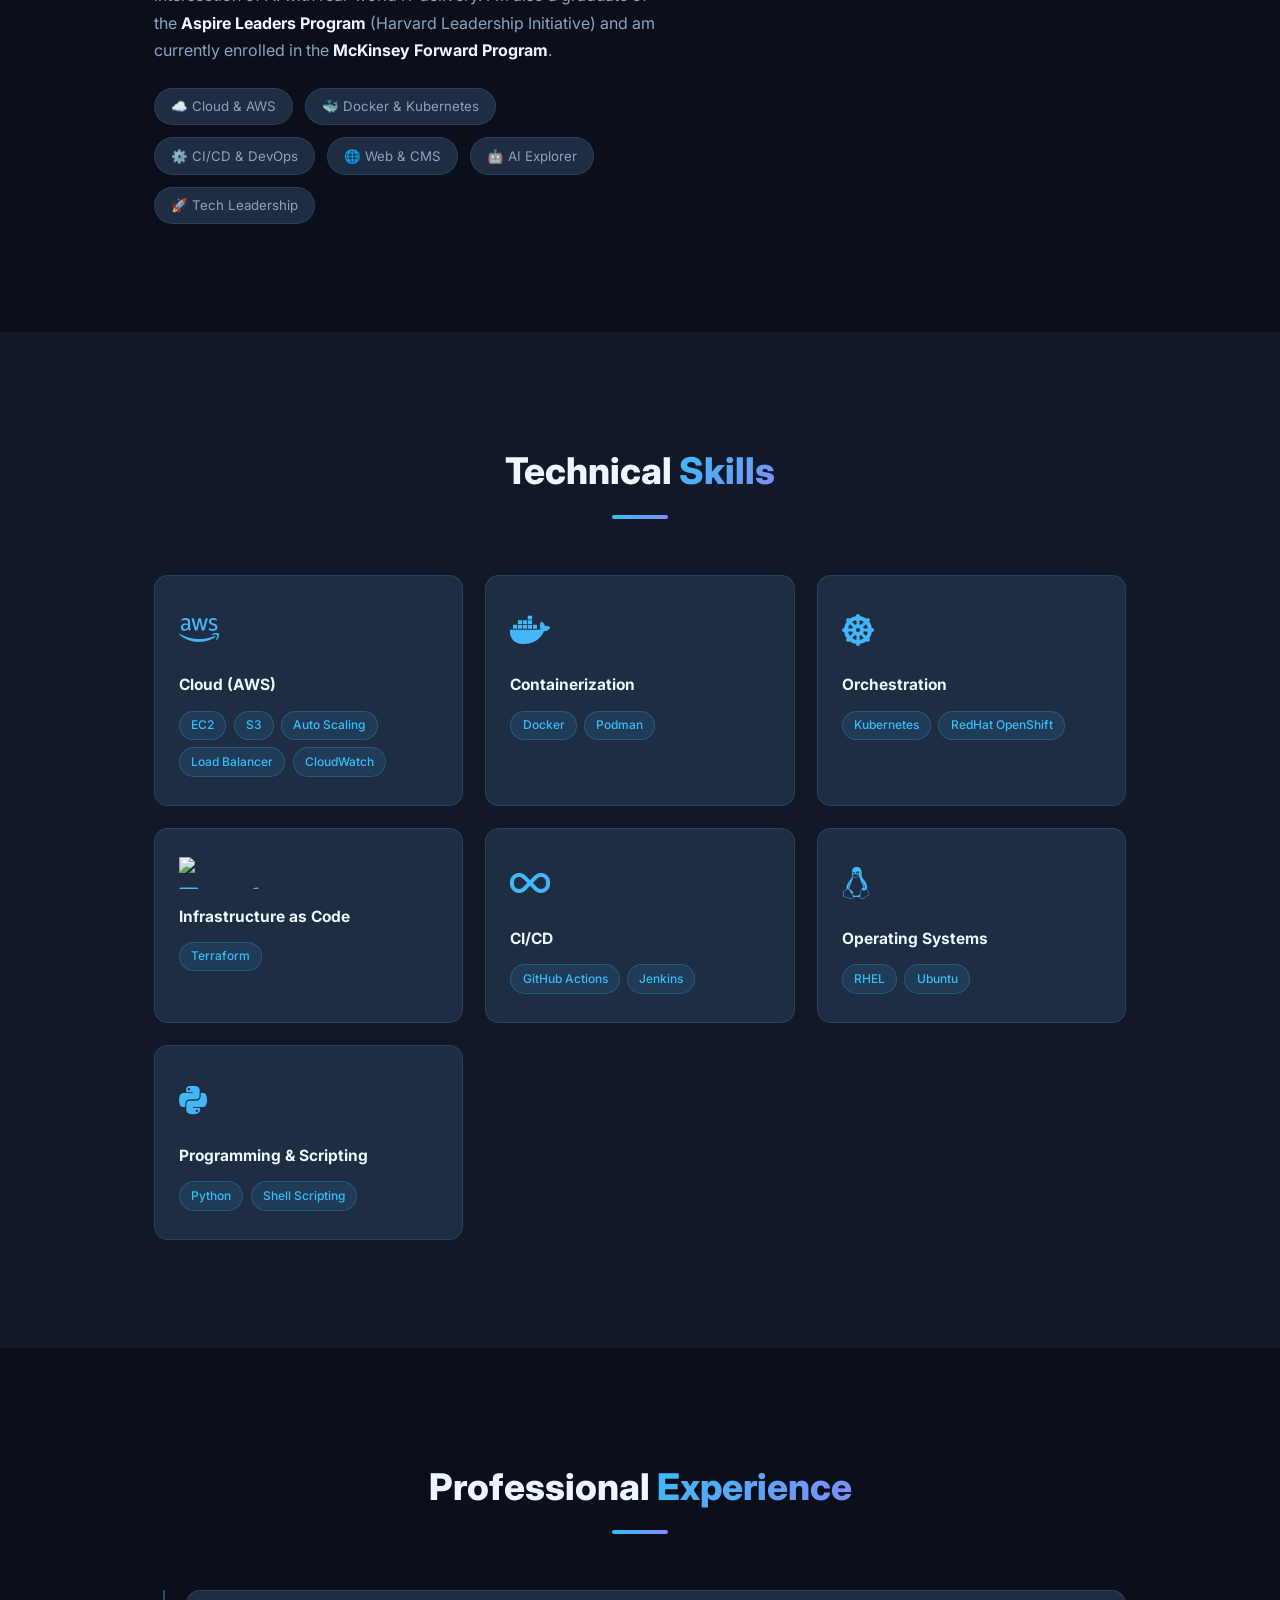
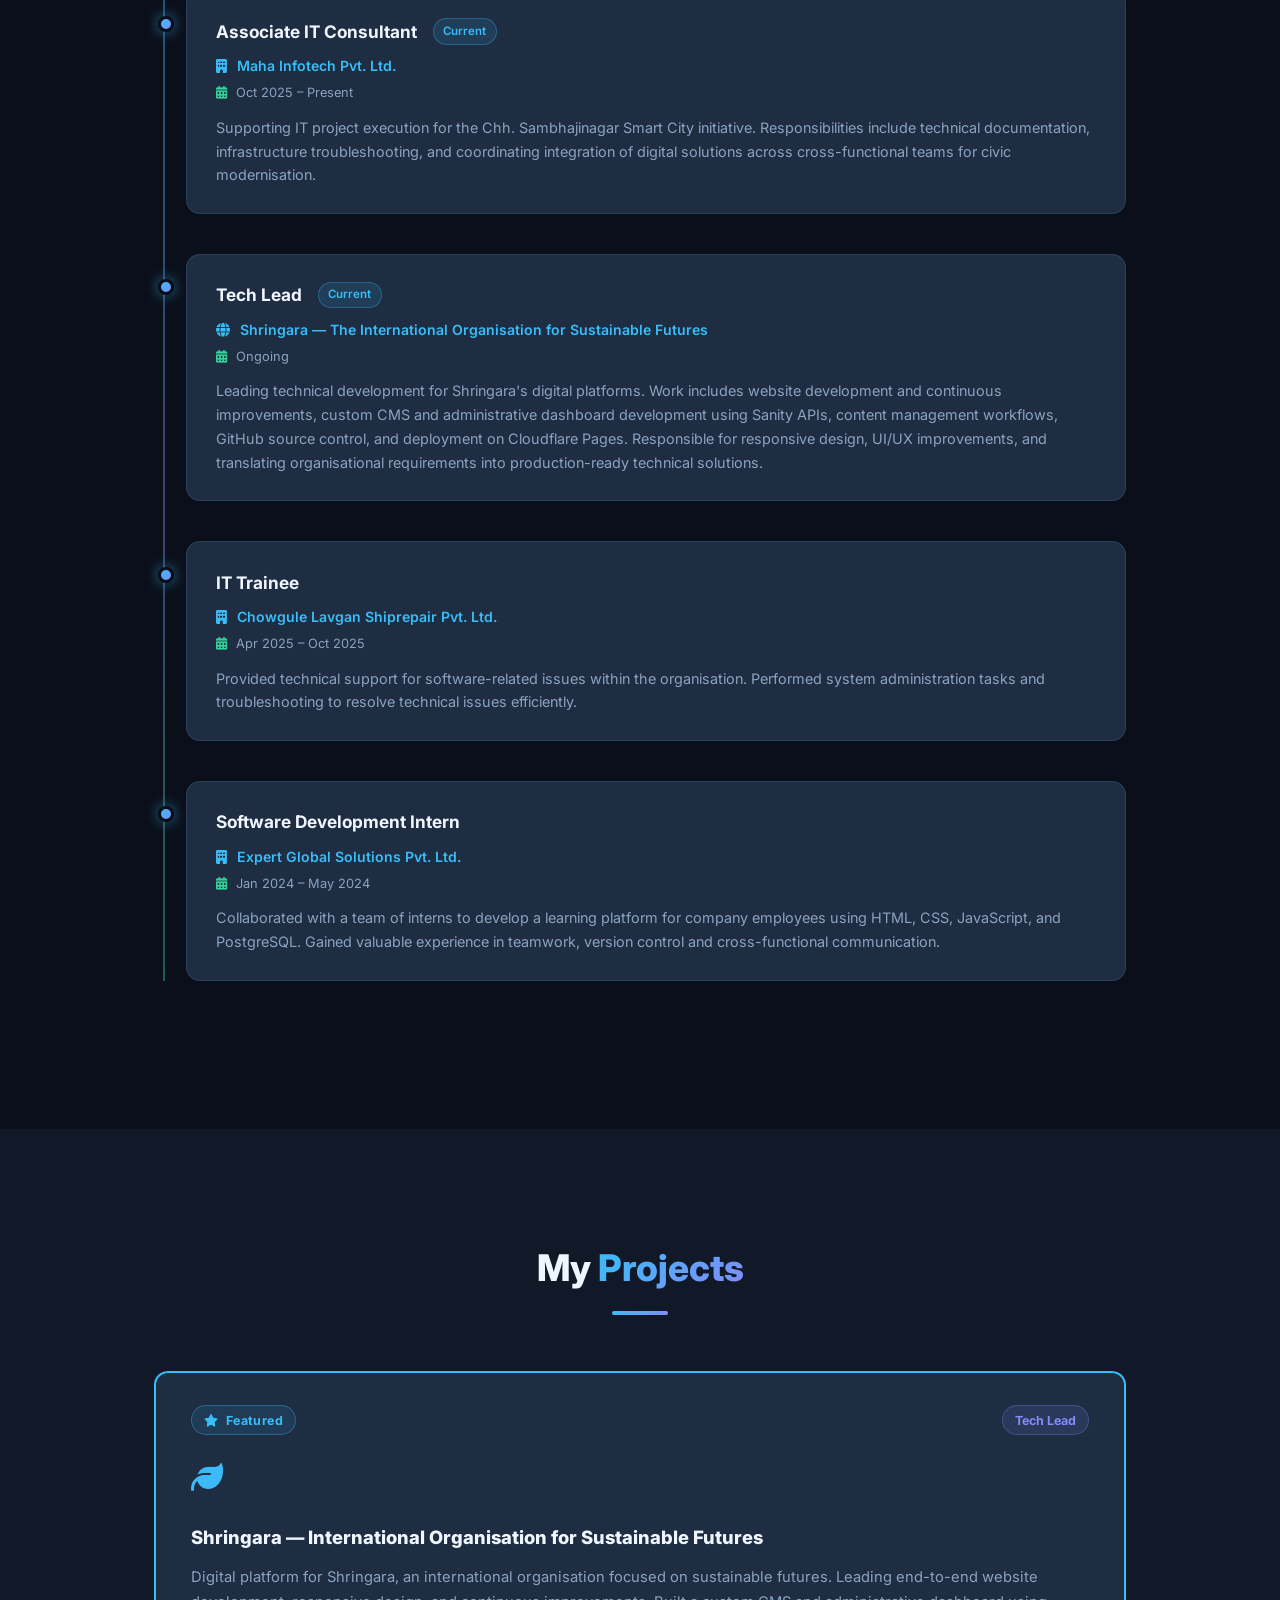
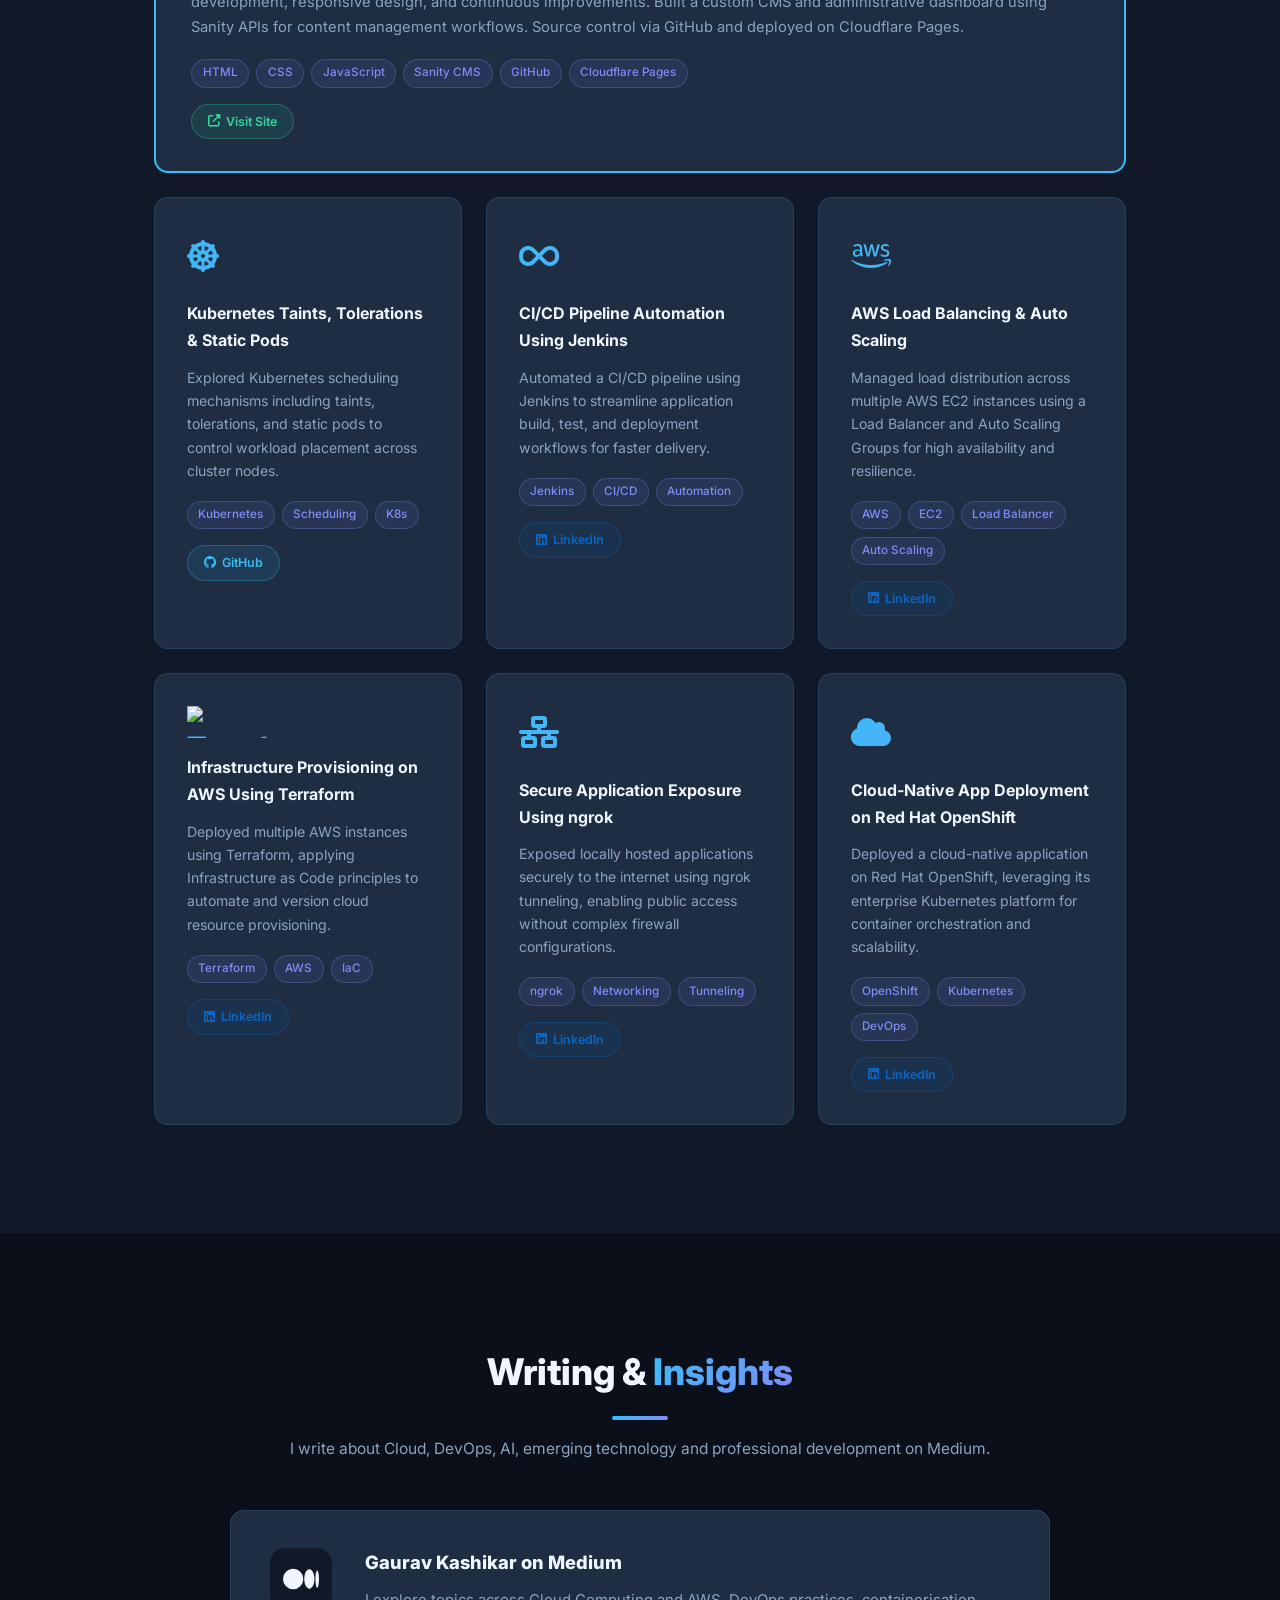
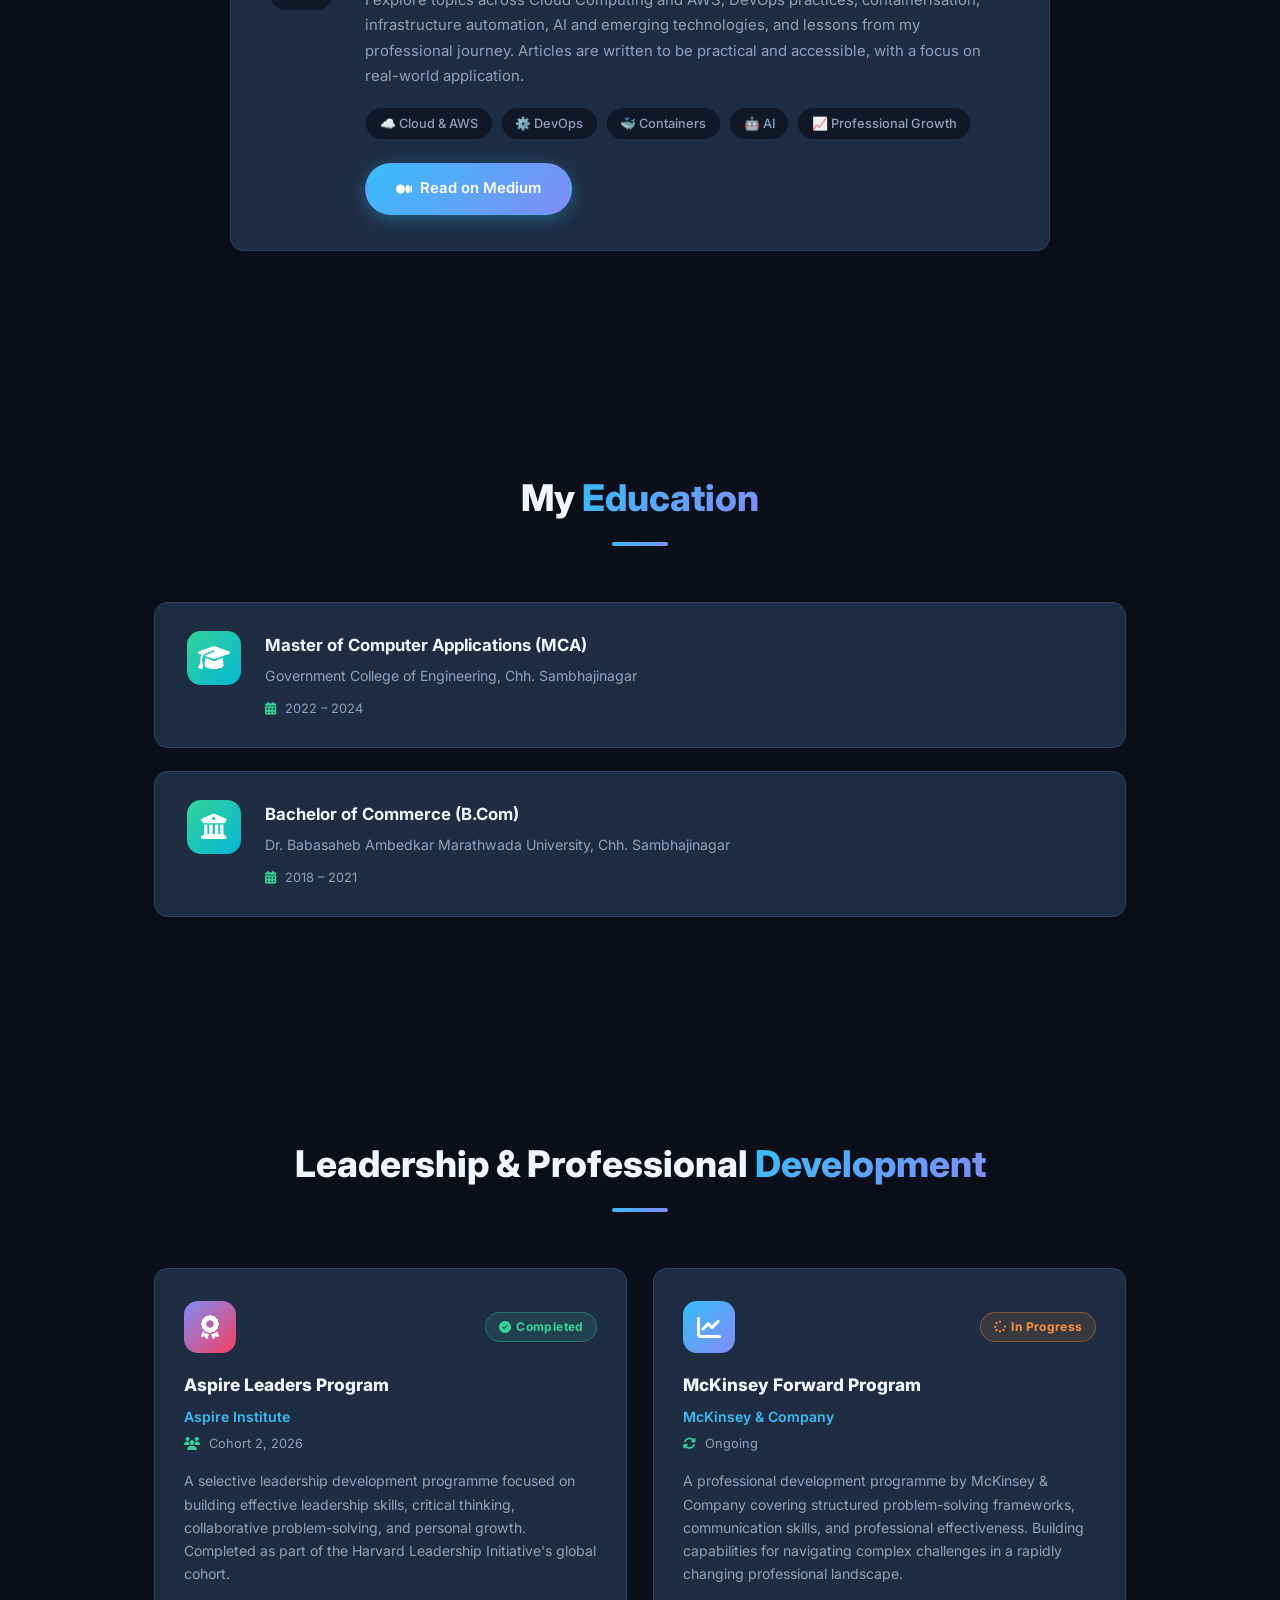
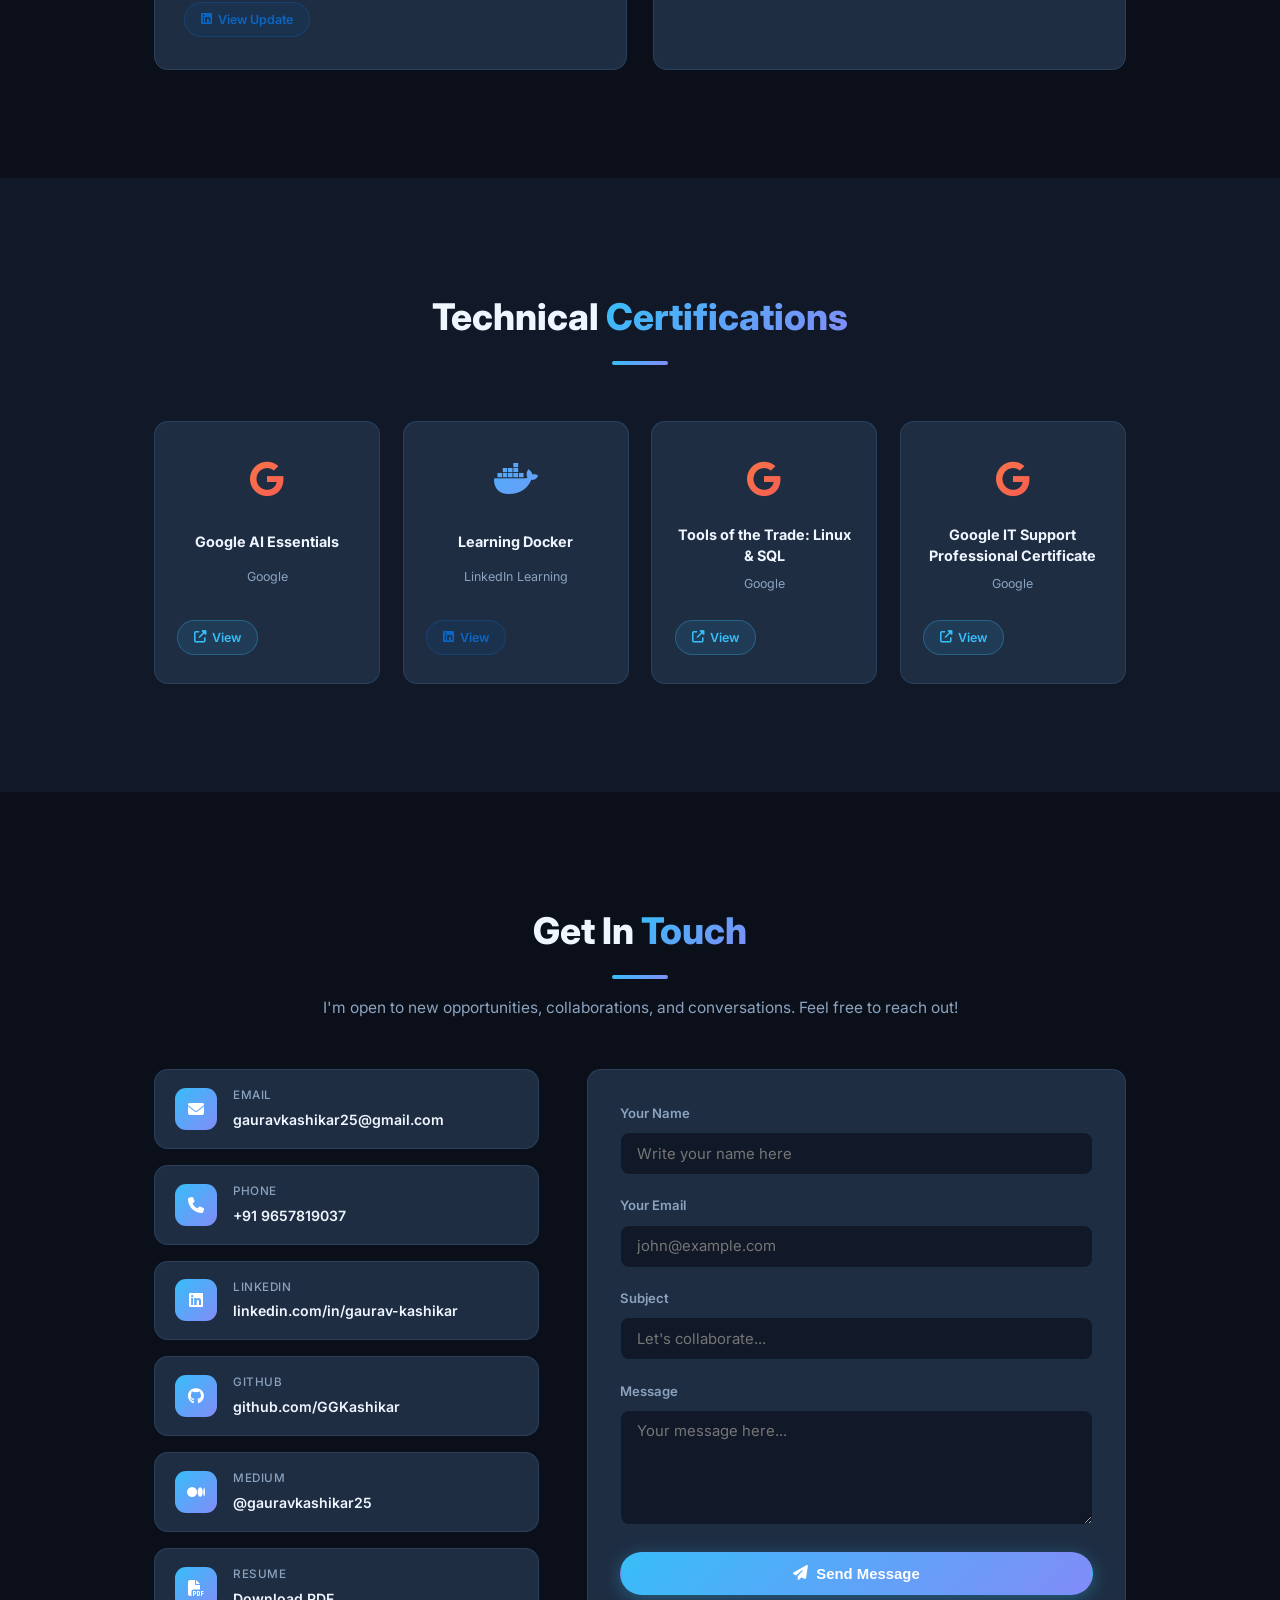
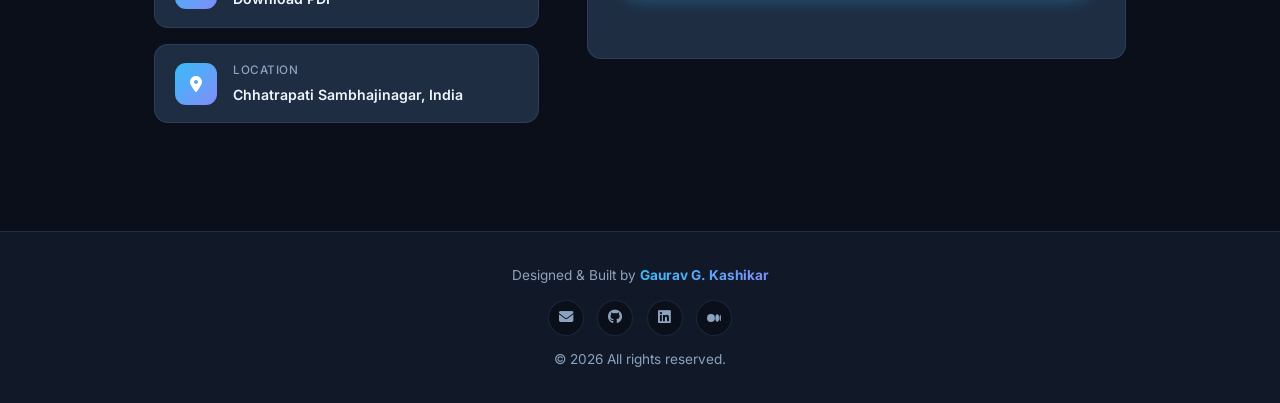
==== commit 918fb4bf: "Update portfolio with technical leadership and professional development" ====
--- a/index.html
+++ b/index.html
@@ -1,621 +1,767 @@
-<!DOCTYPE html>
-<html lang="en" data-theme="dark">
-<head>
-  <meta charset="UTF-8" />
-  <meta name="viewport" content="width=device-width, initial-scale=1.0" />
-  <title>Gaurav G. Kashikar | IT Consultant</title>
-  <meta name="description" content="Gaurav Kashikar — Associate IT Consultant and aspiring DevOps Engineer in Chhatrapati Sambhajinagar, skilled in AWS, Docker, Kubernetes, Terraform, Jenkins and CI/CD." />
-  <meta name="robots" content="index, follow" />
-  <link rel="canonical" href="https://ggkashikar.github.io/my-portfolio/" />
-  <meta property="og:type" content="website" />
-  <meta property="og:url" content="https://ggkashikar.github.io/my-portfolio/" />
-  <meta property="og:title" content="Gaurav G. Kashikar | IT Consultant" />
-  <meta property="og:description" content="Gaurav Kashikar — Associate IT Consultant and aspiring DevOps Engineer skilled in AWS, Docker, Kubernetes, Terraform and CI/CD." />
-  <meta property="og:image" content="https://ggkashikar.github.io/my-portfolio/og-banner.png" />
-  <meta property="og:image:width" content="1200" />
-  <meta property="og:image:height" content="630" />
-  <meta property="og:image:alt" content="Gaurav G. Kashikar — Associate IT Consultant, Cloud and DevOps" />
-  <meta name="twitter:card" content="summary_large_image" />
-  <meta name="twitter:title" content="Gaurav G. Kashikar | IT Consultant" />
-  <meta name="twitter:description" content="Gaurav Kashikar — Associate IT Consultant and aspiring DevOps Engineer skilled in AWS, Docker, Kubernetes, Terraform and CI/CD." />
-  <meta name="twitter:image" content="https://ggkashikar.github.io/my-portfolio/og-banner.png" />
-  <link rel="stylesheet" href="style.css" />
-  <style>
-    [data-theme="light"] .btn-secondary { border-color: var(--p1); color: var(--p1); }
-    [data-theme="light"] .btn-secondary:hover { background: rgba(37,99,235,0.08); }
-    html[data-cvd="friendly"] {
-      --p1: #56B4E9;
-      --p2: #0072B2;
-      --p3: #E69F00;
-      --p4: #D55E00;
-      --g1: linear-gradient(135deg,#56B4E9,#0072B2);
-      --g2: linear-gradient(135deg,#E69F00,#D55E00);
-      --muted: #c5d4e8;
-      --border: rgba(86,180,233,0.45);
-    }
-    html[data-cvd="friendly"][data-theme="light"] {
-      --muted: #334155;
-      --border: rgba(0,114,178,0.4);
-    }
-    html[data-cvd="friendly"] .btn-outline,
-    html[data-cvd="friendly"] .btn-secondary {
-      border-width: 2.5px;
-    }
-    html[data-cvd="protanopia"] {
-      --p1: #0072B2;
-      --p2: #56B4E9;
-      --p3: #E69F00;
-      --p4: #F0E442;
-      --g1: linear-gradient(135deg,#0072B2,#56B4E9);
-      --g2: linear-gradient(135deg,#E69F00,#F0E442);
-    }
-    html[data-cvd="deuteranopia"] {
-      --p1: #0072B2;
-      --p2: #56B4E9;
-      --p3: #D55E00;
-      --p4: #F0E442;
-      --g1: linear-gradient(135deg,#0072B2,#56B4E9);
-      --g2: linear-gradient(135deg,#D55E00,#F0E442);
-    }
-    html[data-cvd="tritanopia"] {
-      --p1: #CC79A7;
-      --p2: #D55E00;
-      --p3: #009E73;
-      --p4: #E69F00;
-      --g1: linear-gradient(135deg,#CC79A7,#D55E00);
-      --g2: linear-gradient(135deg,#009E73,#E69F00);
-    }
-  </style>
-  <script type="application/ld+json">
-  {
-    "@context": "https://schema.org",
-    "@type": "Person",
-    "name": "Gaurav G. Kashikar",
-    "jobTitle": "Associate IT Consultant",
-    "description": "Aspiring DevOps Engineer skilled in AWS, Docker, Kubernetes, Terraform, Jenkins and CI/CD.",
-    "url": "https://ggkashikar.github.io/my-portfolio/",
-    "image": "https://ggkashikar.github.io/my-portfolio/my-pic.png",
-    "email": "mailto:gauravkashikar25@gmail.com",
-    "telephone": "+91-9657819037",
-    "address": {
-      "@type": "PostalAddress",
-      "addressLocality": "Chhatrapati Sambhajinagar",
-      "addressCountry": "IN"
-    },
-    "sameAs": [
-      "https://github.com/GGKashikar",
-      "https://www.linkedin.com/in/gaurav-kashikar/"
-    ]
-  }
-  </script>
-  <link href="https://fonts.googleapis.com/css2?family=Inter:wght@300;400;500;600;700;800;900&display=swap" rel="stylesheet" />
-  <link rel="stylesheet" href="https://cdnjs.cloudflare.com/ajax/libs/font-awesome/6.5.0/css/all.min.css" />
-  <!-- Web3Forms for contact form delivery -->
-</head>
-<body>
-
-  <!-- ── NAVBAR ── -->
-  <nav class="navbar" id="navbar">
-    <div class="nav-logo">GK</div>
-    <ul class="nav-links">
-      <li><a href="#home">Home</a></li>
-      <li><a href="#about">About</a></li>
-      <li><a href="#skills">Skills</a></li>
-      <li><a href="#experience">Experience</a></li>
-      <li><a href="#projects">Projects</a></li>
-      <li><a href="#education">Education</a></li>
-      <li><a href="#certifications">Certifications</a></li>
-      <li><a href="#contact">Contact</a></li>
-    </ul>
-    <div class="nav-right">
-      <button class="theme-toggle" id="cvd-toggle" aria-label="Color vision mode" title="Color-blind friendly mode: Off">
-        <i class="fas fa-eye" id="cvd-icon"></i>
-      </button>
-      <button class="theme-toggle" id="theme-toggle" aria-label="Toggle theme" title="Toggle light/dark mode">
-        <i class="fas fa-moon" id="theme-icon"></i>
-      </button>
-      <button class="hamburger" id="hamburger" aria-label="Toggle menu">
-        <span></span><span></span><span></span>
-      </button>
-    </div>
-  </nav>
-
-  <!-- ── HERO ── -->
-  <section class="hero" id="home">
-    <div class="hero-bg">
-      <div class="blob blob-1"></div>
-      <div class="blob blob-2"></div>
-      <div class="blob blob-3"></div>
-    </div>
-    <div class="hero-content">
-      <div class="hero-text">
-        <p class="hero-greeting">Hi there, I'm</p>
-        <h1 class="hero-name">Gaurav G. Kashikar</h1>
-        <div class="hero-role">
-          <span class="role-prefix">I'm an </span>
-          <span class="role-typed" id="typed-role">IT Consultant</span>
-          <span class="cursor">|</span>
-        </div>
-        <p class="hero-location"><i class="fas fa-map-marker-alt"></i> Chhatrapati Sambhajinagar, India</p>
-        <div class="hero-cta">
-          <a href="#contact" class="btn btn-primary">Get In Touch</a>
-          <a href="#projects" class="btn btn-outline">View Projects</a>
-          <a href="Gaurav_Kashikar_DevOps_Resume.pdf" class="btn btn-secondary" target="_blank" rel="noopener">Download Resume</a>
-        </div>
-        <div class="terminal-widget" aria-label="Interactive terminal prompt">
-          <div class="terminal-header">
-            <span class="terminal-dot terminal-dot-red"></span>
-            <span class="terminal-dot terminal-dot-yellow"></span>
-            <span class="terminal-dot terminal-dot-green"></span>
-            <span class="terminal-title">dev@portfolio:~</span>
-          </div>
-          <div class="terminal-body" id="terminal-output">
-            <div class="terminal-line terminal-welcome">Type <code>help</code> to explore.</div>
-          </div>
-          <form id="terminal-form" class="terminal-form" autocomplete="off">
-            <span class="terminal-prompt">$</span>
-            <input id="terminal-input" class="terminal-input" type="text" placeholder="help" aria-label="Terminal command" />
-          </form>
-        </div>
-        <div class="hero-socials">
-          <a href="mailto:gauravkashikar25@gmail.com" aria-label="Email"><i class="fas fa-envelope"></i></a>
-          <a href="https://github.com/GGKashikar" target="_blank" rel="noopener" aria-label="GitHub"><i class="fab fa-github"></i></a>
-          <a href="https://www.linkedin.com/in/gaurav-kashikar/" target="_blank" rel="noopener" aria-label="LinkedIn"><i class="fab fa-linkedin"></i></a>
-        </div>
-      </div>
-      <div class="hero-photo-wrap">
-        <div class="hero-photo-ring">
-          <div class="hero-avatar" id="hero-avatar">
-            <!-- Shows photo if profile.jpg exists, otherwise shows initials -->
-            <img src="my-pic.png" alt="Gaurav G. Kashikar" class="hero-photo" id="hero-photo"
-              onerror="this.style.display='none';document.getElementById('avatar-initials').style.display='flex';" />
-            <div class="avatar-initials" id="avatar-initials" style="display:none;">GK</div>
-          </div>
-          <div class="avatar-badge badge-1"><i class="fab fa-aws"></i></div>
-          <div class="avatar-badge badge-2"><i class="fab fa-docker"></i></div>
-          <div class="avatar-badge badge-3">
-            <img src="https://www.vectorlogo.zone/logos/terraformio/terraformio-icon.svg" alt="Terraform" style="width:1.4rem;height:1.4rem;filter:brightness(0) invert(1);" />
-          </div>
-          <div class="avatar-badge badge-4">
-            <img src="https://www.vectorlogo.zone/logos/kubernetes/kubernetes-icon.svg" alt="Kubernetes" style="width:1.4rem;height:1.4rem;" />
-          </div>
-        </div>
-      </div>
-    </div>
-    <a href="#about" class="scroll-down" aria-label="Scroll down">
-      <i class="fas fa-chevron-down"></i>
-    </a>
-  </section>
-
-  <!-- ── ABOUT ── -->
-  <section class="section" id="about">
-    <div class="container">
-      <h2 class="section-title">About <span>Me</span></h2>
-      <div class="about-grid">
-        <div class="about-text">
-          <p>
-            MCA post-graduate with a keen interest in Cloud, DevOps, and next-generation technologies.
-            Currently employed as an <strong>IT Consultant at Maha Infotech Pvt. Ltd.</strong>,
-            where I support IT project execution and technical documentation.
-          </p>
-          <p>
-            Alongside my role, I am pursuing advanced learning in Cloud and DevOps and experiment
-            with emerging technologies like AI to integrate intelligent solutions into real-world IT projects.
-          </p>
-          <div class="about-tags">
-            <span>☁️ Cloud Enthusiast</span>
-            <span>🐳 Container Wizard</span>
-            <span>⚙️ CI/CD Advocate</span>
-            <span>🤖 AI Explorer</span>
-          </div>
-        </div>
-        <div class="about-stats">
-          <div class="stat-card">
-            <span class="stat-num" data-target="2">2</span>+
-            <span class="stat-label">Years Experience</span>
-          </div>
-          <div class="stat-card">
-            <span class="stat-num" data-target="5">5</span>+
-            <span class="stat-label">Projects Completed</span>
-          </div>
-          <div class="stat-card">
-            <span class="stat-num" data-target="5">5</span>+
-            <span class="stat-label">Certifications</span>
-          </div>
-          <div class="stat-card">
-            <span class="stat-num" data-target="3">3</span>
-            <span class="stat-label">Languages Spoken</span>
-          </div>
-        </div>
-      </div>
-    </div>
-  </section>
-
-  <!-- ── SKILLS ── -->
-  <section class="section section-alt" id="skills">
-    <div class="container">
-      <h2 class="section-title">Technical <span>Skills</span></h2>
-      <div class="skills-grid">
-
-        <div class="skill-card" data-aos>
-          <div class="skill-icon"><i class="fab fa-aws"></i></div>
-          <h3>Cloud (AWS)</h3>
-          <div class="skill-tags">
-            <span>EC2</span>
-            <span>S3</span>
-            <span>Auto Scaling</span>
-            <span>Load Balancer</span>
-            <span>CloudWatch</span>
-          </div>
-        </div>
-
-        <div class="skill-card" data-aos>
-          <div class="skill-icon"><i class="fab fa-docker"></i></div>
-          <h3>Containerization</h3>
-          <div class="skill-tags">
-            <span>Docker</span>
-            <span>Podman</span>
-          </div>
-        </div>
-
-        <div class="skill-card" data-aos>
-          <div class="skill-icon"><i class="fas fa-dharmachakra"></i></div>
-          <h3>Orchestration</h3>
-          <div class="skill-tags">
-            <span>Kubernetes</span>
-            <span>RedHat OpenShift</span>
-          </div>
-        </div>
-
-        <div class="skill-card" data-aos>
-          <div class="skill-icon">
-            <img src="https://www.vectorlogo.zone/logos/terraformio/terraformio-icon.svg" alt="Terraform" style="width:2rem;height:2rem;" />
-          </div>
-          <h3>Infrastructure as Code</h3>
-          <div class="skill-tags">
-            <span>Terraform</span>
-          </div>
-        </div>
-
-        <div class="skill-card" data-aos>
-          <div class="skill-icon"><i class="fas fa-infinity"></i></div>
-          <h3>CI/CD</h3>
-          <div class="skill-tags">
-            <span>GitHub Actions</span>
-            <span>Jenkins</span>
-          </div>
-        </div>
-
-        <div class="skill-card" data-aos>
-          <div class="skill-icon"><i class="fab fa-linux"></i></div>
-          <h3>Operating Systems</h3>
-          <div class="skill-tags">
-            <span>RHEL</span>
-            <span>Ubuntu</span>
-          </div>
-        </div>
-
-        <div class="skill-card" data-aos>
-          <div class="skill-icon"><i class="fab fa-python"></i></div>
-          <h3>Programming &amp; Scripting</h3>
-          <div class="skill-tags">
-            <span>Python</span>
-            <span>Shell Scripting</span>
-          </div>
-        </div>
-
-      </div>
-    </div>
-  </section>
-
-  <!-- ── EXPERIENCE ── -->
-  <section class="section" id="experience">
-    <div class="container">
-      <h2 class="section-title">Professional <span>Experience</span></h2>
-      <div class="timeline">
-
-        <div class="timeline-item">
-          <div class="timeline-dot"></div>
-          <div class="timeline-card">
-            <div class="timeline-header">
-              <h3>Associate IT Consultant</h3>
-              <span class="timeline-badge current">Current</span>
-            </div>
-            <p class="timeline-company"><i class="fas fa-building"></i> Maha Infotech Pvt. Ltd.</p>
-            <p class="timeline-date"><i class="fas fa-calendar-alt"></i> Oct 2025 – Present</p>
-            <p class="timeline-desc">
-              Working on IT projects for Chh. Sambhajinagar Smart City. Supporting project execution through
-              technical documentation, IT infrastructure troubleshooting, and integration of digital solutions
-              for civic modernization.
-            </p>
-          </div>
-        </div>
-
-        <div class="timeline-item">
-          <div class="timeline-dot"></div>
-          <div class="timeline-card">
-            <div class="timeline-header">
-              <h3>IT Trainee</h3>
-            </div>
-            <p class="timeline-company"><i class="fas fa-building"></i> Chowgule Lavgan Shiprepair Pvt. Ltd.</p>
-            <p class="timeline-date"><i class="fas fa-calendar-alt"></i> Apr 2025 – Oct 2025</p>
-            <p class="timeline-desc">
-              Provided technical support for software-related issues within the organization. Performed system
-              administration tasks and troubleshooting to resolve technical issues efficiently.
-            </p>
-          </div>
-        </div>
-
-        <div class="timeline-item">
-          <div class="timeline-dot"></div>
-          <div class="timeline-card">
-            <div class="timeline-header">
-              <h3>Software Development Intern</h3>
-            </div>
-            <p class="timeline-company"><i class="fas fa-building"></i> Expert GlobalSolutions Pvt. Ltd.</p>
-            <p class="timeline-date"><i class="fas fa-calendar-alt"></i> Jan 2024 – May 2024</p>
-            <p class="timeline-desc">
-              Collaborated with a team of interns to develop a learning platform for company employees using
-              HTML, CSS, JavaScript, and PostgreSQL. Gained valuable experience in teamwork and communication.
-            </p>
-          </div>
-        </div>
-
-      </div>
-    </div>
-  </section>
-
-  <!-- ── PROJECTS ── -->
-  <section class="section section-alt" id="projects">
-    <div class="container">
-      <h2 class="section-title">My <span>Projects</span></h2>
-      <div class="projects-grid">
-
-        <div class="project-card">
-          <div class="project-icon"><i class="fas fa-dharmachakra"></i></div>
-          <h3>Kubernetes Taints, Tolerations &amp; Static Pods</h3>
-          <p>Explored Kubernetes scheduling mechanisms including taints, tolerations, and static pods to control workload placement across cluster nodes.</p>
-          <div class="project-tags"><span>Kubernetes</span><span>Scheduling</span><span>K8s</span></div>
-          <div class="project-links">
-            <a href="https://github.com/GGKashikar/k8s-taints-tolerations-staticpods" target="_blank" rel="noopener" class="proj-btn"><i class="fab fa-github"></i> GitHub</a>
-          </div>
-        </div>
-
-        <div class="project-card">
-          <div class="project-icon"><i class="fas fa-infinity"></i></div>
-          <h3>CI/CD Pipeline Automation Using Jenkins</h3>
-          <p>Automated a CI/CD pipeline using Jenkins to streamline application build, test, and deployment workflows for faster delivery.</p>
-          <div class="project-tags"><span>Jenkins</span><span>CI/CD</span><span>Automation</span></div>
-          <div class="project-links">
-            <a href="https://www.linkedin.com/posts/gaurav-kashikar_jenkins-installation-cicd-automation-on-activity-7460531819831074816-nsPk" target="_blank" rel="noopener" class="proj-btn proj-btn-li"><i class="fab fa-linkedin"></i> LinkedIn</a>
-          </div>
-        </div>
-
-        <div class="project-card">
-          <div class="project-icon"><i class="fab fa-aws"></i></div>
-          <h3>AWS Load Balancing &amp; Auto Scaling</h3>
-          <p>Managed load distribution across multiple AWS EC2 instances using a Load Balancer and Auto Scaling Groups for high availability and resilience.</p>
-          <div class="project-tags"><span>AWS</span><span>EC2</span><span>Load Balancer</span><span>Auto Scaling</span></div>
-          <div class="project-links">
-            <a href="https://www.linkedin.com/posts/gaurav-kashikar_ankushkathar-aws-aws-activity-7335256798502739969-BIpR" target="_blank" rel="noopener" class="proj-btn proj-btn-li"><i class="fab fa-linkedin"></i> LinkedIn</a>
-          </div>
-        </div>
-
-        <div class="project-card">
-          <div class="project-icon">
-            <img src="https://www.vectorlogo.zone/logos/terraformio/terraformio-icon.svg" alt="Terraform" style="width:2rem;height:2rem;" />
-          </div>
-          <h3>Infrastructure Provisioning on AWS Using Terraform</h3>
-          <p>Deployed multiple AWS instances using Terraform, applying Infrastructure as Code principles to automate and version cloud resource provisioning.</p>
-          <div class="project-tags"><span>Terraform</span><span>AWS</span><span>IaC</span></div>
-          <div class="project-links">
-            <a href="https://www.linkedin.com/posts/gaurav-kashikar_deploying-multiple-aws-instances-using-terraform-activity-7422703428268679168-qbqp" target="_blank" rel="noopener" class="proj-btn proj-btn-li"><i class="fab fa-linkedin"></i> LinkedIn</a>
-          </div>
-        </div>
-
-        <div class="project-card">
-          <div class="project-icon"><i class="fas fa-network-wired"></i></div>
-          <h3>Secure Application Exposure Using ngrok</h3>
-          <p>Exposed locally hosted applications securely to the internet using ngrok tunneling, enabling public access without complex firewall configurations.</p>
-          <div class="project-tags"><span>ngrok</span><span>Networking</span><span>Tunneling</span></div>
-          <div class="project-links">
-            <a href="https://www.linkedin.com/posts/gaurav-kashikar_mastering-ngrok-activity-7451247696012689408-SUEB" target="_blank" rel="noopener" class="proj-btn proj-btn-li"><i class="fab fa-linkedin"></i> LinkedIn</a>
-          </div>
-        </div>
-
-        <div class="project-card">
-          <div class="project-icon"><i class="fas fa-cloud"></i></div>
-          <h3>Cloud-Native App Deployment on Red Hat OpenShift</h3>
-          <p>Deployed a cloud-native application on Red Hat OpenShift, leveraging its enterprise Kubernetes platform for container orchestration and scalability.</p>
-          <div class="project-tags"><span>OpenShift</span><span>Kubernetes</span><span>DevOps</span></div>
-          <div class="project-links">
-            <a href="https://www.linkedin.com/posts/gaurav-kashikar_openshift-kubernetes-devops-activity-7475102444197326848-PzB_" target="_blank" rel="noopener" class="proj-btn proj-btn-li"><i class="fab fa-linkedin"></i> LinkedIn</a>
-          </div>
-        </div>
-
-      </div>
-    </div>
-  </section>
-
-  <!-- ── EDUCATION ── -->
-  <section class="section" id="education">
-    <div class="container">
-      <h2 class="section-title">My <span>Education</span></h2>
-      <div class="edu-grid">
-
-        <div class="edu-card">
-          <div class="edu-icon"><i class="fas fa-graduation-cap"></i></div>
-          <div class="edu-info">
-            <h3>Master of Computer Applications (MCA)</h3>
-            <p class="edu-institution">Government College of Engineering, Chh. Sambhajinagar</p>
-            <p class="edu-meta">
-              <span><i class="fas fa-calendar-alt"></i> 2022 – 2024</span>
-            </p>
-          </div>
-        </div>
-
-        <div class="edu-card">
-          <div class="edu-icon"><i class="fas fa-university"></i></div>
-          <div class="edu-info">
-            <h3>Bachelor of Commerce (B.Com)</h3>
-            <p class="edu-institution">Dr. Babasaheb Ambedkar Marathwada University, Chh. Sambhajinagar</p>
-            <p class="edu-meta">
-              <span><i class="fas fa-calendar-alt"></i> 2018 – 2021</span>
-            </p>
-          </div>
-        </div>
-
-      </div>
-    </div>
-  </section>
-
-  <!-- ── CERTIFICATIONS ── -->
-  <section class="section section-alt" id="certifications">
-    <div class="container">
-      <h2 class="section-title">My <span>Certifications</span></h2>
-      <div class="cert-grid">
-
-        <div class="cert-card">
-          <div class="cert-logo cert-aspire"><i class="fas fa-award"></i></div>
-          <h3>Aspire Leaders Program</h3>
-          <p>Harvard Leadership Initiative</p>
-          <div class="project-links">
-            <a href="https://www.linkedin.com/posts/gaurav-kashikar_aspireinstitute-aspireleaders-elp-activity-7478491444505329664-vpWR" target="_blank" rel="noopener" class="proj-btn proj-btn-li"><i class="fab fa-linkedin"></i> View</a>
-          </div>
-        </div>
-
-        <div class="cert-card">
-          <div class="cert-logo cert-google"><i class="fab fa-google"></i></div>
-          <h3>Google AI Essentials</h3>
-          <p>Google</p>
-          <div class="project-links">
-            <a href="https://www.coursera.org/account/accomplishments/verify/MR3PRZFBHZ9M" target="_blank" rel="noopener" class="proj-btn"><i class="fas fa-external-link-alt"></i> View</a>
-          </div>
-        </div>
-
-        <div class="cert-card">
-          <div class="cert-logo cert-docker"><i class="fab fa-docker"></i></div>
-          <h3>Learning Docker</h3>
-          <p>LinkedIn Learning</p>
-          <div class="project-links">
-            <a href="https://www.linkedin.com/learning/certificates/bd67be39a724886afdc16570884966f11bb46a0c8230ad590553de73db943d7e" target="_blank" rel="noopener" class="proj-btn proj-btn-li"><i class="fab fa-linkedin"></i> View</a>
-          </div>
-        </div>
-
-        <div class="cert-card">
-          <div class="cert-logo cert-google"><i class="fab fa-google"></i></div>
-          <h3>Tools of the Trade: Linux &amp; SQL</h3>
-          <p>Google</p>
-          <div class="project-links">
-            <a href="https://www.coursera.org/account/accomplishments/verify/EHK6T67JL9D2" target="_blank" rel="noopener" class="proj-btn"><i class="fas fa-external-link-alt"></i> View</a>
-          </div>
-        </div>
-
-        <div class="cert-card">
-          <div class="cert-logo cert-google"><i class="fab fa-google"></i></div>
-          <h3>Google IT Support Professional Certificate</h3>
-          <p>Google</p>
-          <div class="project-links">
-            <a href="https://www.coursera.org/account/accomplishments/specialization/62UC7XVMJHPK" target="_blank" rel="noopener" class="proj-btn"><i class="fas fa-external-link-alt"></i> View</a>
-          </div>
-        </div>
-
-      </div>
-    </div>
-  </section>
-
-  <!-- ── CONTACT ── -->
-  <section class="section" id="contact">
-    <div class="container">
-      <h2 class="section-title">Get In <span>Touch</span></h2>
-      <p class="contact-sub">I'm open to new opportunities, collaborations, and conversations. Feel free to reach out!</p>
-      <div class="contact-grid">
-
-        <div class="contact-info">
-          <a href="mailto:gauravkashikar25@gmail.com" class="contact-item">
-            <div class="contact-icon"><i class="fas fa-envelope"></i></div>
-            <div>
-              <p class="contact-label">Email</p>
-              <p class="contact-value">gauravkashikar25@gmail.com</p>
-            </div>
-          </a>
-          <a href="tel:+919657819037" class="contact-item">
-            <div class="contact-icon"><i class="fas fa-phone"></i></div>
-            <div>
-              <p class="contact-label">Phone</p>
-              <p class="contact-value">+91 9657819037</p>
-            </div>
-          </a>
-          <a href="https://www.linkedin.com/in/gaurav-kashikar/" target="_blank" rel="noopener" class="contact-item">
-            <div class="contact-icon"><i class="fab fa-linkedin"></i></div>
-            <div>
-              <p class="contact-label">LinkedIn</p>
-              <p class="contact-value">linkedin.com/in/gaurav-kashikar</p>
-            </div>
-          </a>
-          <a href="https://github.com/GGKashikar" target="_blank" rel="noopener" class="contact-item">
-            <div class="contact-icon"><i class="fab fa-github"></i></div>
-            <div>
-              <p class="contact-label">GitHub</p>
-              <p class="contact-value">github.com/GGKashikar</p>
-            </div>
-          </a>
-          <a href="Gaurav_Kashikar_DevOps_Resume.pdf" target="_blank" rel="noopener" class="contact-item">
-            <div class="contact-icon"><i class="fas fa-file-pdf"></i></div>
-            <div>
-              <p class="contact-label">Resume</p>
-              <p class="contact-value">Download PDF</p>
-            </div>
-          </a>
-          <div class="contact-item no-link">
-            <div class="contact-icon"><i class="fas fa-map-marker-alt"></i></div>
-            <div>
-              <p class="contact-label">Location</p>
-              <p class="contact-value">Chhatrapati Sambhajinagar, India</p>
-            </div>
-          </div>
-        </div>
-
-        <form class="contact-form" id="contact-form">
-          <!-- Web3Forms -->
-          <input type="hidden" name="access_key" value="2997f2a0-fff3-4722-8cb5-7d9e3e79512d" />
-          <input type="checkbox" name="botcheck" style="display:none;" tabindex="-1" autocomplete="off" />
-          <div class="form-group">
-            <label for="name">Your Name</label>
-            <input type="text" id="name" name="name" placeholder="Write your name here" required />
-          </div>
-          <div class="form-group">
-            <label for="email">Your Email</label>
-            <input type="email" id="email" name="email" placeholder="john@example.com" required />
-          </div>
-          <div class="form-group">
-            <label for="subject">Subject</label>
-            <input type="text" id="subject" name="subject" placeholder="Let's collaborate..." required />
-          </div>
-          <div class="form-group">
-            <label for="message">Message</label>
-            <textarea id="message" name="message" rows="5" placeholder="Your message here..." required></textarea>
-          </div>
-          <button type="submit" class="btn btn-primary btn-full">
-            <i class="fas fa-paper-plane"></i> Send Message
-          </button>
-          <p class="form-note" id="form-status"></p>
-        </form>
-
-      </div>
-    </div>
-  </section>
-
-  <!-- ── FOOTER ── -->
-  <footer class="footer">
-    <p>Designed & Built by <strong>Gaurav G. Kashikar</strong></p>
-    <p>© <span id="year">2026</span> All rights reserved.</p>
-  </footer>
-
-  <button class="back-to-top" id="back-to-top" aria-label="Back to top">
-    <i class="fas fa-arrow-up"></i>
-  </button>
-
-  <script src="script.js"></script>
-</body>
-</html>
+<!DOCTYPE html>
+<html lang="en" data-theme="dark">
+<head>
+  <meta charset="UTF-8" />
+  <meta name="viewport" content="width=device-width, initial-scale=1.0" />
+  <title>Gaurav G. Kashikar | IT Consultant & Tech Lead</title>
+  <meta name="description" content="Gaurav Kashikar — IT Consultant and Tech Lead in Chhatrapati Sambhajinagar, specialising in Cloud, DevOps, AWS, Docker, Kubernetes, Terraform, CI/CD and digital transformation." />
+  <meta name="robots" content="index, follow" />
+  <link rel="canonical" href="https://ggkashikar.github.io/my-portfolio/" />
+  <meta property="og:type" content="website" />
+  <meta property="og:url" content="https://ggkashikar.github.io/my-portfolio/" />
+  <meta property="og:title" content="Gaurav G. Kashikar | IT Consultant & Tech Lead" />
+  <meta property="og:description" content="Gaurav Kashikar — IT Consultant and Tech Lead specialising in Cloud, DevOps, AWS, Docker, Kubernetes, Terraform and digital transformation." />
+  <meta property="og:image" content="https://ggkashikar.github.io/my-portfolio/og-banner.png" />
+  <meta property="og:image:width" content="1200" />
+  <meta property="og:image:height" content="630" />
+  <meta property="og:image:alt" content="Gaurav G. Kashikar — IT Consultant and Tech Lead, Cloud and DevOps" />
+  <meta name="twitter:card" content="summary_large_image" />
+  <meta name="twitter:title" content="Gaurav G. Kashikar | IT Consultant & Tech Lead" />
+  <meta name="twitter:description" content="Gaurav Kashikar — IT Consultant and Tech Lead specialising in Cloud, DevOps, AWS, Docker, Kubernetes, Terraform and digital transformation." />
+  <meta name="twitter:image" content="https://ggkashikar.github.io/my-portfolio/og-banner.png" />
+  <link rel="stylesheet" href="style.css" />
+  <style>
+    [data-theme="light"] .btn-secondary { border-color: var(--p1); color: var(--p1); }
+    [data-theme="light"] .btn-secondary:hover { background: rgba(37,99,235,0.08); }
+    html[data-cvd="friendly"] {
+      --p1: #56B4E9;
+      --p2: #0072B2;
+      --p3: #E69F00;
+      --p4: #D55E00;
+      --g1: linear-gradient(135deg,#56B4E9,#0072B2);
+      --g2: linear-gradient(135deg,#E69F00,#D55E00);
+      --muted: #c5d4e8;
+      --border: rgba(86,180,233,0.45);
+    }
+    html[data-cvd="friendly"][data-theme="light"] {
+      --muted: #334155;
+      --border: rgba(0,114,178,0.4);
+    }
+    html[data-cvd="friendly"] .btn-outline,
+    html[data-cvd="friendly"] .btn-secondary {
+      border-width: 2.5px;
+    }
+    html[data-cvd="protanopia"] {
+      --p1: #0072B2;
+      --p2: #56B4E9;
+      --p3: #E69F00;
+      --p4: #F0E442;
+      --g1: linear-gradient(135deg,#0072B2,#56B4E9);
+      --g2: linear-gradient(135deg,#E69F00,#F0E442);
+    }
+    html[data-cvd="deuteranopia"] {
+      --p1: #0072B2;
+      --p2: #56B4E9;
+      --p3: #D55E00;
+      --p4: #F0E442;
+      --g1: linear-gradient(135deg,#0072B2,#56B4E9);
+      --g2: linear-gradient(135deg,#D55E00,#F0E442);
+    }
+    html[data-cvd="tritanopia"] {
+      --p1: #CC79A7;
+      --p2: #D55E00;
+      --p3: #009E73;
+      --p4: #E69F00;
+      --g1: linear-gradient(135deg,#CC79A7,#D55E00);
+      --g2: linear-gradient(135deg,#009E73,#E69F00);
+    }
+  </style>
+  <script type="application/ld+json">
+  {
+    "@context": "https://schema.org",
+    "@type": "Person",
+    "name": "Gaurav G. Kashikar",
+    "jobTitle": "IT Consultant & Tech Lead",
+    "description": "IT Consultant and Tech Lead specialising in Cloud, DevOps, AWS, Docker, Kubernetes, Terraform, CI/CD and digital transformation.",
+    "url": "https://ggkashikar.github.io/my-portfolio/",
+    "image": "https://ggkashikar.github.io/my-portfolio/my-pic.png",
+    "email": "mailto:gauravkashikar25@gmail.com",
+    "telephone": "+91-9657819037",
+    "address": {
+      "@type": "PostalAddress",
+      "addressLocality": "Chhatrapati Sambhajinagar",
+      "addressCountry": "IN"
+    },
+    "sameAs": [
+      "https://github.com/GGKashikar",
+      "https://www.linkedin.com/in/gaurav-kashikar/",
+      "https://medium.com/@gauravkashikar25"
+    ]
+  }
+  </script>
+  <link href="https://fonts.googleapis.com/css2?family=Inter:wght@300;400;500;600;700;800;900&display=swap" rel="stylesheet" />
+  <link rel="stylesheet" href="https://cdnjs.cloudflare.com/ajax/libs/font-awesome/6.5.0/css/all.min.css" />
+  <!-- Web3Forms for contact form delivery -->
+</head>
+<body>
+
+  <!-- ── NAVBAR ── -->
+  <nav class="navbar" id="navbar">
+    <div class="nav-logo">GK</div>
+    <ul class="nav-links">
+      <li><a href="#home">Home</a></li>
+      <li><a href="#about">About</a></li>
+      <li><a href="#skills">Skills</a></li>
+      <li><a href="#experience">Experience</a></li>
+      <li><a href="#projects">Projects</a></li>
+      <li><a href="#writing">Writing</a></li>
+      <li><a href="#education">Education</a></li>
+      <li><a href="#leadership">Leadership</a></li>
+      <li><a href="#certifications">Certifications</a></li>
+      <li><a href="#contact">Contact</a></li>
+    </ul>
+    <div class="nav-right">
+      <button class="theme-toggle" id="cvd-toggle" aria-label="Color vision mode" title="Color-blind friendly mode: Off">
+        <i class="fas fa-eye" id="cvd-icon"></i>
+      </button>
+      <button class="theme-toggle" id="theme-toggle" aria-label="Toggle theme" title="Toggle light/dark mode">
+        <i class="fas fa-moon" id="theme-icon"></i>
+      </button>
+      <button class="hamburger" id="hamburger" aria-label="Toggle menu">
+        <span></span><span></span><span></span>
+      </button>
+    </div>
+  </nav>
+
+  <!-- ── HERO ── -->
+  <section class="hero" id="home">
+    <div class="hero-bg">
+      <div class="blob blob-1"></div>
+      <div class="blob blob-2"></div>
+      <div class="blob blob-3"></div>
+    </div>
+    <div class="hero-content">
+      <div class="hero-text">
+        <p class="hero-greeting">Hi there, I'm</p>
+        <h1 class="hero-name">Gaurav G. Kashikar</h1>
+        <div class="hero-role">
+          <span class="role-prefix">I'm an </span>
+          <span class="role-typed" id="typed-role">IT Consultant</span>
+          <span class="cursor">|</span>
+        </div>
+        <p class="hero-location"><i class="fas fa-map-marker-alt"></i> Chhatrapati Sambhajinagar, India</p>
+        <div class="hero-cta">
+          <a href="#contact" class="btn btn-primary">Get In Touch</a>
+          <a href="#projects" class="btn btn-outline">View Projects</a>
+          <a href="Gaurav_Kashikar_DevOps_Resume.pdf" class="btn btn-secondary" target="_blank" rel="noopener">Download Resume</a>
+        </div>
+        <div class="terminal-widget" aria-label="Interactive terminal prompt">
+          <div class="terminal-header">
+            <span class="terminal-dot terminal-dot-red"></span>
+            <span class="terminal-dot terminal-dot-yellow"></span>
+            <span class="terminal-dot terminal-dot-green"></span>
+            <span class="terminal-title">dev@portfolio:~</span>
+          </div>
+          <div class="terminal-body" id="terminal-output">
+            <div class="terminal-line terminal-welcome">Type <code>help</code> to explore.</div>
+          </div>
+          <form id="terminal-form" class="terminal-form" autocomplete="off">
+            <span class="terminal-prompt">$</span>
+            <input id="terminal-input" class="terminal-input" type="text" placeholder="help" aria-label="Terminal command" />
+          </form>
+        </div>
+        <div class="hero-socials">
+          <a href="mailto:gauravkashikar25@gmail.com" aria-label="Email"><i class="fas fa-envelope"></i></a>
+          <a href="https://github.com/GGKashikar" target="_blank" rel="noopener" aria-label="GitHub"><i class="fab fa-github"></i></a>
+          <a href="https://www.linkedin.com/in/gaurav-kashikar/" target="_blank" rel="noopener" aria-label="LinkedIn"><i class="fab fa-linkedin"></i></a>
+          <a href="https://medium.com/@gauravkashikar25" target="_blank" rel="noopener" aria-label="Medium">
+            <svg viewBox="0 0 24 24" width="16" height="16" fill="currentColor" aria-hidden="true"><path d="M13.54 12a6.8 6.8 0 01-6.77 6.82A6.8 6.8 0 010 12a6.8 6.8 0 016.77-6.82A6.8 6.8 0 0113.54 12zm7.42 0c0 3.54-1.51 6.42-3.38 6.42-1.87 0-3.39-2.88-3.39-6.42s1.52-6.42 3.39-6.42 3.38 2.88 3.38 6.42M24 12c0 3.17-.53 5.75-1.19 5.75-.66 0-1.19-2.58-1.19-5.75s.53-5.75 1.19-5.75C23.47 6.25 24 8.83 24 12z"/></svg>
+          </a>
+        </div>
+      </div>
+      <div class="hero-photo-wrap">
+        <div class="hero-photo-ring">
+          <div class="hero-avatar" id="hero-avatar">
+            <!-- Shows photo if profile.jpg exists, otherwise shows initials -->
+            <img src="my-pic.png" alt="Gaurav G. Kashikar" class="hero-photo" id="hero-photo"
+              onerror="this.style.display='none';document.getElementById('avatar-initials').style.display='flex';" />
+            <div class="avatar-initials" id="avatar-initials" style="display:none;">GK</div>
+          </div>
+          <div class="avatar-badge badge-1"><i class="fab fa-aws"></i></div>
+          <div class="avatar-badge badge-2"><i class="fab fa-docker"></i></div>
+          <div class="avatar-badge badge-3">
+            <img src="https://www.vectorlogo.zone/logos/terraformio/terraformio-icon.svg" alt="Terraform" style="width:1.4rem;height:1.4rem;filter:brightness(0) invert(1);" />
+          </div>
+          <div class="avatar-badge badge-4">
+            <img src="https://www.vectorlogo.zone/logos/kubernetes/kubernetes-icon.svg" alt="Kubernetes" style="width:1.4rem;height:1.4rem;" />
+          </div>
+        </div>
+      </div>
+    </div>
+    <a href="#about" class="scroll-down" aria-label="Scroll down">
+      <i class="fas fa-chevron-down"></i>
+    </a>
+  </section>
+
+  <!-- ── ABOUT ── -->
+  <section class="section" id="about">
+    <div class="container">
+      <h2 class="section-title">About <span>Me</span></h2>
+      <div class="about-grid">
+        <div class="about-text">
+          <p>
+            I'm an MCA graduate working as an <strong>Associate IT Consultant at Maha Infotech Pvt. Ltd.</strong>,
+            supporting IT project execution and infrastructure for the Chhatrapati Sambhajinagar Smart City initiative.
+            My work spans technical documentation, stakeholder coordination, and integration of digital solutions
+            for civic modernisation.
+          </p>
+          <p>
+            Alongside my consulting role, I serve as <strong>Tech Lead at Shringara — The International Organisation
+            for Sustainable Futures</strong>, where I lead the development and continuous improvement of digital platforms,
+            build custom CMS and administrative dashboards, and translate organisational requirements into working
+            technical solutions deployed on Cloudflare Pages.
+          </p>
+          <p>
+            My technical interests span Cloud Computing and AWS, DevOps and CI/CD, containerisation with Docker and
+            Kubernetes, Infrastructure as Code using Terraform, and the growing intersection of AI with real-world
+            IT delivery. I'm also a graduate of the <strong>Aspire Leaders Program</strong> (Harvard Leadership
+            Initiative) and am currently enrolled in the <strong>McKinsey Forward Program</strong>.
+          </p>
+          <div class="about-tags">
+            <span>☁️ Cloud &amp; AWS</span>
+            <span>🐳 Docker &amp; Kubernetes</span>
+            <span>⚙️ CI/CD &amp; DevOps</span>
+            <span>🌐 Web &amp; CMS</span>
+            <span>🤖 AI Explorer</span>
+            <span>🚀 Tech Leadership</span>
+          </div>
+        </div>
+        <div class="about-stats">
+          <div class="stat-card">
+            <span class="stat-num" data-target="2">2</span>+
+            <span class="stat-label">Years Experience</span>
+          </div>
+          <div class="stat-card">
+            <span class="stat-num" data-target="6">6</span>+
+            <span class="stat-label">Projects Completed</span>
+          </div>
+          <div class="stat-card">
+            <span class="stat-num" data-target="5">5</span>+
+            <span class="stat-label">Certifications</span>
+          </div>
+          <div class="stat-card">
+            <span class="stat-num" data-target="3">3</span>
+            <span class="stat-label">Languages Spoken</span>
+          </div>
+        </div>
+      </div>
+    </div>
+  </section>
+
+  <!-- ── SKILLS ── -->
+  <section class="section section-alt" id="skills">
+    <div class="container">
+      <h2 class="section-title">Technical <span>Skills</span></h2>
+      <div class="skills-grid">
+
+        <div class="skill-card" data-aos>
+          <div class="skill-icon"><i class="fab fa-aws"></i></div>
+          <h3>Cloud (AWS)</h3>
+          <div class="skill-tags">
+            <span>EC2</span>
+            <span>S3</span>
+            <span>Auto Scaling</span>
+            <span>Load Balancer</span>
+            <span>CloudWatch</span>
+          </div>
+        </div>
+
+        <div class="skill-card" data-aos>
+          <div class="skill-icon"><i class="fab fa-docker"></i></div>
+          <h3>Containerization</h3>
+          <div class="skill-tags">
+            <span>Docker</span>
+            <span>Podman</span>
+          </div>
+        </div>
+
+        <div class="skill-card" data-aos>
+          <div class="skill-icon"><i class="fas fa-dharmachakra"></i></div>
+          <h3>Orchestration</h3>
+          <div class="skill-tags">
+            <span>Kubernetes</span>
+            <span>RedHat OpenShift</span>
+          </div>
+        </div>
+
+        <div class="skill-card" data-aos>
+          <div class="skill-icon">
+            <img src="https://www.vectorlogo.zone/logos/terraformio/terraformio-icon.svg" alt="Terraform" style="width:2rem;height:2rem;" />
+          </div>
+          <h3>Infrastructure as Code</h3>
+          <div class="skill-tags">
+            <span>Terraform</span>
+          </div>
+        </div>
+
+        <div class="skill-card" data-aos>
+          <div class="skill-icon"><i class="fas fa-infinity"></i></div>
+          <h3>CI/CD</h3>
+          <div class="skill-tags">
+            <span>GitHub Actions</span>
+            <span>Jenkins</span>
+          </div>
+        </div>
+
+        <div class="skill-card" data-aos>
+          <div class="skill-icon"><i class="fab fa-linux"></i></div>
+          <h3>Operating Systems</h3>
+          <div class="skill-tags">
+            <span>RHEL</span>
+            <span>Ubuntu</span>
+          </div>
+        </div>
+
+        <div class="skill-card" data-aos>
+          <div class="skill-icon"><i class="fab fa-python"></i></div>
+          <h3>Programming &amp; Scripting</h3>
+          <div class="skill-tags">
+            <span>Python</span>
+            <span>Shell Scripting</span>
+          </div>
+        </div>
+
+      </div>
+    </div>
+  </section>
+
+  <!-- ── EXPERIENCE ── -->
+  <section class="section" id="experience">
+    <div class="container">
+      <h2 class="section-title">Professional <span>Experience</span></h2>
+      <div class="timeline">
+
+        <div class="timeline-item">
+          <div class="timeline-dot"></div>
+          <div class="timeline-card">
+            <div class="timeline-header">
+              <h3>Associate IT Consultant</h3>
+              <span class="timeline-badge current">Current</span>
+            </div>
+            <p class="timeline-company"><i class="fas fa-building"></i> Maha Infotech Pvt. Ltd.</p>
+            <p class="timeline-date"><i class="fas fa-calendar-alt"></i> Oct 2025 – Present</p>
+            <p class="timeline-desc">
+              Supporting IT project execution for the Chh. Sambhajinagar Smart City initiative. Responsibilities include
+              technical documentation, infrastructure troubleshooting, and coordinating integration of digital solutions
+              across cross-functional teams for civic modernisation.
+            </p>
+          </div>
+        </div>
+
+        <div class="timeline-item">
+          <div class="timeline-dot"></div>
+          <div class="timeline-card">
+            <div class="timeline-header">
+              <h3>Tech Lead</h3>
+              <span class="timeline-badge current">Current</span>
+            </div>
+            <p class="timeline-company"><i class="fas fa-globe"></i> Shringara — The International Organisation for Sustainable Futures</p>
+            <p class="timeline-date"><i class="fas fa-calendar-alt"></i> Ongoing</p>
+            <p class="timeline-desc">
+              Leading technical development for Shringara's digital platforms. Work includes website development and
+              continuous improvements, custom CMS and administrative dashboard development using Sanity APIs,
+              content management workflows, GitHub source control, and deployment on Cloudflare Pages.
+              Responsible for responsive design, UI/UX improvements, and translating organisational requirements
+              into production-ready technical solutions.
+            </p>
+          </div>
+        </div>
+
+        <div class="timeline-item">
+          <div class="timeline-dot"></div>
+          <div class="timeline-card">
+            <div class="timeline-header">
+              <h3>IT Trainee</h3>
+            </div>
+            <p class="timeline-company"><i class="fas fa-building"></i> Chowgule Lavgan Shiprepair Pvt. Ltd.</p>
+            <p class="timeline-date"><i class="fas fa-calendar-alt"></i> Apr 2025 – Oct 2025</p>
+            <p class="timeline-desc">
+              Provided technical support for software-related issues within the organisation. Performed system
+              administration tasks and troubleshooting to resolve technical issues efficiently.
+            </p>
+          </div>
+        </div>
+
+        <div class="timeline-item">
+          <div class="timeline-dot"></div>
+          <div class="timeline-card">
+            <div class="timeline-header">
+              <h3>Software Development Intern</h3>
+            </div>
+            <p class="timeline-company"><i class="fas fa-building"></i> Expert Global Solutions Pvt. Ltd.</p>
+            <p class="timeline-date"><i class="fas fa-calendar-alt"></i> Jan 2024 – May 2024</p>
+            <p class="timeline-desc">
+              Collaborated with a team of interns to develop a learning platform for company employees using
+              HTML, CSS, JavaScript, and PostgreSQL. Gained valuable experience in teamwork, version control
+              and cross-functional communication.
+            </p>
+          </div>
+        </div>
+
+      </div>
+    </div>
+  </section>
+
+  <!-- ── PROJECTS ── -->
+  <section class="section section-alt" id="projects">
+    <div class="container">
+      <h2 class="section-title">My <span>Projects</span></h2>
+
+      <!-- Featured project -->
+      <div class="project-card project-featured">
+        <div class="project-featured-header">
+          <span class="project-featured-label"><i class="fas fa-star"></i> Featured</span>
+          <span class="project-role-badge">Tech Lead</span>
+        </div>
+        <div class="project-icon"><i class="fas fa-leaf"></i></div>
+        <h3>Shringara — International Organisation for Sustainable Futures</h3>
+        <p>
+          Digital platform for Shringara, an international organisation focused on sustainable futures.
+          Leading end-to-end website development, responsive design, and continuous improvements.
+          Built a custom CMS and administrative dashboard using Sanity APIs for content management workflows.
+          Source control via GitHub and deployed on Cloudflare Pages.
+        </p>
+        <div class="project-tags">
+          <span>HTML</span><span>CSS</span><span>JavaScript</span><span>Sanity CMS</span>
+          <span>GitHub</span><span>Cloudflare Pages</span>
+        </div>
+        <div class="project-links">
+          <a href="https://shringara.org/" target="_blank" rel="noopener" class="proj-btn proj-btn-live">
+            <i class="fas fa-external-link-alt"></i> Visit Site
+          </a>
+        </div>
+      </div>
+
+      <div class="projects-grid" style="margin-top: 1.5rem;">
+
+        <div class="project-card">
+          <div class="project-icon"><i class="fas fa-dharmachakra"></i></div>
+          <h3>Kubernetes Taints, Tolerations &amp; Static Pods</h3>
+          <p>Explored Kubernetes scheduling mechanisms including taints, tolerations, and static pods to control workload placement across cluster nodes.</p>
+          <div class="project-tags"><span>Kubernetes</span><span>Scheduling</span><span>K8s</span></div>
+          <div class="project-links">
+            <a href="https://github.com/GGKashikar/k8s-taints-tolerations-staticpods" target="_blank" rel="noopener" class="proj-btn"><i class="fab fa-github"></i> GitHub</a>
+          </div>
+        </div>
+
+        <div class="project-card">
+          <div class="project-icon"><i class="fas fa-infinity"></i></div>
+          <h3>CI/CD Pipeline Automation Using Jenkins</h3>
+          <p>Automated a CI/CD pipeline using Jenkins to streamline application build, test, and deployment workflows for faster delivery.</p>
+          <div class="project-tags"><span>Jenkins</span><span>CI/CD</span><span>Automation</span></div>
+          <div class="project-links">
+            <a href="https://www.linkedin.com/posts/gaurav-kashikar_jenkins-installation-cicd-automation-on-activity-7460531819831074816-nsPk" target="_blank" rel="noopener" class="proj-btn proj-btn-li"><i class="fab fa-linkedin"></i> LinkedIn</a>
+          </div>
+        </div>
+
+        <div class="project-card">
+          <div class="project-icon"><i class="fab fa-aws"></i></div>
+          <h3>AWS Load Balancing &amp; Auto Scaling</h3>
+          <p>Managed load distribution across multiple AWS EC2 instances using a Load Balancer and Auto Scaling Groups for high availability and resilience.</p>
+          <div class="project-tags"><span>AWS</span><span>EC2</span><span>Load Balancer</span><span>Auto Scaling</span></div>
+          <div class="project-links">
+            <a href="https://www.linkedin.com/posts/gaurav-kashikar_ankushkathar-aws-aws-activity-7335256798502739969-BIpR" target="_blank" rel="noopener" class="proj-btn proj-btn-li"><i class="fab fa-linkedin"></i> LinkedIn</a>
+          </div>
+        </div>
+
+        <div class="project-card">
+          <div class="project-icon">
+            <img src="https://www.vectorlogo.zone/logos/terraformio/terraformio-icon.svg" alt="Terraform" style="width:2rem;height:2rem;" />
+          </div>
+          <h3>Infrastructure Provisioning on AWS Using Terraform</h3>
+          <p>Deployed multiple AWS instances using Terraform, applying Infrastructure as Code principles to automate and version cloud resource provisioning.</p>
+          <div class="project-tags"><span>Terraform</span><span>AWS</span><span>IaC</span></div>
+          <div class="project-links">
+            <a href="https://www.linkedin.com/posts/gaurav-kashikar_deploying-multiple-aws-instances-using-terraform-activity-7422703428268679168-qbqp" target="_blank" rel="noopener" class="proj-btn proj-btn-li"><i class="fab fa-linkedin"></i> LinkedIn</a>
+          </div>
+        </div>
+
+        <div class="project-card">
+          <div class="project-icon"><i class="fas fa-network-wired"></i></div>
+          <h3>Secure Application Exposure Using ngrok</h3>
+          <p>Exposed locally hosted applications securely to the internet using ngrok tunneling, enabling public access without complex firewall configurations.</p>
+          <div class="project-tags"><span>ngrok</span><span>Networking</span><span>Tunneling</span></div>
+          <div class="project-links">
+            <a href="https://www.linkedin.com/posts/gaurav-kashikar_mastering-ngrok-activity-7451247696012689408-SUEB" target="_blank" rel="noopener" class="proj-btn proj-btn-li"><i class="fab fa-linkedin"></i> LinkedIn</a>
+          </div>
+        </div>
+
+        <div class="project-card">
+          <div class="project-icon"><i class="fas fa-cloud"></i></div>
+          <h3>Cloud-Native App Deployment on Red Hat OpenShift</h3>
+          <p>Deployed a cloud-native application on Red Hat OpenShift, leveraging its enterprise Kubernetes platform for container orchestration and scalability.</p>
+          <div class="project-tags"><span>OpenShift</span><span>Kubernetes</span><span>DevOps</span></div>
+          <div class="project-links">
+            <a href="https://www.linkedin.com/posts/gaurav-kashikar_openshift-kubernetes-devops-activity-7475102444197326848-PzB_" target="_blank" rel="noopener" class="proj-btn proj-btn-li"><i class="fab fa-linkedin"></i> LinkedIn</a>
+          </div>
+        </div>
+
+      </div><!-- /.projects-grid -->
+    </div>
+  </section>
+
+  <!-- ── WRITING & INSIGHTS ── -->
+  <section class="section" id="writing">
+    <div class="container">
+      <h2 class="section-title">Writing &amp; <span>Insights</span></h2>
+      <p class="contact-sub">I write about Cloud, DevOps, AI, emerging technology and professional development on Medium.</p>
+      <div class="writing-card">
+        <div class="writing-icon">
+          <svg viewBox="0 0 24 24" width="36" height="36" fill="currentColor" aria-hidden="true"><path d="M13.54 12a6.8 6.8 0 01-6.77 6.82A6.8 6.8 0 010 12a6.8 6.8 0 016.77-6.82A6.8 6.8 0 0113.54 12zm7.42 0c0 3.54-1.51 6.42-3.38 6.42-1.87 0-3.39-2.88-3.39-6.42s1.52-6.42 3.39-6.42 3.38 2.88 3.38 6.42M24 12c0 3.17-.53 5.75-1.19 5.75-.66 0-1.19-2.58-1.19-5.75s.53-5.75 1.19-5.75C23.47 6.25 24 8.83 24 12z"/></svg>
+        </div>
+        <div class="writing-body">
+          <h3>Gaurav Kashikar on Medium</h3>
+          <p>
+            I explore topics across Cloud Computing and AWS, DevOps practices, containerisation, infrastructure
+            automation, AI and emerging technologies, and lessons from my professional journey.
+            Articles are written to be practical and accessible, with a focus on real-world application.
+          </p>
+          <div class="writing-topics">
+            <span>☁️ Cloud &amp; AWS</span>
+            <span>⚙️ DevOps</span>
+            <span>🐳 Containers</span>
+            <span>🤖 AI</span>
+            <span>📈 Professional Growth</span>
+          </div>
+          <a href="https://medium.com/@gauravkashikar25" target="_blank" rel="noopener" class="btn btn-primary writing-cta">
+            <svg viewBox="0 0 24 24" width="16" height="16" fill="currentColor" aria-hidden="true" style="flex-shrink:0;"><path d="M13.54 12a6.8 6.8 0 01-6.77 6.82A6.8 6.8 0 010 12a6.8 6.8 0 016.77-6.82A6.8 6.8 0 0113.54 12zm7.42 0c0 3.54-1.51 6.42-3.38 6.42-1.87 0-3.39-2.88-3.39-6.42s1.52-6.42 3.39-6.42 3.38 2.88 3.38 6.42M24 12c0 3.17-.53 5.75-1.19 5.75-.66 0-1.19-2.58-1.19-5.75s.53-5.75 1.19-5.75C23.47 6.25 24 8.83 24 12z"/></svg>
+            Read on Medium
+          </a>
+        </div>
+      </div>
+    </div>
+  </section>
+
+  <!-- ── EDUCATION ── -->
+  <section class="section" id="education">
+    <div class="container">
+      <h2 class="section-title">My <span>Education</span></h2>
+      <div class="edu-grid">
+
+        <div class="edu-card">
+          <div class="edu-icon"><i class="fas fa-graduation-cap"></i></div>
+          <div class="edu-info">
+            <h3>Master of Computer Applications (MCA)</h3>
+            <p class="edu-institution">Government College of Engineering, Chh. Sambhajinagar</p>
+            <p class="edu-meta">
+              <span><i class="fas fa-calendar-alt"></i> 2022 – 2024</span>
+            </p>
+          </div>
+        </div>
+
+        <div class="edu-card">
+          <div class="edu-icon"><i class="fas fa-university"></i></div>
+          <div class="edu-info">
+            <h3>Bachelor of Commerce (B.Com)</h3>
+            <p class="edu-institution">Dr. Babasaheb Ambedkar Marathwada University, Chh. Sambhajinagar</p>
+            <p class="edu-meta">
+              <span><i class="fas fa-calendar-alt"></i> 2018 – 2021</span>
+            </p>
+          </div>
+        </div>
+
+      </div>
+    </div>
+  </section>
+
+  <!-- ── LEADERSHIP & PROFESSIONAL DEVELOPMENT ── -->
+  <section class="section" id="leadership">
+    <div class="container">
+      <h2 class="section-title">Leadership &amp; Professional <span>Development</span></h2>
+      <div class="leadership-grid">
+
+        <div class="leadership-card">
+          <div class="leadership-card-header">
+            <div class="leadership-logo leadership-logo-aspire"><i class="fas fa-award"></i></div>
+            <div class="leadership-status status-completed"><i class="fas fa-check-circle"></i> Completed</div>
+          </div>
+          <h3>Aspire Leaders Program</h3>
+          <p class="leadership-provider">Aspire Institute</p>
+          <p class="leadership-cohort"><i class="fas fa-users"></i> Cohort 2, 2026</p>
+          <p class="leadership-desc">
+            A selective leadership development programme focused on building effective leadership skills,
+            critical thinking, collaborative problem-solving, and personal growth. Completed as part of the
+            Harvard Leadership Initiative's global cohort.
+          </p>
+          <div class="project-links" style="margin-top: 1rem;">
+            <a href="https://www.linkedin.com/posts/gaurav-kashikar_aspireinstitute-aspireleaders-elp-activity-7478491444505329664-vpWR" target="_blank" rel="noopener" class="proj-btn proj-btn-li"><i class="fab fa-linkedin"></i> View Update</a>
+          </div>
+        </div>
+
+        <div class="leadership-card">
+          <div class="leadership-card-header">
+            <div class="leadership-logo leadership-logo-mckinsey"><i class="fas fa-chart-line"></i></div>
+            <div class="leadership-status status-inprogress"><i class="fas fa-spinner fa-spin-slow"></i> In Progress</div>
+          </div>
+          <h3>McKinsey Forward Program</h3>
+          <p class="leadership-provider">McKinsey &amp; Company</p>
+          <p class="leadership-cohort"><i class="fas fa-sync-alt"></i> Ongoing</p>
+          <p class="leadership-desc">
+            A professional development programme by McKinsey &amp; Company covering structured problem-solving
+            frameworks, communication skills, and professional effectiveness. Building capabilities for
+            navigating complex challenges in a rapidly changing professional landscape.
+          </p>
+        </div>
+
+      </div>
+    </div>
+  </section>
+
+  <!-- ── CERTIFICATIONS ── -->
+  <section class="section section-alt" id="certifications">
+    <div class="container">
+      <h2 class="section-title">Technical <span>Certifications</span></h2>
+      <div class="cert-grid">
+
+        <div class="cert-card">
+          <div class="cert-logo cert-google"><i class="fab fa-google"></i></div>
+          <h3>Google AI Essentials</h3>
+          <p>Google</p>
+          <div class="project-links">
+            <a href="https://www.coursera.org/account/accomplishments/verify/MR3PRZFBHZ9M" target="_blank" rel="noopener" class="proj-btn"><i class="fas fa-external-link-alt"></i> View</a>
+          </div>
+        </div>
+
+        <div class="cert-card">
+          <div class="cert-logo cert-docker"><i class="fab fa-docker"></i></div>
+          <h3>Learning Docker</h3>
+          <p>LinkedIn Learning</p>
+          <div class="project-links">
+            <a href="https://www.linkedin.com/learning/certificates/bd67be39a724886afdc16570884966f11bb46a0c8230ad590553de73db943d7e" target="_blank" rel="noopener" class="proj-btn proj-btn-li"><i class="fab fa-linkedin"></i> View</a>
+          </div>
+        </div>
+
+        <div class="cert-card">
+          <div class="cert-logo cert-google"><i class="fab fa-google"></i></div>
+          <h3>Tools of the Trade: Linux &amp; SQL</h3>
+          <p>Google</p>
+          <div class="project-links">
+            <a href="https://www.coursera.org/account/accomplishments/verify/EHK6T67JL9D2" target="_blank" rel="noopener" class="proj-btn"><i class="fas fa-external-link-alt"></i> View</a>
+          </div>
+        </div>
+
+        <div class="cert-card">
+          <div class="cert-logo cert-google"><i class="fab fa-google"></i></div>
+          <h3>Google IT Support Professional Certificate</h3>
+          <p>Google</p>
+          <div class="project-links">
+            <a href="https://www.coursera.org/account/accomplishments/specialization/62UC7XVMJHPK" target="_blank" rel="noopener" class="proj-btn"><i class="fas fa-external-link-alt"></i> View</a>
+          </div>
+        </div>
+
+      </div>
+    </div>
+  </section>
+
+  <!-- ── CONTACT ── -->
+  <section class="section" id="contact">
+    <div class="container">
+      <h2 class="section-title">Get In <span>Touch</span></h2>
+      <p class="contact-sub">I'm open to new opportunities, collaborations, and conversations. Feel free to reach out!</p>
+      <div class="contact-grid">
+
+        <div class="contact-info">
+          <a href="mailto:gauravkashikar25@gmail.com" class="contact-item">
+            <div class="contact-icon"><i class="fas fa-envelope"></i></div>
+            <div>
+              <p class="contact-label">Email</p>
+              <p class="contact-value">gauravkashikar25@gmail.com</p>
+            </div>
+          </a>
+          <a href="tel:+919657819037" class="contact-item">
+            <div class="contact-icon"><i class="fas fa-phone"></i></div>
+            <div>
+              <p class="contact-label">Phone</p>
+              <p class="contact-value">+91 9657819037</p>
+            </div>
+          </a>
+          <a href="https://www.linkedin.com/in/gaurav-kashikar/" target="_blank" rel="noopener" class="contact-item">
+            <div class="contact-icon"><i class="fab fa-linkedin"></i></div>
+            <div>
+              <p class="contact-label">LinkedIn</p>
+              <p class="contact-value">linkedin.com/in/gaurav-kashikar</p>
+            </div>
+          </a>
+          <a href="https://github.com/GGKashikar" target="_blank" rel="noopener" class="contact-item">
+            <div class="contact-icon"><i class="fab fa-github"></i></div>
+            <div>
+              <p class="contact-label">GitHub</p>
+              <p class="contact-value">github.com/GGKashikar</p>
+            </div>
+          </a>
+          <a href="https://medium.com/@gauravkashikar25" target="_blank" rel="noopener" class="contact-item">
+            <div class="contact-icon contact-icon-medium">
+              <svg viewBox="0 0 24 24" width="18" height="18" fill="currentColor" aria-hidden="true"><path d="M13.54 12a6.8 6.8 0 01-6.77 6.82A6.8 6.8 0 010 12a6.8 6.8 0 016.77-6.82A6.8 6.8 0 0113.54 12zm7.42 0c0 3.54-1.51 6.42-3.38 6.42-1.87 0-3.39-2.88-3.39-6.42s1.52-6.42 3.39-6.42 3.38 2.88 3.38 6.42M24 12c0 3.17-.53 5.75-1.19 5.75-.66 0-1.19-2.58-1.19-5.75s.53-5.75 1.19-5.75C23.47 6.25 24 8.83 24 12z"/></svg>
+            </div>
+            <div>
+              <p class="contact-label">Medium</p>
+              <p class="contact-value">@gauravkashikar25</p>
+            </div>
+          </a>
+          <a href="Gaurav_Kashikar_DevOps_Resume.pdf" target="_blank" rel="noopener" class="contact-item">
+            <div class="contact-icon"><i class="fas fa-file-pdf"></i></div>
+            <div>
+              <p class="contact-label">Resume</p>
+              <p class="contact-value">Download PDF</p>
+            </div>
+          </a>
+          <div class="contact-item no-link">
+            <div class="contact-icon"><i class="fas fa-map-marker-alt"></i></div>
+            <div>
+              <p class="contact-label">Location</p>
+              <p class="contact-value">Chhatrapati Sambhajinagar, India</p>
+            </div>
+          </div>
+        </div>
+
+        <form class="contact-form" id="contact-form">
+          <!-- Web3Forms -->
+          <input type="hidden" name="access_key" value="2997f2a0-fff3-4722-8cb5-7d9e3e79512d" />
+          <input type="checkbox" name="botcheck" style="display:none;" tabindex="-1" autocomplete="off" />
+          <div class="form-group">
+            <label for="name">Your Name</label>
+            <input type="text" id="name" name="name" placeholder="Write your name here" required />
+          </div>
+          <div class="form-group">
+            <label for="email">Your Email</label>
+            <input type="email" id="email" name="email" placeholder="john@example.com" required />
+          </div>
+          <div class="form-group">
+            <label for="subject">Subject</label>
+            <input type="text" id="subject" name="subject" placeholder="Let's collaborate..." required />
+          </div>
+          <div class="form-group">
+            <label for="message">Message</label>
+            <textarea id="message" name="message" rows="5" placeholder="Your message here..." required></textarea>
+          </div>
+          <button type="submit" class="btn btn-primary btn-full">
+            <i class="fas fa-paper-plane"></i> Send Message
+          </button>
+          <p class="form-note" id="form-status"></p>
+        </form>
+
+      </div>
+    </div>
+  </section>
+
+  <!-- ── FOOTER ── -->
+  <footer class="footer">
+    <p>Designed &amp; Built by <strong>Gaurav G. Kashikar</strong></p>
+    <div class="footer-socials">
+      <a href="mailto:gauravkashikar25@gmail.com" aria-label="Email"><i class="fas fa-envelope"></i></a>
+      <a href="https://github.com/GGKashikar" target="_blank" rel="noopener" aria-label="GitHub"><i class="fab fa-github"></i></a>
+      <a href="https://www.linkedin.com/in/gaurav-kashikar/" target="_blank" rel="noopener" aria-label="LinkedIn"><i class="fab fa-linkedin"></i></a>
+      <a href="https://medium.com/@gauravkashikar25" target="_blank" rel="noopener" aria-label="Medium">
+        <svg viewBox="0 0 24 24" width="14" height="14" fill="currentColor" aria-hidden="true"><path d="M13.54 12a6.8 6.8 0 01-6.77 6.82A6.8 6.8 0 010 12a6.8 6.8 0 016.77-6.82A6.8 6.8 0 0113.54 12zm7.42 0c0 3.54-1.51 6.42-3.38 6.42-1.87 0-3.39-2.88-3.39-6.42s1.52-6.42 3.39-6.42 3.38 2.88 3.38 6.42M24 12c0 3.17-.53 5.75-1.19 5.75-.66 0-1.19-2.58-1.19-5.75s.53-5.75 1.19-5.75C23.47 6.25 24 8.83 24 12z"/></svg>
+      </a>
+    </div>
+    <p>© <span id="year">2026</span> All rights reserved.</p>
+  </footer>
+
+  <button class="back-to-top" id="back-to-top" aria-label="Back to top">
+    <i class="fas fa-arrow-up"></i>
+  </button>
+
+  <script src="script.js"></script>
+</body>
+</html>
--- a/style.css
+++ b/style.css
@@ -1,635 +1,591 @@
-��- 
- / *    % %  R E S E T    % %  * / - 
- * ,   * : : b e f o r e ,   * : : a f t e r   {   b o x - s i z i n g :   b o r d e r - b o x ;   m a r g i n :   0 ;   p a d d i n g :   0 ;   } - 
- - 
- / *    % %  D A R K   T H E M E   ( d e f a u l t )    % %  * / - 
- : r o o t ,   [ d a t a - t h e m e = " d a r k " ]   { - 
-     - - b g :                 # 0 b 0 f 1 a ; - 
-     - - b g 2 :               # 1 1 1 8 2 7 ; - 
-     - - b g 3 :               # 1 a 2 2 3 5 ; - 
-     - - c a r d :             # 1 e 2 d 4 2 ; - 
-     - - b o r d e r :         r g b a ( 9 9 , 1 7 9 , 2 3 7 , 0 . 1 5 ) ; - 
-     - - t e x t :             # f 0 f 6 f f ; - 
-     - - m u t e d :           # 8 b a 3 b f ; - 
-     - - p 1 :                 # 3 8 b d f 8 ; - 
-     - - p 2 :                 # 8 1 8 c f 8 ; - 
-     - - p 3 :                 # 3 4 d 3 9 9 ; - 
-     - - p 4 :                 # f b 9 2 3 c ; - 
-     - - g 1 :   l i n e a r - g r a d i e n t ( 1 3 5 d e g , # 3 8 b d f 8 , # 8 1 8 c f 8 ) ; - 
-     - - g 2 :   l i n e a r - g r a d i e n t ( 1 3 5 d e g , # 3 4 d 3 9 9 , # 0 6 b 6 d 4 ) ; - 
-     - - g 3 :   l i n e a r - g r a d i e n t ( 1 3 5 d e g , # f b 9 2 3 c , # f 4 3 f 5 e ) ; - 
-     - - g 4 :   l i n e a r - g r a d i e n t ( 1 3 5 d e g , # 8 1 8 c f 8 , # f 4 3 f 5 e ) ; - 
-     - - n a v - b g :         r g b a ( 1 1 , 1 5 , 2 6 , 0 . 9 2 ) ; - 
-     - - s h a d o w :         0   8 p x   3 2 p x   r g b a ( 0 , 0 , 0 , 0 . 5 5 ) ; - 
-     - - r a d i u s :         1 4 p x ; - 
-     - - t r :                 0 . 2 8 s   c u b i c - b e z i e r ( . 4 , 0 , . 2 , 1 ) ; - 
- } - 
- - 
- / *    % %  L I G H T   T H E M E    % %  * / - 
- [ d a t a - t h e m e = " l i g h t " ]   { - 
-     - - b g :                 # f 0 f 4 f f ; - 
-     - - b g 2 :               # e 4 e a f 8 ; - 
-     - - b g 3 :               # f f f f f f ; - 
-     - - c a r d :             # f f f f f f ; - 
-     - - b o r d e r :         r g b a ( 5 6 , 1 1 2 , 2 1 9 , 0 . 1 8 ) ; - 
-     - - t e x t :             # 0 f 1 7 2 a ; - 
-     - - m u t e d :           # 4 a 6 0 8 0 ; - 
-     - - p 1 :                 # 2 5 6 3 e b ; - 
-     - - p 2 :                 # 7 c 3 a e d ; - 
-     - - p 3 :                 # 0 5 9 6 6 9 ; - 
-     - - p 4 :                 # e a 5 8 0 c ; - 
-     - - g 1 :   l i n e a r - g r a d i e n t ( 1 3 5 d e g , # 2 5 6 3 e b , # 7 c 3 a e d ) ; - 
-     - - g 2 :   l i n e a r - g r a d i e n t ( 1 3 5 d e g , # 0 5 9 6 6 9 , # 0 8 9 1 b 2 ) ; - 
-     - - g 3 :   l i n e a r - g r a d i e n t ( 1 3 5 d e g , # e a 5 8 0 c , # e 1 1 d 4 8 ) ; - 
-     - - g 4 :   l i n e a r - g r a d i e n t ( 1 3 5 d e g , # 7 c 3 a e d , # e 1 1 d 4 8 ) ; - 
-     - - n a v - b g :         r g b a ( 2 4 0 , 2 4 4 , 2 5 5 , 0 . 9 5 ) ; - 
-     - - s h a d o w :         0   8 p x   3 2 p x   r g b a ( 3 7 , 9 9 , 2 3 5 , 0 . 1 2 ) ; - 
-     - - r a d i u s :         1 4 p x ; - 
-     - - t r :                 0 . 2 8 s   c u b i c - b e z i e r ( . 4 , 0 , . 2 , 1 ) ; - 
- } - 
- - 
- h t m l   {   s c r o l l - b e h a v i o r :   s m o o t h ;   } - 
- b o d y   {   f o n t - f a m i l y :   I n t e r ,   s a n s - s e r i f ;   b a c k g r o u n d :   v a r ( - - b g ) ;   c o l o r :   v a r ( - - t e x t ) ;   l i n e - h e i g h t :   1 . 7 ;   o v e r f l o w - x :   h i d d e n ;   t r a n s i t i o n :   b a c k g r o u n d   v a r ( - - t r ) ,   c o l o r   v a r ( - - t r ) ;   } - 
- a   {   t e x t - d e c o r a t i o n :   n o n e ;   c o l o r :   i n h e r i t ;   } - 
- i m g   {   m a x - w i d t h :   1 0 0 % ;   d i s p l a y :   b l o c k ;   } - 
- : : - w e b k i t - s c r o l l b a r   {   w i d t h :   5 p x ;   } - 
- : : - w e b k i t - s c r o l l b a r - t r a c k   {   b a c k g r o u n d :   v a r ( - - b g ) ;   } - 
- : : - w e b k i t - s c r o l l b a r - t h u m b   {   b a c k g r o u n d :   v a r ( - - g 1 ) ;   b o r d e r - r a d i u s :   3 p x ;   } - 
- - 
- / *    % %  N A V B A R    % %  * / - 
- . n a v b a r   {   p o s i t i o n :   f i x e d ;   t o p :   0 ;   l e f t :   0 ;   r i g h t :   0 ;   z - i n d e x :   1 0 0 0 ;   d i s p l a y :   f l e x ;   a l i g n - i t e m s :   c e n t e r ;   j u s t i f y - c o n t e n t :   s p a c e - b e t w e e n ;   p a d d i n g :   0   5 % ;   h e i g h t :   6 4 p x ;   b a c k g r o u n d :   v a r ( - - n a v - b g ) ;   b a c k d r o p - f i l t e r :   b l u r ( 1 8 p x ) ;   b o r d e r - b o t t o m :   1 p x   s o l i d   v a r ( - - b o r d e r ) ;   t r a n s i t i o n :   v a r ( - - t r ) ;   } - 
- . n a v b a r . s c r o l l e d   {   b o x - s h a d o w :   v a r ( - - s h a d o w ) ;   } - 
- . n a v - l o g o   {   f o n t - s i z e :   1 . 5 5 r e m ;   f o n t - w e i g h t :   9 0 0 ;   c u r s o r :   p o i n t e r ;   b a c k g r o u n d :   v a r ( - - g 1 ) ;   - w e b k i t - b a c k g r o u n d - c l i p :   t e x t ;   b a c k g r o u n d - c l i p :   t e x t ;   - w e b k i t - t e x t - f i l l - c o l o r :   t r a n s p a r e n t ;   l e t t e r - s p a c i n g :   - 1 p x ;   } - 
- . n a v - l i n k s   {   d i s p l a y :   f l e x ;   l i s t - s t y l e :   n o n e ;   g a p :   1 . 7 5 r e m ;   } - 
- . n a v - l i n k s   a   {   f o n t - s i z e :   0 . 8 5 r e m ;   f o n t - w e i g h t :   5 0 0 ;   c o l o r :   v a r ( - - m u t e d ) ;   t r a n s i t i o n :   c o l o r   v a r ( - - t r ) ;   p o s i t i o n :   r e l a t i v e ;   p a d d i n g - b o t t o m :   3 p x ;   } - 
- . n a v - l i n k s   a : : a f t e r   {   c o n t e n t :   ' ' ;   p o s i t i o n :   a b s o l u t e ;   b o t t o m :   0 ;   l e f t :   0 ;   w i d t h :   0 ;   h e i g h t :   2 p x ;   b a c k g r o u n d :   v a r ( - - g 1 ) ;   b o r d e r - r a d i u s :   2 p x ;   t r a n s i t i o n :   w i d t h   v a r ( - - t r ) ;   } - 
- . n a v - l i n k s   a : h o v e r ,   . n a v - l i n k s   a . a c t i v e   {   c o l o r :   v a r ( - - p 1 ) ;   } - 
- . n a v - l i n k s   a : h o v e r : : a f t e r ,   . n a v - l i n k s   a . a c t i v e : : a f t e r   {   w i d t h :   1 0 0 % ;   } - 
- - 
- / *   n a v   r i g h t :   t h e m e   t o g g l e   +   h a m b u r g e r   * / - 
- . n a v - r i g h t   {   d i s p l a y :   f l e x ;   a l i g n - i t e m s :   c e n t e r ;   g a p :   0 . 7 5 r e m ;   } - 
- . t h e m e - t o g g l e   {   w i d t h :   4 0 p x ;   h e i g h t :   4 0 p x ;   b o r d e r - r a d i u s :   5 0 % ;   b o r d e r :   1 . 5 p x   s o l i d   v a r ( - - b o r d e r ) ;   b a c k g r o u n d :   v a r ( - - c a r d ) ;   c o l o r :   v a r ( - - p 1 ) ;   c u r s o r :   p o i n t e r ;   d i s p l a y :   f l e x ;   a l i g n - i t e m s :   c e n t e r ;   j u s t i f y - c o n t e n t :   c e n t e r ;   f o n t - s i z e :   1 r e m ;   t r a n s i t i o n :   v a r ( - - t r ) ;   } - 
- . t h e m e - t o g g l e : h o v e r   {   b a c k g r o u n d :   v a r ( - - g 1 ) ;   c o l o r :   # f f f ;   b o r d e r - c o l o r :   t r a n s p a r e n t ;   t r a n s f o r m :   r o t a t e ( 2 0 d e g )   s c a l e ( 1 . 1 ) ;   } - 
- . h a m b u r g e r   {   d i s p l a y :   n o n e ;   f l e x - d i r e c t i o n :   c o l u m n ;   g a p :   5 p x ;   b a c k g r o u n d :   n o n e ;   b o r d e r :   n o n e ;   c u r s o r :   p o i n t e r ;   p a d d i n g :   4 p x ;   } - 
- . h a m b u r g e r   s p a n   {   d i s p l a y :   b l o c k ;   w i d t h :   2 3 p x ;   h e i g h t :   2 p x ;   b a c k g r o u n d :   v a r ( - - t e x t ) ;   b o r d e r - r a d i u s :   2 p x ;   t r a n s i t i o n :   v a r ( - - t r ) ;   } - 
- . h a m b u r g e r . o p e n   s p a n : n t h - c h i l d ( 1 )   {   t r a n s f o r m :   t r a n s l a t e Y ( 7 p x )   r o t a t e ( 4 5 d e g ) ;   } - 
- . h a m b u r g e r . o p e n   s p a n : n t h - c h i l d ( 2 )   {   o p a c i t y :   0 ;   } - 
- . h a m b u r g e r . o p e n   s p a n : n t h - c h i l d ( 3 )   {   t r a n s f o r m :   t r a n s l a t e Y ( - 7 p x )   r o t a t e ( - 4 5 d e g ) ;   } - 
- - 
- / *    % %  B U T T O N S    % %  * / - 
- . b t n   {   d i s p l a y :   i n l i n e - f l e x ;   a l i g n - i t e m s :   c e n t e r ;   g a p :   8 p x ;   p a d d i n g :   0 . 7 2 r e m   1 . 8 r e m ;   b o r d e r - r a d i u s :   5 0 p x ;   f o n t - s i z e :   0 . 9 3 r e m ;   f o n t - w e i g h t :   6 0 0 ;   c u r s o r :   p o i n t e r ;   t r a n s i t i o n :   v a r ( - - t r ) ;   b o r d e r :   2 p x   s o l i d   t r a n s p a r e n t ;   } - 
- . b t n - p r i m a r y   {   b a c k g r o u n d :   v a r ( - - g 1 ) ;   c o l o r :   # f f f ;   b o x - s h a d o w :   0   4 p x   1 8 p x   r g b a ( 5 6 , 1 8 9 , 2 4 8 , 0 . 3 5 ) ;   } - 
- . b t n - p r i m a r y : h o v e r   {   t r a n s f o r m :   t r a n s l a t e Y ( - 3 p x ) ;   b o x - s h a d o w :   0   8 p x   2 8 p x   r g b a ( 5 6 , 1 8 9 , 2 4 8 , 0 . 5 ) ;   } - 
- . b t n - o u t l i n e   {   b o r d e r - c o l o r :   v a r ( - - p 1 ) ;   c o l o r :   v a r ( - - p 1 ) ;   b a c k g r o u n d :   t r a n s p a r e n t ;   } - 
- . b t n - o u t l i n e : h o v e r   {   b a c k g r o u n d :   v a r ( - - g 1 ) ;   c o l o r :   # f f f ;   b o r d e r - c o l o r :   t r a n s p a r e n t ;   t r a n s f o r m :   t r a n s l a t e Y ( - 3 p x ) ;   } - 
- . b t n - s e c o n d a r y   {   b a c k g r o u n d :   t r a n s p a r e n t ;   b o r d e r - c o l o r :   # f f f ;   c o l o r :   # f f f ;   } - 
- . b t n - s e c o n d a r y : h o v e r   {   b a c k g r o u n d :   r g b a ( 2 5 5 , 2 5 5 , 2 5 5 , 0 . 0 8 ) ;   t r a n s f o r m :   t r a n s l a t e Y ( - 3 p x ) ;   } - 
- . b t n - f u l l   {   w i d t h :   1 0 0 % ;   j u s t i f y - c o n t e n t :   c e n t e r ;   } - 
- - 
- / *    % %  T E R M I N A L   W I D G E T    % %  * / - 
- . t e r m i n a l - w i d g e t   {   b a c k g r o u n d :   r g b a ( 1 5 , 2 3 , 4 2 , 0 . 9 5 ) ;   b o r d e r :   1 . 5 p x   s o l i d   r g b a ( 1 4 8 , 1 6 3 , 1 8 4 , 0 . 2 ) ;   b o r d e r - r a d i u s :   2 2 p x ;   p a d d i n g :   1 . 3 5 r e m ;   m a r g i n - b o t t o m :   1 . 8 r e m ;   m a x - w i d t h :   5 6 0 p x ;   b o x - s h a d o w :   0   2 4 p x   6 0 p x   r g b a ( 1 5 , 2 3 , 4 2 , 0 . 2 2 ) ;   } - 
- . t e r m i n a l - h e a d e r   {   d i s p l a y :   f l e x ;   a l i g n - i t e m s :   c e n t e r ;   g a p :   0 . 5 5 r e m ;   m a r g i n - b o t t o m :   1 r e m ;   } - 
- . t e r m i n a l - d o t   {   w i d t h :   1 1 p x ;   h e i g h t :   1 1 p x ;   b o r d e r - r a d i u s :   9 9 9 p x ;   d i s p l a y :   i n l i n e - b l o c k ;   } - 
- . t e r m i n a l - d o t - r e d   {   b a c k g r o u n d :   # f 4 3 f 5 e ;   } - 
- . t e r m i n a l - d o t - y e l l o w   {   b a c k g r o u n d :   # f b b f 2 4 ;   } - 
- . t e r m i n a l - d o t - g r e e n   {   b a c k g r o u n d :   # 2 2 c 5 5 e ;   } - 
- . t e r m i n a l - t i t l e   {   c o l o r :   v a r ( - - m u t e d ) ;   f o n t - s i z e :   0 . 8 5 r e m ;   f o n t - w e i g h t :   6 0 0 ;   l e t t e r - s p a c i n g :   0 . 0 4 e m ;   } - 
- . t e r m i n a l - b o d y   {   m i n - h e i g h t :   5 . 5 r e m ;   p a d d i n g :   0 . 8 r e m   1 r e m ;   b a c k g r o u n d :   r g b a ( 1 5 , 2 3 , 4 2 , 0 . 8 5 ) ;   b o r d e r :   1 p x   s o l i d   r g b a ( 1 4 8 , 1 6 3 , 1 8 4 , 0 . 1 4 ) ;   b o r d e r - r a d i u s :   1 8 p x ;   o v e r f l o w :   a u t o ;   } - 
- . t e r m i n a l - w e l c o m e   {   c o l o r :   v a r ( - - m u t e d ) ;   f o n t - s i z e :   0 . 9 2 r e m ;   l i n e - h e i g h t :   1 . 6 ;   } - 
- . t e r m i n a l - l i n e   {   c o l o r :   # e 2 e 8 f 0 ;   f o n t - s i z e :   0 . 9 2 r e m ;   l i n e - h e i g h t :   1 . 5 5 ;   } - 
- . t e r m i n a l - l i n e   c o d e   {   b a c k g r o u n d :   r g b a ( 1 4 8 , 1 6 3 , 1 8 4 , 0 . 1 2 ) ;   c o l o r :   # a 5 b 4 f c ;   p a d d i n g :   0 . 1 r e m   0 . 3 5 r e m ;   b o r d e r - r a d i u s :   6 p x ;   } - 
- . t e r m i n a l - f o r m   {   d i s p l a y :   f l e x ;   a l i g n - i t e m s :   c e n t e r ;   g a p :   0 . 7 r e m ;   m a r g i n - t o p :   0 . 9 5 r e m ;   } - 
- . t e r m i n a l - p r o m p t   {   c o l o r :   # 6 0 a 5 f a ;   f o n t - f a m i l y :   u i - m o n o s p a c e ,   S F M o n o - R e g u l a r ,   M e n l o ,   M o n a c o ,   C o n s o l a s ,   ' L i b e r a t i o n   M o n o ' ,   ' C o u r i e r   N e w ' ,   m o n o s p a c e ;   } - 
- . t e r m i n a l - i n p u t   {   f l e x :   1 ;   b a c k g r o u n d :   t r a n s p a r e n t ;   b o r d e r :   n o n e ;   b o r d e r - b o t t o m :   1 p x   s o l i d   r g b a ( 1 4 8 , 1 6 3 , 1 8 4 , 0 . 3 ) ;   c o l o r :   # f f f ;   p a d d i n g :   0 . 3 5 r e m   0 . 4 r e m ;   f o n t - s i z e :   0 . 9 5 r e m ;   f o n t - f a m i l y :   u i - m o n o s p a c e ,   S F M o n o - R e g u l a r ,   M e n l o ,   M o n a c o ,   C o n s o l a s ,   ' L i b e r a t i o n   M o n o ' ,   ' C o u r i e r   N e w ' ,   m o n o s p a c e ;   o u t l i n e :   n o n e ;   } - 
- . t e r m i n a l - i n p u t : : p l a c e h o l d e r   {   c o l o r :   r g b a ( 2 2 6 , 2 3 2 , 2 4 0 , 0 . 5 5 ) ;   } - 
- . t e r m i n a l - i n p u t : f o c u s   {   b o r d e r - b o t t o m - c o l o r :   r g b a ( 9 6 , 1 6 5 , 2 5 0 , 0 . 9 ) ;   } - 
- @ m e d i a   ( m a x - w i d t h :   8 4 0 p x )   {   . t e r m i n a l - w i d g e t   {   m a x - w i d t h :   1 0 0 % ;   }   } - 
- - 
- - 
- / *    % %  S E C T I O N S    % %  * / - 
- . s e c t i o n   {   p a d d i n g :   1 0 8 p x   0 ;   } - 
- . s e c t i o n - a l t   {   b a c k g r o u n d :   v a r ( - - b g 2 ) ;   } - 
- . c o n t a i n e r   {   m a x - w i d t h :   1 1 0 0 p x ;   m a r g i n :   0   a u t o ;   p a d d i n g :   0   5 % ;   } - 
- . s e c t i o n - t i t l e   {   f o n t - s i z e :   c l a m p ( 1 . 8 5 r e m ,   4 v w ,   2 . 3 r e m ) ;   f o n t - w e i g h t :   8 0 0 ;   t e x t - a l i g n :   c e n t e r ;   m a r g i n - b o t t o m :   3 . 5 r e m ;   } - 
- . s e c t i o n - t i t l e   s p a n   {   b a c k g r o u n d :   v a r ( - - g 1 ) ;   - w e b k i t - b a c k g r o u n d - c l i p :   t e x t ;   b a c k g r o u n d - c l i p :   t e x t ;   - w e b k i t - t e x t - f i l l - c o l o r :   t r a n s p a r e n t ;   } - 
- . s e c t i o n - t i t l e : : a f t e r   {   c o n t e n t :   ' ' ;   d i s p l a y :   b l o c k ;   w i d t h :   5 6 p x ;   h e i g h t :   4 p x ;   b a c k g r o u n d :   v a r ( - - g 1 ) ;   b o r d e r - r a d i u s :   2 p x ;   m a r g i n :   1 2 p x   a u t o   0 ;   } - 
- - 
- / *    % %  H E R O    % %  * / - 
- . h e r o   {   m i n - h e i g h t :   1 0 0 v h ;   d i s p l a y :   f l e x ;   f l e x - d i r e c t i o n :   c o l u m n ;   j u s t i f y - c o n t e n t :   c e n t e r ;   p o s i t i o n :   r e l a t i v e ;   o v e r f l o w :   h i d d e n ;   p a d d i n g :   9 6 p x   5 %   7 2 p x ;   b a c k g r o u n d :   v a r ( - - b g ) ;   } - 
- . h e r o - b g   {   p o s i t i o n :   a b s o l u t e ;   i n s e t :   0 ;   p o i n t e r - e v e n t s :   n o n e ;   o v e r f l o w :   h i d d e n ;   } - 
- . b l o b   {   p o s i t i o n :   a b s o l u t e ;   b o r d e r - r a d i u s :   5 0 % ;   f i l t e r :   b l u r ( 9 0 p x ) ;   o p a c i t y :   0 . 1 8 ;   a n i m a t i o n :   b l o b F l o a t   8 s   e a s e - i n - o u t   i n f i n i t e ;   } - 
- . b l o b - 1   {   w i d t h :   5 2 0 p x ;   h e i g h t :   5 2 0 p x ;   b a c k g r o u n d :   # 3 8 b d f 8 ;   t o p :   - 1 2 0 p x ;   r i g h t :   - 1 0 0 p x ;   a n i m a t i o n - d e l a y :   0 s ;   } - 
- . b l o b - 2   {   w i d t h :   3 8 0 p x ;   h e i g h t :   3 8 0 p x ;   b a c k g r o u n d :   # 8 1 8 c f 8 ;   b o t t o m :   - 8 0 p x ;   l e f t :   - 6 0 p x ;   a n i m a t i o n - d e l a y :   - 3 s ;   } - 
- . b l o b - 3   {   w i d t h :   2 8 0 p x ;   h e i g h t :   2 8 0 p x ;   b a c k g r o u n d :   # 3 4 d 3 9 9 ;   t o p :   4 0 % ;   l e f t :   3 8 % ;   a n i m a t i o n - d e l a y :   - 5 s ;   } - 
- @ k e y f r a m e s   b l o b F l o a t   {   0 % , 1 0 0 % { t r a n s f o r m : t r a n s l a t e Y ( 0 )   s c a l e ( 1 ) }   5 0 % { t r a n s f o r m : t r a n s l a t e Y ( - 2 4 p x )   s c a l e ( 1 . 0 4 ) }   } - 
- - 
- . h e r o - c o n t e n t   {   p o s i t i o n :   r e l a t i v e ;   z - i n d e x :   1 ;   d i s p l a y :   f l e x ;   a l i g n - i t e m s :   c e n t e r ;   j u s t i f y - c o n t e n t :   s p a c e - b e t w e e n ;   g a p :   3 r e m ;   m a x - w i d t h :   1 1 0 0 p x ;   m a r g i n :   0   a u t o ;   w i d t h :   1 0 0 % ;   } - 
- . h e r o - t e x t   {   f l e x :   1 ;   } - 
- . h e r o - g r e e t i n g   {   f o n t - s i z e :   1 r e m ;   f o n t - w e i g h t :   6 0 0 ;   c o l o r :   v a r ( - - p 1 ) ;   l e t t e r - s p a c i n g :   2 p x ;   t e x t - t r a n s f o r m :   u p p e r c a s e ;   m a r g i n - b o t t o m :   0 . 6 r e m ;   } - 
- . h e r o - n a m e   {   f o n t - s i z e :   c l a m p ( 2 . 2 r e m ,   5 v w ,   3 . 7 r e m ) ;   f o n t - w e i g h t :   9 0 0 ;   l i n e - h e i g h t :   1 . 1 ;   m a r g i n - b o t t o m :   1 r e m ;   b a c k g r o u n d :   v a r ( - - g 1 ) ;   - w e b k i t - b a c k g r o u n d - c l i p :   t e x t ;   b a c k g r o u n d - c l i p :   t e x t ;   - w e b k i t - t e x t - f i l l - c o l o r :   t r a n s p a r e n t ;   } - 
- . h e r o - r o l e   {   f o n t - s i z e :   c l a m p ( 1 . 0 5 r e m ,   2 . 2 v w ,   1 . 4 r e m ) ;   c o l o r :   v a r ( - - m u t e d ) ;   m a r g i n - b o t t o m :   0 . 7 5 r e m ;   m i n - h e i g h t :   2 r e m ;   } - 
- . r o l e - t y p e d   {   c o l o r :   v a r ( - - p 3 ) ;   f o n t - w e i g h t :   7 0 0 ;   } - 
- . c u r s o r   {   c o l o r :   v a r ( - - p 1 ) ;   a n i m a t i o n :   b l i n k   1 s   i n f i n i t e ;   } - 
- @ k e y f r a m e s   b l i n k   {   0 % , 1 0 0 % { o p a c i t y : 1 }   5 0 % { o p a c i t y : 0 }   } - 
- . h e r o - l o c a t i o n   {   c o l o r :   v a r ( - - m u t e d ) ;   m a r g i n - b o t t o m :   2 r e m ;   f o n t - s i z e :   0 . 9 r e m ;   } - 
- . h e r o - l o c a t i o n   i   {   c o l o r :   v a r ( - - p 1 ) ;   m a r g i n - r i g h t :   6 p x ;   } - 
- . h e r o - c t a   {   d i s p l a y :   f l e x ;   g a p :   1 r e m ;   f l e x - w r a p :   w r a p ;   m a r g i n - b o t t o m :   2 r e m ;   } - 
- . h e r o - s o c i a l s   {   d i s p l a y :   f l e x ;   g a p :   0 . 9 r e m ;   } - 
- . h e r o - s o c i a l s   a   {   w i d t h :   4 2 p x ;   h e i g h t :   4 2 p x ;   b o r d e r - r a d i u s :   5 0 % ;   d i s p l a y :   f l e x ;   a l i g n - i t e m s :   c e n t e r ;   j u s t i f y - c o n t e n t :   c e n t e r ;   b o r d e r :   1 . 5 p x   s o l i d   v a r ( - - b o r d e r ) ;   c o l o r :   v a r ( - - m u t e d ) ;   t r a n s i t i o n :   v a r ( - - t r ) ;   f o n t - s i z e :   1 r e m ;   b a c k g r o u n d :   v a r ( - - c a r d ) ;   } - 
- . h e r o - s o c i a l s   a : n t h - c h i l d ( 1 ) : h o v e r   {   b a c k g r o u n d :   v a r ( - - g 3 ) ;   c o l o r :   # f f f ;   b o r d e r - c o l o r :   t r a n s p a r e n t ;   t r a n s f o r m :   t r a n s l a t e Y ( - 3 p x ) ;   } - 
- . h e r o - s o c i a l s   a : n t h - c h i l d ( 2 ) : h o v e r   {   b a c k g r o u n d :   v a r ( - - b g 3 ) ;   c o l o r :   v a r ( - - t e x t ) ;   b o r d e r - c o l o r :   v a r ( - - p 2 ) ;   t r a n s f o r m :   t r a n s l a t e Y ( - 3 p x ) ;   } - 
- . h e r o - s o c i a l s   a : n t h - c h i l d ( 3 ) : h o v e r   {   b a c k g r o u n d :   v a r ( - - g 1 ) ;   c o l o r :   # f f f ;   b o r d e r - c o l o r :   t r a n s p a r e n t ;   t r a n s f o r m :   t r a n s l a t e Y ( - 3 p x ) ;   } - 
- . s c r o l l - d o w n   {   p o s i t i o n :   a b s o l u t e ;   b o t t o m :   1 . 8 r e m ;   l e f t :   5 0 % ;   t r a n s f o r m :   t r a n s l a t e X ( - 5 0 % ) ;   c o l o r :   v a r ( - - m u t e d ) ;   a n i m a t i o n :   b o u n c e D o w n   2 s   i n f i n i t e ;   z - i n d e x :   1 ;   f o n t - s i z e :   1 . 1 r e m ;   } - 
- @ k e y f r a m e s   b o u n c e D o w n   {   0 % , 1 0 0 % { t r a n s f o r m : t r a n s l a t e X ( - 5 0 % )   t r a n s l a t e Y ( 0 ) }   5 0 % { t r a n s f o r m : t r a n s l a t e X ( - 5 0 % )   t r a n s l a t e Y ( 9 p x ) }   } - 
- - 
- / *    % %  H E R O   P H O T O    % %  * / - 
- . h e r o - p h o t o - w r a p   {   f l e x - s h r i n k :   0 ;   } - 
- . h e r o - p h o t o - r i n g   {   p o s i t i o n :   r e l a t i v e ;   w i d t h :   c l a m p ( 2 6 0 p x ,   2 8 v w ,   3 4 0 p x ) ;   h e i g h t :   c l a m p ( 2 6 0 p x ,   2 8 v w ,   3 4 0 p x ) ;   a n i m a t i o n :   f l o a t P h o t o   4 . 5 s   e a s e - i n - o u t   i n f i n i t e ;   } - 
- @ k e y f r a m e s   f l o a t P h o t o   {   0 % , 1 0 0 % { t r a n s f o r m : t r a n s l a t e Y ( 0 ) }   5 0 % { t r a n s f o r m : t r a n s l a t e Y ( - 1 4 p x ) }   } - 
- . h e r o - p h o t o - r i n g : : b e f o r e   {   c o n t e n t :   ' ' ;   p o s i t i o n :   a b s o l u t e ;   i n s e t :   - 4 p x ;   b o r d e r - r a d i u s :   5 0 % ;   b a c k g r o u n d :   v a r ( - - g 1 ) ;   z - i n d e x :   0 ;   a n i m a t i o n :   s p i n R i n g   6 s   l i n e a r   i n f i n i t e ;   } - 
- @ k e y f r a m e s   s p i n R i n g   {   t o   {   t r a n s f o r m :   r o t a t e ( 3 6 0 d e g ) ;   }   } - 
- . h e r o - a v a t a r   {   p o s i t i o n :   r e l a t i v e ;   z - i n d e x :   1 ;   w i d t h :   1 0 0 % ;   h e i g h t :   1 0 0 % ;   b o r d e r - r a d i u s :   5 0 % ;   o v e r f l o w :   h i d d e n ;   b a c k g r o u n d :   v a r ( - - g 1 ) ;   b o r d e r :   5 p x   s o l i d   v a r ( - - b g ) ;   d i s p l a y :   f l e x ;   a l i g n - i t e m s :   c e n t e r ;   j u s t i f y - c o n t e n t :   c e n t e r ;   } - 
- . h e r o - p h o t o   {   w i d t h :   1 0 0 % ;   h e i g h t :   1 0 0 % ;   o b j e c t - f i t :   c o v e r ;   o b j e c t - p o s i t i o n :   c e n t e r   t o p ;   b o r d e r - r a d i u s :   5 0 % ;   d i s p l a y :   b l o c k ;   } - 
- . a v a t a r - i n i t i a l s   {   w i d t h :   1 0 0 % ;   h e i g h t :   1 0 0 % ;   b o r d e r - r a d i u s :   5 0 % ;   b a c k g r o u n d :   v a r ( - - g 1 ) ;   d i s p l a y :   f l e x ;   a l i g n - i t e m s :   c e n t e r ;   j u s t i f y - c o n t e n t :   c e n t e r ;   f o n t - s i z e :   4 r e m ;   f o n t - w e i g h t :   9 0 0 ;   c o l o r :   # f f f ;   l e t t e r - s p a c i n g :   - 2 p x ;   } - 
- . a v a t a r - b a d g e   {   p o s i t i o n :   a b s o l u t e ;   z - i n d e x :   2 ;   w i d t h :   4 6 p x ;   h e i g h t :   4 6 p x ;   b o r d e r - r a d i u s :   5 0 % ;   d i s p l a y :   f l e x ;   a l i g n - i t e m s :   c e n t e r ;   j u s t i f y - c o n t e n t :   c e n t e r ;   f o n t - s i z e :   1 . 1 r e m ;   c o l o r :   # f f f ;   b o x - s h a d o w :   0   4 p x   1 6 p x   r g b a ( 0 , 0 , 0 , 0 . 4 ) ;   b o r d e r :   2 . 5 p x   s o l i d   v a r ( - - b g ) ;   a n i m a t i o n :   o r b B a d g e   5 s   e a s e - i n - o u t   i n f i n i t e ;   } - 
- . b a d g e - 1   {   b a c k g r o u n d :   v a r ( - - g 3 ) ;   t o p :   5 % ;     r i g h t :   - 2 % ;   a n i m a t i o n - d e l a y :   0 s ;   } - 
- . b a d g e - 2   {   b a c k g r o u n d :   v a r ( - - g 1 ) ;   b o t t o m :   5 % ;     r i g h t :   - 2 % ;   a n i m a t i o n - d e l a y :   - 1 . 5 s ;   } - 
- . b a d g e - 3   {   b a c k g r o u n d :   # 7 b 4 2 b c ;   b o t t o m :   5 % ;   l e f t :   - 2 % ;   a n i m a t i o n - d e l a y :   - 3 s ;   } - 
- . b a d g e - 4   {   b a c k g r o u n d :   v a r ( - - g 2 ) ;   t o p :   5 % ;     l e f t :   - 2 % ;   a n i m a t i o n - d e l a y :   - 4 . 5 s ;   } - 
- @ k e y f r a m e s   o r b B a d g e   {   0 % , 1 0 0 % { t r a n s f o r m : t r a n s l a t e Y ( 0 )   s c a l e ( 1 ) }   5 0 % { t r a n s f o r m : t r a n s l a t e Y ( - 8 p x )   s c a l e ( 1 . 0 8 ) }   } - 
- - 
- / *    % %  A B O U T    % %  * / - 
- . a b o u t - g r i d   {   d i s p l a y :   g r i d ;   g r i d - t e m p l a t e - c o l u m n s :   1 . 1 f r   0 . 9 f r ;   g a p :   3 r e m ;   a l i g n - i t e m s :   s t a r t ;   } - 
- . a b o u t - t e x t   p   {   c o l o r :   v a r ( - - m u t e d ) ;   m a r g i n - b o t t o m :   1 r e m ;   f o n t - s i z e :   1 r e m ;   } - 
- . a b o u t - t e x t   s t r o n g   {   c o l o r :   v a r ( - - t e x t ) ;   } - 
- . a b o u t - t a g s   {   d i s p l a y :   f l e x ;   f l e x - w r a p :   w r a p ;   g a p :   0 . 7 5 r e m ;   m a r g i n - t o p :   1 . 5 r e m ;   } - 
- . a b o u t - t a g s   s p a n   {   b a c k g r o u n d :   v a r ( - - c a r d ) ;   b o r d e r :   1 . 5 p x   s o l i d   v a r ( - - b o r d e r ) ;   p a d d i n g :   0 . 4 r e m   1 r e m ;   b o r d e r - r a d i u s :   5 0 p x ;   f o n t - s i z e :   0 . 8 3 r e m ;   c o l o r :   v a r ( - - m u t e d ) ;   t r a n s i t i o n :   v a r ( - - t r ) ;   c u r s o r :   d e f a u l t ;   } - 
- . a b o u t - t a g s   s p a n : h o v e r   {   b o r d e r - c o l o r :   v a r ( - - p 1 ) ;   c o l o r :   v a r ( - - p 1 ) ;   b a c k g r o u n d :   r g b a ( 5 6 , 1 8 9 , 2 4 8 , 0 . 0 8 ) ;   } - 
- - 
- . a b o u t - s t a t s   {   d i s p l a y :   g r i d ;   g r i d - t e m p l a t e - c o l u m n s :   1 f r   1 f r ;   g a p :   1 r e m ;   } - 
- . s t a t - c a r d   {   b a c k g r o u n d :   v a r ( - - c a r d ) ;   b o r d e r :   1 . 5 p x   s o l i d   v a r ( - - b o r d e r ) ;   b o r d e r - r a d i u s :   v a r ( - - r a d i u s ) ;   p a d d i n g :   1 . 5 r e m ;   t e x t - a l i g n :   c e n t e r ;   t r a n s i t i o n :   v a r ( - - t r ) ;   } - 
- . s t a t - c a r d : n t h - c h i l d ( 1 )   {   b o r d e r - t o p :   3 p x   s o l i d   v a r ( - - p 1 ) ;   } - 
- . s t a t - c a r d : n t h - c h i l d ( 2 )   {   b o r d e r - t o p :   3 p x   s o l i d   v a r ( - - p 2 ) ;   } - 
- . s t a t - c a r d : n t h - c h i l d ( 3 )   {   b o r d e r - t o p :   3 p x   s o l i d   v a r ( - - p 3 ) ;   } - 
- . s t a t - c a r d : n t h - c h i l d ( 4 )   {   b o r d e r - t o p :   3 p x   s o l i d   v a r ( - - p 4 ) ;   } - 
- . s t a t - c a r d : h o v e r   {   t r a n s f o r m :   t r a n s l a t e Y ( - 5 p x ) ;   b o x - s h a d o w :   v a r ( - - s h a d o w ) ;   } - 
- . s t a t - n u m   {   d i s p l a y :   b l o c k ;   f o n t - s i z e :   2 . 5 r e m ;   f o n t - w e i g h t :   9 0 0 ;   b a c k g r o u n d :   v a r ( - - g 1 ) ;   - w e b k i t - b a c k g r o u n d - c l i p :   t e x t ;   b a c k g r o u n d - c l i p :   t e x t ;   - w e b k i t - t e x t - f i l l - c o l o r :   t r a n s p a r e n t ;   } - 
- . s t a t - l a b e l   {   d i s p l a y :   b l o c k ;   f o n t - s i z e :   0 . 7 8 r e m ;   c o l o r :   v a r ( - - m u t e d ) ;   m a r g i n - t o p :   4 p x ;   f o n t - w e i g h t :   5 0 0 ;   } - 
- - 
- / *    % %  S K I L L S    % %  * / - 
- . s k i l l s - g r i d   {   d i s p l a y :   g r i d ;   g r i d - t e m p l a t e - c o l u m n s :   r e p e a t ( a u t o - f i l l ,   m i n m a x ( 2 3 5 p x ,   1 f r ) ) ;   g a p :   1 . 4 r e m ;   } - 
- . s k i l l - c a r d   {   b a c k g r o u n d :   v a r ( - - c a r d ) ;   b o r d e r :   1 . 5 p x   s o l i d   v a r ( - - b o r d e r ) ;   b o r d e r - r a d i u s :   v a r ( - - r a d i u s ) ;   p a d d i n g :   1 . 7 5 r e m   1 . 5 r e m ;   t r a n s i t i o n :   v a r ( - - t r ) ;   o p a c i t y :   0 ;   t r a n s f o r m :   t r a n s l a t e Y ( 2 2 p x ) ;   } - 
- . s k i l l - c a r d . v i s i b l e   {   o p a c i t y :   1 ;   t r a n s f o r m :   t r a n s l a t e Y ( 0 ) ;   } - 
- . s k i l l - c a r d : n t h - c h i l d ( 1 ) : h o v e r   {   b o r d e r - c o l o r :   v a r ( - - p 4 ) ;   b o x - s h a d o w :   0   8 p x   2 8 p x   r g b a ( 2 5 1 , 1 4 6 , 6 0 , 0 . 2 ) ;   } - 
- . s k i l l - c a r d : n t h - c h i l d ( 2 ) : h o v e r   {   b o r d e r - c o l o r :   v a r ( - - p 1 ) ;   b o x - s h a d o w :   0   8 p x   2 8 p x   r g b a ( 5 6 , 1 8 9 , 2 4 8 , 0 . 2 ) ;   } - 
- . s k i l l - c a r d : n t h - c h i l d ( 3 ) : h o v e r   {   b o r d e r - c o l o r :   v a r ( - - p 3 ) ;   b o x - s h a d o w :   0   8 p x   2 8 p x   r g b a ( 5 2 , 2 1 1 , 1 5 3 , 0 . 2 ) ;   } - 
- . s k i l l - c a r d : n t h - c h i l d ( 4 ) : h o v e r   {   b o r d e r - c o l o r :   v a r ( - - p 2 ) ;   b o x - s h a d o w :   0   8 p x   2 8 p x   r g b a ( 1 2 9 , 1 4 0 , 2 4 8 , 0 . 2 ) ;   } - 
- . s k i l l - c a r d : n t h - c h i l d ( 5 ) : h o v e r   {   b o r d e r - c o l o r :   v a r ( - - p 1 ) ;   b o x - s h a d o w :   0   8 p x   2 8 p x   r g b a ( 5 6 , 1 8 9 , 2 4 8 , 0 . 2 ) ;   } - 
- . s k i l l - c a r d : n t h - c h i l d ( 6 ) : h o v e r   {   b o r d e r - c o l o r :   v a r ( - - p 3 ) ;   b o x - s h a d o w :   0   8 p x   2 8 p x   r g b a ( 5 2 , 2 1 1 , 1 5 3 , 0 . 2 ) ;   } - 
- . s k i l l - c a r d : n t h - c h i l d ( 7 ) : h o v e r   {   b o r d e r - c o l o r :   v a r ( - - p 2 ) ;   b o x - s h a d o w :   0   8 p x   2 8 p x   r g b a ( 1 2 9 , 1 4 0 , 2 4 8 , 0 . 2 ) ;   } - 
- . s k i l l - c a r d : n t h - c h i l d ( 8 ) : h o v e r   {   b o r d e r - c o l o r :   v a r ( - - p 4 ) ;   b o x - s h a d o w :   0   8 p x   2 8 p x   r g b a ( 2 5 1 , 1 4 6 , 6 0 , 0 . 2 ) ;   } - 
- . s k i l l - c a r d : h o v e r   {   t r a n s f o r m :   t r a n s l a t e Y ( - 6 p x ) ;   } - 
- . s k i l l - i c o n   {   f o n t - s i z e :   2 r e m ;   m a r g i n - b o t t o m :   0 . 9 r e m ;   b a c k g r o u n d :   v a r ( - - g 1 ) ;   - w e b k i t - b a c k g r o u n d - c l i p :   t e x t ;   b a c k g r o u n d - c l i p :   t e x t ;   - w e b k i t - t e x t - f i l l - c o l o r :   t r a n s p a r e n t ;   } - 
- . s k i l l - c a r d   h 3   {   f o n t - s i z e :   0 . 9 7 r e m ;   f o n t - w e i g h t :   7 0 0 ;   m a r g i n - b o t t o m :   0 . 7 5 r e m ;   c o l o r :   v a r ( - - t e x t ) ;   } - 
- . s k i l l - t a g s   {   d i s p l a y :   f l e x ;   f l e x - w r a p :   w r a p ;   g a p :   0 . 4 5 r e m ;   } - 
- . s k i l l - t a g s   s p a n   {   b a c k g r o u n d :   r g b a ( 5 6 , 1 8 9 , 2 4 8 , 0 . 1 ) ;   c o l o r :   v a r ( - - p 1 ) ;   b o r d e r :   1 p x   s o l i d   r g b a ( 5 6 , 1 8 9 , 2 4 8 , 0 . 2 5 ) ;   p a d d i n g :   0 . 2 2 r e m   0 . 7 r e m ;   b o r d e r - r a d i u s :   5 0 p x ;   f o n t - s i z e :   0 . 7 5 r e m ;   f o n t - w e i g h t :   5 0 0 ;   } - 
- - 
- / *    % %  T I M E L I N E   ( E x p e r i e n c e )    % %  * / - 
- . t i m e l i n e   {   p o s i t i o n :   r e l a t i v e ;   p a d d i n g - l e f t :   2 r e m ;   } - 
- . t i m e l i n e : : b e f o r e   {   c o n t e n t :   ' ' ;   p o s i t i o n :   a b s o l u t e ;   l e f t :   9 p x ;   t o p :   0 ;   b o t t o m :   0 ;   w i d t h :   2 p x ;   b a c k g r o u n d :   l i n e a r - g r a d i e n t ( t o   b o t t o m ,   v a r ( - - p 1 ) ,   v a r ( - - p 2 ) ,   v a r ( - - p 3 ) ) ;   o p a c i t y :   0 . 4 ;   } - 
- . t i m e l i n e - i t e m   {   p o s i t i o n :   r e l a t i v e ;   m a r g i n - b o t t o m :   2 . 5 r e m ;   } - 
- . t i m e l i n e - d o t   {   p o s i t i o n :   a b s o l u t e ;   l e f t :   - 1 . 7 5 r e m ;   t o p :   1 . 6 r e m ;   w i d t h :   1 6 p x ;   h e i g h t :   1 6 p x ;   b o r d e r - r a d i u s :   5 0 % ;   b a c k g r o u n d :   v a r ( - - g 1 ) ;   b o r d e r :   3 p x   s o l i d   v a r ( - - b g ) ;   b o x - s h a d o w :   0   0   1 4 p x   r g b a ( 5 6 , 1 8 9 , 2 4 8 , 0 . 6 ) ;   } - 
- . t i m e l i n e - c a r d   {   b a c k g r o u n d :   v a r ( - - c a r d ) ;   b o r d e r :   1 . 5 p x   s o l i d   v a r ( - - b o r d e r ) ;   b o r d e r - r a d i u s :   v a r ( - - r a d i u s ) ;   p a d d i n g :   1 . 6 r e m   1 . 8 r e m ;   t r a n s i t i o n :   v a r ( - - t r ) ;   } - 
- . t i m e l i n e - c a r d : h o v e r   {   b o r d e r - c o l o r :   v a r ( - - p 1 ) ;   t r a n s f o r m :   t r a n s l a t e X ( 6 p x ) ;   b o x - s h a d o w :   v a r ( - - s h a d o w ) ;   } - 
- . t i m e l i n e - h e a d e r   {   d i s p l a y :   f l e x ;   a l i g n - i t e m s :   c e n t e r ;   g a p :   1 r e m ;   f l e x - w r a p :   w r a p ;   m a r g i n - b o t t o m :   0 . 5 r e m ;   } - 
- . t i m e l i n e - h e a d e r   h 3   {   f o n t - s i z e :   1 . 0 8 r e m ;   f o n t - w e i g h t :   7 0 0 ;   } - 
- . t i m e l i n e - b a d g e   {   b a c k g r o u n d :   r g b a ( 5 6 , 1 8 9 , 2 4 8 , 0 . 1 2 ) ;   c o l o r :   v a r ( - - p 1 ) ;   b o r d e r :   1 p x   s o l i d   r g b a ( 5 6 , 1 8 9 , 2 4 8 , 0 . 3 ) ;   p a d d i n g :   0 . 1 4 r e m   0 . 6 r e m ;   b o r d e r - r a d i u s :   5 0 p x ;   f o n t - s i z e :   0 . 7 2 r e m ;   f o n t - w e i g h t :   6 0 0 ;   } - 
- . t i m e l i n e - c o m p a n y   {   c o l o r :   v a r ( - - p 1 ) ;   f o n t - s i z e :   0 . 8 8 r e m ;   f o n t - w e i g h t :   6 0 0 ;   m a r g i n - b o t t o m :   0 . 2 5 r e m ;   } - 
- . t i m e l i n e - c o m p a n y   i   {   m a r g i n - r i g h t :   6 p x ;   } - 
- . t i m e l i n e - d a t e   {   c o l o r :   v a r ( - - m u t e d ) ;   f o n t - s i z e :   0 . 8 r e m ;   m a r g i n - b o t t o m :   0 . 7 5 r e m ;   } - 
- . t i m e l i n e - d a t e   i   {   m a r g i n - r i g h t :   5 p x ;   c o l o r :   v a r ( - - p 3 ) ;   } - 
- . t i m e l i n e - d e s c   {   c o l o r :   v a r ( - - m u t e d ) ;   f o n t - s i z e :   0 . 9 r e m ;   l i n e - h e i g h t :   1 . 6 5 ;   } - 
- - 
- / *    % %  P R O J E C T S    % %  * / - 
- . p r o j e c t s - g r i d   {   d i s p l a y :   g r i d ;   g r i d - t e m p l a t e - c o l u m n s :   r e p e a t ( a u t o - f i l l ,   m i n m a x ( 3 0 0 p x ,   1 f r ) ) ;   g a p :   1 . 5 r e m ;   } - 
- . p r o j e c t - c a r d   {   b a c k g r o u n d :   v a r ( - - c a r d ) ;   b o r d e r :   1 . 5 p x   s o l i d   v a r ( - - b o r d e r ) ;   b o r d e r - r a d i u s :   v a r ( - - r a d i u s ) ;   p a d d i n g :   2 r e m ;   t r a n s i t i o n :   v a r ( - - t r ) ;   p o s i t i o n :   r e l a t i v e ;   o v e r f l o w :   h i d d e n ;   } - 
- . p r o j e c t - c a r d : : b e f o r e   {   c o n t e n t :   ' ' ;   p o s i t i o n :   a b s o l u t e ;   t o p :   0 ;   l e f t :   0 ;   r i g h t :   0 ;   h e i g h t :   3 p x ;   o p a c i t y :   0 ;   t r a n s i t i o n :   o p a c i t y   v a r ( - - t r ) ;   } - 
- . p r o j e c t - c a r d : n t h - c h i l d ( 1 ) : : b e f o r e   {   b a c k g r o u n d :   v a r ( - - g 3 ) ;   } - 
- . p r o j e c t - c a r d : n t h - c h i l d ( 2 ) : : b e f o r e   {   b a c k g r o u n d :   v a r ( - - g 1 ) ;   } - 
- . p r o j e c t - c a r d : n t h - c h i l d ( 3 ) : : b e f o r e   {   b a c k g r o u n d :   v a r ( - - g 3 ) ;   } - 
- . p r o j e c t - c a r d : n t h - c h i l d ( 4 ) : : b e f o r e   {   b a c k g r o u n d :   v a r ( - - g 4 ) ;   } - 
- . p r o j e c t - c a r d : n t h - c h i l d ( 5 ) : : b e f o r e   {   b a c k g r o u n d :   v a r ( - - g 2 ) ;   } - 
- . p r o j e c t - c a r d : h o v e r : : b e f o r e   {   o p a c i t y :   1 ;   } - 
- . p r o j e c t - c a r d : h o v e r   {   t r a n s f o r m :   t r a n s l a t e Y ( - 7 p x ) ;   b o x - s h a d o w :   v a r ( - - s h a d o w ) ;   } - 
- . p r o j e c t - i c o n   {   f o n t - s i z e :   2 r e m ;   m a r g i n - b o t t o m :   1 r e m ;   b a c k g r o u n d :   v a r ( - - g 1 ) ;   - w e b k i t - b a c k g r o u n d - c l i p :   t e x t ;   b a c k g r o u n d - c l i p :   t e x t ;   - w e b k i t - t e x t - f i l l - c o l o r :   t r a n s p a r e n t ;   } - 
- . p r o j e c t - c a r d   h 3   {   f o n t - s i z e :   1 r e m ;   f o n t - w e i g h t :   7 0 0 ;   m a r g i n - b o t t o m :   0 . 7 r e m ;   c o l o r :   v a r ( - - t e x t ) ;   } - 
- . p r o j e c t - c a r d   p   {   c o l o r :   v a r ( - - m u t e d ) ;   f o n t - s i z e :   0 . 8 8 r e m ;   m a r g i n - b o t t o m :   1 . 2 r e m ;   l i n e - h e i g h t :   1 . 6 5 ;   } - 
- . p r o j e c t - t a g s   {   d i s p l a y :   f l e x ;   f l e x - w r a p :   w r a p ;   g a p :   0 . 4 5 r e m ;   } - 
- . p r o j e c t - t a g s   s p a n   {   b a c k g r o u n d :   r g b a ( 1 2 9 , 1 4 0 , 2 4 8 , 0 . 1 ) ;   c o l o r :   v a r ( - - p 2 ) ;   b o r d e r :   1 p x   s o l i d   r g b a ( 1 2 9 , 1 4 0 , 2 4 8 , 0 . 2 5 ) ;   p a d d i n g :   0 . 2 r e m   0 . 6 5 r e m ;   b o r d e r - r a d i u s :   5 0 p x ;   f o n t - s i z e :   0 . 7 3 r e m ;   f o n t - w e i g h t :   5 0 0 ;   } - 
- - 
- / *    % %  E D U C A T I O N    % %  * / - 
- . e d u - g r i d   {   d i s p l a y :   f l e x ;   f l e x - d i r e c t i o n :   c o l u m n ;   g a p :   1 . 4 r e m ;   } - 
- . e d u - c a r d   {   b a c k g r o u n d :   v a r ( - - c a r d ) ;   b o r d e r :   1 . 5 p x   s o l i d   v a r ( - - b o r d e r ) ;   b o r d e r - r a d i u s :   v a r ( - - r a d i u s ) ;   p a d d i n g :   1 . 7 5 r e m   2 r e m ;   d i s p l a y :   f l e x ;   a l i g n - i t e m s :   f l e x - s t a r t ;   g a p :   1 . 5 r e m ;   t r a n s i t i o n :   v a r ( - - t r ) ;   } - 
- . e d u - c a r d : h o v e r   {   b o r d e r - c o l o r :   v a r ( - - p 3 ) ;   t r a n s f o r m :   t r a n s l a t e X ( 6 p x ) ;   b o x - s h a d o w :   0   6 p x   2 4 p x   r g b a ( 5 2 , 2 1 1 , 1 5 3 , 0 . 1 5 ) ;   } - 
- . e d u - i c o n   {   f o n t - s i z e :   1 . 6 r e m ;   w i d t h :   5 4 p x ;   h e i g h t :   5 4 p x ;   b a c k g r o u n d :   v a r ( - - g 2 ) ;   b o r d e r - r a d i u s :   1 4 p x ;   d i s p l a y :   f l e x ;   a l i g n - i t e m s :   c e n t e r ;   j u s t i f y - c o n t e n t :   c e n t e r ;   f l e x - s h r i n k :   0 ;   c o l o r :   # f f f ;   } - 
- . e d u - i n f o   h 3   {   f o n t - s i z e :   1 . 0 5 r e m ;   f o n t - w e i g h t :   7 0 0 ;   m a r g i n - b o t t o m :   0 . 3 r e m ;   } - 
- . e d u - i n s t i t u t i o n   {   c o l o r :   v a r ( - - m u t e d ) ;   f o n t - s i z e :   0 . 8 8 r e m ;   m a r g i n - b o t t o m :   0 . 6 r e m ;   } - 
- . e d u - m e t a   {   d i s p l a y :   f l e x ;   g a p :   1 . 5 r e m ;   f l e x - w r a p :   w r a p ;   } - 
- c d   " c : \ U s e r s \ g a u r a \ D e s k t o p \ M y   P o r t f o l i o " - 
- p y t h o n   - m   h t t p . s e r v e r   8 0 0 0 . e d u - m e t a   s p a n   {   c o l o r :   v a r ( - - m u t e d ) ;   f o n t - s i z e :   0 . 8 r e m ;   } - 
- . e d u - m e t a   i   {   c o l o r :   v a r ( - - p 3 ) ;   m a r g i n - r i g h t :   5 p x ;   } - 
- - 
- / *    % %  C E R T I F I C A T I O N S    % %  * / - 
- . c e r t - g r i d   {   d i s p l a y :   g r i d ;   g r i d - t e m p l a t e - c o l u m n s :   r e p e a t ( a u t o - f i l l ,   m i n m a x ( 2 0 0 p x ,   1 f r ) ) ;   g a p :   1 . 4 r e m ;   } - 
- . c e r t - c a r d   {   b a c k g r o u n d :   v a r ( - - c a r d ) ;   b o r d e r :   1 . 5 p x   s o l i d   v a r ( - - b o r d e r ) ;   b o r d e r - r a d i u s :   v a r ( - - r a d i u s ) ;   p a d d i n g :   1 . 7 5 r e m   1 . 4 r e m ;   t e x t - a l i g n :   c e n t e r ;   t r a n s i t i o n :   v a r ( - - t r ) ;   p o s i t i o n :   r e l a t i v e ;   o v e r f l o w :   h i d d e n ;   d i s p l a y :   f l e x ;   f l e x - d i r e c t i o n :   c o l u m n ;   j u s t i f y - c o n t e n t :   s p a c e - b e t w e e n ;   } - 
- . c e r t - c a r d : : a f t e r   {   c o n t e n t :   ' ' ;   p o s i t i o n :   a b s o l u t e ;   b o t t o m :   0 ;   l e f t :   0 ;   r i g h t :   0 ;   h e i g h t :   3 p x ;   o p a c i t y :   0 ;   t r a n s i t i o n :   o p a c i t y   v a r ( - - t r ) ;   } - 
- . c e r t - c a r d : n t h - c h i l d ( 1 ) : : a f t e r   {   b a c k g r o u n d :   v a r ( - - g 4 ) ;   } - 
- . c e r t - c a r d : n t h - c h i l d ( 2 ) : : a f t e r   {   b a c k g r o u n d :   v a r ( - - g 3 ) ;   } - 
- . c e r t - c a r d : n t h - c h i l d ( 3 ) : : a f t e r   {   b a c k g r o u n d :   v a r ( - - g 1 ) ;   } - 
- . c e r t - c a r d : n t h - c h i l d ( 4 ) : : a f t e r   {   b a c k g r o u n d :   v a r ( - - g 3 ) ;   } - 
- . c e r t - c a r d : n t h - c h i l d ( 5 ) : : a f t e r   {   b a c k g r o u n d :   v a r ( - - g 3 ) ;   } - 
- . c e r t - c a r d : h o v e r : : a f t e r   {   o p a c i t y :   1 ;   } - 
- . c e r t - c a r d : h o v e r   {   t r a n s f o r m :   t r a n s l a t e Y ( - 7 p x ) ;   b o x - s h a d o w :   v a r ( - - s h a d o w ) ;   } - 
- . c e r t - l o g o   {   f o n t - s i z e :   2 . 2 r e m ;   m a r g i n - b o t t o m :   1 r e m ;   } - 
- . c e r t - a s p i r e   {   b a c k g r o u n d :   v a r ( - - g 4 ) ;   - w e b k i t - b a c k g r o u n d - c l i p :   t e x t ;   b a c k g r o u n d - c l i p :   t e x t ;   - w e b k i t - t e x t - f i l l - c o l o r :   t r a n s p a r e n t ;   } - 
- . c e r t - g o o g l e   {   b a c k g r o u n d :   v a r ( - - g 3 ) ;   - w e b k i t - b a c k g r o u n d - c l i p :   t e x t ;   b a c k g r o u n d - c l i p :   t e x t ;   - w e b k i t - t e x t - f i l l - c o l o r :   t r a n s p a r e n t ;   } - 
- . c e r t - d o c k e r   {   b a c k g r o u n d :   v a r ( - - g 1 ) ;   - w e b k i t - b a c k g r o u n d - c l i p :   t e x t ;   b a c k g r o u n d - c l i p :   t e x t ;   - w e b k i t - t e x t - f i l l - c o l o r :   t r a n s p a r e n t ;   } - 
- . c e r t - c a r d   h 3   {   f o n t - s i z e :   0 . 9 r e m ;   f o n t - w e i g h t :   7 0 0 ;   m a r g i n - b o t t o m :   0 . 4 5 r e m ;   l i n e - h e i g h t :   1 . 4 ;   c o l o r :   v a r ( - - t e x t ) ;   } - 
- . c e r t - c a r d   p   {   c o l o r :   v a r ( - - m u t e d ) ;   f o n t - s i z e :   0 . 7 8 r e m ;   m a r g i n - b o t t o m :   0 . 6 r e m ;   } - 
- . c e r t - y e a r   {   d i s p l a y :   i n l i n e - b l o c k ;   b a c k g r o u n d :   r g b a ( 5 6 , 1 8 9 , 2 4 8 , 0 . 1 ) ;   c o l o r :   v a r ( - - p 1 ) ;   b o r d e r :   1 p x   s o l i d   r g b a ( 5 6 , 1 8 9 , 2 4 8 , 0 . 2 5 ) ;   p a d d i n g :   0 . 1 r e m   0 . 6 r e m ;   b o r d e r - r a d i u s :   5 0 p x ;   f o n t - s i z e :   0 . 7 2 r e m ;   f o n t - w e i g h t :   6 0 0 ;   } - 
- - 
- / *    % %  C O N T A C T    % %  * / - 
- . c o n t a c t - s u b   {   t e x t - a l i g n :   c e n t e r ;   c o l o r :   v a r ( - - m u t e d ) ;   m a r g i n - t o p :   - 2 . 5 r e m ;   m a r g i n - b o t t o m :   3 r e m ;   f o n t - s i z e :   0 . 9 7 r e m ;   } - 
- . c o n t a c t - g r i d   {   d i s p l a y :   g r i d ;   g r i d - t e m p l a t e - c o l u m n s :   1 f r   1 . 4 f r ;   g a p :   3 r e m ;   a l i g n - i t e m s :   s t a r t ;   } - 
- . c o n t a c t - i n f o   {   d i s p l a y :   f l e x ;   f l e x - d i r e c t i o n :   c o l u m n ;   g a p :   1 r e m ;   } - 
- . c o n t a c t - i t e m   {   d i s p l a y :   f l e x ;   a l i g n - i t e m s :   c e n t e r ;   g a p :   1 r e m ;   b a c k g r o u n d :   v a r ( - - c a r d ) ;   b o r d e r :   1 . 5 p x   s o l i d   v a r ( - - b o r d e r ) ;   b o r d e r - r a d i u s :   v a r ( - - r a d i u s ) ;   p a d d i n g :   1 r e m   1 . 2 5 r e m ;   t r a n s i t i o n :   v a r ( - - t r ) ;   } - 
- . c o n t a c t - i t e m : n o t ( . n o - l i n k ) : h o v e r   {   b o r d e r - c o l o r :   v a r ( - - p 1 ) ;   t r a n s f o r m :   t r a n s l a t e X ( 5 p x ) ;   b o x - s h a d o w :   0   4 p x   2 0 p x   r g b a ( 5 6 , 1 8 9 , 2 4 8 , 0 . 1 2 ) ;   } - 
- . c o n t a c t - i c o n   {   w i d t h :   4 2 p x ;   h e i g h t :   4 2 p x ;   b o r d e r - r a d i u s :   1 1 p x ;   b a c k g r o u n d :   v a r ( - - g 1 ) ;   c o l o r :   # f f f ;   d i s p l a y :   f l e x ;   a l i g n - i t e m s :   c e n t e r ;   j u s t i f y - c o n t e n t :   c e n t e r ;   f o n t - s i z e :   1 r e m ;   f l e x - s h r i n k :   0 ;   } - 
- . c o n t a c t - l a b e l   {   f o n t - s i z e :   0 . 7 3 r e m ;   c o l o r :   v a r ( - - m u t e d ) ;   m a r g i n - b o t t o m :   2 p x ;   f o n t - w e i g h t :   5 0 0 ;   t e x t - t r a n s f o r m :   u p p e r c a s e ;   l e t t e r - s p a c i n g :   0 . 5 p x ;   } - 
- . c o n t a c t - v a l u e   {   f o n t - s i z e :   0 . 8 8 r e m ;   f o n t - w e i g h t :   6 0 0 ;   c o l o r :   v a r ( - - t e x t ) ;   } - 
- . c o n t a c t - f o r m   {   b a c k g r o u n d :   v a r ( - - c a r d ) ;   b o r d e r :   1 . 5 p x   s o l i d   v a r ( - - b o r d e r ) ;   b o r d e r - r a d i u s :   v a r ( - - r a d i u s ) ;   p a d d i n g :   2 r e m ;   } - 
- . f o r m - g r o u p   {   m a r g i n - b o t t o m :   1 . 2 r e m ;   } - 
- . f o r m - g r o u p   l a b e l   {   d i s p l a y :   b l o c k ;   f o n t - s i z e :   0 . 8 2 r e m ;   f o n t - w e i g h t :   6 0 0 ;   m a r g i n - b o t t o m :   0 . 5 r e m ;   c o l o r :   v a r ( - - m u t e d ) ;   } - 
- . f o r m - g r o u p   i n p u t ,   . f o r m - g r o u p   t e x t a r e a   {   w i d t h :   1 0 0 % ;   b a c k g r o u n d :   v a r ( - - b g 2 ) ;   b o r d e r :   1 . 5 p x   s o l i d   v a r ( - - b o r d e r ) ;   b o r d e r - r a d i u s :   9 p x ;   p a d d i n g :   0 . 7 2 r e m   1 r e m ;   c o l o r :   v a r ( - - t e x t ) ;   f o n t - f a m i l y :   i n h e r i t ;   f o n t - s i z e :   0 . 9 3 r e m ;   t r a n s i t i o n :   v a r ( - - t r ) ;   o u t l i n e :   n o n e ;   r e s i z e :   v e r t i c a l ;   } - 
- . f o r m - g r o u p   i n p u t : f o c u s ,   . f o r m - g r o u p   t e x t a r e a : f o c u s   {   b o r d e r - c o l o r :   v a r ( - - p 1 ) ;   b o x - s h a d o w :   0   0   0   3 p x   r g b a ( 5 6 , 1 8 9 , 2 4 8 , 0 . 1 2 ) ;   } - 
- . f o r m - n o t e   {   f o n t - s i z e :   0 . 8 3 r e m ;   m a r g i n - t o p :   0 . 7 r e m ;   t e x t - a l i g n :   c e n t e r ;   m i n - h e i g h t :   1 . 2 r e m ;   } - 
- - 
- / *    % %  F O O T E R    % %  * / - 
- . f o o t e r   {   b a c k g r o u n d :   v a r ( - - b g 2 ) ;   b o r d e r - t o p :   1 p x   s o l i d   v a r ( - - b o r d e r ) ;   p a d d i n g :   2 r e m   5 % ;   t e x t - a l i g n :   c e n t e r ;   c o l o r :   v a r ( - - m u t e d ) ;   f o n t - s i z e :   0 . 8 5 r e m ;   } - 
- . f o o t e r   s t r o n g   {   b a c k g r o u n d :   v a r ( - - g 1 ) ;   - w e b k i t - b a c k g r o u n d - c l i p :   t e x t ;   b a c k g r o u n d - c l i p :   t e x t ;   - w e b k i t - t e x t - f i l l - c o l o r :   t r a n s p a r e n t ;   } - 
- . f o o t e r   p   +   p   {   m a r g i n - t o p :   0 . 3 5 r e m ;   } - 
- - 
- / *    % %  B A C K   T O   T O P    % %  * / - 
- . b a c k - t o - t o p   {   p o s i t i o n :   f i x e d ;   b o t t o m :   2 r e m ;   r i g h t :   2 r e m ;   z - i n d e x :   9 9 9 ;   w i d t h :   4 4 p x ;   h e i g h t :   4 4 p x ;   b o r d e r - r a d i u s :   5 0 % ;   b a c k g r o u n d :   v a r ( - - g 1 ) ;   c o l o r :   # f f f ;   b o r d e r :   n o n e ;   c u r s o r :   p o i n t e r ;   d i s p l a y :   f l e x ;   a l i g n - i t e m s :   c e n t e r ;   j u s t i f y - c o n t e n t :   c e n t e r ;   f o n t - s i z e :   1 r e m ;   o p a c i t y :   0 ;   p o i n t e r - e v e n t s :   n o n e ;   t r a n s i t i o n :   v a r ( - - t r ) ;   b o x - s h a d o w :   0   4 p x   1 8 p x   r g b a ( 5 6 , 1 8 9 , 2 4 8 , 0 . 4 ) ;   } - 
- . b a c k - t o - t o p . v i s i b l e   {   o p a c i t y :   1 ;   p o i n t e r - e v e n t s :   a u t o ;   } - 
- . b a c k - t o - t o p : h o v e r   {   t r a n s f o r m :   t r a n s l a t e Y ( - 4 p x )   s c a l e ( 1 . 1 ) ;   } - 
- - 
- / *    % %  R E S P O N S I V E    % %  * / - 
- @ m e d i a   ( m a x - w i d t h :   9 0 0 p x )   { - 
-     . h e r o - c o n t e n t   {   f l e x - d i r e c t i o n :   c o l u m n - r e v e r s e ;   t e x t - a l i g n :   c e n t e r ;   } - 
-     . h e r o - c t a ,   . h e r o - s o c i a l s   {   j u s t i f y - c o n t e n t :   c e n t e r ;   } - 
-     . h e r o - l o c a t i o n   {   t e x t - a l i g n :   c e n t e r ;   } - 
-     . a b o u t - g r i d   {   g r i d - t e m p l a t e - c o l u m n s :   1 f r ;   } - 
-     . c o n t a c t - g r i d   {   g r i d - t e m p l a t e - c o l u m n s :   1 f r ;   } - 
-     . a b o u t - s t a t s   {   g r i d - t e m p l a t e - c o l u m n s :   r e p e a t ( 4 ,   1 f r ) ;   } - 
- } - 
- @ m e d i a   ( m a x - w i d t h :   7 0 0 p x )   { - 
-     . n a v - l i n k s   {   p o s i t i o n :   f i x e d ;   t o p :   6 4 p x ;   l e f t :   0 ;   r i g h t :   0 ;   b a c k g r o u n d :   v a r ( - - b g 2 ) ;   f l e x - d i r e c t i o n :   c o l u m n ;   a l i g n - i t e m s :   c e n t e r ;   p a d d i n g :   1 . 5 r e m ;   g a p :   1 . 2 r e m ;   b o r d e r - b o t t o m :   1 p x   s o l i d   v a r ( - - b o r d e r ) ;   t r a n s f o r m :   t r a n s l a t e Y ( - 1 2 0 % ) ;   t r a n s i t i o n :   t r a n s f o r m   v a r ( - - t r ) ;   z - i n d e x :   9 9 9 ;   } - 
-     . n a v - l i n k s . o p e n   {   t r a n s f o r m :   t r a n s l a t e Y ( 0 ) ;   } - 
-     . h a m b u r g e r   {   d i s p l a y :   f l e x ;   } - 
-     . a b o u t - s t a t s   {   g r i d - t e m p l a t e - c o l u m n s :   1 f r   1 f r ;   } - 
-     . h e r o - p h o t o - r i n g   {   w i d t h :   2 3 0 p x ;   h e i g h t :   2 3 0 p x ;   } - 
-     . s e c t i o n - t i t l e   {   f o n t - s i z e :   1 . 7 5 r e m ;   } - 
- } - 
- @ m e d i a   ( m a x - w i d t h :   4 8 0 p x )   { - 
-     . a b o u t - s t a t s   {   g r i d - t e m p l a t e - c o l u m n s :   1 f r   1 f r ;   } - 
-     . e d u - c a r d   {   f l e x - d i r e c t i o n :   c o l u m n ;   } - 
-     . h e r o - p h o t o - r i n g   {   w i d t h :   2 0 0 p x ;   h e i g h t :   2 0 0 p x ;   } - 
- } - 
- - 
- / *    % %  P R O J E C T   L I N K   B U T T O N S    % %  * / - 
- . p r o j e c t - l i n k s   {   m a r g i n - t o p :   1 r e m ;   d i s p l a y :   f l e x ;   g a p :   0 . 6 r e m ;   f l e x - w r a p :   w r a p ;   } - 
- . p r o j - b t n   {   d i s p l a y :   i n l i n e - f l e x ;   a l i g n - i t e m s :   c e n t e r ;   g a p :   6 p x ;   p a d d i n g :   0 . 3 8 r e m   1 r e m ;   b o r d e r - r a d i u s :   5 0 p x ;   f o n t - s i z e :   0 . 7 8 r e m ;   f o n t - w e i g h t :   6 0 0 ;   t r a n s i t i o n :   v a r ( - - t r ) ;   b o r d e r :   1 . 5 p x   s o l i d   t r a n s p a r e n t ;   } - 
- . p r o j - b t n   {   b a c k g r o u n d :   r g b a ( 5 6 , 1 8 9 , 2 4 8 , 0 . 1 ) ;   c o l o r :   v a r ( - - p 1 ) ;   b o r d e r - c o l o r :   r g b a ( 5 6 , 1 8 9 , 2 4 8 , 0 . 3 ) ;   } - 
- . p r o j - b t n : h o v e r   {   b a c k g r o u n d :   v a r ( - - g 1 ) ;   c o l o r :   # f f f ;   b o r d e r - c o l o r :   t r a n s p a r e n t ;   t r a n s f o r m :   t r a n s l a t e Y ( - 2 p x ) ;   } - 
- . p r o j - b t n - l i   {   b a c k g r o u n d :   r g b a ( 1 0 , 1 0 2 , 1 9 4 , 0 . 1 ) ;   c o l o r :   # 0 a 6 6 c 2 ;   b o r d e r - c o l o r :   r g b a ( 1 0 , 1 0 2 , 1 9 4 , 0 . 3 ) ;   } - 
- . p r o j - b t n - l i : h o v e r   {   b a c k g r o u n d :   l i n e a r - g r a d i e n t ( 1 3 5 d e g , # 0 a 6 6 c 2 , # 0 0 7 7 b 5 ) ;   c o l o r :   # f f f ;   b o r d e r - c o l o r :   t r a n s p a r e n t ;   t r a n s f o r m :   t r a n s l a t e Y ( - 2 p x ) ;   } - 
- [ d a t a - t h e m e = " l i g h t " ]   . p r o j - b t n - l i   {   c o l o r :   # 0 a 6 6 c 2 ;   } - 
- +
+/* ── RESET ── */
+*, *::before, *::after { box-sizing: border-box; margin: 0; padding: 0; }
+
+/* ── DARK THEME (default) ── */
+:root, [data-theme="dark"] {
+  --bg:        #0b0f1a;
+  --bg2:       #111827;
+  --bg3:       #1a2235;
+  --card:      #1e2d42;
+  --border:    rgba(99,179,237,0.15);
+  --text:      #f0f6ff;
+  --muted:     #8ba3bf;
+  --p1:        #38bdf8;
+  --p2:        #818cf8;
+  --p3:        #34d399;
+  --p4:        #fb923c;
+  --g1: linear-gradient(135deg,#38bdf8,#818cf8);
+  --g2: linear-gradient(135deg,#34d399,#06b6d4);
+  --g3: linear-gradient(135deg,#fb923c,#f43f5e);
+  --g4: linear-gradient(135deg,#818cf8,#f43f5e);
+  --nav-bg:    rgba(11,15,26,0.92);
+  --shadow:    0 8px 32px rgba(0,0,0,0.55);
+  --radius:    14px;
+  --tr:        0.28s cubic-bezier(.4,0,.2,1);
+}
+
+/* ── LIGHT THEME ── */
+[data-theme="light"] {
+  --bg:        #f0f4ff;
+  --bg2:       #e4eaf8;
+  --bg3:       #ffffff;
+  --card:      #ffffff;
+  --border:    rgba(56,112,219,0.18);
+  --text:      #0f172a;
+  --muted:     #4a6080;
+  --p1:        #2563eb;
+  --p2:        #7c3aed;
+  --p3:        #059669;
+  --p4:        #ea580c;
+  --g1: linear-gradient(135deg,#2563eb,#7c3aed);
+  --g2: linear-gradient(135deg,#059669,#0891b2);
+  --g3: linear-gradient(135deg,#ea580c,#e11d48);
+  --g4: linear-gradient(135deg,#7c3aed,#e11d48);
+  --nav-bg:    rgba(240,244,255,0.95);
+  --shadow:    0 8px 32px rgba(37,99,235,0.12);
+  --radius:    14px;
+  --tr:        0.28s cubic-bezier(.4,0,.2,1);
+}
+
+html { scroll-behavior: smooth; }
+body { font-family: Inter, sans-serif; background: var(--bg); color: var(--text); line-height: 1.7; overflow-x: hidden; transition: background var(--tr), color var(--tr); }
+a { text-decoration: none; color: inherit; }
+img { max-width: 100%; display: block; }
+::-webkit-scrollbar { width: 5px; }
+::-webkit-scrollbar-track { background: var(--bg); }
+::-webkit-scrollbar-thumb { background: var(--g1); border-radius: 3px; }
+
+/* ── NAVBAR ── */
+.navbar { position: fixed; top: 0; left: 0; right: 0; z-index: 1000; display: flex; align-items: center; justify-content: space-between; padding: 0 5%; height: 64px; background: var(--nav-bg); backdrop-filter: blur(18px); border-bottom: 1px solid var(--border); transition: var(--tr); }
+.navbar.scrolled { box-shadow: var(--shadow); }
+.nav-logo { font-size: 1.55rem; font-weight: 900; cursor: pointer; background: var(--g1); -webkit-background-clip: text; background-clip: text; -webkit-text-fill-color: transparent; letter-spacing: -1px; }
+.nav-links { display: flex; list-style: none; gap: 1.75rem; }
+.nav-links a { font-size: 0.85rem; font-weight: 500; color: var(--muted); transition: color var(--tr); position: relative; padding-bottom: 3px; }
+.nav-links a::after { content: ''; position: absolute; bottom: 0; left: 0; width: 0; height: 2px; background: var(--g1); border-radius: 2px; transition: width var(--tr); }
+.nav-links a:hover, .nav-links a.active { color: var(--p1); }
+.nav-links a:hover::after, .nav-links a.active::after { width: 100%; }
+
+/* nav right: theme toggle + hamburger */
+.nav-right { display: flex; align-items: center; gap: 0.75rem; }
+.theme-toggle { width: 40px; height: 40px; border-radius: 50%; border: 1.5px solid var(--border); background: var(--card); color: var(--p1); cursor: pointer; display: flex; align-items: center; justify-content: center; font-size: 1rem; transition: var(--tr); }
+.theme-toggle:hover { background: var(--g1); color: #fff; border-color: transparent; transform: rotate(20deg) scale(1.1); }
+.hamburger { display: none; flex-direction: column; gap: 5px; background: none; border: none; cursor: pointer; padding: 4px; }
+.hamburger span { display: block; width: 23px; height: 2px; background: var(--text); border-radius: 2px; transition: var(--tr); }
+.hamburger.open span:nth-child(1) { transform: translateY(7px) rotate(45deg); }
+.hamburger.open span:nth-child(2) { opacity: 0; }
+.hamburger.open span:nth-child(3) { transform: translateY(-7px) rotate(-45deg); }
+
+/* ── BUTTONS ── */
+.btn { display: inline-flex; align-items: center; gap: 8px; padding: 0.72rem 1.8rem; border-radius: 50px; font-size: 0.93rem; font-weight: 600; cursor: pointer; transition: var(--tr); border: 2px solid transparent; }
+.btn-primary { background: var(--g1); color: #fff; box-shadow: 0 4px 18px rgba(56,189,248,0.35); }
+.btn-primary:hover { transform: translateY(-3px); box-shadow: 0 8px 28px rgba(56,189,248,0.5); }
+.btn-outline { border-color: var(--p1); color: var(--p1); background: transparent; }
+.btn-outline:hover { background: var(--g1); color: #fff; border-color: transparent; transform: translateY(-3px); }
+.btn-secondary { background: transparent; border-color: #fff; color: #fff; }
+.btn-secondary:hover { background: rgba(255,255,255,0.08); transform: translateY(-3px); }
+.btn-full { width: 100%; justify-content: center; }
+
+/* ── TERMINAL WIDGET ── */
+.terminal-widget { background: rgba(15,23,42,0.95); border: 1.5px solid rgba(148,163,184,0.2); border-radius: 22px; padding: 1.35rem; margin-bottom: 1.8rem; max-width: 560px; box-shadow: 0 24px 60px rgba(15,23,42,0.22); }
+.terminal-header { display: flex; align-items: center; gap: 0.55rem; margin-bottom: 1rem; }
+.terminal-dot { width: 11px; height: 11px; border-radius: 999px; display: inline-block; }
+.terminal-dot-red { background: #f43f5e; }
+.terminal-dot-yellow { background: #fbbf24; }
+.terminal-dot-green { background: #22c55e; }
+.terminal-title { color: var(--muted); font-size: 0.85rem; font-weight: 600; letter-spacing: 0.04em; }
+.terminal-body { min-height: 5.5rem; padding: 0.8rem 1rem; background: rgba(15,23,42,0.85); border: 1px solid rgba(148,163,184,0.14); border-radius: 18px; overflow: auto; }
+.terminal-welcome { color: var(--muted); font-size: 0.92rem; line-height: 1.6; }
+.terminal-line { color: #e2e8f0; font-size: 0.92rem; line-height: 1.55; }
+.terminal-line code { background: rgba(148,163,184,0.12); color: #a5b4fc; padding: 0.1rem 0.35rem; border-radius: 6px; }
+.terminal-form { display: flex; align-items: center; gap: 0.7rem; margin-top: 0.95rem; }
+.terminal-prompt { color: #60a5fa; font-family: ui-monospace, SFMono-Regular, Menlo, Monaco, Consolas, 'Liberation Mono', 'Courier New', monospace; }
+.terminal-input { flex: 1; background: transparent; border: none; border-bottom: 1px solid rgba(148,163,184,0.3); color: #fff; padding: 0.35rem 0.4rem; font-size: 0.95rem; font-family: ui-monospace, SFMono-Regular, Menlo, Monaco, Consolas, 'Liberation Mono', 'Courier New', monospace; outline: none; }
+.terminal-input::placeholder { color: rgba(226,232,240,0.55); }
+.terminal-input:focus { border-bottom-color: rgba(96,165,250,0.9); }
+@media (max-width: 840px) { .terminal-widget { max-width: 100%; } }
+
+
+/* ── SECTIONS ── */
+.section { padding: 108px 0; }
+.section-alt { background: var(--bg2); }
+.container { max-width: 1100px; margin: 0 auto; padding: 0 5%; }
+.section-title { font-size: clamp(1.85rem, 4vw, 2.3rem); font-weight: 800; text-align: center; margin-bottom: 3.5rem; }
+.section-title span { background: var(--g1); -webkit-background-clip: text; background-clip: text; -webkit-text-fill-color: transparent; }
+.section-title::after { content: ''; display: block; width: 56px; height: 4px; background: var(--g1); border-radius: 2px; margin: 12px auto 0; }
+
+/* ── HERO ── */
+.hero { min-height: 100vh; display: flex; flex-direction: column; justify-content: center; position: relative; overflow: hidden; padding: 96px 5% 72px; background: var(--bg); }
+.hero-bg { position: absolute; inset: 0; pointer-events: none; overflow: hidden; }
+.blob { position: absolute; border-radius: 50%; filter: blur(90px); opacity: 0.18; animation: blobFloat 8s ease-in-out infinite; }
+.blob-1 { width: 520px; height: 520px; background: #38bdf8; top: -120px; right: -100px; animation-delay: 0s; }
+.blob-2 { width: 380px; height: 380px; background: #818cf8; bottom: -80px; left: -60px; animation-delay: -3s; }
+.blob-3 { width: 280px; height: 280px; background: #34d399; top: 40%; left: 38%; animation-delay: -5s; }
+@keyframes blobFloat { 0%,100%{transform:translateY(0) scale(1)} 50%{transform:translateY(-24px) scale(1.04)} }
+
+.hero-content { position: relative; z-index: 1; display: flex; align-items: center; justify-content: space-between; gap: 3rem; max-width: 1100px; margin: 0 auto; width: 100%; }
+.hero-text { flex: 1; }
+.hero-greeting { font-size: 1rem; font-weight: 600; color: var(--p1); letter-spacing: 2px; text-transform: uppercase; margin-bottom: 0.6rem; }
+.hero-name { font-size: clamp(2.2rem, 5vw, 3.7rem); font-weight: 900; line-height: 1.1; margin-bottom: 1rem; background: var(--g1); -webkit-background-clip: text; background-clip: text; -webkit-text-fill-color: transparent; }
+.hero-role { font-size: clamp(1.05rem, 2.2vw, 1.4rem); color: var(--muted); margin-bottom: 0.75rem; min-height: 2rem; }
+.role-typed { color: var(--p3); font-weight: 700; }
+.cursor { color: var(--p1); animation: blink 1s infinite; }
+@keyframes blink { 0%,100%{opacity:1} 50%{opacity:0} }
+.hero-location { color: var(--muted); margin-bottom: 2rem; font-size: 0.9rem; }
+.hero-location i { color: var(--p1); margin-right: 6px; }
+.hero-cta { display: flex; gap: 1rem; flex-wrap: wrap; margin-bottom: 2rem; }
+.hero-socials { display: flex; gap: 0.9rem; }
+.hero-socials a { width: 42px; height: 42px; border-radius: 50%; display: flex; align-items: center; justify-content: center; border: 1.5px solid var(--border); color: var(--muted); transition: var(--tr); font-size: 1rem; background: var(--card); }
+.hero-socials a:nth-child(1):hover { background: var(--g3); color: #fff; border-color: transparent; transform: translateY(-3px); }
+.hero-socials a:nth-child(2):hover { background: var(--bg3); color: var(--text); border-color: var(--p2); transform: translateY(-3px); }
+.hero-socials a:nth-child(3):hover { background: var(--g1); color: #fff; border-color: transparent; transform: translateY(-3px); }
+.scroll-down { position: absolute; bottom: 1.8rem; left: 50%; transform: translateX(-50%); color: var(--muted); animation: bounceDown 2s infinite; z-index: 1; font-size: 1.1rem; }
+@keyframes bounceDown { 0%,100%{transform:translateX(-50%) translateY(0)} 50%{transform:translateX(-50%) translateY(9px)} }
+
+/* ── HERO PHOTO ── */
+.hero-photo-wrap { flex-shrink: 0; }
+.hero-photo-ring { position: relative; width: clamp(260px, 28vw, 340px); height: clamp(260px, 28vw, 340px); animation: floatPhoto 4.5s ease-in-out infinite; }
+@keyframes floatPhoto { 0%,100%{transform:translateY(0)} 50%{transform:translateY(-14px)} }
+.hero-photo-ring::before { content: ''; position: absolute; inset: -4px; border-radius: 50%; background: var(--g1); z-index: 0; animation: spinRing 6s linear infinite; }
+@keyframes spinRing { to { transform: rotate(360deg); } }
+.hero-avatar { position: relative; z-index: 1; width: 100%; height: 100%; border-radius: 50%; overflow: hidden; background: var(--g1); border: 5px solid var(--bg); display: flex; align-items: center; justify-content: center; }
+.hero-photo { width: 100%; height: 100%; object-fit: cover; object-position: center top; border-radius: 50%; display: block; }
+.avatar-initials { width: 100%; height: 100%; border-radius: 50%; background: var(--g1); display: flex; align-items: center; justify-content: center; font-size: 4rem; font-weight: 900; color: #fff; letter-spacing: -2px; }
+.avatar-badge { position: absolute; z-index: 2; width: 46px; height: 46px; border-radius: 50%; display: flex; align-items: center; justify-content: center; font-size: 1.1rem; color: #fff; box-shadow: 0 4px 16px rgba(0,0,0,0.4); border: 2.5px solid var(--bg); animation: orbBadge 5s ease-in-out infinite; }
+.badge-1 { background: var(--g3); top: 5%;  right: -2%; animation-delay: 0s; }
+.badge-2 { background: var(--g1); bottom: 5%;  right: -2%; animation-delay: -1.5s; }
+.badge-3 { background: #7b42bc; bottom: 5%; left: -2%; animation-delay: -3s; }
+.badge-4 { background: var(--g2); top: 5%;  left: -2%; animation-delay: -4.5s; }
+@keyframes orbBadge { 0%,100%{transform:translateY(0) scale(1)} 50%{transform:translateY(-8px) scale(1.08)} }
+
+/* ── ABOUT ── */
+.about-grid { display: grid; grid-template-columns: 1.1fr 0.9fr; gap: 3rem; align-items: start; }
+.about-text p { color: var(--muted); margin-bottom: 1rem; font-size: 1rem; }
+.about-text strong { color: var(--text); }
+.about-tags { display: flex; flex-wrap: wrap; gap: 0.75rem; margin-top: 1.5rem; }
+.about-tags span { background: var(--card); border: 1.5px solid var(--border); padding: 0.4rem 1rem; border-radius: 50px; font-size: 0.83rem; color: var(--muted); transition: var(--tr); cursor: default; }
+.about-tags span:hover { border-color: var(--p1); color: var(--p1); background: rgba(56,189,248,0.08); }
+
+.about-stats { display: grid; grid-template-columns: 1fr 1fr; gap: 1rem; }
+.stat-card { background: var(--card); border: 1.5px solid var(--border); border-radius: var(--radius); padding: 1.5rem; text-align: center; transition: var(--tr); }
+.stat-card:nth-child(1) { border-top: 3px solid var(--p1); }
+.stat-card:nth-child(2) { border-top: 3px solid var(--p2); }
+.stat-card:nth-child(3) { border-top: 3px solid var(--p3); }
+.stat-card:nth-child(4) { border-top: 3px solid var(--p4); }
+.stat-card:hover { transform: translateY(-5px); box-shadow: var(--shadow); }
+.stat-num { display: block; font-size: 2.5rem; font-weight: 900; background: var(--g1); -webkit-background-clip: text; background-clip: text; -webkit-text-fill-color: transparent; }
+.stat-label { display: block; font-size: 0.78rem; color: var(--muted); margin-top: 4px; font-weight: 500; }
+
+/* ── SKILLS ── */
+.skills-grid { display: grid; grid-template-columns: repeat(auto-fill, minmax(235px, 1fr)); gap: 1.4rem; }
+.skill-card { background: var(--card); border: 1.5px solid var(--border); border-radius: var(--radius); padding: 1.75rem 1.5rem; transition: var(--tr); opacity: 0; transform: translateY(22px); }
+.skill-card.visible { opacity: 1; transform: translateY(0); }
+.skill-card:nth-child(1):hover { border-color: var(--p4); box-shadow: 0 8px 28px rgba(251,146,60,0.2); }
+.skill-card:nth-child(2):hover { border-color: var(--p1); box-shadow: 0 8px 28px rgba(56,189,248,0.2); }
+.skill-card:nth-child(3):hover { border-color: var(--p3); box-shadow: 0 8px 28px rgba(52,211,153,0.2); }
+.skill-card:nth-child(4):hover { border-color: var(--p2); box-shadow: 0 8px 28px rgba(129,140,248,0.2); }
+.skill-card:nth-child(5):hover { border-color: var(--p1); box-shadow: 0 8px 28px rgba(56,189,248,0.2); }
+.skill-card:nth-child(6):hover { border-color: var(--p3); box-shadow: 0 8px 28px rgba(52,211,153,0.2); }
+.skill-card:nth-child(7):hover { border-color: var(--p2); box-shadow: 0 8px 28px rgba(129,140,248,0.2); }
+.skill-card:nth-child(8):hover { border-color: var(--p4); box-shadow: 0 8px 28px rgba(251,146,60,0.2); }
+.skill-card:hover { transform: translateY(-6px); }
+.skill-icon { font-size: 2rem; margin-bottom: 0.9rem; background: var(--g1); -webkit-background-clip: text; background-clip: text; -webkit-text-fill-color: transparent; }
+.skill-card h3 { font-size: 0.97rem; font-weight: 700; margin-bottom: 0.75rem; color: var(--text); }
+.skill-tags { display: flex; flex-wrap: wrap; gap: 0.45rem; }
+.skill-tags span { background: rgba(56,189,248,0.1); color: var(--p1); border: 1px solid rgba(56,189,248,0.25); padding: 0.22rem 0.7rem; border-radius: 50px; font-size: 0.75rem; font-weight: 500; }
+
+/* ── TIMELINE (Experience) ── */
+.timeline { position: relative; padding-left: 2rem; }
+.timeline::before { content: ''; position: absolute; left: 9px; top: 0; bottom: 0; width: 2px; background: linear-gradient(to bottom, var(--p1), var(--p2), var(--p3)); opacity: 0.4; }
+.timeline-item { position: relative; margin-bottom: 2.5rem; }
+.timeline-dot { position: absolute; left: -1.75rem; top: 1.6rem; width: 16px; height: 16px; border-radius: 50%; background: var(--g1); border: 3px solid var(--bg); box-shadow: 0 0 14px rgba(56,189,248,0.6); }
+.timeline-card { background: var(--card); border: 1.5px solid var(--border); border-radius: var(--radius); padding: 1.6rem 1.8rem; transition: var(--tr); }
+.timeline-card:hover { border-color: var(--p1); transform: translateX(6px); box-shadow: var(--shadow); }
+.timeline-header { display: flex; align-items: center; gap: 1rem; flex-wrap: wrap; margin-bottom: 0.5rem; }
+.timeline-header h3 { font-size: 1.08rem; font-weight: 700; }
+.timeline-badge { background: rgba(56,189,248,0.12); color: var(--p1); border: 1px solid rgba(56,189,248,0.3); padding: 0.14rem 0.6rem; border-radius: 50px; font-size: 0.72rem; font-weight: 600; }
+.timeline-company { color: var(--p1); font-size: 0.88rem; font-weight: 600; margin-bottom: 0.25rem; }
+.timeline-company i { margin-right: 6px; }
+.timeline-date { color: var(--muted); font-size: 0.8rem; margin-bottom: 0.75rem; }
+.timeline-date i { margin-right: 5px; color: var(--p3); }
+.timeline-desc { color: var(--muted); font-size: 0.9rem; line-height: 1.65; }
+
+/* ── PROJECTS ── */
+.projects-grid { display: grid; grid-template-columns: repeat(auto-fill, minmax(300px, 1fr)); gap: 1.5rem; }
+.project-card { background: var(--card); border: 1.5px solid var(--border); border-radius: var(--radius); padding: 2rem; transition: var(--tr); position: relative; overflow: hidden; }
+.project-card::before { content: ''; position: absolute; top: 0; left: 0; right: 0; height: 3px; opacity: 0; transition: opacity var(--tr); }
+.project-card:nth-child(1)::before { background: var(--g3); }
+.project-card:nth-child(2)::before { background: var(--g1); }
+.project-card:nth-child(3)::before { background: var(--g3); }
+.project-card:nth-child(4)::before { background: var(--g4); }
+.project-card:nth-child(5)::before { background: var(--g2); }
+.project-card:hover::before { opacity: 1; }
+.project-card:hover { transform: translateY(-7px); box-shadow: var(--shadow); }
+.project-icon { font-size: 2rem; margin-bottom: 1rem; background: var(--g1); -webkit-background-clip: text; background-clip: text; -webkit-text-fill-color: transparent; }
+.project-card h3 { font-size: 1rem; font-weight: 700; margin-bottom: 0.7rem; color: var(--text); }
+.project-card p { color: var(--muted); font-size: 0.88rem; margin-bottom: 1.2rem; line-height: 1.65; }
+.project-tags { display: flex; flex-wrap: wrap; gap: 0.45rem; }
+.project-tags span { background: rgba(129,140,248,0.1); color: var(--p2); border: 1px solid rgba(129,140,248,0.25); padding: 0.2rem 0.65rem; border-radius: 50px; font-size: 0.73rem; font-weight: 500; }
+
+/* ── EDUCATION ── */
+.edu-grid { display: flex; flex-direction: column; gap: 1.4rem; }
+.edu-card { background: var(--card); border: 1.5px solid var(--border); border-radius: var(--radius); padding: 1.75rem 2rem; display: flex; align-items: flex-start; gap: 1.5rem; transition: var(--tr); }
+.edu-card:hover { border-color: var(--p3); transform: translateX(6px); box-shadow: 0 6px 24px rgba(52,211,153,0.15); }
+.edu-icon { font-size: 1.6rem; width: 54px; height: 54px; background: var(--g2); border-radius: 14px; display: flex; align-items: center; justify-content: center; flex-shrink: 0; color: #fff; }
+.edu-info h3 { font-size: 1.05rem; font-weight: 700; margin-bottom: 0.3rem; }
+.edu-institution { color: var(--muted); font-size: 0.88rem; margin-bottom: 0.6rem; }
+.edu-meta { display: flex; gap: 1.5rem; flex-wrap: wrap; }
+.edu-meta span { color: var(--muted); font-size: 0.8rem; }
+.edu-meta i { color: var(--p3); margin-right: 5px; }
+
+/* ── CERTIFICATIONS ── */
+.cert-grid { display: grid; grid-template-columns: repeat(auto-fill, minmax(200px, 1fr)); gap: 1.4rem; }
+.cert-card { background: var(--card); border: 1.5px solid var(--border); border-radius: var(--radius); padding: 1.75rem 1.4rem; text-align: center; transition: var(--tr); position: relative; overflow: hidden; display: flex; flex-direction: column; justify-content: space-between; }
+.cert-card::after { content: ''; position: absolute; bottom: 0; left: 0; right: 0; height: 3px; opacity: 0; transition: opacity var(--tr); }
+.cert-card:nth-child(1)::after { background: var(--g4); }
+.cert-card:nth-child(2)::after { background: var(--g3); }
+.cert-card:nth-child(3)::after { background: var(--g1); }
+.cert-card:nth-child(4)::after { background: var(--g3); }
+.cert-card:nth-child(5)::after { background: var(--g3); }
+.cert-card:hover::after { opacity: 1; }
+.cert-card:hover { transform: translateY(-7px); box-shadow: var(--shadow); }
+.cert-logo { font-size: 2.2rem; margin-bottom: 1rem; }
+.cert-aspire { background: var(--g4); -webkit-background-clip: text; background-clip: text; -webkit-text-fill-color: transparent; }
+.cert-google { background: var(--g3); -webkit-background-clip: text; background-clip: text; -webkit-text-fill-color: transparent; }
+.cert-docker { background: var(--g1); -webkit-background-clip: text; background-clip: text; -webkit-text-fill-color: transparent; }
+.cert-card h3 { font-size: 0.9rem; font-weight: 700; margin-bottom: 0.45rem; line-height: 1.4; color: var(--text); }
+.cert-card p { color: var(--muted); font-size: 0.78rem; margin-bottom: 0.6rem; }
+.cert-year { display: inline-block; background: rgba(56,189,248,0.1); color: var(--p1); border: 1px solid rgba(56,189,248,0.25); padding: 0.1rem 0.6rem; border-radius: 50px; font-size: 0.72rem; font-weight: 600; }
+
+/* ── CONTACT ── */
+.contact-sub { text-align: center; color: var(--muted); margin-top: -2.5rem; margin-bottom: 3rem; font-size: 0.97rem; }
+.contact-grid { display: grid; grid-template-columns: 1fr 1.4fr; gap: 3rem; align-items: start; }
+.contact-info { display: flex; flex-direction: column; gap: 1rem; }
+.contact-item { display: flex; align-items: center; gap: 1rem; background: var(--card); border: 1.5px solid var(--border); border-radius: var(--radius); padding: 1rem 1.25rem; transition: var(--tr); }
+.contact-item:not(.no-link):hover { border-color: var(--p1); transform: translateX(5px); box-shadow: 0 4px 20px rgba(56,189,248,0.12); }
+.contact-icon { width: 42px; height: 42px; border-radius: 11px; background: var(--g1); color: #fff; display: flex; align-items: center; justify-content: center; font-size: 1rem; flex-shrink: 0; }
+.contact-label { font-size: 0.73rem; color: var(--muted); margin-bottom: 2px; font-weight: 500; text-transform: uppercase; letter-spacing: 0.5px; }
+.contact-value { font-size: 0.88rem; font-weight: 600; color: var(--text); }
+.contact-form { background: var(--card); border: 1.5px solid var(--border); border-radius: var(--radius); padding: 2rem; }
+.form-group { margin-bottom: 1.2rem; }
+.form-group label { display: block; font-size: 0.82rem; font-weight: 600; margin-bottom: 0.5rem; color: var(--muted); }
+.form-group input, .form-group textarea { width: 100%; background: var(--bg2); border: 1.5px solid var(--border); border-radius: 9px; padding: 0.72rem 1rem; color: var(--text); font-family: inherit; font-size: 0.93rem; transition: var(--tr); outline: none; resize: vertical; }
+.form-group input:focus, .form-group textarea:focus { border-color: var(--p1); box-shadow: 0 0 0 3px rgba(56,189,248,0.12); }
+.form-note { font-size: 0.83rem; margin-top: 0.7rem; text-align: center; min-height: 1.2rem; }
+
+/* ── FOOTER ── */
+.footer { background: var(--bg2); border-top: 1px solid var(--border); padding: 2rem 5%; text-align: center; color: var(--muted); font-size: 0.85rem; }
+.footer strong { background: var(--g1); -webkit-background-clip: text; background-clip: text; -webkit-text-fill-color: transparent; }
+.footer p + p { margin-top: 0.35rem; }
+
+/* ── BACK TO TOP ── */
+.back-to-top { position: fixed; bottom: 2rem; right: 2rem; z-index: 999; width: 44px; height: 44px; border-radius: 50%; background: var(--g1); color: #fff; border: none; cursor: pointer; display: flex; align-items: center; justify-content: center; font-size: 1rem; opacity: 0; pointer-events: none; transition: var(--tr); box-shadow: 0 4px 18px rgba(56,189,248,0.4); }
+.back-to-top.visible { opacity: 1; pointer-events: auto; }
+.back-to-top:hover { transform: translateY(-4px) scale(1.1); }
+
+/* ── RESPONSIVE ── */
+@media (max-width: 900px) {
+  .hero-content { flex-direction: column-reverse; text-align: center; }
+  .hero-cta, .hero-socials { justify-content: center; }
+  .hero-location { text-align: center; }
+  .about-grid { grid-template-columns: 1fr; }
+  .contact-grid { grid-template-columns: 1fr; }
+  .about-stats { grid-template-columns: repeat(4, 1fr); }
+}
+@media (max-width: 700px) {
+  .nav-links { position: fixed; top: 64px; left: 0; right: 0; background: var(--bg2); flex-direction: column; align-items: center; padding: 1.5rem; gap: 1.2rem; border-bottom: 1px solid var(--border); transform: translateY(-120%); transition: transform var(--tr); z-index: 999; }
+  .nav-links.open { transform: translateY(0); }
+  .hamburger { display: flex; }
+  .about-stats { grid-template-columns: 1fr 1fr; }
+  .hero-photo-ring { width: 230px; height: 230px; }
+  .section-title { font-size: 1.75rem; }
+}
+@media (max-width: 480px) {
+  .about-stats { grid-template-columns: 1fr 1fr; }
+  .edu-card { flex-direction: column; }
+  .hero-photo-ring { width: 200px; height: 200px; }
+}
+
+/* ── PROJECT LINK BUTTONS ── */
+.project-links { margin-top: 1rem; display: flex; gap: 0.6rem; flex-wrap: wrap; }
+.proj-btn { display: inline-flex; align-items: center; gap: 6px; padding: 0.38rem 1rem; border-radius: 50px; font-size: 0.78rem; font-weight: 600; transition: var(--tr); border: 1.5px solid transparent; }
+.proj-btn { background: rgba(56,189,248,0.1); color: var(--p1); border-color: rgba(56,189,248,0.3); }
+.proj-btn:hover { background: var(--g1); color: #fff; border-color: transparent; transform: translateY(-2px); }
+.proj-btn-li { background: rgba(10,102,194,0.1); color: #0a66c2; border-color: rgba(10,102,194,0.3); }
+.proj-btn-li:hover { background: linear-gradient(135deg,#0a66c2,#0077b5); color: #fff; border-color: transparent; transform: translateY(-2px); }
+[data-theme="light"] .proj-btn-li { color: #0a66c2; }
+
+/* ── FEATURED PROJECT ── */
+.project-featured {
+  border: 2px solid var(--p1);
+  background: var(--card);
+  border-radius: var(--radius);
+  padding: 2rem 2.2rem;
+  margin-bottom: 0;
+  position: relative;
+  overflow: hidden;
+  transition: var(--tr);
+}
+.project-featured::before {
+  content: '';
+  position: absolute;
+  top: 0; left: 0; right: 0;
+  height: 4px;
+  background: var(--g1);
+}
+.project-featured:hover {
+  transform: translateY(-5px);
+  box-shadow: 0 12px 36px rgba(56,189,248,0.2);
+}
+.project-featured-header {
+  display: flex;
+  align-items: center;
+  justify-content: space-between;
+  margin-bottom: 1rem;
+  flex-wrap: wrap;
+  gap: 0.5rem;
+}
+.project-featured-label {
+  background: rgba(56,189,248,0.1);
+  color: var(--p1);
+  border: 1px solid rgba(56,189,248,0.35);
+  padding: 0.22rem 0.75rem;
+  border-radius: 50px;
+  font-size: 0.78rem;
+  font-weight: 700;
+  letter-spacing: 0.03em;
+}
+.project-featured-label i { margin-right: 4px; }
+.project-role-badge {
+  background: rgba(129,140,248,0.12);
+  color: var(--p2);
+  border: 1px solid rgba(129,140,248,0.3);
+  padding: 0.22rem 0.75rem;
+  border-radius: 50px;
+  font-size: 0.78rem;
+  font-weight: 700;
+}
+.project-featured h3 {
+  font-size: 1.15rem;
+  font-weight: 800;
+  margin-bottom: 0.75rem;
+  color: var(--text);
+}
+.project-featured p {
+  color: var(--muted);
+  font-size: 0.92rem;
+  line-height: 1.7;
+  margin-bottom: 1.2rem;
+}
+.proj-btn-live {
+  background: rgba(52,211,153,0.1);
+  color: var(--p3);
+  border-color: rgba(52,211,153,0.3);
+}
+.proj-btn-live:hover {
+  background: var(--g2);
+  color: #fff;
+  border-color: transparent;
+  transform: translateY(-2px);
+}
+
+/* ── WRITING & INSIGHTS ── */
+.writing-card {
+  display: flex;
+  align-items: flex-start;
+  gap: 2rem;
+  background: var(--card);
+  border: 1.5px solid var(--border);
+  border-radius: var(--radius);
+  padding: 2.2rem 2.4rem;
+  transition: var(--tr);
+  max-width: 820px;
+  margin: 0 auto;
+}
+.writing-card:hover {
+  border-color: var(--p1);
+  box-shadow: var(--shadow);
+  transform: translateY(-4px);
+}
+.writing-icon {
+  width: 64px;
+  height: 64px;
+  border-radius: 16px;
+  background: var(--bg2);
+  border: 1.5px solid var(--border);
+  display: flex;
+  align-items: center;
+  justify-content: center;
+  flex-shrink: 0;
+  color: var(--text);
+}
+.writing-body h3 {
+  font-size: 1.15rem;
+  font-weight: 800;
+  margin-bottom: 0.65rem;
+  color: var(--text);
+}
+.writing-body p {
+  color: var(--muted);
+  font-size: 0.93rem;
+  line-height: 1.7;
+  margin-bottom: 1.1rem;
+}
+.writing-topics {
+  display: flex;
+  flex-wrap: wrap;
+  gap: 0.5rem;
+  margin-bottom: 1.4rem;
+}
+.writing-topics span {
+  background: var(--bg2);
+  border: 1px solid var(--border);
+  color: var(--muted);
+  padding: 0.3rem 0.85rem;
+  border-radius: 50px;
+  font-size: 0.8rem;
+  font-weight: 500;
+}
+.writing-cta { display: inline-flex; gap: 8px; align-items: center; }
+@media (max-width: 600px) {
+  .writing-card { flex-direction: column; gap: 1.2rem; padding: 1.5rem; }
+}
+
+/* ── LEADERSHIP & PROFESSIONAL DEVELOPMENT ── */
+.leadership-grid {
+  display: grid;
+  grid-template-columns: repeat(auto-fill, minmax(320px, 1fr));
+  gap: 1.6rem;
+}
+.leadership-card {
+  background: var(--card);
+  border: 1.5px solid var(--border);
+  border-radius: var(--radius);
+  padding: 2rem 1.8rem;
+  transition: var(--tr);
+  display: flex;
+  flex-direction: column;
+}
+.leadership-card:hover {
+  transform: translateY(-6px);
+  box-shadow: var(--shadow);
+}
+.leadership-card-header {
+  display: flex;
+  align-items: center;
+  justify-content: space-between;
+  margin-bottom: 1.1rem;
+}
+.leadership-logo {
+  width: 52px;
+  height: 52px;
+  border-radius: 14px;
+  display: flex;
+  align-items: center;
+  justify-content: center;
+  font-size: 1.5rem;
+  color: #fff;
+}
+.leadership-logo-aspire { background: var(--g4); }
+.leadership-logo-mckinsey { background: var(--g1); }
+.leadership-status {
+  display: inline-flex;
+  align-items: center;
+  gap: 5px;
+  padding: 0.25rem 0.8rem;
+  border-radius: 50px;
+  font-size: 0.75rem;
+  font-weight: 700;
+  letter-spacing: 0.03em;
+}
+.status-completed {
+  background: rgba(52,211,153,0.12);
+  color: var(--p3);
+  border: 1px solid rgba(52,211,153,0.35);
+}
+.status-inprogress {
+  background: rgba(251,146,60,0.12);
+  color: var(--p4);
+  border: 1px solid rgba(251,146,60,0.35);
+}
+.leadership-card h3 {
+  font-size: 1.08rem;
+  font-weight: 800;
+  margin-bottom: 0.3rem;
+  color: var(--text);
+}
+.leadership-provider {
+  color: var(--p1);
+  font-size: 0.88rem;
+  font-weight: 600;
+  margin-bottom: 0.3rem;
+}
+.leadership-cohort {
+  color: var(--muted);
+  font-size: 0.8rem;
+  margin-bottom: 0.9rem;
+}
+.leadership-cohort i { margin-right: 5px; color: var(--p3); }
+.leadership-desc {
+  color: var(--muted);
+  font-size: 0.88rem;
+  line-height: 1.65;
+  flex: 1;
+}
+
+/* ── FOOTER SOCIALS ── */
+.footer-socials {
+  display: flex;
+  justify-content: center;
+  gap: 0.85rem;
+  margin: 0.75rem 0;
+}
+.footer-socials a {
+  width: 36px;
+  height: 36px;
+  border-radius: 50%;
+  display: flex;
+  align-items: center;
+  justify-content: center;
+  border: 1.5px solid var(--border);
+  color: var(--muted);
+  background: var(--bg);
+  transition: var(--tr);
+  font-size: 0.9rem;
+}
+.footer-socials a:hover {
+  background: var(--g1);
+  color: #fff;
+  border-color: transparent;
+  transform: translateY(-3px);
+}
+
+/* ── HERO SOCIAL — nth-child extended for Medium ── */
+.hero-socials a:nth-child(4):hover { background: var(--bg3); color: var(--text); border-color: var(--muted); transform: translateY(-3px); }
+
+/* ── CONTACT MEDIUM ICON ── */
+.contact-icon-medium {
+  display: flex;
+  align-items: center;
+  justify-content: center;
+}
+
+/* ── FOCUS STATES (keyboard accessibility) ── */
+a:focus-visible,
+button:focus-visible,
+input:focus-visible,
+textarea:focus-visible,
+[tabindex]:focus-visible {
+  outline: 2px solid var(--p1);
+  outline-offset: 3px;
+  border-radius: 4px;
+}
+
+/* ── NAVBAR — handle more links gracefully ── */
+@media (max-width: 1100px) {
+  .nav-links { gap: 1.1rem; }
+  .nav-links a { font-size: 0.8rem; }
+}
+@media (max-width: 900px) {
+  .nav-links { gap: 0.9rem; }
+}
